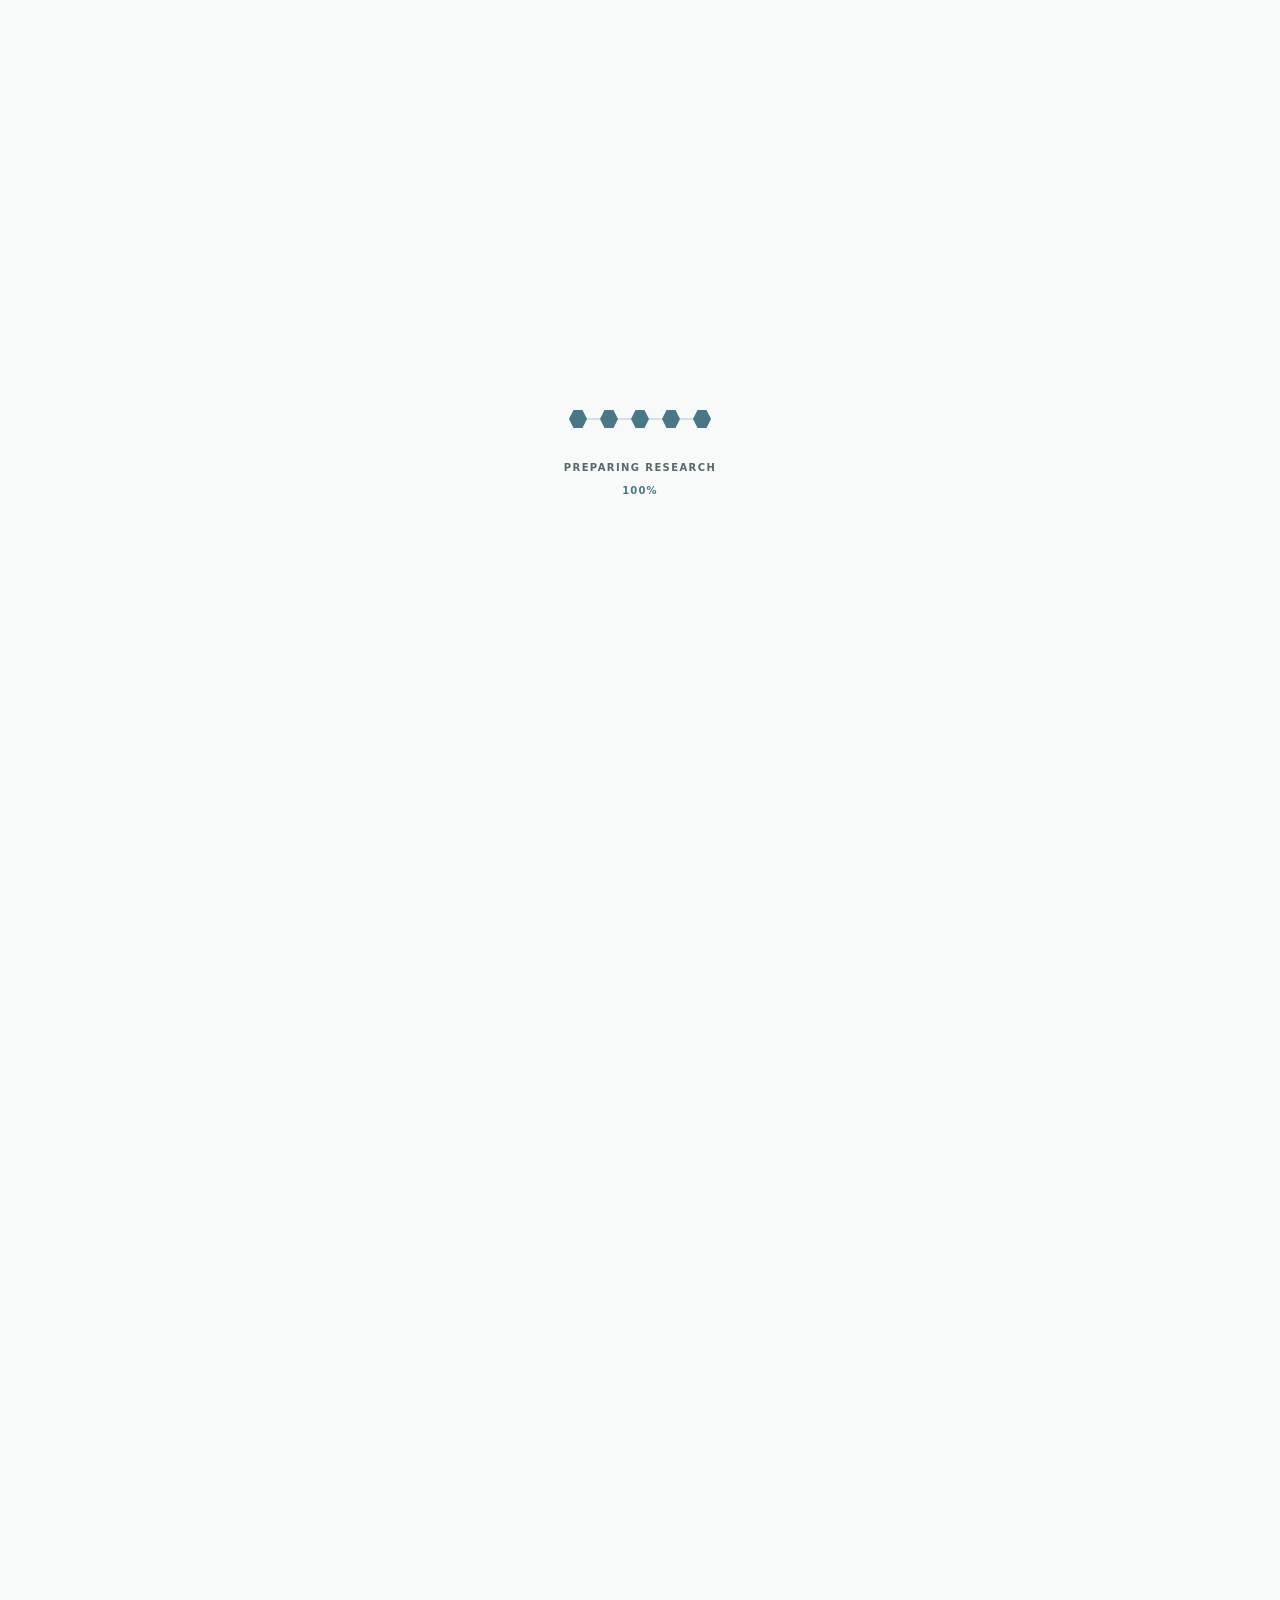
==== publications/index.html @ a42d6de7 "Publish site from private source 9083933164bb8e1d9f9648f6104319726b76f07a" ====
<!doctype html><html lang="en"><head><meta charset="utf-8"><meta name="viewport" content="width=device-width,initial-scale=1"><title>Publications · Lior Skoury</title><meta name="description" content="Research in Digital Twin systems, manufacturing coordination, and data-driven modelling of physical processes."><meta name="robots" content="index,follow"><meta name="color-scheme" content="light"><meta name="theme-color" content="#f8faf9"><meta http-equiv="Content-Security-Policy" content="default-src 'self'; script-src 'self'; style-src 'self'; img-src 'self' data:; frame-src https://www.youtube-nocookie.com https://player.vimeo.com; media-src 'self' https:; connect-src 'self'; object-src 'none'; base-uri 'self'; form-action 'none'"><link rel="canonical" href="https://liorskoury-git.github.io/publications/"><meta property="og:title" content="Publications · Lior Skoury"><meta property="og:description" content="Research in Digital Twin systems, manufacturing coordination, and data-driven modelling of physical processes."><meta property="og:type" content="website"><link rel="icon" type="image/svg+xml" href="/assets/favicon.svg?v=650854b74d60"><script src="/assets/loader.js?v=dba7fbd43086"></script><link rel="stylesheet" href="/assets/loader.css?v=68f86a6a60f5"><link rel="stylesheet" href="/assets/styles.css?v=44f8c890c635"><link rel="stylesheet" href="/assets/editorial.css?v=6020f417c552"><link rel="stylesheet" href="/assets/thread-svg.css?v=e17646e899cc"><link rel="stylesheet" href="/assets/system-svg.css?v=73e3468af432"><link rel="stylesheet" href="/assets/actor-svg.css?v=8cb5feb9dd63"><link rel="stylesheet" href="/assets/service-svg.css?v=e2cc6b1955b9"><script type="module" src="/assets/app.js?v=ffec3cc37ef0"></script></head><body><div class="page-loader" role="status" aria-live="polite"><div class="page-loader-inner"><span class="page-loader-track" aria-hidden="true"><i></i><i></i><i></i><i></i><i></i></span><span class="page-loader-label">Preparing research</span></div></div>
  <a class="skip-link" href="#main">Skip to content</a><header class="site-header has-submenu is-expanded"><div class="header-bar"><div class="header-inner"><a class="brand" href="/" aria-label="Lior Skoury home"><span class="brand-name">Lior Skoury</span><span class="brand-divider" aria-hidden="true">|</span><span class="brand-descriptor">RESEARCH PORTFOLIO.</span></a><button class="home-submenu-toggle" type="button" aria-expanded="true" aria-controls="home-submenu" aria-label="Toggle page sections"></button><button class="menu-toggle" type="button" aria-expanded="false" aria-controls="main-nav">Menu <span aria-hidden="true">☰</span></button><nav id="main-nav" aria-label="Main navigation"><a href="/">Research</a><a href="/publications/" aria-current="page">Publications</a><a href="/satellite-projects/">Satellite Projects</a><a href="/assets/Vitae/Lior_Skoury_CV.docx" download="Lior_Skoury_CV.docx">Vitae</a><a class="nav-contact" href="/#contact">Get in touch <span aria-hidden="true">↗</span></a></nav></div></div><div class="subnav-region"><div class="home-submenu-shell"><nav class="home-submenu" aria-label="Publication sections"><a href="#papers">01_RESEARCH PAPERS</a><a href="#software-dataset">02_SOFTWARE AND DATASET</a></nav></div></div></header>
  <main id="main"><section id="papers" class="container section collection-header publication-page"><div class="publication-heading"><h1 class="eyebrow">Research papers</h1><span>23 publications</span></div><div class="publication-list publication-list--with-images"><article class="publication publication--visual"><a class="pub-image" href="https://doi.org/10.1088/1748-3190/ae91bf" target="_blank" rel="noopener noreferrer" aria-label="Open Modelling cocoon spinning: an agent-based computational approach"><img src="/assets/images/Publications/cards/cocoon.jpg" alt="Image for Modelling cocoon spinning: an agent-based computational approach" width="640" height="400" loading="lazy" decoding="async"></a><div class="pub-copy"><div class="pub-year">2026</div><h3><a class="pub-link" href="https://doi.org/10.1088/1748-3190/ae91bf" target="_blank" rel="noopener noreferrer">Modelling cocoon spinning: an agent-based computational approach <span aria-hidden="true">↗</span></a></h3><p class="authors">Lior Skoury; Nikolai Rosenthal; Thomas Wortmann; Achim Menges; Peter Fratzl; Michaela Eder; Karola Dierichs</p><p class="venue">Bioinspiration &amp; Biomimetics · Volume 21, Number 4</p><div class="publication-tags"><span class="publication-tag publication-tag--reviewed">Peer reviewed</span><span class="publication-tag publication-tag--first">First author</span></div></div></article><article class="publication publication--visual"><a class="pub-image" href="https://doi.org/10.1007/s41693-026-00190-4" target="_blank" rel="noopener noreferrer" aria-label="Open Constraint to capability: a multi-robot screw-press gluing micro-factory for scalable and efficient multi-story timber slab assembly"><img src="/assets/images/Publications/cards/microfactory.jpg" alt="Image for Constraint to capability: a multi-robot screw-press gluing micro-factory for scalable and efficient multi-story timber slab assembly" width="640" height="400" loading="lazy" decoding="async"></a><div class="pub-copy"><div class="pub-year">2026</div><h3><a class="pub-link" href="https://doi.org/10.1007/s41693-026-00190-4" target="_blank" rel="noopener noreferrer">Constraint to capability: a multi-robot screw-press gluing micro-factory for scalable and efficient multi-story timber slab assembly <span aria-hidden="true">↗</span></a></h3><p class="authors">Zhenxiang Huang; Tim Stark; Lior Skoury; Aaron Wagner; Simon Treml; Felix Amtsberg; Hans Jakob Wagner; Thomas Wortmann; Achim Menges</p><p class="venue">Construction Robotics · Volume 10, article 18</p><div class="publication-tags"><span class="publication-tag publication-tag--reviewed">Peer reviewed</span><span class="publication-tag publication-tag--control">Control and management</span></div></div></article><article class="publication publication--visual"><a class="pub-image" href="https://doi.org/10.1016/j.aei.2026.104728" target="_blank" rel="noopener noreferrer" aria-label="Open Digital Twin architecture for heterogeneous fabrication and construction in AEC"><img src="/assets/images/Publications/cards/architecture.jpg" alt="Image for Digital Twin architecture for heterogeneous fabrication and construction in AEC" width="640" height="400" loading="lazy" decoding="async"></a><div class="pub-copy"><div class="pub-year">2026</div><h3><a class="pub-link" href="https://doi.org/10.1016/j.aei.2026.104728" target="_blank" rel="noopener noreferrer">Digital Twin architecture for heterogeneous fabrication and construction in AEC <span aria-hidden="true">↗</span></a></h3><p class="authors">Lior Skoury; Achim Menges; Thomas Wortmann</p><p class="venue">Advanced Engineering Informatics · Volume 74, Part C, article 104728</p><div class="publication-tags"><span class="publication-tag publication-tag--reviewed">Peer reviewed</span><span class="publication-tag publication-tag--first">First author</span><span class="publication-tag publication-tag--foundation">Foundation</span><span class="publication-tag publication-tag--control">Control and management</span></div></div></article><article class="publication publication--visual"><a class="pub-image" href="https://doi.org/10.1109/ICRA57385.2026.11696913" target="_blank" rel="noopener noreferrer" aria-label="Open LASER: Level-Based Asynchronous Scheduling and Execution Regime for Spatiotemporally Constrained Multi-Robot Timber Manufacturing"><img src="/assets/images/Publications/cards/laser.jpg" alt="Image for LASER: Level-Based Asynchronous Scheduling and Execution Regime for Spatiotemporally Constrained Multi-Robot Timber Manufacturing" width="640" height="400" loading="lazy" decoding="async"></a><div class="pub-copy"><div class="pub-year">2026</div><h3><a class="pub-link" href="https://doi.org/10.1109/ICRA57385.2026.11696913" target="_blank" rel="noopener noreferrer">LASER: Level-Based Asynchronous Scheduling and Execution Regime for Spatiotemporally Constrained Multi-Robot Timber Manufacturing <span aria-hidden="true">↗</span></a></h3><p class="authors">Zhenxiang Huang; Lior Skoury; Tim Stark; Aaron Wagner; Hans Jakob Wagner; Thomas Wortmann; Achim Menges</p><p class="venue">IEEE International Conference on Robotics and Automation (ICRA) · pp. 7649–7656</p><span class="badge award">Co-authored award-winning paper · ICRA 2026 Best Student Paper Award</span><div class="publication-tags"><span class="publication-tag publication-tag--reviewed">Peer reviewed</span><span class="publication-tag publication-tag--control">Control and management</span></div></div></article><article class="publication publication--visual"><a class="pub-image" href="https://indin2026.ieee-ies.org/program/index.html" target="_blank" rel="noopener noreferrer" aria-label="Open AR Worker Guidance and Vision-Based Quality Control for Human-Robot Cooperation in Robotic Prefabrication for Timber Construction"><img src="/assets/images/Publications/cards/ar-worker-guidance.jpg" alt="Image for AR Worker Guidance and Vision-Based Quality Control for Human-Robot Cooperation in Robotic Prefabrication for Timber Construction" width="640" height="400" loading="lazy" decoding="async"></a><div class="pub-copy"><div class="pub-year">2026</div><h3><a class="pub-link" href="https://indin2026.ieee-ies.org/program/index.html" target="_blank" rel="noopener noreferrer">AR Worker Guidance and Vision-Based Quality Control for Human-Robot Cooperation in Robotic Prefabrication for Timber Construction <span aria-hidden="true">↗</span></a></h3><p class="authors">Matthias Marquart; Siddieq Mansour; Samed Ajdinović; Alexander Verl; Edgar Schefer; Lasath Siriwardena; Nicolas Pousa; Lior Skoury; Thomas Wortmann; Achim Menges</p><p class="venue">IEEE International Conference on Industrial Informatics (INDIN 2026)</p><div class="publication-tags"><span class="publication-tag publication-tag--reviewed">Peer reviewed</span><span class="publication-tag publication-tag--foundation">Foundation</span><span class="publication-tag publication-tag--control">Control and management</span><span class="publication-tag publication-tag--data-ai">Data-informed AI</span></div></div></article><article class="publication publication--visual"><a class="pub-image" href="https://doi.org/10.1016/j.autcon.2025.106706" target="_blank" rel="noopener noreferrer" aria-label="Open Data-informed Digital Twin for large-scale 3D printing in construction"><img src="/assets/images/Publications/cards/printing.jpg" alt="Image for Data-informed Digital Twin for large-scale 3D printing in construction" width="640" height="400" loading="lazy" decoding="async"></a><div class="pub-copy"><div class="pub-year">2026</div><h3><a class="pub-link" href="https://doi.org/10.1016/j.autcon.2025.106706" target="_blank" rel="noopener noreferrer">Data-informed Digital Twin for large-scale 3D printing in construction <span aria-hidden="true">↗</span></a></h3><p class="authors">Lior Skoury; Ofer Asaf; Aaron Sprecher; Achim Menges; Thomas Wortmann</p><p class="venue">Automation in Construction · Volume 182, article 106706</p><div class="publication-tags"><span class="publication-tag publication-tag--reviewed">Peer reviewed</span><span class="publication-tag publication-tag--first">First author</span><span class="publication-tag publication-tag--foundation">Foundation</span><span class="publication-tag publication-tag--control">Control and management</span><span class="publication-tag publication-tag--data-ai">Data-informed AI</span></div></div></article><article class="publication publication--visual"><a class="pub-image" href="https://doi.org/10.1016/j.aei.2025.103475" target="_blank" rel="noopener noreferrer" aria-label="Open An implementation and evaluation of large-scale multi-user human–robot collaboration with head-mounted augmented reality"><img src="/assets/images/Publications/cards/hrc.jpg" alt="Image for An implementation and evaluation of large-scale multi-user human–robot collaboration with head-mounted augmented reality" width="640" height="400" loading="lazy" decoding="async"></a><div class="pub-copy"><div class="pub-year">2025</div><h3><a class="pub-link" href="https://doi.org/10.1016/j.aei.2025.103475" target="_blank" rel="noopener noreferrer">An implementation and evaluation of large-scale multi-user human–robot collaboration with head-mounted augmented reality <span aria-hidden="true">↗</span></a></h3><p class="authors">Xiliu Yang; Felix Amtsberg; Benjamin Kaiser; Lior Skoury; Tim Stark; Simon Treml; Nils Opgenorth; Aimée Sousa Calepso; Michael Sedlmair; Thomas Wortmann; Alexander Verl; Achim Menges</p><p class="venue">Advanced Engineering Informatics · Volume 67, article 103475</p><span class="badge award">Co-authored award-winning paper · IntCDC Best Publication Award 2025</span><div class="publication-tags"><span class="publication-tag publication-tag--reviewed">Peer reviewed</span><span class="publication-tag publication-tag--control">Control and management</span></div></div></article><article class="publication publication--visual"><a class="pub-image" href="https://doi.org/10.52842/conf.ecaade.2025.2.127" target="_blank" rel="noopener noreferrer" aria-label="Open From Passive to Active Matter: A novel robot-material system for parallel construction"><img src="/assets/images/Publications/cards/active-matter.jpg" alt="Image for From Passive to Active Matter: A novel robot-material system for parallel construction" width="640" height="400" loading="lazy" decoding="async"></a><div class="pub-copy"><div class="pub-year">2025</div><h3><a class="pub-link" href="https://doi.org/10.52842/conf.ecaade.2025.2.127" target="_blank" rel="noopener noreferrer">From Passive to Active Matter: A novel robot-material system for parallel construction <span aria-hidden="true">↗</span></a></h3><p class="authors">Xin Sun; Chia-Yen Wu; Philipp Kragl; Lior Skoury; Samuel Leder; Thomas Wortmann; Achim Menges</p><p class="venue">Education and research in Computer Aided Architectural Design in Europe (eCAADe 2025)</p><div class="publication-tags"><span class="publication-tag publication-tag--reviewed">Peer reviewed</span></div></div></article><article class="publication publication--visual"><a class="pub-image" href="https://doi.org/10.52842/conf.acadia.2024.2.253" target="_blank" rel="noopener noreferrer" aria-label="Open Controlled Anisotropy"><img src="/assets/images/Publications/cards/anisotropy.jpg" alt="Image for Controlled Anisotropy" width="640" height="400" loading="lazy" decoding="async"></a><div class="pub-copy"><div class="pub-year">2024</div><h3><a class="pub-link" href="https://doi.org/10.52842/conf.acadia.2024.2.253" target="_blank" rel="noopener noreferrer">Controlled Anisotropy <span aria-hidden="true">↗</span></a></h3><p class="authors">Tzu-Ying Chen; Simon Treml; Lior Skoury; Jorge A. Christie Remy-Maillet; Hans Jakob Wagner; Achim Menges; Jan Knippers</p><p class="venue">Association for Computer Aided Design in Architecture (ACADIA 2024)</p><div class="publication-tags"><span class="publication-tag publication-tag--reviewed">Peer reviewed</span></div></div></article><article class="publication publication--visual"><a class="pub-image" href="https://doi.org/10.1145/3652620.3688255" target="_blank" rel="noopener noreferrer" aria-label="Open Digital twin architecture for the AEC Industry: A case study in collective robotic construction"><img src="/assets/images/Publications/cards/collective.jpg" alt="Image for Digital twin architecture for the AEC Industry: A case study in collective robotic construction" width="640" height="400" loading="lazy" decoding="async"></a><div class="pub-copy"><div class="pub-year">2024</div><h3><a class="pub-link" href="https://doi.org/10.1145/3652620.3688255" target="_blank" rel="noopener noreferrer">Digital twin architecture for the AEC Industry: A case study in collective robotic construction <span aria-hidden="true">↗</span></a></h3><p class="authors">Lior Skoury; Samuel Leder; Achim Menges; Thomas Wortmann</p><p class="venue">ACM/IEEE MODELS Companion ’24 · pp. 413–418</p><div class="publication-tags"><span class="publication-tag publication-tag--reviewed">Peer reviewed</span><span class="publication-tag publication-tag--first">First author</span><span class="publication-tag publication-tag--foundation">Foundation</span><span class="publication-tag publication-tag--control">Control and management</span></div></div></article><article class="publication publication--visual"><a class="pub-image" href="https://doi.org/10.1007/978-3-031-68275-9_41" target="_blank" rel="noopener noreferrer" aria-label="Open Prediction Models for Co-Design in Industry 4.0"><img src="/assets/images/Publications/cards/prediction.jpg" alt="Image for Prediction Models for Co-Design in Industry 4.0" width="640" height="400" loading="lazy" decoding="async"></a><div class="pub-copy"><div class="pub-year">2024</div><h3><a class="pub-link" href="https://doi.org/10.1007/978-3-031-68275-9_41" target="_blank" rel="noopener noreferrer">Prediction Models for Co-Design in Industry 4.0 <span aria-hidden="true">↗</span></a></h3><p class="authors">Lior Skoury; Thomas Wortmann</p><p class="venue">Design Modelling Symposium · Scalable Disruptors (DMS 2024)</p><div class="publication-tags"><span class="publication-tag publication-tag--reviewed">Peer reviewed</span><span class="publication-tag publication-tag--first">First author</span><span class="publication-tag publication-tag--data-ai">Data-informed AI</span></div></div></article><article class="publication publication--visual"><a class="pub-image" href="https://doi.org/10.1007/978-3-031-68323-7_21" target="_blank" rel="noopener noreferrer" aria-label="Open Putting Co-Design-Supporting Data Lakes to the Test: An Evaluation on AEC Case Studies"><img src="/assets/images/Publications/cards/data-lakes.jpg" alt="Image for Putting Co-Design-Supporting Data Lakes to the Test: An Evaluation on AEC Case Studies" width="640" height="400" loading="lazy" decoding="async"></a><div class="pub-copy"><div class="pub-year">2024</div><h3><a class="pub-link" href="https://doi.org/10.1007/978-3-031-68323-7_21" target="_blank" rel="noopener noreferrer">Putting Co-Design-Supporting Data Lakes to the Test: An Evaluation on AEC Case Studies <span aria-hidden="true">↗</span></a></h3><p class="authors">Melanie Herschel; Andreas Gienger; Anja Patricia Regina Lauer; Charlotte Stein; Lior Skoury; Nico Lässig; Carsten Ellwein; Alexander Verl; Thomas Wortmann; Cristina Tarin Sauer</p><p class="venue">The 26th International Conference on Big Data Analytics and Knowledge Discovery (DAWAK 2024)</p><div class="publication-tags"><span class="publication-tag publication-tag--reviewed">Peer reviewed</span><span class="publication-tag publication-tag--foundation">Foundation</span><span class="publication-tag publication-tag--control">Control and management</span></div></div></article><article class="publication publication--visual"><a class="pub-image" href="https://doi.org/10.2307/jj.11374766.7" target="_blank" rel="noopener noreferrer" aria-label="Open Multi-Scalar Computational Fabrication and Construction of Bio-Based Building Envelopes: The Livmats Biomimetic Shell"><img src="/assets/images/Publications/cards/shell-envelope.jpg" alt="Image for Multi-Scalar Computational Fabrication and Construction of Bio-Based Building Envelopes: The Livmats Biomimetic Shell" width="640" height="400" loading="lazy" decoding="async"></a><div class="pub-copy"><div class="pub-year">2024</div><h3><a class="pub-link" href="https://doi.org/10.2307/jj.11374766.7" target="_blank" rel="noopener noreferrer">Multi-Scalar Computational Fabrication and Construction of Bio-Based Building Envelopes: The Livmats Biomimetic Shell <span aria-hidden="true">↗</span></a></h3><p class="authors">Nils Opgenorth; Tiffany Cheng; Anja Patricia Regina Lauer; Lior Skoury; Ekin Sila Sahin; Tim Stark; Yasaman Tahouni; Simon Treml; Monika Göbel; Laura Kiesewetter; Christoph Schlopschnat; Max Benjamin Zorn; Xiliu Yang; Felix Amtsberg; Hans Jakob Wagner; Dylan Wood; Oliver Sawodny; Thomas Wortmann; Achim Menges</p><p class="venue">Fabricate 2024: Creating Resourceful Futures</p><div class="publication-tags"><span class="publication-tag publication-tag--reviewed">Peer reviewed</span><span class="publication-tag publication-tag--control">Control and management</span></div></div></article><article class="publication publication--visual"><a class="pub-image" href="https://doi.org/10.1016/j.autcon.2023.105229" target="_blank" rel="noopener noreferrer" aria-label="Open Towards data-informed co-design in digital fabrication"><img src="/assets/images/Publications/cards/codesign.jpg" alt="Image for Towards data-informed co-design in digital fabrication" width="640" height="400" loading="lazy" decoding="async"></a><div class="pub-copy"><div class="pub-year">2024</div><h3><a class="pub-link" href="https://doi.org/10.1016/j.autcon.2023.105229" target="_blank" rel="noopener noreferrer">Towards data-informed co-design in digital fabrication <span aria-hidden="true">↗</span></a></h3><p class="authors">Lior Skoury; Simon Treml; Nils Opgenorth; Felix Amtsberg; Hans Jakob Wagner; Achim Menges; Thomas Wortmann</p><p class="venue">Automation in Construction · Volume 158, article 105229</p><div class="publication-tags"><span class="publication-tag publication-tag--reviewed">Peer reviewed</span><span class="publication-tag publication-tag--first">First author</span><span class="publication-tag publication-tag--foundation">Foundation</span><span class="publication-tag publication-tag--control">Control and management</span><span class="publication-tag publication-tag--data-ai">Data-informed AI</span></div></div></article><article class="publication publication--visual"><a class="pub-image" href="https://doi.org/10.1002/bate.202300070" target="_blank" rel="noopener noreferrer" aria-label="Open Multi‐Akteur‐Fabrikation im Bauwesen: Co‐Design‐Methoden für eine anpassungsfähigere Vorfabrikation"><img src="/assets/images/Publications/cards/multi-akteur.jpg" alt="Image for Multi‐Akteur‐Fabrikation im Bauwesen: Co‐Design‐Methoden für eine anpassungsfähigere Vorfabrikation" width="640" height="400" loading="lazy" decoding="async"></a><div class="pub-copy"><div class="pub-year">2023</div><h3><a class="pub-link" href="https://doi.org/10.1002/bate.202300070" target="_blank" rel="noopener noreferrer">Multi‐Akteur‐Fabrikation im Bauwesen: Co‐Design‐Methoden für eine anpassungsfähigere Vorfabrikation <span aria-hidden="true">↗</span></a></h3><p class="authors">Felix Amtsberg; Xiliu Yang; Lior Skoury; Gili Ron; Benjamin Kaiser; Aimée Sousa Calepso; Michael Sedlmair; Alexander Verl; Thomas Wortmann; Achim Menges</p><p class="venue">Bautechnik · Volume 100, Issue 10</p><div class="publication-tags"><span class="publication-tag publication-tag--reviewed">Peer reviewed</span><span class="publication-tag publication-tag--control">Control and management</span></div></div></article><article class="publication publication--visual"><a class="pub-image" href="https://doi.org/10.1515/9783111162683-019" target="_blank" rel="noopener noreferrer" aria-label="Open Artificial Intelligence Automated Task Planning for Fabrication"><img src="/assets/images/Publications/cards/ai-task-planning.jpg" alt="Image for Artificial Intelligence Automated Task Planning for Fabrication" width="640" height="400" loading="lazy" decoding="async"></a><div class="pub-copy"><div class="pub-year">2023</div><h3><a class="pub-link" href="https://doi.org/10.1515/9783111162683-019" target="_blank" rel="noopener noreferrer">Artificial Intelligence Automated Task Planning for Fabrication <span aria-hidden="true">↗</span></a></h3><p class="authors">Shermin Sherkat; Lior Skoury; Andreas Wortmann; Thomas Wortmann</p><p class="venue">Advances in Architectural Geometry (AAG 2023)</p><div class="publication-tags"><span class="publication-tag publication-tag--reviewed">Peer reviewed</span><span class="publication-tag publication-tag--data-ai">Data-informed AI</span></div></div></article><article class="publication publication--visual"><a class="pub-image" href="https://doi.org/10.52842/conf.ecaade.2023.1.417" target="_blank" rel="noopener noreferrer" aria-label="Open Multi-Actor Fabrication for Digital Timber Construction"><img src="/assets/images/Publications/cards/multi-actor.jpg" alt="Image for Multi-Actor Fabrication for Digital Timber Construction" width="640" height="400" loading="lazy" decoding="async"></a><div class="pub-copy"><div class="pub-year">2023</div><h3><a class="pub-link" href="https://doi.org/10.52842/conf.ecaade.2023.1.417" target="_blank" rel="noopener noreferrer">Multi-Actor Fabrication for Digital Timber Construction <span aria-hidden="true">↗</span></a></h3><p class="authors">Felix Amtsberg; Xiliu Yang; Lior Skoury; Aimée Sousa Calepso; Michael Sedlmair; Thomas Wortmann; Achim Menges</p><p class="venue">Education and research in Computer Aided Architectural Design in Europe (eCAADe 2023)</p><div class="publication-tags"><span class="publication-tag publication-tag--reviewed">Peer reviewed</span><span class="publication-tag publication-tag--control">Control and management</span></div></div></article><article class="publication publication--visual"><a class="pub-image" href="https://doi.org/10.1177/14780771221135003" target="_blank" rel="noopener noreferrer" aria-label="Open Arrangement of reinforcement in variable density timber slab systems for multi-story construction"><img src="/assets/images/Publications/cards/reinforcement.jpg" alt="Image for Arrangement of reinforcement in variable density timber slab systems for multi-story construction" width="640" height="400" loading="lazy" decoding="async"></a><div class="pub-copy"><div class="pub-year">2022</div><h3><a class="pub-link" href="https://doi.org/10.1177/14780771221135003" target="_blank" rel="noopener noreferrer">Arrangement of reinforcement in variable density timber slab systems for multi-story construction <span aria-hidden="true">↗</span></a></h3><p class="authors">Luis Orozco; Anna Krtschil; Lior Skoury; Jan Knippers; Achim Menges</p><p class="venue">International Journal of Architectural Computing · Volume 20, Issue 4</p><div class="publication-tags"><span class="publication-tag publication-tag--reviewed">Peer reviewed</span></div></div></article><article class="publication publication--visual"><a class="pub-image" href="https://doi.org/10.1007/978-3-031-13249-0_47" target="_blank" rel="noopener noreferrer" aria-label="Open A Framework for Managing Data in Multi-actor Fabrication Processes"><img src="/assets/images/Publications/cards/data-framework.jpg" alt="Image for A Framework for Managing Data in Multi-actor Fabrication Processes" width="640" height="400" loading="lazy" decoding="async"></a><div class="pub-copy"><div class="pub-year">2022</div><h3><a class="pub-link" href="https://doi.org/10.1007/978-3-031-13249-0_47" target="_blank" rel="noopener noreferrer">A Framework for Managing Data in Multi-actor Fabrication Processes <span aria-hidden="true">↗</span></a></h3><p class="authors">Lior Skoury; Felix Amtsberg; Xiliu Yang; Hans Jakob Wagner; Achim Menges; Thomas Wortmann</p><p class="venue">Design Modelling Symposium · Towards Radical Regeneration (DMS 2022)</p><div class="publication-tags"><span class="publication-tag publication-tag--reviewed">Peer reviewed</span><span class="publication-tag publication-tag--first">First author</span><span class="publication-tag publication-tag--foundation">Foundation</span><span class="publication-tag publication-tag--control">Control and management</span></div></div></article><article class="publication publication--visual"><a class="pub-image" href="https://doi.org/10.52842/conf.caadria.2022.2.141" target="_blank" rel="noopener noreferrer" aria-label="Open VIZOR: Facilitating Cyber-physical Workflows in Prefabrication through Augmented Reality"><img src="/assets/images/Publications/cards/vizor.jpg" alt="Image for VIZOR: Facilitating Cyber-physical Workflows in Prefabrication through Augmented Reality" width="640" height="400" loading="lazy" decoding="async"></a><div class="pub-copy"><div class="pub-year">2022</div><h3><a class="pub-link" href="https://doi.org/10.52842/conf.caadria.2022.2.141" target="_blank" rel="noopener noreferrer">VIZOR: Facilitating Cyber-physical Workflows in Prefabrication through Augmented Reality <span aria-hidden="true">↗</span></a></h3><p class="authors">Xiliu Yang; Felix Amtsberg; Lior Skoury; Hans Jakob Wagner; Achim Menges</p><p class="venue">Association for Computer-Aided Architectural Design Research in Asia - post carbon - (CAADRIA 2022)</p><div class="publication-tags"><span class="publication-tag publication-tag--reviewed">Peer reviewed</span><span class="publication-tag publication-tag--control">Control and management</span></div></div></article><article class="publication publication--visual"><a class="pub-image" href="https://doi.org/10.22260/isarc2021/0006" target="_blank" rel="noopener noreferrer" aria-label="Open iHRC: An AR-Based Interface for Intuitive, Interactive and Coordinated Task Sharing Between Humans and Robots in Building Construction"><img src="/assets/images/Publications/cards/ihrc.jpg" alt="Image for iHRC: An AR-Based Interface for Intuitive, Interactive and Coordinated Task Sharing Between Humans and Robots in Building Construction" width="640" height="400" loading="lazy" decoding="async"></a><div class="pub-copy"><div class="pub-year">2021</div><h3><a class="pub-link" href="https://doi.org/10.22260/isarc2021/0006" target="_blank" rel="noopener noreferrer">iHRC: An AR-Based Interface for Intuitive, Interactive and Coordinated Task Sharing Between Humans and Robots in Building Construction <span aria-hidden="true">↗</span></a></h3><p class="authors">Felix Amtsberg; Xiliu Yang; Lior Skoury; Hans Jakob Wagner; Achim Menges</p><p class="venue">International Symposium on Automation and Robotics in Construction (ISARC 2021)</p><div class="publication-tags"><span class="publication-tag publication-tag--reviewed">Peer reviewed</span><span class="publication-tag publication-tag--control">Control and management</span></div></div></article><article class="publication publication--visual"><a class="pub-image" href="https://doi.org/10.52842/conf.ecaade.2021.1.303" target="_blank" rel="noopener noreferrer" aria-label="Open Design Methods for Variable Density, Multi-Directional Composite Timber Slab Systems for Multi-Storey Construction"><img src="/assets/images/Publications/cards/slab-design.jpg" alt="Image for Design Methods for Variable Density, Multi-Directional Composite Timber Slab Systems for Multi-Storey Construction" width="640" height="400" loading="lazy" decoding="async"></a><div class="pub-copy"><div class="pub-year">2021</div><h3><a class="pub-link" href="https://doi.org/10.52842/conf.ecaade.2021.1.303" target="_blank" rel="noopener noreferrer">Design Methods for Variable Density, Multi-Directional Composite Timber Slab Systems for Multi-Storey Construction <span aria-hidden="true">↗</span></a></h3><p class="authors">Luis Orozco; Anna Krtschil; Hans Jakob Wagner; Simon Bechert; Felix Amtsberg; Lior Skoury; Jan Knippers; Achim Menges</p><p class="venue">Education and research in Computer Aided Architectural Design in Europe (eCAADe 2021)</p><div class="publication-tags"><span class="publication-tag publication-tag--reviewed">Peer reviewed</span></div></div></article><article class="publication publication--visual"><a class="pub-image" href="https://www.researchgate.net/publication/352248604_Bending_Active_Plates_with_Tensile_Elements_A_Biomimetic_Approach_Inspired_by_the_Australian_Curly_Leaf_Spider_Phonognatha_graeffae" target="_blank" rel="noopener noreferrer" aria-label="Open Bending Active Plates with Tensile Elements: A Biomimetic Approach Inspired by the Australian Curly Leaf Spider (Phonognatha graeffae)"><img src="/assets/images/Publications/cards/bending-plates.jpg" alt="Image for Bending Active Plates with Tensile Elements: A Biomimetic Approach Inspired by the Australian Curly Leaf Spider (Phonognatha graeffae)" width="640" height="400" loading="lazy" decoding="async"></a><div class="pub-copy"><div class="pub-year">2021</div><h3><a class="pub-link" href="https://www.researchgate.net/publication/352248604_Bending_Active_Plates_with_Tensile_Elements_A_Biomimetic_Approach_Inspired_by_the_Australian_Curly_Leaf_Spider_Phonognatha_graeffae" target="_blank" rel="noopener noreferrer">Bending Active Plates with Tensile Elements: A Biomimetic Approach Inspired by the Australian Curly Leaf Spider (Phonognatha graeffae) <span aria-hidden="true">↗</span></a></h3><p class="authors">Cody Tucker; Xiliu Yang; August Lehrecke; Lior Skoury; Manuela Aust; Friedrich Holtmann; Axel Körner; Oliver Betz</p><p class="venue">International Conference on Spatial Structures (IASS 2021)</p><div class="publication-tags"><span class="publication-tag publication-tag--reviewed">Peer reviewed</span></div></div></article></div></section><section id="software-dataset" class="container section publication-software"><div class="publication-heading"><h2 class="eyebrow">Software and dataset</h2><span>7 research outputs</span></div><div class="research-output-group"><h3>Datasets</h3><div class="publication-list publication-list--with-images"><article class="publication publication--visual research-output"><a class="pub-image" href="https://doi.org/10.17617/3.0auuuv" target="_blank" rel="noopener noreferrer" aria-label="Open Data sets of the article: Modelling cocoon spinning an agent-based computational approach on Edmond"><img src="/assets/previews/images/Software_DataSets/Data%20sets%20of%20the%20article%20Modelling%20cocoon%20spinning%20an%20agent-based%20computational%20approach.jpg.jpg" alt="Image for Data sets of the article: Modelling cocoon spinning an agent-based computational approach" width="640" height="400" loading="lazy" decoding="async"></a><div class="pub-copy"><div class="pub-year">2026</div><h4><a class="pub-link" href="https://doi.org/10.17617/3.0auuuv" target="_blank" rel="noopener noreferrer">Data sets of the article: Modelling cocoon spinning an agent-based computational approach <span aria-hidden="true">↗</span></a></h4><p class="authors">Nikolai Rosenthal; Lior Skoury</p><p class="venue">Edmond</p><p class="output-doi">DOI: <a href="https://doi.org/10.17617/3.0auuuv" target="_blank" rel="noopener noreferrer">10.17617/3.0auuuv</a></p></div></article><article class="publication publication--visual research-output"><a class="pub-image" href="https://doi.org/10.18419/DARUS-5612" target="_blank" rel="noopener noreferrer" aria-label="Open Digital Twin task logs for Collective Robotic Construction (CRC) — ROB|ARCH 2024 on DaRUS"><img src="/assets/previews/images/Software_DataSets/Digital%20Twin%20task%20logs%20for%20Collective%20Robotic%20Construction%20(CRC)%20%E2%80%94%20ROBARCH%202024.png.jpg" alt="Image for Digital Twin task logs for Collective Robotic Construction (CRC) — ROB|ARCH 2024" width="640" height="400" loading="lazy" decoding="async"></a><div class="pub-copy"><div class="pub-year">2026</div><h4><a class="pub-link" href="https://doi.org/10.18419/DARUS-5612" target="_blank" rel="noopener noreferrer">Digital Twin task logs for Collective Robotic Construction (CRC) — ROB|ARCH 2024 <span aria-hidden="true">↗</span></a></h4><p class="authors">Lior Skoury; Samuel Leder</p><p class="venue">DaRUS</p><p class="output-doi">DOI: <a href="https://doi.org/10.18419/DARUS-5612" target="_blank" rel="noopener noreferrer">10.18419/DARUS-5612</a></p></div></article><article class="publication publication--visual research-output"><a class="pub-image" href="https://doi.org/10.18419/DARUS-4817" target="_blank" rel="noopener noreferrer" aria-label="Open Digital-Twin Data for Large-Scale 3D Printing on DaRUS"><img src="/assets/previews/images/Software_DataSets/Digital-Twin%20Data%20for%20Large-Scale%203D%20Printing.jpg.jpg" alt="Image for Digital-Twin Data for Large-Scale 3D Printing" width="640" height="400" loading="lazy" decoding="async"></a><div class="pub-copy"><div class="pub-year">2025</div><h4><a class="pub-link" href="https://doi.org/10.18419/DARUS-4817" target="_blank" rel="noopener noreferrer">Digital-Twin Data for Large-Scale 3D Printing <span aria-hidden="true">↗</span></a></h4><p class="authors">Lior Skoury; Ofer Asaf; Aaron Sprecher; Achim Menges; Thomas Wortmann</p><p class="venue">DaRUS</p><p class="output-doi">DOI: <a href="https://doi.org/10.18419/DARUS-4817" target="_blank" rel="noopener noreferrer">10.18419/DARUS-4817</a></p></div></article><article class="publication publication--visual research-output"><a class="pub-image" href="https://doi.org/10.18419/DARUS-3648" target="_blank" rel="noopener noreferrer" aria-label="Open livMats Biomimetic Shell Fabrication Tasks on DaRUS"><img src="/assets/images/Software_DataSets/livMats%20Biomimetic%20Shell%20Fabrication%20Tasks.jpg" alt="Image for livMats Biomimetic Shell Fabrication Tasks" width="640" height="400" loading="lazy" decoding="async"></a><div class="pub-copy"><div class="pub-year">2024</div><h4><a class="pub-link" href="https://doi.org/10.18419/DARUS-3648" target="_blank" rel="noopener noreferrer">livMats Biomimetic Shell Fabrication Tasks <span aria-hidden="true">↗</span></a></h4><p class="authors">Lior Skoury; Thomas Wortmann</p><p class="venue">DaRUS</p><p class="output-doi">DOI: <a href="https://doi.org/10.18419/DARUS-3648" target="_blank" rel="noopener noreferrer">10.18419/DARUS-3648</a></p></div></article><article class="publication publication--visual research-output"><a class="pub-image" href="https://doi.org/10.18419/darus-4434" target="_blank" rel="noopener noreferrer" aria-label="Open Computational design and robotic fabrication for high environmental quality timber constructions: the livMatS Biomimetic Shell case study on DaRUS research dataset"><img src="/assets/images/Publications/cards/shell-case-study.jpg" alt="Image for Computational design and robotic fabrication for high environmental quality timber constructions: the livMatS Biomimetic Shell case study" width="640" height="400" loading="lazy" decoding="async"></a><div class="pub-copy"><div class="pub-year">2024</div><h4><a class="pub-link" href="https://doi.org/10.18419/darus-4434" target="_blank" rel="noopener noreferrer">Computational design and robotic fabrication for high environmental quality timber constructions: the livMatS Biomimetic Shell case study <span aria-hidden="true">↗</span></a></h4><p class="authors">Roberta Di Bari; Anja Patricia Regina Lauer; Christoph Schlopschnat; Simon Treml; Nils Opgenorth; Lior Skoury; Tim Stark; Simon Bechert; Monika Göbel; Hans Jakob Wagner; Dylan Wood; Philip Leistner; Jan Knippers; Achim Menges; Oliver Sawodny; Thomas Wortmann</p><p class="venue">DaRUS research dataset</p><p class="output-doi">DOI: <a href="https://doi.org/10.18419/darus-4434" target="_blank" rel="noopener noreferrer">10.18419/darus-4434</a></p></div></article></div></div><div class="research-output-group"><h3>Open software</h3><div class="publication-list publication-list--with-images"><article class="publication publication--visual research-output"><a class="pub-image" href="https://doi.org/10.18419/DARUS-5649" target="_blank" rel="noopener noreferrer" aria-label="Open Twico Control Engine on DaRUS"><img src="/assets/previews/images/Software_DataSets/Twico%20Control%20Engine.jpg.jpg" alt="Image for Twico Control Engine" width="640" height="400" loading="lazy" decoding="async"></a><div class="pub-copy"><div class="pub-year">2026</div><h4><a class="pub-link" href="https://doi.org/10.18419/DARUS-5649" target="_blank" rel="noopener noreferrer">Twico Control Engine <span aria-hidden="true">↗</span></a></h4><p class="authors">Lior Skoury; Thomas Wortmann</p><p class="venue">DaRUS</p><p class="output-doi">DOI: <a href="https://doi.org/10.18419/DARUS-5649" target="_blank" rel="noopener noreferrer">10.18419/DARUS-5649</a></p></div></article><article class="publication publication--visual research-output"><a class="pub-image" href="https://doi.org/10.18419/DARUS-4193" target="_blank" rel="noopener noreferrer" aria-label="Open Multi-protocol Messaging and Streaming Broker for Grasshopper (RabbitMQ_GH) on DaRUS"><img src="/assets/previews/images/Software_DataSets/Multi-protocol%20Messaging%20and%20Streaming%20Broker%20for%20Grasshopper%20(RabbitMQ_GH).jpg.jpg" alt="Image for Multi-protocol Messaging and Streaming Broker for Grasshopper (RabbitMQ_GH)" width="640" height="400" loading="lazy" decoding="async"></a><div class="pub-copy"><div class="pub-year">2024</div><h4><a class="pub-link" href="https://doi.org/10.18419/DARUS-4193" target="_blank" rel="noopener noreferrer">Multi-protocol Messaging and Streaming Broker for Grasshopper (RabbitMQ_GH) <span aria-hidden="true">↗</span></a></h4><p class="authors">Lior Skoury; Thomas Wortmann</p><p class="venue">DaRUS</p><p class="output-doi">DOI: <a href="https://doi.org/10.18419/DARUS-4193" target="_blank" rel="noopener noreferrer">10.18419/DARUS-4193</a></p></div></article></div></div></section></main>
  <footer id="contact" class="site-footer"><div class="container footer-top"><div><span class="eyebrow">Let’s connect</span><h2>Research in the physical world.</h2><a class="email-link" href="mailto:lior.skoury@gmail.com">lior.skoury@gmail.com <span aria-hidden="true">↗</span></a></div><div class="footer-profile"><strong>Lior Skoury</strong><div class="social-links"><a class="text-link" href="https://github.com/LiorSkoury-git" target="_blank" rel="noopener noreferrer">GitHub <span aria-hidden="true">↗</span></a><a class="text-link" href="https://scholar.google.com/citations?user=lT3iHM4AAAAJ&amp;hl=en" target="_blank" rel="noopener noreferrer">Google Scholar <span aria-hidden="true">↗</span></a><a class="text-link" href="https://www.linkedin.com/in/lior-skoury/" target="_blank" rel="noopener noreferrer">LinkedIn <span aria-hidden="true">↗</span></a></div></div></div><div class="container footer-bottom"><span>© 2026 Lior Skoury</span><span>Digital twins · Manufacturing · Physical AI</span></div></footer>
  <dialog id="image-dialog" class="image-dialog" aria-labelledby="image-dialog-title"><div class="dialog-head"><h2 id="image-dialog-title">Full-size image</h2><button type="button" class="dialog-close" aria-label="Close full-size image">Close ×</button></div><img id="image-dialog-image" alt=""></dialog>
  <dialog id="video-dialog" class="video-dialog" aria-labelledby="video-title"><div class="dialog-head"><h2 id="video-title">Research video</h2><button type="button" class="dialog-close" aria-label="Close video">Close ×</button></div><p class="video-notice">Loading an embedded player connects to its video provider. No video is loaded before you choose to open it.</p><div id="video-container"></div><a id="video-source" target="_blank" rel="noopener noreferrer">Watch on the original platform ↗</a></dialog>
  </body></html>
---- assets/loader.css ----
.page-loader { display: none }
html.is-loading body > :not(.page-loader) { visibility: hidden }
html.is-loading main *, html.is-loading main *::before, html.is-loading main *::after { animation-play-state: paused !important }
html.is-loading .page-loader, html.is-loaded .page-loader { position: fixed; inset: 0; z-index: 1000; display: grid; place-items: center; padding: 24px; background: #f8faf9; color: #474848 }
.page-loader-inner { display: flex; flex-direction: column; align-items: center; gap: 24px; text-align: center }
.page-loader-track { display: flex; align-items: center; gap: 13px; position: relative; padding: 8px 2px }
.page-loader-track::before { content: ''; position: absolute; top: 50%; right: 12px; left: 12px; height: 2px; background: #d5e2e3; transform: translateY(-50%) }
.page-loader-track i { position: relative; width: 18px; height: 18px; background: #497785; clip-path: polygon(25% 0,75% 0,100% 50%,75% 100%,25% 100%,0 50%); animation: loader-node 1.45s ease-in-out infinite }
.page-loader-track i:nth-child(2) { animation-delay: .16s }
.page-loader-track i:nth-child(3) { animation-delay: .32s }
.page-loader-track i:nth-child(4) { animation-delay: .48s }
.page-loader-track i:nth-child(5) { animation-delay: .64s }
.page-loader-label { color: #58686b; font: 650 10px/1.5 ui-sans-serif, system-ui, -apple-system, BlinkMacSystemFont, "Segoe UI", sans-serif; letter-spacing: .14em; text-transform: uppercase }
.page-loader-progress { margin-top: -16px; color: #497785; font: 650 10px/1.5 ui-sans-serif, system-ui, -apple-system, BlinkMacSystemFont, "Segoe UI", sans-serif; letter-spacing: .12em }
.page-loader-continue { margin-top: 4px; padding: 10px 15px; border: 1px solid #497785; border-radius: 7px; background: #497785; color: #fff; font: 650 12px/1.5 ui-sans-serif, system-ui, -apple-system, BlinkMacSystemFont, "Segoe UI", sans-serif; cursor: pointer }
.page-loader-continue:focus-visible { outline: 3px solid #c27e2a; outline-offset: 3px }
html.is-loaded .page-loader { opacity: 0; pointer-events: none; transition: opacity .35s ease }
@keyframes loader-node { 0%, 65%, 100% { background: #497785; transform: scale(.78) } 30% { background: #c27e2a; transform: scale(1.12) } }
@media (prefers-reduced-motion: reduce) { .page-loader-track i { animation: none; transform: none } .page-loader-track i:nth-child(3) { background: #c27e2a } html.is-loaded .page-loader { transition: none } }
@media print { .page-loader { display: none !important } html.is-loading body > :not(.page-loader) { visibility: visible } }
---- assets/styles.css ----
/* Base component styles. Current visual tokens and overrides live in editorial.css. */
:root{--paper:#f8faf9;--white:#fff;--ink:#474848;--muted:#58686b;--green:#497785;--green-deep:#474848;--lime:#dcebed;--line:#d5e2e3;--gold:#8b571c;--soft:#edf5f4;--font:Inter,ui-sans-serif,system-ui,-apple-system,BlinkMacSystemFont,"Segoe UI",sans-serif;--radius:4px;--container:1280px;--gutter:40px}
*{box-sizing:border-box}html{scroll-behavior:smooth;scroll-padding-top:108px}body{margin:0;background:var(--paper);color:var(--ink);font-family:var(--font);font-size:16px;line-height:1.65;-webkit-font-smoothing:antialiased}a{color:inherit;text-decoration:none}button,input{font:inherit}button,a,input,summary{touch-action:manipulation}button{cursor:pointer}a:focus-visible,button:focus-visible,input:focus-visible,summary:focus-visible{outline:3px solid #8b571c;outline-offset:5px}img,video{display:block;width:100%;max-width:100%}h1,h2,h3,p,figure{margin:0}h1,h2,h3{font-weight:500;line-height:1.12;letter-spacing:-.045em}h1{font-size:clamp(40px,5.2vw,70px)}h2{font-size:clamp(31px,3.5vw,48px)}h3{font-size:24px}p{color:var(--muted)}[hidden]{display:none!important}.container{width:min(var(--container),calc(100% - var(--gutter)*2));margin-inline:auto}.section{padding-block:104px;scroll-margin-top:80px}.eyebrow{font-size:11px;line-height:1.5;font-weight:650;text-transform:uppercase;letter-spacing:.13em;color:var(--green)}.status-dot{display:inline-block;background:#497785;width:7px;height:7px;border-radius:50%;margin-right:9px}.sr-only{position:absolute;width:1px;height:1px;padding:0;margin:-1px;overflow:hidden;clip:rect(0,0,0,0);white-space:nowrap;border:0}.skip-link{position:fixed;top:10px;left:10px;z-index:100;background:var(--white);padding:12px;transform:translateY(-150%)}.skip-link:focus{transform:translateY(0)}.site-header{position:sticky;top:0;z-index:20;border-bottom:1px solid var(--line);background:rgba(248,250,249,.97)}.header-inner{max-width:1440px;margin:auto;padding:18px var(--gutter);display:flex;align-items:center;justify-content:space-between;gap:24px}.brand{display:flex;align-items:center;gap:14px;flex-shrink:0;line-height:1.1}.brand-mark{font-size:37px;font-weight:650;letter-spacing:-.085em}.brand-mark span{color:#6d9c97}.brand strong{display:block;font-size:14px;font-weight:600;letter-spacing:-.02em}.brand small{display:block;font-size:10px;color:var(--muted);text-transform:uppercase;letter-spacing:.1em;margin-top:6px}#main-nav{display:flex;align-items:center;gap:25px;font-size:12px;font-weight:500}#main-nav a{padding:7px 0;white-space:nowrap}#main-nav a:hover,#main-nav a[aria-current]{color:var(--gold)}#main-nav .nav-contact{border:1px solid var(--line);padding:9px 15px}.menu-toggle{display:none;border:1px solid var(--line);background:none;padding:8px 12px;color:var(--ink)}.draft-strip{padding:8px var(--gutter);font-size:10px;font-weight:600;letter-spacing:.035em;display:flex;align-items:center;justify-content:center;gap:4px;border-bottom:1px solid var(--line);background:#edf5f4;color:var(--green)}.draft-strip span:not(.status-dot){font-weight:400}.draft-strip .status-dot{width:5px;height:5px;margin-right:4px}.hero{display:grid;grid-template-columns:1.15fr 1fr;gap:86px;align-items:center;padding-block:70px 62px}.hero .eyebrow{max-width:410px}.hero h1{margin-top:27px;max-width:700px;font-weight:500;line-height:1.04;letter-spacing:-.058em}.hero-intro{font-size:16px;line-height:1.8;max-width:515px;margin-top:26px}.hero-actions{display:flex;align-items:center;gap:27px;flex-wrap:wrap;margin-top:34px}.button{display:inline-flex;align-items:center;justify-content:space-between;gap:24px;background:var(--green);color:var(--white);font-size:12px;font-weight:550;padding:14px 19px;border:1px solid var(--green);border-radius:var(--radius);transition:background .2s}.button:hover{background:var(--green-deep)}.text-link{display:inline-flex;align-items:center;gap:12px;font-size:12px;font-weight:550;color:var(--green)}.text-link:hover{color:var(--gold)}.hero-profile{display:flex;flex-direction:column;font-size:11px;line-height:1.7;color:var(--muted);margin-top:38px}.hero-profile span:first-child{color:var(--ink);font-weight:500}.hero-media{position:relative}.hero-media .media-frame{aspect-ratio:1/1.05;max-height:520px;border-radius:var(--radius);overflow:hidden}.hero-media .media-frame img{height:100%;object-fit:cover;object-position:center 58%}.hero-media figcaption{font-size:10px;padding-top:11px}.hero-media .media-credit{font-size:9px}.image-index{position:absolute;top:15px;left:15px;background:rgba(248,250,249,.92);font-size:9px;color:var(--green);padding:7px 10px;border:1px solid rgba(255,255,255,.2);letter-spacing:.07em;text-transform:uppercase}.media-frame{background:var(--soft);position:relative;overflow:hidden;aspect-ratio:16/10}.media-frame img{height:100%;object-fit:cover}.media-figure figcaption{font-size:11px;padding-top:12px;color:var(--muted);line-height:1.5}.media-credit{margin-top:4px;color:var(--muted);font-size:10px}.media-credit summary{cursor:pointer}.media-credit p{margin-top:9px}.media-credit .text-link{margin-top:5px;font-size:10px}.media-placeholder{height:100%;min-height:220px;display:flex;align-items:center;justify-content:center;flex-direction:column;text-align:center;gap:11px;padding:32px;background:linear-gradient(120deg,#edf5f4,#edf5f4)}.media-placeholder strong{font-size:22px;font-weight:500;letter-spacing:-.04em}.media-placeholder>span:last-child{max-width:360px;font-size:12px;color:var(--muted);line-height:1.6}.placeholder-symbol{font-size:40px;line-height:1;color:#6d9c97}.narrative-index{border-top:1px solid var(--line);border-bottom:1px solid var(--line);display:grid;grid-template-columns:repeat(4,1fr)}.narrative-index a{padding:24px 16px;font-size:12px;line-height:1.5;border-right:1px solid var(--line)}.narrative-index a:first-child{padding-left:0}.narrative-index a:last-child{border-right:0}.narrative-index span{font-size:10px;color:#6d9c97;margin-right:14px}.narrative-index a:hover{color:var(--gold)}.section-heading{display:grid;grid-template-columns:1fr 1fr;gap:75px;align-items:end;margin-bottom:40px}.section-heading h2{margin-top:15px}.section-heading>p{max-width:505px;font-size:14px;line-height:1.9}.section-heading>.text-link{justify-self:end}.system-explorer{display:grid;grid-template-columns:1fr 1.08fr;min-height:540px;border:1px solid var(--line);border-radius:var(--radius);overflow:hidden}.system-tabs{padding:20px;background:var(--white)}.system-tabs button{border:0;border-bottom:1px solid var(--line);background:none;text-align:left;color:var(--ink);width:100%;display:flex;align-items:center;gap:18px;padding:19px 17px;line-height:1.4}.system-tabs button:last-child{border-bottom:0}.system-tabs button[aria-selected=true]{background:var(--soft);border-radius:var(--radius);border-bottom-color:transparent}.system-tabs button>span:nth-child(2){flex:1}.system-tabs strong{display:block;font-size:14px;font-weight:550}.system-tabs small{display:block;color:var(--muted);font-size:11px;margin-top:5px}.module-number{font-size:10px;color:#6d9c97}.system-panels{background:var(--green);color:var(--white);padding:42px;display:flex}.system-panels>section{width:100%}.system-panels .eyebrow{color:var(--lime)}.system-panels h3{font-size:33px;margin-top:27px}.system-panels p{color:#dcebed;font-size:14px;margin-top:17px;line-height:1.9}.system-glyph{display:grid;grid-template-columns:repeat(2,24px);grid-template-rows:repeat(2,24px);gap:6px;margin-top:32px}.system-glyph span{border:1px solid #6d9c97}.system-glyph span:first-child{background:#6d9c97}.system-glyph span:last-child{border-style:dashed}.draft-note{margin-top:23px;padding-top:20px;border-top:1px solid rgba(213,226,227,.3);font-size:13px;line-height:1.8;color:var(--muted)}.draft-note>span{font-size:10px;font-weight:550;letter-spacing:.06em;text-transform:uppercase;color:#dcebed}.draft-note p{font-size:12px;margin-top:7px}.light-link{display:inline-flex;gap:15px;font-size:11px;color:var(--white);margin-top:23px}.editing-note{font-size:11px;margin-top:16px;font-style:italic}.capability-band{background:var(--green-deep);padding-block:90px;color:var(--white)}.capability-layout{display:grid;grid-template-columns:1fr 1fr;gap:85px;align-items:center}.capability-band .eyebrow{color:#dcebed}.capability-band h2{margin-top:19px}.capability-band p{color:#dcebed;max-width:470px;font-size:14px;line-height:1.9;margin-top:24px}.capability-topics{display:flex;flex-wrap:wrap;gap:8px;margin-top:26px;max-width:450px}.capability-topics span{padding:7px 10px;border:1px solid #497785;border-radius:2px;font-size:10px;color:#dcebed}.button-light{margin-top:32px;background:var(--lime);color:var(--green-deep);border-color:var(--lime)}.button-light:hover{background:#dcebed}.capability-media .media-frame{aspect-ratio:1.5}.capability-media figcaption,.capability-media .media-credit{color:#dcebed}.capability-media .media-credit p{font-size:11px}.capability-media .text-link{color:var(--lime)}.capability-band .context-note{font-size:10px;line-height:1.7;margin-top:11px}.physical-grid{display:grid;grid-template-columns:1fr 1fr;gap:34px}.feature-project .media-frame{aspect-ratio:1.55}.feature-project:first-child .media-frame{background:var(--white)}.feature-project:first-child .media-frame img{object-fit:contain;padding:20px}.feature-project .eyebrow{display:block;margin-top:23px}.feature-project h3{font-size:26px;line-height:1.25;margin-top:11px}.feature-project p{font-size:13px;margin-top:10px;max-width:475px}.feature-project:hover h3{color:var(--gold)}.data-bridge{border-top:1px solid var(--line);border-bottom:1px solid var(--line);padding-block:24px;margin-top:45px;display:flex;align-items:center;gap:35px}.data-bridge p{color:var(--green);font-size:13px}.data-bridge p span{color:#6d9c97;margin-inline:12px}.research-controls{border-bottom:1px solid var(--line);padding-bottom:23px;margin-bottom:31px;display:grid;grid-template-columns:1fr 260px;gap:16px;align-items:center}.filter-buttons{display:flex;gap:7px;flex-wrap:wrap}.filter-buttons button{font-size:11px;border:1px solid var(--line);padding:8px 13px;border-radius:40px;background:none;color:var(--green)}.filter-buttons button[aria-pressed=true]{background:var(--green);color:white;border-color:var(--green)}.search-label input{width:100%;background:none;border:0;border-bottom:1px solid var(--line);padding:9px 4px;color:var(--ink);font-size:12px;border-radius:0}.research-count{grid-column:1/-1;font-size:10px}.research-grid{display:grid;grid-template-columns:repeat(3,1fr);gap:45px 28px}.research-card{min-width:0}.card-image{display:block;overflow:hidden;border-radius:var(--radius)}.card-image .media-frame{aspect-ratio:1.6}.card-image img{transition:transform .3s}.card-image:hover img{transform:scale(1.025)}.card-image .media-placeholder{min-height:0;padding:18px}.card-image .media-placeholder strong{font-size:17px}.card-image .media-placeholder>span:last-child{display:none}.card-image .placeholder-symbol{font-size:28px}.card-image .eyebrow{font-size:8px}.card-meta{display:flex;justify-content:space-between;align-items:center;gap:6px;font-size:10px;text-transform:uppercase;letter-spacing:.07em;color:var(--green);margin-top:19px}.badge{display:inline-block;border:1px solid var(--line);border-radius:3px;padding:4px 7px;font-size:9px;line-height:1.4;letter-spacing:.015em;color:var(--green);background:var(--soft)}.badge.ongoing{color:#497785;background:#faf2e7;border-color:#faf2e7;font-size:8px;white-space:nowrap}.badge.draft{background:#faf2e7;color:#497785;border-color:#faf2e7}.badge.award{background:#dcebed;color:#497785;margin-top:9px;border-color:#dcebed}.research-card h3{font-size:23px;line-height:1.25;margin-top:13px;letter-spacing:-.035em}.research-card h3 a:hover{color:var(--gold)}.research-card h3 span{font-size:17px}.research-card>p{font-size:12px;line-height:1.8;margin-top:12px}.card-bottom{display:flex;justify-content:space-between;margin-top:17px;padding-top:13px;border-top:1px solid var(--line);font-size:9px;color:var(--muted)}.empty-state{border:1px dashed var(--line);padding:35px;text-align:center;font-size:13px}.demo-grid{display:grid;grid-template-columns:1fr 1fr;gap:35px}.demo-card .media-frame{aspect-ratio:1.6}.demo-card>div{padding-top:24px}.demo-card h3{font-size:28px;line-height:1.2;margin-top:12px}.demo-card p{font-size:13px;margin-top:12px;max-width:470px}.demo-card .text-link{margin-top:20px}.artifacts-section{background:var(--soft)}.artifact-list article{display:grid;grid-template-columns:110px 1fr auto;gap:32px;align-items:start;padding:27px 0;border-top:1px solid #dcebed}.artifact-list article:last-child{border-bottom:1px solid #dcebed}.artifact-kind{font-size:10px;color:var(--green);padding-top:5px}.artifact-list h3{font-size:20px;letter-spacing:-.025em;line-height:1.4}.artifact-list p{font-size:12px;margin-top:7px}.artifact-list .text-link{padding-top:5px}.publication{display:grid;grid-template-columns:65px 1fr;gap:22px;padding:26px 0;border-top:1px solid var(--line)}.publication:last-child{border-bottom:1px solid var(--line)}.pub-year{font-size:11px;color:var(--gold);padding-top:4px}.publication h3{font-size:18px;letter-spacing:-.022em;line-height:1.5}.pub-link:hover{color:var(--gold)}.publication .authors{font-size:11px;margin-top:9px;line-height:1.9}.publication .venue{font-size:11px;color:var(--green);margin-top:5px}.site-footer{background:#edf5f4;padding:68px 0 24px;border-top:1px solid var(--line)}.footer-top{display:grid;grid-template-columns:1.2fr 1fr;gap:70px}.footer-top h2{font-size:34px;max-width:480px;margin-top:15px}.email-link{display:inline-flex;gap:22px;margin-top:20px;font-size:17px;letter-spacing:-.015em}.footer-profile{justify-self:end;max-width:410px}.footer-profile strong{font-size:16px;font-weight:550}.footer-profile p{font-size:12px;margin-top:13px}.social-links{display:flex;gap:25px;flex-wrap:wrap;margin-top:22px}.social-links .text-link{font-size:11px}.footer-bottom{display:flex;gap:25px;justify-content:space-between;padding-top:30px;margin-top:46px;border-top:1px solid #dcebed;font-size:10px;color:var(--muted)}.collection-header{padding-top:76px}.collection-header h1{margin-top:21px;max-width:1000px}.page-lead{font-size:17px;line-height:1.8;max-width:780px;margin-top:25px;margin-bottom:40px}.collection-header .research-controls{margin-top:50px}.project-header{padding-block:48px 38px}.back-link{font-size:11px;color:var(--green)}.project-header .eyebrow{margin-top:37px}.project-header h1{max-width:1000px;margin-top:18px;font-size:clamp(36px,4.5vw,61px)}.project-header .page-lead{margin-bottom:20px}.project-badges{display:flex;gap:9px;flex-wrap:wrap}.project-layout{display:grid;grid-template-columns:220px 1fr;gap:80px;padding-bottom:100px}.project-contents{align-self:start;position:sticky;top:120px;padding-top:25px}.project-contents nav{display:flex;flex-direction:column;gap:14px;margin-top:24px;font-size:12px;max-width:175px}.project-contents a:hover{color:var(--gold)}.project-body{max-width:890px}.project-body>.media-figure .media-frame{aspect-ratio:1.8}.project-body>.media-figure{margin-bottom:38px}.project-section{padding:37px 0;border-top:1px solid var(--line);scroll-margin-top:120px}.project-section h2{font-size:30px}.project-section>p{font-size:15px;line-height:1.95;margin-top:20px;max-width:780px}.project-section-heading{display:flex;justify-content:space-between;gap:20px;align-items:center}.inline-placeholder{padding:28px;border:1px dashed #dcebed;background:var(--soft);margin-top:23px}.inline-placeholder p{font-size:13px;margin-top:10px}.project-section .publication h3{font-size:16px}.project-section .publication{grid-template-columns:45px 1fr;gap:15px}.project-section .publication:first-of-type{margin-top:25px}.related-row{display:flex;justify-content:space-between;gap:20px;padding:20px 0;border-bottom:1px solid var(--line);font-size:15px;color:var(--green)}.demonstrator-body{max-width:1000px;padding-bottom:90px}.demonstrator-body>.media-figure{margin-bottom:45px}.demonstrator-body>.media-figure .media-frame{aspect-ratio:1.8}.research-grid.compact{grid-template-columns:1fr 1fr;margin-top:30px}.demonstrator-body>.button{margin-top:30px}.muted{color:var(--muted)}.video-launch{position:absolute;inset:0;display:flex;flex-direction:column;align-items:center;justify-content:center;gap:16px;border:0;background:rgba(71,72,72,.24);color:white;text-shadow:0 1px 8px #474848;font-size:13px}.play-icon{display:flex;align-items:center;justify-content:center;width:65px;height:65px;font-size:32px;border:1px solid #dcebed;border-radius:50%;background:rgba(71,72,72,.6);padding-left:4px}.video-dialog{background:var(--paper);color:var(--ink);border:0;width:min(940px,calc(100% - 32px));max-height:90vh;padding:24px;border-radius:4px}.video-dialog::backdrop{background:rgba(38,47,48,.8)}.dialog-head{display:flex;align-items:center;justify-content:space-between;gap:20px}.dialog-head h2{font-size:23px}.dialog-close{background:none;border:1px solid var(--line);font-size:12px;padding:8px 13px}.video-notice{font-size:11px;margin:12px 0 18px}.video-dialog iframe{width:100%;aspect-ratio:16/9;min-height:200px;border:0;display:block}.video-dialog #video-source{display:inline-block;font-size:11px;margin-top:14px;color:var(--green)}
@media(min-width:1550px){.hero{gap:100px}.hero h1{font-size:78px}}
@media(max-width:1100px){:root{--gutter:28px}.hero{gap:40px}#main-nav{gap:15px;font-size:11px}.header-inner{gap:15px}.section-heading,.capability-layout{gap:40px}.system-panels{padding:30px}.system-tabs{padding:13px}.system-tabs button{padding:18px 12px}.project-layout{gap:40px;grid-template-columns:170px 1fr}.research-grid{gap:35px 24px}}
@media(max-width:860px){:root{--gutter:22px}.header-inner{padding-block:15px}.menu-toggle{display:block}#main-nav{display:none;position:absolute;top:100%;left:0;right:0;background:var(--paper);border-bottom:1px solid var(--line);padding:20px var(--gutter);flex-direction:column;align-items:stretch;gap:5px}#main-nav[data-open]{display:flex}#main-nav a{padding:12px}.draft-strip{font-size:9px}.hero{padding-block:45px;gap:30px}.hero h1{font-size:49px}.hero-intro{font-size:14px}.hero-profile{margin-top:25px}.hero-actions{gap:18px}.hero-media figcaption{font-size:9px}.narrative-index{grid-template-columns:1fr 1fr}.narrative-index a{padding:18px 12px}.narrative-index a:nth-child(2){border-right:0}.narrative-index a:nth-child(n+3){border-top:1px solid var(--line)}.section{padding-block:72px}.section-heading{gap:30px}.section-heading h2{font-size:35px}.section-heading>p{font-size:13px}.system-explorer{grid-template-columns:1fr 1fr}.system-tabs button{gap:10px}.system-tabs strong{font-size:12px}.system-tabs small{font-size:10px}.system-panels{padding:26px}.system-panels h3{font-size:28px}.system-panels p{font-size:12px}.capability-layout{gap:30px}.capability-band{padding-block:70px}.research-grid{grid-template-columns:1fr 1fr}.research-controls{grid-template-columns:1fr}.search-label{max-width:350px}.data-bridge{align-items:start;flex-direction:column;gap:10px}.data-bridge p{line-height:2}.demo-card h3{font-size:24px}.artifact-list article{grid-template-columns:80px 1fr auto;gap:20px}.project-layout{display:block}.project-contents{position:static;padding:0 0 26px}.project-contents nav{flex-direction:row;flex-wrap:wrap;max-width:none;font-size:11px;gap:12px;margin-top:12px}.footer-top{gap:30px}.footer-top h2{font-size:29px}.footer-profile{justify-self:start}}
@media(max-width:600px){.draft-strip{justify-content:start;flex-wrap:wrap;gap:2px 5px}.draft-strip>span:last-child{flex-basis:100%;margin-left:13px}.hero{grid-template-columns:1fr;gap:35px;padding-top:40px}.hero h1{font-size:clamp(44px,12vw,64px);max-width:480px;line-height:1.06}.hero .eyebrow{font-size:9px;max-width:300px}.hero-intro{font-size:14px;margin-top:21px}.hero-profile{margin-top:27px}.hero-media .media-frame{aspect-ratio:1.4;max-height:none}.hero-actions .button{font-size:11px}.hero-actions .text-link{font-size:11px}.hero-media .media-credit{font-size:10px}.narrative-index a{font-size:10px;padding:17px 8px}.narrative-index span{margin-right:7px}.narrative-index a:nth-child(3){padding-left:0}.section{padding-block:61px}.section-heading{grid-template-columns:1fr;gap:20px;margin-bottom:29px}.section-heading h2{font-size:34px}.section-heading>.text-link{justify-self:start}.system-explorer{grid-template-columns:1fr}.system-tabs{display:grid;grid-template-columns:1fr 1fr;padding:12px}.system-tabs button{padding:14px 9px;gap:9px;align-items:start;border-bottom:1px solid var(--line)}.system-tabs button>span:last-child{display:none}.system-tabs strong{font-size:11px;line-height:1.5}.system-tabs small{font-size:9px;line-height:1.7}.system-panels{min-height:445px;padding:30px}.system-glyph{margin-top:24px}.system-panels h3{font-size:29px}.system-panels p{font-size:13px}.capability-layout{grid-template-columns:1fr;gap:38px}.capability-band{padding-block:58px}.capability-band h2{font-size:34px}.capability-band p{font-size:13px}.capability-band .context-note{font-size:10px}.physical-grid{grid-template-columns:1fr;gap:40px}.feature-project h3{font-size:25px}.feature-project .media-frame{aspect-ratio:1.5}.data-bridge p{font-size:12px}.data-bridge p span{margin-inline:5px}.research-grid{grid-template-columns:1fr;gap:40px}.research-card h3{font-size:25px}.research-card>p{font-size:13px}.card-image .media-frame{aspect-ratio:1.7}.filter-buttons button{font-size:10px;padding:8px 10px}.search-label{max-width:none}.demo-grid{grid-template-columns:1fr;gap:39px}.demo-card h3{font-size:26px}.artifact-list article{grid-template-columns:1fr auto;gap:8px 20px}.artifact-kind{grid-column:1/-1}.artifact-list h3{font-size:19px}.artifact-list .text-link{font-size:10px}.publication{grid-template-columns:36px 1fr;gap:12px}.publication h3{font-size:16px}.publication .authors{font-size:10px}.publication .venue{font-size:10px}.footer-top{grid-template-columns:1fr;gap:38px}.footer-bottom{flex-wrap:wrap;gap:12px;justify-content:start}.footer-bottom>span:nth-child(2){flex-basis:100%;order:3}.email-link{font-size:16px}.site-footer{padding-top:54px}.collection-header{padding-top:46px}.page-lead{font-size:15px;margin-top:20px}.collection-header h1{font-size:43px}.project-header{padding-top:30px}.project-header h1{font-size:39px}.project-section-heading{align-items:start;flex-direction:column;gap:12px}.project-section h2{font-size:28px}.project-section>p{font-size:14px}.project-body>.media-figure .media-frame{aspect-ratio:1.4}.research-grid.compact{grid-template-columns:1fr}.dialog-head h2{font-size:18px}.video-dialog{padding:18px}.video-dialog iframe{min-height:200px}.media-placeholder{padding:24px}.project-layout{padding-bottom:60px}.media-credit{font-size:10px}}
@media(prefers-reduced-motion:reduce){html{scroll-behavior:auto}*,*::before,*::after{transition:none!important;animation:none!important}}@media print{.site-header,.draft-strip,.hero-actions,.research-controls,.system-tabs,.video-launch,.video-dialog{display:none!important}.container{width:100%}.section{padding:30px 0}.hero{padding-top:0}body{background:white}a{color:black}.project-contents{position:static}.research-card,.publication,.artifact-list article{break-inside:avoid}}
---- assets/editorial.css ----
/* Portfolio theme based on the supplied ColorSchema.png. */
:root {
  --paper: #f8faf9;
  --white: #fff;
  --ink: #474848;
  --muted: #58686b;
  --green: #497785;
  --green-deep: #474848;
  --lime: #dcebed;
  --line: #d5e2e3;
  --gold: #8b571c;
  --soft: #edf5f4;
  --accent-orange: #c27e2a;
  --accent-teal: #6d9c97;
  --accent-sky: #81bac4;
  --radius: 12px;
  --container: 1180px;
  --font: ui-sans-serif, system-ui, -apple-system, BlinkMacSystemFont, "Segoe UI", sans-serif;
}
html { scroll-padding-top: 84px }
body { background: var(--paper); color: var(--ink); line-height: 1.7 }
h1, h2, h3 { letter-spacing: -.055em; font-weight: 650 }
h1 { font-size: clamp(50px, 6.4vw, 92px) }
h2 { font-size: clamp(35px, 4.1vw, 55px) }
h3 { font-size: 26px }
p { color: var(--muted) }
a:focus-visible, button:focus-visible, input:focus-visible, summary:focus-visible { outline-color: var(--accent-orange) }
.eyebrow { color: var(--green); font-size: 10px; font-weight: 750; letter-spacing: .16em }
.status-dot { background: var(--accent-orange) }
.section { padding-block: 102px }
.section-heading { align-items: start; gap: 50px; margin-bottom: 42px }
.section-heading h2 { margin-top: 12px }
.section-heading > p { font-size: 15px; line-height: 1.8; padding-top: 30px }
#system .section-heading > p a { color: var(--green); font-weight: 650; text-decoration: underline; text-decoration-color: var(--accent-orange); text-underline-offset: 3px }
#system .section-heading > p a:hover { color: var(--ink) }

/* Main navigation */
.site-header { position: sticky; background: var(--ink); border-bottom-color: var(--ink); color: var(--paper) }
.site-header.has-submenu { border-bottom: 0; background: var(--ink) }
.has-submenu .header-bar { background: var(--ink) }
.header-inner { max-width: 1300px; padding-block: 15px }
.brand { gap: 9px; white-space: nowrap; align-items: baseline }
.brand-name { font-size: 14px; font-weight: 800; letter-spacing: .045em; text-transform: uppercase }
.brand-divider { font-size: 15px; font-weight: 500; color: var(--accent-orange) }
.brand-descriptor { font-size: 10px; font-weight: 700; letter-spacing: .13em; color: var(--lime) }
#main-nav, .home-submenu { font-family: var(--font); font-size: 12px; font-weight: 600 }
#main-nav { gap: 28px }
#main-nav a, .home-submenu a { font-family: var(--font); font-size: 12px; font-style: normal; font-weight: 600; line-height: 1.65; letter-spacing: normal; text-transform: none }
#main-nav a { padding: 8px 0 }
#main-nav a:hover, #main-nav a[aria-current] { color: var(--lime) }
#main-nav a[aria-current] { box-shadow: inset 0 -2px var(--lime) }
#main-nav .nav-contact { border: 1px solid #829091; border-radius: 8px; padding: 9px 14px; color: var(--paper) }
#main-nav .nav-contact:hover { background: #58686b }
.menu-toggle { border-radius: 8px; border-color: #829091; color: var(--paper) }
.home-submenu-toggle { display: none }

/* The submenu morphs from an active-tab marker into a floating menu. */
.subnav-region { position: absolute; top: 100%; right: 0; left: 0; height: 0; pointer-events: none }
.home-submenu-shell { position: absolute; top: -4px; left: var(--indicator-center, 50%); width: 22px; height: 11px; max-width: calc(100% - var(--gutter)*2); overflow: hidden; transform: translateX(-50%); border-radius: 0 0 11px 11px; background-color: var(--accent-orange); pointer-events: auto }
.has-submenu.is-ready .home-submenu-shell { transition: top .3s ease, left .3s ease, width .3s ease, height .3s ease, border-radius .3s ease, background-color .3s ease }
.has-submenu.is-expanded .home-submenu-shell { top: 12px; left: var(--menu-center, 50%); width: var(--submenu-width, max-content); height: var(--submenu-height, auto); border-radius: 999px; background-color: var(--ink) }
.home-submenu { display: flex; align-items: center; justify-content: flex-start; justify-content: safe center; width: 100%; height: 36px; gap: 24px; overflow-x: auto; padding: 0 26px; opacity: 0; visibility: hidden; pointer-events: none; scrollbar-width: none; transition: opacity .12s ease, visibility 0s linear .12s }
.home-submenu::-webkit-scrollbar { display: none }
.has-submenu.is-expanded .home-submenu { opacity: 1; visibility: visible; pointer-events: auto; transition-delay: .13s, 0s }
.home-submenu a { flex: 0 0 auto; color: var(--paper); white-space: nowrap }
.home-submenu a:hover { text-decoration: underline; text-underline-offset: 3px }
.home-submenu a:focus-visible { outline-color: var(--paper); outline-offset: 2px }
html:has(.site-header.has-submenu) { scroll-padding-top: 128px }
.site-header.has-submenu + #main :is(#system, #manufacturing, #physical-ai, #demonstrators) { scroll-margin-top: 0 }

/* Opening statement and interactive architecture diagram */
.hero { grid-template-columns: minmax(0,.82fr) minmax(0,1.18fr); gap: 24px; padding-block: 88px 72px; align-items: center }
.hero-copy { max-width: 650px }
.hero .eyebrow { max-width: 530px; line-height: 1.7 }
.hero h1 { font-weight: 680; max-width: 700px; margin-top: 27px; line-height: 1.04; letter-spacing: -.067em }
.hero-intro { margin-top: 28px; max-width: 590px; font-size: 17px; line-height: 1.8 }
.hero-intro a { text-decoration: underline; text-decoration-color: var(--accent-orange); text-underline-offset: 3px }
.hero-intro a:hover { color: var(--green) }
.hero-actions { margin-top: 35px; gap: 26px }
.button { background: var(--green); border-color: var(--green); border-radius: 8px; padding: 13px 18px; font-weight: 650; font-size: 12px }
.button:hover { background: #355e69 }
.text-link { color: var(--green); font-weight: 700 }
.text-link:hover { color: #355e69 }
.hero-profile { margin-top: 55px; border-top: 1px solid var(--line); padding-top: 18px; font-size: 11px }
.hero-profile span:first-child { color: var(--ink); font-weight: 750 }
.hero-diagram { position: relative; isolation: isolate; display: block; width: calc(100% - 12px); min-width: 0; margin-inline: auto; align-self: center; aspect-ratio: 1.658 / 1; background: transparent }
.diagram-icon { position: absolute; z-index: 1; display: block; width: var(--icon-size); aspect-ratio: 1; transform: translate(var(--push-x,0px),var(--push-y,0px)) scale(var(--icon-scale,1)); transform-origin: center; transition: transform .24s ease, filter .24s ease; outline-offset: 2px }
.diagram-icon img { width: 100%; height: 100%; object-fit: contain }
.diagram-icon:hover, .diagram-icon:focus-visible, .diagram-icon.is-active { z-index: 3; --icon-scale: 1.14; filter: drop-shadow(0 12px 12px rgba(71,72,72,.22)) }
.diagram-icon-twico { left: 19.14%; top: 27.23%; --icon-size: 29.84%; z-index: 2 }
.diagram-icon-mongo { left: 36.14%; top: .82%; --icon-size: 22.05%; --from-x: -59.43%; --from-y: 89.90% }
.diagram-icon-api { left: 56.86%; top: 0; --icon-size: 22.05%; --from-x: -153.40%; --from-y: 92.15% }
.diagram-icon-engine { left: 46.79%; top: 29.30%; --icon-size: 22.05%; --from-x: -107.73%; --from-y: 12.00% }
.diagram-icon-ui { left: 67.50%; top: 28.65%; --icon-size: 22.05%; --from-x: -201.66%; --from-y: 13.78% }
.diagram-icon-rabbit { left: 57.81%; top: 58.42%; --icon-size: 22.05%; --from-x: -157.71%; --from-y: -67.65% }
.diagram-icon-analytics { left: 77.95%; top: 57.55%; --icon-size: 22.05%; --from-x: -249.05%; --from-y: -65.27% }
.diagram-icon-adapt { left: 0; top: 69.96%; --icon-size: 18.12%; --from-x: 137.97%; --from-y: -109.89% }
.diagram-icon-predict { left: 16.42%; top: 69.96%; --icon-size: 18.12%; --from-x: 47.35%; --from-y: -109.89% }
@media (prefers-reduced-motion: no-preference) {
  .diagram-icon:not(.diagram-icon-twico) { animation: icon-emerge 1s cubic-bezier(.2,.7,.2,1) both }
}
@keyframes icon-emerge {
  from { translate: var(--from-x) var(--from-y) }
  to { translate: 0 0 }
}

/* System explorer */
.system-explorer { grid-template-columns: minmax(230px,25%) minmax(0,1fr); border-color: var(--line); border-radius: 15px; min-height: 540px; box-shadow: 0 16px 40px rgba(71,72,72,.035) }
.system-navigation { display: flex; flex-direction: column; min-width: 0; background: #fff }
.system-tabs { background: #fff; padding: 15px }
.system-navigation .system-tabs { flex: 1 }
.system-tabs button { border-radius: 8px; padding: 17px 15px; gap: 16px }
.system-tabs button[aria-selected=true] { background: var(--soft); color: var(--green) }
.system-tabs button:hover { color: var(--green) }
.system-tabs strong { font-weight: 700 }
.module-number { color: #497785 }
.system-panels { background: #edf5f4; color: var(--ink); padding: 42px }
.system-panels .eyebrow { color: var(--green) }
.system-panel-top { display: flex; align-items: center; justify-content: space-between; gap: 16px }
.system-glyph { grid-template-columns: repeat(2,9px); grid-template-rows: repeat(2,9px); gap: 3px; flex: 0 0 auto; margin: 0 }
.system-panels h3 { font-size: 36px; max-width: 400px; line-height: 1.12 }
.system-panels p { color: #58686b; font-size: 14px }
.system-glyph span { border-color: #497785 }
.system-glyph span:first-child { background: #497785 }
.draft-note { border-top-color: #d5e2e3 }
.editing-note { color: #58686b }
.thread-diagram { max-width: none; margin: 30px -42px 0; padding: 22px 42px 18px; overflow-x: auto; scrollbar-width: thin }
.erd-diagram { width: 100%; max-width: 100%; margin: 30px 0 0; padding: 18px 0 8px }
.erd-canvas { width: 100%; aspect-ratio: 1053.29 / 462.23 }
.erd-canvas img { display: block; width: 100%; height: 100%; object-fit: contain }
.erd-canvas img[hidden] { display: none }
.erd-diagram figcaption { margin-top: 12px; font-size: 11px }
.erd-diagram figcaption a { color: var(--green); font-weight: 700 }
.architecture-diagram { width: 100%; max-width: 100%; margin: 30px 0 0; padding: 18px 0 8px }
.architecture-canvas { position: relative; width: 100%; aspect-ratio: 1053.29 / 730.44 }
.architecture-canvas > img { width: 100%; height: 100%; object-fit: contain }
.architecture-flow-host { position: absolute; inset: 0; pointer-events: none }
.architecture-flow-host svg { display: block; width: 100%; height: 100% }
.architecture-packet { stroke: #fff; stroke-width: 2.5; filter: drop-shadow(0 0 5px rgba(71,72,72,.6)) }
.architecture-packet--forward { fill: var(--accent-orange) }
.architecture-packet--response { fill: var(--green) }
.architecture-diagram figcaption { display: flex; align-items: center; justify-content: space-between; flex-wrap: wrap; gap: 8px 14px; margin-top: 12px; font-size: 11px }
.architecture-diagram figcaption a { color: var(--green); font-weight: 700 }
.architecture-legend { display: flex; flex-wrap: wrap; gap: 6px 14px; color: var(--muted) }
.architecture-legend > span { display: inline-flex; align-items: center; gap: 5px }
.architecture-key { display: inline-block; width: 8px; height: 8px; border-radius: 50% }
.architecture-key--forward { background: var(--accent-orange) }
.architecture-key--response { background: var(--green) }
.actor-full-diagram, .service-full-diagram { width: 100%; max-width: 100%; margin: 30px 0 0; padding: 12px 0 8px }
.actor-full-visual, .service-full-visual { width: 100%; max-width: 100% }
.actor-full-svg, .service-full-svg { display: block; width: 100%; height: auto; overflow: visible }
.actor-full-svg { aspect-ratio: 1795.3 / 998.81 }
.service-full-svg { aspect-ratio: 1684.24 / 825.07 }
.interface-video { position: relative; width: 100%; max-width: 100%; margin: 30px 0 0; overflow: hidden }
.interface-video video { display: block; width: 100%; height: auto; max-height: min(60vh, 620px); object-fit: contain; margin-inline: auto; border-radius: 10px }
.interface-video-play { position: absolute; right: 12px; bottom: 12px; padding: 9px 14px; border: 1px solid #829091; border-radius: 8px; background: var(--ink); color: var(--paper); font-size: 12px; font-weight: 650 }
.actor-node, .service-node { cursor: pointer; transform-box: fill-box; transform-origin: center; transform: translate(var(--push-x,0px),var(--push-y,0px)) scale(var(--node-scale,1)); transition: transform .24s ease, filter .24s ease }
.actor-node:hover, .actor-node:focus-visible, .actor-node.is-active, .service-node:hover, .service-node:focus-visible, .service-node.is-active { --node-scale: 1.07; filter: drop-shadow(0 12px 14px rgba(71,72,72,.25)) }
.actor-node[aria-pressed="true"], .service-node[aria-pressed="true"] { --node-scale: 1.05 }
.actor-full-diagram figcaption, .service-full-diagram figcaption { display: flex; align-items: center; justify-content: space-between; flex-wrap: wrap; gap: 8px 16px; margin-top: 12px; font-size: 11px }
.actor-full-diagram [data-actor-selection], .service-full-diagram [data-service-selection] { color: var(--green); font-weight: 650 }
.cluster-legend { display: flex; flex-wrap: wrap; gap: 5px 13px; color: var(--muted) }
.cluster-legend > span { display: inline-flex; align-items: center; gap: 5px }
.cluster-key { display: inline-block; width: 9px; height: 9px; clip-path: polygon(50% 0,100% 25%,100% 75%,50% 100%,0 75%,0 25%) }
.cluster-key--forward { background: var(--accent-orange) }
.cluster-key--sensing { background: var(--green) }
.cluster-key--software { background: var(--accent-teal) }
.thread-stages { position: relative; display: grid; grid-template-columns: 1fr 1fr 1.08fr 1fr 1fr; gap: 10px; min-width: 650px; margin: 0; padding: 0; list-style: none }
.thread-stage { position: relative; z-index: 1; min-width: 0; text-align: center }
.thread-stage-title { display: grid; place-items: center; height: 38px; margin: 0; color: var(--ink); font-size: 10px; font-weight: 750; line-height: 1.2; letter-spacing: .04em; text-transform: uppercase }
.thread-node { display: grid; place-items: center; height: 78px }
.thread-hex { position: relative; display: grid; place-items: center; width: 62px; height: 72px; background: #c07c2a; clip-path: polygon(50% 0,100% 25%,100% 75%,50% 100%,0 75%,0 25%) }
.thread-hex::before { content: ""; position: absolute; inset: 2px; background: #f6eadb; clip-path: inherit }
.thread-hex img { position: relative; width: 54px; height: 54px; object-fit: contain }
.thread-connector { position: absolute; top: 77px; left: calc(50% + 34px); width: calc(100% - 60px); height: 8px; translate: 0 -50%; background: #474748; clip-path: polygon(0 44%,calc(100% - 8px) 44%,calc(100% - 8px) 0,100% 50%,calc(100% - 8px) 100%,calc(100% - 8px) 56%,0 56%); transform-origin: left center }
.thread-record { min-height: 114px; margin-top: 12px; text-align: center }
.thread-record strong { display: block; color: var(--green); font-size: 11px; line-height: 1.4 }
.thread-record span { display: block; margin-top: 5px; color: var(--ink); font-size: 10px; line-height: 1.4 }
.thread-record p { margin-top: 7px; color: var(--muted); font-size: 10px; line-height: 1.5 }
.thread-stage--execution .thread-stage-title { font-size: 11px }
.thread-stage--execution .thread-hex { width: 72px; height: 82px; background: var(--green); filter: drop-shadow(0 4px 5px rgba(73,119,133,.18)) }
.thread-stage--execution .thread-hex::before { background: var(--lime) }
.thread-stage--execution .thread-hex img { width: 62px; height: 62px }
.thread-stage--execution .thread-connector { left: calc(50% + 39px); width: calc(100% - 64px) }
@media screen and (prefers-reduced-motion: no-preference) {
  .thread-diagram.is-pending .thread-stage:not(:first-child) .thread-stage-content { opacity: 0; clip-path: inset(0 100% 0 0) }
  .thread-diagram.is-pending .thread-connector { transform: scaleX(0) }
  .thread-diagram.is-building .thread-stage:not(:first-child) .thread-stage-content { animation: thread-stage-arrive .35s ease-out both }
  .thread-diagram.is-building .thread-stage:nth-child(2) .thread-stage-content { animation-delay: .5s }
  .thread-diagram.is-building .thread-stage:nth-child(3) .thread-stage-content { animation-delay: 1s }
  .thread-diagram.is-building .thread-stage:nth-child(4) .thread-stage-content { animation-delay: 1.5s }
  .thread-diagram.is-building .thread-stage:nth-child(5) .thread-stage-content { animation-delay: 2s }
  .thread-diagram.is-building .thread-connector { animation: thread-connector-grow .5s linear both }
  .thread-diagram.is-building .thread-stage:nth-child(2) .thread-connector { animation-delay: .5s }
  .thread-diagram.is-building .thread-stage:nth-child(3) .thread-connector { animation-delay: 1s }
  .thread-diagram.is-building .thread-stage:nth-child(4) .thread-connector { animation-delay: 1.5s }
}
@keyframes thread-stage-arrive { from { opacity: 0; clip-path: inset(0 100% 0 0) } to { opacity: 1; clip-path: inset(0) } }
@keyframes thread-connector-grow { from { transform: scaleX(0) } to { transform: scaleX(1) } }

/* Feature stories */
.scroll-transition { position: relative; height: clamp(540px,97.5vh,1125px); overflow: hidden; background: var(--paper); pointer-events: none; --arrow-length: 120px }
.scroll-transition-arrows { position: absolute; right: 0; bottom: 28px; left: 0; display: flex; align-items: flex-end; justify-content: center; gap: clamp(32px,5vw,76px); width: 100% }
.scroll-arrow { display: flex; align-items: center; flex-direction: column; color: var(--ink) }
.scroll-arrow::before { content: ''; display: block; width: 4px; height: var(--arrow-length); border-radius: 4px; background: currentColor }
.scroll-arrow::after { content: ''; display: block; width: 21px; height: 21px; margin-top: -13px; border-right: 4px solid currentColor; border-bottom: 4px solid currentColor; transform: rotate(45deg) }
.scroll-arrow:nth-child(2) { color: var(--accent-orange) }
.scroll-transition.is-scrolling-up .scroll-transition-arrows { top: 28px; bottom: auto; align-items: flex-start }
.scroll-transition.is-scrolling-up .scroll-arrow { flex-direction: column-reverse }
.scroll-transition.is-scrolling-up .scroll-arrow::after { margin-top: 0; margin-bottom: -13px; transform: rotate(225deg) }
.hero:has(+ .scroll-transition) { padding-bottom: clamp(24px,4vw,50px) }
#system:has(+ .scroll-transition) { padding-top: clamp(24px,4vw,50px) }
#system { padding-bottom: clamp(24px,4vw,50px) }
#demonstrators { padding-top: clamp(24px,4vw,50px) }
.capability-band { background: #474848; padding-block: 0 }
.capability-layout { grid-template-columns: repeat(2,minmax(0,1fr)); gap: 0; align-items: stretch; min-height: clamp(570px,72vh,720px) }
.capability-layout--reverse .capability-copy { grid-column: 2; grid-row: 1 }
.capability-layout--reverse .capability-media { grid-column: 1; grid-row: 1 }
.capability-copy { align-self: center; padding: 58px clamp(40px,6vw,110px) }
.capability-media { position: relative; top: auto; min-height: 100%; overflow: hidden; isolation: isolate; background: #d5e2e3 }
.capability-band .eyebrow { color: #bbd5d7 }
.capability-band h2 { max-width: 560px }
.capability-band p { color: #bbd5d7 }
.capability-topics span { border-color: #6d9c97; border-radius: 5px; color: #dcebed }
.capability-topics [data-capability-topic] { transition: background-color .45s ease, border-color .45s ease, color .45s ease }
.capability-topics [data-capability-topic].is-active { background: var(--lime); border-color: var(--lime); color: var(--ink) }
.button-light { background: #dcebed; border-color: #dcebed; color: #474848 }
.button-light:hover { background: #c6dfe1 }
.management-slide { position: absolute; inset: 0; opacity: 0; pointer-events: none; transition: opacity .6s ease }
.management-slide.is-active { opacity: 1 }
.management-slide img { width: 100%; height: 100%; object-fit: cover; object-position: center }
.management-slide::after { content: ''; position: absolute; inset: auto 0 0; height: 26%; background: linear-gradient(to bottom,rgba(248,250,249,0),rgba(248,250,249,.76)); pointer-events: none }
.capability-media .management-slide figcaption { position: absolute; z-index: 1; left: clamp(18px,2.5vw,34px); right: clamp(18px,2.5vw,34px); bottom: clamp(16px,2vw,26px); max-width: 520px; color: rgba(71,72,72,.82); font-size: clamp(10px,.85vw,12px); font-weight: 550; line-height: 1.45; text-wrap: balance }
.feature-project .media-frame { border: 1px solid var(--line); border-radius: 11px; background: #fff }
.feature-project h3 { font-size: 29px }
.feature-project:hover h3 { color: var(--green) }
.data-bridge { border-color: var(--line) }
.data-bridge p { color: var(--ink) }
.data-bridge p span { color: #497785 }

/* Indexes as readable collections */
.research-controls { border-color: var(--line); gap: 15px }
.filter-buttons button { border-radius: 7px; color: var(--green); font-weight: 600 }
.filter-buttons button[aria-pressed=true] { background: var(--green); border-color: var(--green) }
.search-label input { border-color: #d5e2e3; font-size: 12px }
.research-card h3 a:hover, .pub-link:hover, .demo-card h3 a:hover { color: var(--green) }
.card-image { border-radius: 9px; border: 1px solid var(--line) }
.card-meta { color: var(--green); font-weight: 650 }
.badge { background: var(--soft); border-color: #d5e2e3; color: var(--green) }
.badge.ongoing, .badge.draft { background: #faf2e7; border-color: #ead7b9; color: #8b571c }
.badge.award { background: #edf5f4; color: var(--green); border-color: #dcebed }
.research-card h3 { font-size: 24px }
.research-card > p { font-size: 13px }
.demo-card .media-frame { border-radius: 10px; border: 1px solid var(--line) }
.demo-reveal-link { --reveal-progress: -10%; display: block; position: relative; aspect-ratio: 1.6; overflow: hidden; border: 1px solid var(--line); border-radius: 10px }
.demo-reveal-link:is(:hover,:focus-visible) { --reveal-progress: 50% }
.demo-reveal-link img { position: absolute; inset: 0; width: 100%; height: 100%; object-fit: cover; filter: grayscale(1); transition: filter .5s cubic-bezier(.22,1,.36,1); pointer-events: none }
.demo-reveal-link:is(:hover,:focus-visible) img { filter: grayscale(0) }
.demo-reveal-link .demo-reveal-image { -webkit-mask-image: linear-gradient(to right, #000 calc(var(--reveal-progress) - 7%), transparent calc(var(--reveal-progress) + 7%)); mask-image: linear-gradient(to right, #000 calc(var(--reveal-progress) - 7%), transparent calc(var(--reveal-progress) + 7%)) }
.demo-card .demo-image-credit { max-width: none; margin-top: 9px; color: var(--muted); font-size: 10px; line-height: 1.5 }
.demo-image-credit span { display: block; margin-top: 2px }
.demo-facts { display: flex; flex-wrap: wrap; gap: 7px; margin: 16px 0 0; padding: 0; list-style: none }
.demo-facts li { border: 1px solid var(--line); border-radius: 5px; padding: 5px 9px; color: var(--ink); font-size: 11px; font-weight: 600; line-height: 1.4 }
.demo-card .text-link { margin-top: 22px }
.project-header .demo-facts { margin-top: -18px; margin-bottom: 28px }
.demo-card h3 { font-size: 29px }
.artifacts-section { background: #edf5f4 }
.artifact-list article, .artifact-list article:last-child { border-color: #d5e2e3 }
.artifact-kind { color: var(--green); text-transform: uppercase; letter-spacing: .09em; font-weight: 700 }
.artifact-list h3 { font-size: 21px }
.publication { border-color: var(--line) }
.pub-year { color: var(--green); font-weight: 700 }
.publication h3 { font-size: 19px }
.publication .venue { color: var(--green) }
.publication-heading { display: flex; align-items: baseline; justify-content: space-between; gap: 20px; margin-bottom: 22px }
.publication-page .publication-heading h1 { margin-top: 0; font-size: 10px; line-height: 1.5; letter-spacing: .16em }
.publication-heading span { color: var(--muted); font-size: 12px }
.publication-list--with-images .publication { grid-template-columns: minmax(150px, 190px) minmax(0, 1fr); gap: 30px; align-items: center; padding: 24px 0; transition: padding-block .35s ease, transform .35s ease }
.publication-list--with-images.is-scroll-ready .publication--visual.is-centered { padding-block: 61.632px }
.publication-list--with-images.is-scroll-ready .publication--visual.is-before-centered { transform: translateY(-23.52px) }
.publication-list--with-images.is-scroll-ready .publication--visual.is-after-centered { transform: translateY(23.52px) }
.publication--visual .pub-image { position: relative; display: block; overflow: hidden; border: 1px solid var(--line); border-radius: 8px; background: #fff; transition: transform .35s ease, box-shadow .35s ease }
.publication--visual .pub-image img { width: 100%; height: auto; aspect-ratio: 8 / 5; object-fit: contain; transition: filter .35s ease }
.publication-list--with-images.is-scroll-ready .pub-image img { filter: grayscale(1) }
.publication-list--with-images.is-scroll-ready .publication--visual.is-centered .pub-image { z-index: 1; transform: scale(1.12); box-shadow: 0 10px 24px rgba(71,72,72,.14) }
.publication-list--with-images.is-scroll-ready .publication--visual.is-centered .pub-image img { filter: grayscale(0) }
.publication--visual .pub-copy { min-width: 0 }
.publication--visual .pub-year { padding: 0; margin-bottom: 7px }
.publication-list--with-images .publication h3 { max-width: 850px; font-size: 18px }
.publication--visual .authors { max-width: 850px }
.publication-tags { display: flex; flex-wrap: wrap; gap: 7px; margin-top: 16px; transition: filter .35s ease }
.publication-list--with-images.is-scroll-ready .publication--visual:not(.is-centered) .publication-tags { filter: grayscale(1) }
.publication-tag { display: inline-flex; align-items: center; border-radius: 999px; padding: 4px 10px; font-size: 10px; line-height: 1.4; font-weight: 700; letter-spacing: .015em }
.publication-tag--reviewed { background: var(--ink); color: #fff }
.publication-tag--first { background: var(--accent-teal); color: #1a2528 }
.publication-tag--foundation { background: var(--green); color: #fff }
.publication-tag--control { background: var(--accent-orange); color: #1a2528 }
.publication-tag--data-ai { background: var(--accent-sky); color: #1a2528 }
.publication-software { border-top: 1px solid var(--line) }
.publication-software .publication-heading h2 { margin-top: 0; font-size: 10px; line-height: 1.5; letter-spacing: .16em }
.research-output-group { margin-top: 44px }
.research-output-group + .research-output-group { margin-top: 68px }
.research-output-group > h3 { margin-bottom: 16px; font-size: clamp(24px, 2.4vw, 32px) }
.research-output h4 { max-width: 850px; font-size: 18px; font-weight: 650; line-height: 1.5; letter-spacing: -.022em }
.research-output .output-doi { margin-top: 12px; color: var(--muted); font-size: 11px }
.research-output .output-doi a { color: var(--green); text-decoration: underline; text-underline-offset: 3px }
.research-output .output-doi a:hover { color: var(--ink) }
@media (prefers-reduced-motion: reduce) { .publication-list--with-images .publication, .publication--visual .pub-image, .publication--visual .pub-image img, .publication-tags { transition: none } }
@media print { .publication-list--with-images.is-scroll-ready .pub-image img, .publication-list--with-images.is-scroll-ready .publication-tags { filter: none } }
#research .research-grid { display: block }
#research .research-card { display: grid; grid-template-columns: 132px 1fr auto; column-gap: 25px; align-items: start; border-top: 1px solid var(--line); padding: 22px 0 }
#research .research-card:last-child { border-bottom: 1px solid var(--line) }
#research .card-image { grid-column: 1; grid-row: 1 / span 4; height: 106px }
#research .card-image .media-frame { height: 100%; aspect-ratio: auto }
#research .card-meta { grid-column: 2; margin: 0 }
#research .research-card h3 { grid-column: 2; font-size: 22px; margin-top: 7px }
#research .research-card > p { grid-column: 2; margin-top: 7px; max-width: 650px }
#research .card-bottom { grid-column: 3; grid-row: 1 / span 4; margin: 0; padding: 0; border: 0; flex-direction: column; text-align: right; white-space: nowrap; gap: 8px; font-size: 10px }

/* Detail pages, media, and contact */
.collection-header { padding-top: 84px }
.collection-header h1, .project-header h1 { letter-spacing: -.062em }
.page-lead { color: var(--muted); font-size: 18px }
.back-link, .related-row { color: var(--green) }
.project-contents a:hover { color: var(--green) }
.project-contents a[aria-current="location"] { color: var(--green); font-weight: 700; border-left: 3px solid var(--gold); padding-left: 10px; margin-left: -13px }
.project-contents .project-back-top { display: inline-flex; align-items: center; gap: 9px; width: max-content; margin-top: 27px; padding-top: 15px; border-top: 1px solid var(--line); color: var(--green); font-size: 11px; font-weight: 650; line-height: 1.4 }
.project-back-top span { font-size: 16px; line-height: 1 }
.research-page-header ~ .project-layout .project-section { scroll-margin-top: 0 }
@media (min-width: 701px) {
  .site-header:has(.research-submenu-shell) { border-bottom: 1px solid var(--ink) }
  .site-header:has(.research-submenu-shell) .subnav-region { display: none }
  html:has(.research-submenu-shell) { scroll-padding-top: 82px }
}
.project-body > .media-figure .media-frame, .demonstrator-body > .media-figure .media-frame { border-radius: 10px }
.project-section { border-color: var(--line) }
.inline-placeholder { background: var(--soft); border-color: #b4d0d0; border-radius: 9px }
.media-placeholder { background: linear-gradient(135deg,#edf5f4,#f8faf9) }
.placeholder-symbol { color: #497785 }
.video-dialog { border-radius: 14px }
.video-dialog::backdrop { background: rgba(38,47,48,.8) }
.site-footer { background: var(--ink); color: var(--paper); border-top: 2px solid var(--accent-orange); padding: 72px 0 24px }
.site-footer .eyebrow { color: #a8d0d4 }
.footer-top { grid-template-columns: minmax(0,1fr) minmax(240px,.55fr); align-items: end; gap: clamp(48px,8vw,120px) }
.footer-top h2 { max-width: none; margin-top: 12px; font-size: 26px; line-height: 1.25; letter-spacing: -.035em }
.email-link { align-items: center; gap: 14px; margin-top: 24px; color: var(--paper); font-size: clamp(16px,1.5vw,19px); font-weight: 650; text-decoration: underline; text-decoration-color: var(--accent-orange); text-underline-offset: 8px }
.email-link:hover { color: var(--lime) }
.email-link span, .social-links .text-link span { color: #e3a04a }
.footer-profile { justify-self: end; width: min(100%,360px); max-width: none; border-left: 1px solid #788183; padding-left: clamp(26px,4vw,52px) }
.footer-profile strong { color: var(--paper); font-size: 12px; font-weight: 750; letter-spacing: .12em; text-transform: uppercase }
.social-links { display: grid; gap: 8px; margin-top: 18px }
.social-links .text-link { width: fit-content; gap: 10px; color: var(--paper); font-size: 12px; font-weight: 550 }
.social-links .text-link:hover { color: var(--lime) }
.footer-bottom { gap: 20px; margin-top: 64px; padding-top: 20px; border-color: #788183; color: #b8c8ca; font-size: 10px }

/* Let sections follow their content. Only imagery moves gently with the viewport. */
@media screen and (prefers-reduced-motion: no-preference) {
  @supports (animation-timeline: view()) {
    .capability-media .media-frame img,
    .feature-project .media-frame img,
    .demo-card .media-frame img {
      animation: media-drift linear both;
      animation-timeline: view();
      animation-range: entry 0% exit 100%;
    }
  }
}
@keyframes media-drift { from { transform: scale(1.06) translateY(1.5%) } to { transform: scale(1.06) translateY(-1.5%) } }

@media (max-width: 1100px) {
  .hero { grid-template-columns: minmax(0,.9fr) minmax(0,1.1fr); gap: 22px }
  .hero h1 { font-size: clamp(50px,5.6vw,70px) }
  .hero-diagram { max-width: 680px }
}
@media (max-width: 1000px) {
  html { scroll-padding-top: 84px }
  #main-nav { gap: 16px }
}
@media (max-width: 860px) {
  .has-submenu:has(#main-nav[data-open]) .subnav-region { visibility: hidden }
  .system-explorer { grid-template-columns: minmax(200px,27%) minmax(0,1fr) }
  .capability-media { position: relative }
  #main-nav { background: var(--ink); border-bottom-color: var(--ink) }
  #main-nav a[aria-current] { box-shadow: none }
  .hero { grid-template-columns: 1fr; padding-top: 62px }
  .hero-copy { max-width: 760px }
  .hero h1 { font-size: clamp(52px,8vw,76px) }
  .hero-profile { margin-top: 35px }
  .hero-diagram { max-width: 680px; margin-inline: auto }
  .section-heading > p { padding-top: 0 }
  #research .research-card { grid-template-columns: 120px 1fr }
  #research .card-bottom { grid-column: 2; grid-row: auto; flex-direction: row; margin-top: 10px; text-align: left }
}
@media (max-width: 600px) {
  .publication-list--with-images .publication { grid-template-columns: 112px minmax(0, 1fr); gap: 16px; align-items: start; padding: 20px 0 }
  .publication-list--with-images.is-scroll-ready .publication--visual.is-centered { padding-block: 43.52px }
  .publication-list--with-images.is-scroll-ready .publication--visual.is-before-centered { transform: translateY(-16.464px) }
  .publication-list--with-images.is-scroll-ready .publication--visual.is-after-centered { transform: translateY(16.464px) }
  .publication-list--with-images .publication h3 { font-size: 14px }
  .research-output h4 { font-size: 14px }
  .publication--visual .pub-year { margin-bottom: 4px }
  .home-submenu { gap: 22px; padding-inline: 17px }
  .system-explorer { grid-template-columns: 1fr }
  .section { padding-block: 68px }
  .brand { gap: 6px }
  .brand-name { font-size: 12px }
  .brand-descriptor { font-size: 9px; letter-spacing: .1em }
  .hero { padding-block: 48px 55px; gap: 40px }
  .hero h1 { font-size: clamp(48px,11.5vw,68px) }
  .hero-intro { font-size: 15px }
  .hero-profile { margin-top: 35px }
  .hero-diagram { width: calc(100% - 16px) }
  .section-heading h2 { font-size: 38px }
  .system-tabs { grid-template-columns: 1fr 1fr }
  .system-panels { min-height: 420px; padding: 30px }
  .system-panels h3 { font-size: 31px }
  .thread-diagram { margin-inline: -30px; padding-inline: 30px }
  .capability-band { padding-block: 70px }
  .capability-band h2 { font-size: 38px }
  #research .research-card { grid-template-columns: 96px 1fr; gap: 0 15px; padding-block: 18px }
  #research .card-image { height: 88px }
  #research .research-card h3 { font-size: 18px }
  #research .research-card > p { font-size: 11px }
  #research .card-bottom { font-size: 9px }
}
@media (max-width: 390px) {
  .hero-diagram { width: calc(100% - 10px) }
  .brand { gap: 5px }
  .brand-name { font-size: 11px }
  .brand-divider { font-size: 12px }
  .brand-descriptor { font-size: 8px; letter-spacing: .08em }
}
@media (max-width: 760px) {
  .capability-band { padding-block: 0 }
  .capability-layout { grid-template-columns: 1fr; gap: 0; min-height: 0 }
  .capability-layout--reverse .capability-copy, .capability-layout--reverse .capability-media { grid-column: 1; grid-row: auto }
  .capability-copy { padding: 48px var(--gutter) }
  .capability-media { position: relative; min-height: clamp(290px,68vw,460px) }
}
@media (prefers-reduced-motion: reduce) {
  .diagram-icon { transition: none }
  .scroll-transition { height: 140px; --arrow-length: 52px }
}
@media print { .scroll-transition { display: none } }

/* Shared heading scale: main section titles use one size across the homepage. */
:root { --section-heading-size: clamp(26px,3vw,40px) }
h1 { font-size: clamp(37px,4.6vw,66px) }
.hero h1 { font-size: clamp(31px,3.8vw,49px) }
.collection-header h1 { font-size: clamp(37px,4.6vw,66px) }
.project-header h1 { font-size: clamp(26px,3.2vw,44px) }
.research-page-header { --research-title-size: clamp(16px,1.3vw,18px) }
.project-header.research-page-header h1 { max-width: 950px; font-size: var(--research-title-size); line-height: 1.2 }
.research-page-header .research-branch-title { margin-bottom: 18px; font-size: clamp(14px,1.6vw,22px); line-height: 1.3 }
.research-page-header .research-statement { max-width: 1040px; font-weight: 300; line-height: 1.65; letter-spacing: normal }
.research-page-header .research-statement + .project-badges { margin-top: 24px }
h2, .section-heading h2, .capability-band h2 { font-size: var(--section-heading-size) }
.section-heading h2, .capability-copy h2 { margin-top: 12px; font-size: var(--section-heading-size); font-weight: 650; line-height: 1.12; letter-spacing: -.055em }
.capability-copy > .eyebrow { margin-top: 0; font-size: 10px; line-height: 1.5 }
.capability-copy > p:not(.eyebrow) { font-size: 15px; line-height: 1.8 }
.project-section h2 { font-size: 22px }
.dialog-head h2 { font-size: 17px }
h3 { font-size: 19px }
.system-panels h3, .feature-project h3, .demo-card h3 { font-size: 21px }
.system-panels > section > p { font-size: 13px; line-height: 1.8 }
.feature-project > p, .research-card > p, .demo-card > div > p:not(.eyebrow), .artifact-list p { font-size: 13px; line-height: 1.8 }
.demo-card .eyebrow { font-size: 10px }
.research-card h3 { font-size: 17px }
#research .research-card h3 { font-size: 16px }
.artifact-list h3 { font-size: 16px }
.publication h3 { font-size: 14px }
.project-section .publication h3 { font-size: 12px }
.thread-stage-title { font-size: 8px }
.thread-stage--execution .thread-stage-title { font-size: 9px }
#system .section-heading { grid-template-columns: minmax(0,1.15fr) minmax(0,.85fr); gap: 40px }
.foundation-research-link { align-self: flex-start; margin: 0 15px 15px; padding-inline: 14px; gap: 12px }

@media (max-width: 720px) {
  .section-heading, #system .section-heading { grid-template-columns: 1fr; gap: 20px }
}

@media (max-width: 600px) {
  :root { --section-heading-size: clamp(22px,6.8vw,27px) }
  .hero h1 { font-size: clamp(30px,7vw,41px) }
  .collection-header h1 { font-size: 31px }
  .project-header h1 { font-size: 28px }
  .research-page-header { --research-title-size: 16px }
  .research-page-header .research-branch-title { font-size: 14px }
  #research .research-card h3 { font-size: 13px }
  #research .research-card > p { font-size: 13px }
  .project-section h2 { font-size: 20px }
  .dialog-head h2 { font-size: 13px }
}

@media (max-width: 700px) {
  .site-footer { padding-top: 54px }
  .footer-top { grid-template-columns: 1fr; gap: 42px }
  .footer-top h2 { font-size: 22px }
  .footer-profile { justify-self: stretch; width: 100%; border-left: 0; border-top: 1px solid #788183; padding: 28px 0 0 }
  .social-links { grid-template-columns: repeat(3,max-content); gap: 12px 22px }
  .footer-bottom { flex-direction: column; align-items: flex-start; gap: 8px; margin-top: 42px }
  .footer-bottom > span:nth-child(2) { flex-basis: auto; order: initial }
}
@media (max-width: 450px) {
  .social-links { grid-template-columns: repeat(2,max-content) }
}

/* Dark system panel and diagrams share one continuous surface. */
.system-panels { background: var(--ink); color: var(--paper) }
.system-panels h3 { color: var(--paper) }
.system-panels > section > p { color: #dcebed }
.system-panels .eyebrow { color: #a8d0d4 }
.system-glyph span { border-color: #a8d0d4 }
.system-glyph span:first-child { background: #a8d0d4 }
.system-panels .thread-diagram,
.system-panels .erd-diagram,
.system-panels .architecture-diagram,
.system-panels .actor-full-diagram,
.system-panels .service-full-diagram {
  width: 100%;
  max-width: 100%;
  margin: 30px 0 0;
  padding: 0;
  border-radius: 0;
  background: transparent;
  color: var(--paper);
}
.system-panels .thread-stage-title,
.system-panels .thread-record span { color: var(--paper) }
.system-panels .thread-record strong,
.system-panels .actor-full-diagram [data-actor-selection],
.system-panels .service-full-diagram [data-service-selection] { color: #a8d0d4 }
.system-panels .thread-record p,
.system-panels .cluster-legend,
.system-panels .architecture-legend { color: #dcebed }
.system-panels .thread-connector { background: #dcebed }
.system-panels .erd-diagram figcaption a,
.system-panels .architecture-diagram figcaption a { color: #a8d0d4 }
.system-panels .actor-full-svg .cls-9,
.system-panels .service-full-svg .cls-7 { fill: #697779 }
.system-panels .actor-node--origin .cls-9,
.system-panels .service-node--origin .cls-7 { fill: #a8c0bf }
.system-panels .actor-node[data-actor-group="Sensing actor"] .cls-10,
.system-panels .service-node[data-service-group="Base service"] .cls-8,
.system-panels .service-node[data-service-group="Base service"] .cls-9 { fill: #729da9 }

/* Satellite projects: a readable scroll gallery with a fanned preview on each side. */
.satellite-page { overflow: hidden; padding-top: 76px; padding-bottom: 105px }
.satellite-intro { margin-bottom: 42px }
.satellite-intro h1 { margin-top: 12px; font-size: var(--section-heading-size); font-weight: 650; line-height: 1.12; letter-spacing: -.055em }
.satellite-intro .page-lead { max-width: 720px; margin-top: 20px }
.satellite-gallery { width: min(1440px,100%); margin-inline: auto; position: relative }
.satellite-track { display: flex; gap: 32px; overflow-x: auto; padding: 5px max(24px,calc((100% - 800px)/2)) 25px; scroll-snap-type: x mandatory; scrollbar-color: var(--green) var(--soft) }
.satellite-card { flex: 0 0 min(800px,82vw); min-width: 0; scroll-snap-align: center }
.satellite-card-media { position: relative }
.satellite-card-media .media-frame { aspect-ratio: 16/9; border-radius: 12px; background: var(--soft) }
.satellite-card-media .media-frame img { width: 100%; height: 100%; object-fit: cover }
.satellite-card-media .media-figure figcaption { padding-top: 9px }
.satellite-image-number { position: absolute; z-index: 2; top: 18px; left: 18px; padding: 6px 10px; background: rgba(248,250,249,.93); color: var(--ink); border-radius: 4px; font-size: 10px; font-weight: 750; letter-spacing: .12em }
.satellite-card-copy { padding-top: 21px }
.satellite-card-meta { display: flex; gap: 18px; align-items: baseline; color: var(--green); font-size: 10px; font-weight: 750; letter-spacing: .1em; text-transform: uppercase }
.satellite-card-meta span:first-child { color: var(--gold) }
.satellite-card h2 { margin-top: 9px; font-size: clamp(24px,2.3vw,30px); line-height: 1.12 }
.satellite-summary { max-width: 720px; margin-top: 14px; font-size: 15px; line-height: 1.75 }
.satellite-contribution { display: grid; grid-template-columns: 125px 1fr; gap: 16px; align-items: baseline; margin-top: 25px; padding: 14px 0; border-top: 1px solid var(--line); border-bottom: 1px solid var(--line) }
.satellite-contribution span { color: var(--green); font-size: 10px; font-weight: 750; text-transform: uppercase; letter-spacing: .12em }
.satellite-contribution strong { font-size: 13px; font-weight: 650; line-height: 1.55 }
.satellite-card-actions { display: flex; flex-wrap: wrap; align-items: center; gap: 20px; margin-top: 22px }
.satellite-source { min-width: 180px }
.satellite-media-count { color: var(--muted); font-size: 11px }
.satellite-more { margin-top: 26px; border-top: 1px solid var(--line); padding-top: 15px }
.satellite-more summary { width: fit-content; color: var(--green); font-size: 12px; font-weight: 700; cursor: pointer }
.satellite-more-grid { display: grid; grid-template-columns: repeat(auto-fit,minmax(250px,1fr)); gap: 24px; margin-top: 18px }
.satellite-more-grid .media-frame { aspect-ratio: 16/10 }
.satellite-preview-stack { display: none }
.satellite-gallery.is-enhanced { display: grid; grid-template-columns: minmax(0,1fr) minmax(0,760px) minmax(0,1fr); align-items: start; gap: 8px; padding-inline: 20px }
.satellite-gallery.is-enhanced .satellite-track { display: block; position: relative; min-width: 0; overflow: visible; padding: 0; scrollbar-width: none }
.satellite-gallery.is-enhanced .satellite-card { width: 100% }
.satellite-gallery.is-enhanced .satellite-card.is-exiting { position: absolute; top: 0; left: 0; z-index: 2; pointer-events: none }
.satellite-gallery.is-enhanced .satellite-preview-stack { display: block; position: relative; min-width: 0; height: 440px }
.satellite-gallery.is-enhanced .satellite-preview { display: block; position: absolute; top: 0; width: clamp(110px,10vw,150px); aspect-ratio: 1; padding: 0; border: 6px solid var(--paper); border-radius: 3px; overflow: hidden; background: var(--soft); box-shadow: 0 16px 30px rgba(33,48,49,.18); backface-visibility: hidden; /* World Z is vertical; CSS uses Y for that screen axis. */ transform: perspective(900px) rotateY(var(--yaw)); transition: transform .25s ease, box-shadow .25s ease }
.satellite-gallery.is-enhanced .satellite-preview--depth-1 { z-index: 3; top: 95px; --yaw: 58deg }
.satellite-gallery.is-enhanced .satellite-preview--depth-2 { z-index: 2; top: 150px; --yaw: 68deg }
.satellite-gallery.is-enhanced .satellite-preview--depth-3 { z-index: 1; top: 205px; --yaw: 76deg }
.satellite-gallery.is-enhanced .satellite-preview-stack--previous .satellite-preview--depth-1 { right: -16px }
.satellite-gallery.is-enhanced .satellite-preview-stack--previous .satellite-preview--depth-2 { right: 48px }
.satellite-gallery.is-enhanced .satellite-preview-stack--previous .satellite-preview--depth-3 { right: 108px }
.satellite-gallery.is-enhanced .satellite-preview-stack--next .satellite-preview { backface-visibility: visible }
.satellite-gallery.is-enhanced .satellite-preview-stack--next .satellite-preview--depth-1 { left: -16px; --yaw: 253deg }
.satellite-gallery.is-enhanced .satellite-preview-stack--next .satellite-preview--depth-2 { left: 48px; --yaw: 260deg }
.satellite-gallery.is-enhanced .satellite-preview-stack--next .satellite-preview--depth-3 { left: 108px; --yaw: 265deg }
.satellite-gallery.is-enhanced .satellite-preview:hover,.satellite-gallery.is-enhanced .satellite-preview:focus-visible { z-index: 4; transform: perspective(900px) rotateY(var(--yaw)) scale(1.08); box-shadow: 0 21px 38px rgba(33,48,49,.27) }
.satellite-preview img { width: 100%; height: 100%; object-fit: cover; filter: grayscale(1) }
.satellite-controls { display: flex; align-items: center; justify-content: space-between; gap: 24px; margin-top: 27px }
.satellite-step-buttons { display: flex; align-items: center; gap: 16px; font-size: 11px; font-weight: 750; letter-spacing: .13em }
.satellite-step-buttons button { display: grid; place-items: center; width: 40px; height: 40px; border: 1px solid var(--line); border-radius: 50%; background: var(--white); color: var(--ink); font-size: 20px; line-height: 1 }
.satellite-step-buttons button:hover { background: var(--lime) }
.satellite-jump { display: flex; flex-wrap: wrap; gap: 5px }
.satellite-jump button { border: 0; border-bottom: 2px solid transparent; background: transparent; color: var(--muted); padding: 8px 6px; font-size: 10px; font-weight: 700 }
.satellite-jump button[aria-current=true] { border-bottom-color: var(--accent-orange); color: var(--ink) }
.satellite-jump button:hover { color: var(--green) }
@media (max-width: 1050px) {
  .satellite-gallery.is-enhanced { grid-template-columns: minmax(80px,1fr) minmax(0,720px) minmax(80px,1fr); gap: 4px }
  .satellite-gallery.is-enhanced .satellite-preview { width: clamp(82px,11vw,125px) }
  .satellite-gallery.is-enhanced .satellite-preview--depth-3 { display: none }
}
@media (max-width: 700px) {
  .satellite-page { padding-top: 48px; padding-bottom: 68px }
  .satellite-intro { margin-bottom: 29px }
  .satellite-intro .page-lead { font-size: 13px }
  .satellite-gallery.is-enhanced { display: block; padding-inline: var(--gutter) }
  .satellite-gallery.is-enhanced .satellite-preview-stack { position: absolute; top: clamp(85px,21vw,130px); z-index: 3; width: clamp(65px,18vw,92px); height: clamp(65px,18vw,92px) }
  .satellite-gallery.is-enhanced .satellite-preview-stack--previous { left: 5px }
  .satellite-gallery.is-enhanced .satellite-preview-stack--next { right: 5px }
  .satellite-gallery.is-enhanced .satellite-preview { top: 0; width: 100%; border-width: 4px }
  .satellite-gallery.is-enhanced .satellite-preview--depth-2 { display: none }
  .satellite-gallery.is-enhanced .satellite-preview-stack--previous .satellite-preview--depth-1 { right: 0 }
  .satellite-gallery.is-enhanced .satellite-preview-stack--next .satellite-preview--depth-1 { left: 0 }
  .satellite-card { flex-basis: min(82vw,520px) }
  .satellite-card-media .media-frame { aspect-ratio: 1.3 }
  .satellite-card h2 { font-size: clamp(20px,5.5vw,24px) }
  .satellite-card-meta { display: block; line-height: 1.7 }
  .satellite-card-meta span + span::before { content: ' · '; margin-inline: 5px }
  .satellite-summary { font-size: 13px }
  .satellite-contribution { grid-template-columns: 1fr; gap: 3px; margin-top: 20px }
  .satellite-controls { flex-direction: column; align-items: flex-start; margin-top: 22px }
  .satellite-jump { gap: 3px }
}
@media (prefers-reduced-motion: reduce) {
  .satellite-gallery.is-enhanced .satellite-preview { transition: none }
}
@media print {
  .satellite-gallery.is-enhanced { display: block }
  .satellite-gallery.is-enhanced .satellite-card[hidden] { display: block !important }
  .satellite-gallery.is-enhanced .satellite-preview-stack,.satellite-controls { display: none !important }
  .satellite-card { break-inside: avoid; margin-bottom: 30px }
}
.system-panels .actor-node[data-actor-group="Software actor"] .cls-13 { fill: #91b6b1 }

@media (min-width: 601px) {
  .system-tabs { position: relative; padding-right: 0 }
  .system-tabs button {
    position: relative;
    z-index: 1;
    width: 100%;
    border: 0;
    transition: color .36s ease;
  }
  .system-tabs button[aria-selected=true] {
    background: transparent;
    color: var(--paper);
  }
  .system-tabs:not(.is-ready) button[aria-selected=true] { background: var(--ink); border-radius: 14px 0 0 14px }
  .system-tabs button[aria-selected=true] .module-number,
  .system-tabs button[aria-selected=true] small { color: #dcebed }
  .system-tabs .module-number,
  .system-tabs small { transition: color .36s ease }
  .system-tabs.is-retracting button[aria-selected=true] { color: var(--ink) }
  .system-tabs.is-retracting button[aria-selected=true] .module-number,
  .system-tabs.is-retracting button[aria-selected=true] small { color: var(--muted) }
  .system-tab-highlight {
    position: absolute;
    left: 15px;
    width: calc(100% - 14px);
    z-index: 0;
    overflow: visible;
    pointer-events: none;
    transform-origin: right center;
  }
  .system-tab-highlight path { fill: var(--ink) }
}

@media (prefers-reduced-motion: no-preference) {
  .system-panels > section:not([hidden]) { animation: system-panel-enter .4s cubic-bezier(.22,1,.36,1) both }
  @keyframes system-panel-enter {
    from { opacity: .55; transform: translateY(4px) }
    to { opacity: 1; transform: translateY(0) }
  }
}

.system-tabs button:focus-visible { outline: none }
.system-tabs button:focus-visible strong { text-decoration: underline; text-underline-offset: 4px }

@media (max-width: 600px) {
  .system-tab-highlight { display: none }
  .system-tabs button[aria-selected=true] { background: var(--ink); color: var(--paper) }
  .system-tabs button[aria-selected=true] .module-number,
  .system-tabs button[aria-selected=true] small { color: #dcebed }
}

/* The Digital Twin page uses the shared research shell with paired content columns. */
.story-body { max-width: none; min-width: 0 }
.story-section-grid,.story-case { display: grid; grid-template-columns: minmax(0,.9fr) minmax(0,1.1fr); gap: clamp(24px,3vw,46px); align-items: start }
.story-section--handoff .story-section-grid { grid-template-columns: minmax(0,.72fr) minmax(0,1.28fr); gap: clamp(20px,2.5vw,34px) }
.story-section--thread .story-section-grid { grid-template-columns: minmax(0,.72fr) minmax(0,1.28fr); gap: clamp(20px,2.5vw,34px) }
.story-section--architecture .story-section-grid { grid-template-columns: minmax(0,.72fr) minmax(0,1.28fr); gap: clamp(20px,2.5vw,34px) }
.story-section--thread { padding-block: 24px }
.story-section--thread .story-visuals { padding-top: 0 }
.story-copy,.story-visuals { min-width: 0 }
.story-section-intro { max-width: 570px }
.story-step { display: block; margin-bottom: 22px; color: var(--gold); font-size: 11px; font-weight: 700; letter-spacing: .13em; text-transform: uppercase }
.story-section-intro h2 { font-size: clamp(27px,2.8vw,35px); line-height: 1.2 }
.story-section-intro h2.story-step--heading { font-size: 11px; line-height: 1.5 }
.story-section-intro p { margin-top: 18px; font-size: 15px; line-height: 1.85 }
.story-media { display: grid; gap: 25px }
.story-visuals { padding-top: 4px }
.story-figure { min-width: 0; margin: 0 }
.story-figure-image { position: relative; display: block; padding: 14px; background: #fff; border: 1px solid var(--line); border-radius: 12px; overflow: hidden }
.story-figure-image img { width: 100%; height: auto; object-fit: contain }
.story-figure-image:hover { border-color: var(--accent-teal) }
.story-figure-open { position: absolute; right: 12px; bottom: 12px; padding: 5px 9px; border: 1px solid var(--line); border-radius: 4px; background: rgba(255,255,255,.95); font-size: 10px; font-weight: 650; color: var(--green) }
.story-figure figcaption { padding: 11px 4px 0; font-size: 11px; line-height: 1.55; color: var(--muted) }
.story-diagram-caption-text { display: block; color: var(--ink) }
.story-diagram-caption-text + .story-diagram-caption-text { margin-top: 3px }
.story-diagram-caption-number { color: var(--green); font-weight: 650; letter-spacing: .06em }
.story-figure.is-diagram-enhanced .story-diagram-caption-text:not(.is-current) { display: none }
.diagram-scroller { display: flex; align-items: center; justify-content: center; gap: 8px; margin: 9px 4px 0; color: var(--green) }
.diagram-scroller[hidden] { display: none }
.diagram-scroller button { display: grid; place-items: center; width: 25px; height: 25px; padding: 0; border: 0; border-radius: 50%; background: transparent; color: inherit; cursor: pointer; font: 24px/1 Arial,sans-serif }
.diagram-scroller button:hover:not(:disabled) { background: rgba(22,123,134,.1) }
.diagram-scroller button:disabled { opacity: .3; cursor: default }
.diagram-scroller input[type=range] { width: clamp(94px,14vw,142px); height: 22px; margin: 0; appearance: none; background: transparent; cursor: pointer }
.diagram-scroller input[type=range]::-webkit-slider-runnable-track { height: 2px; border-radius: 2px; background: linear-gradient(to right,var(--green) var(--diagram-progress,0%),var(--line) var(--diagram-progress,0%)) }
.diagram-scroller input[type=range]::-moz-range-track { height: 2px; border-radius: 2px; background: var(--line) }
.diagram-scroller input[type=range]::-moz-range-progress { height: 2px; border-radius: 2px; background: var(--green) }
.diagram-scroller input[type=range]::-webkit-slider-thumb { width: 10px; height: 10px; margin-top: -4px; border: 2px solid #fff; border-radius: 50%; appearance: none; background: var(--green); box-shadow: 0 0 0 1px var(--green) }
.diagram-scroller input[type=range]::-moz-range-thumb { width: 8px; height: 8px; border: 2px solid #fff; border-radius: 50%; background: var(--green); box-shadow: 0 0 0 1px var(--green) }
.diagram-scroller button:focus-visible,.diagram-scroller input:focus-visible { outline: 2px solid var(--green); outline-offset: 3px }
.diagram-scroller output { min-width: 40px; margin-left: 2px; color: var(--muted); font-size: 10px; font-weight: 650; letter-spacing: .08em; white-space: nowrap }
.story-figure .media-credit { margin-top: 6px }
.story-figure .media-credit p { max-width: 650px }
.story-facts { display: grid; grid-template-columns: repeat(3,minmax(0,1fr)); gap: 1px; margin-top: 31px; background: var(--line); border: 1px solid var(--line); border-radius: 10px; overflow: hidden }
.story-facts>div { display: flex; flex-direction: column; gap: 5px; padding: 17px 13px; background: #fff }
.story-facts strong { font-size: clamp(25px,2.5vw,38px); line-height: 1.1; letter-spacing: -.06em; font-weight: 600; color: var(--green) }
.story-facts span { font-size: 11px; color: var(--muted) }
.story-note { max-width: 520px; margin-top: 24px; padding-left: 15px; border-left: 2px solid #b5cfcd; color: var(--muted); font-size: 13px; line-height: 1.7 }
.story-extra-figure { border-top: 1px solid var(--line); padding-top: 16px }
.story-extra-figure>summary { cursor: pointer; color: var(--green); font-size: 12px; font-weight: 650; line-height: 1.5 }
.story-extra-figure>summary:hover { color: var(--gold) }
.story-extra-figure[open]>.story-figure { margin-top: 17px }
.story-cases { margin-top: 30px; padding-left: clamp(15px,2vw,26px); border-left: 2px solid #b5cfcd }
.story-section--processes { margin-block: 28px; padding: clamp(22px,3vw,38px); border: 1px solid #c9dcdb; border-top: 3px solid var(--gold); border-radius: 12px; background: #f2f7f6 }
.story-section--processes .story-section-grid { display: block }
.story-section--processes .story-section-intro { max-width: 760px }
.story-section--outcome .story-section-grid { display: block }
.story-section--outcome .story-section-intro { max-width: none }
.story-case { padding-block: 30px 35px; border-top: 1px solid #c5d6d8 }
.story-case-heading { max-width: 570px }
.story-case h3.story-case-title { color: var(--gold); font-size: 11px; font-weight: 700; line-height: 1.5; letter-spacing: .13em; text-transform: uppercase }
.story-case-heading p { margin-top: 14px; font-size: 15px; line-height: 1.8 }
.story-case-stats { display: flex; flex-wrap: wrap; gap: 8px; margin-top: 23px }
.story-case-stats span { padding: 8px 11px; border: 1px solid var(--line); border-radius: 4px; background: #fff; color: var(--green); font-size: 12px; font-weight: 700; letter-spacing: .03em }
.story-case-visuals { min-width: 0 }
.story-case-gallery { min-width: 0 }
.story-case-slides { display: grid; gap: 25px }
.story-case-gallery.is-enhanced .story-case-slide:not(.is-current) { display: none }
.story-case-slide { min-width: 0; margin: 0 }
.story-case-slide .story-figure-image { display: flex; align-items: center; justify-content: center; aspect-ratio: 1.72; padding: 9px }
.story-case-slide img { display: block; width: 100%; max-height: 100%; object-fit: contain }
.story-case-slide figcaption { padding: 10px 4px 0; color: var(--ink); font-size: 11px; line-height: 1.5 }
.story-case-gallery-controls { margin-top: 13px }
.story-case-credit { margin: 6px 4px 0; font-size: 10px }
.story-case-credit a { color: var(--green); text-decoration: underline; text-underline-offset: .16em }
.story-contribution { padding: 25px 27px; border: 1px solid var(--line); border-radius: 10px; background: var(--soft) }
.story-contribution .eyebrow { display: block; margin-bottom: 13px }
.story-contribution p { font-size: 14px; line-height: 1.8 }
.story-sequence { padding: clamp(21px,2.5vw,31px); border: 1px solid #c9dcdb; border-top: 3px solid var(--gold); border-radius: 11px; background: #f2f7f6 }
.story-sequence>.eyebrow { display: block; margin-bottom: 17px }
.story-sequence ol { display: grid; gap: 0; margin: 0; padding: 0; list-style: none }
.story-sequence li { display: grid; grid-template-columns: 34px minmax(0,1fr); gap: 14px; padding: 17px 0; border-top: 1px solid #c9dcdb }
.story-sequence-number { color: var(--gold); font-size: 11px; font-weight: 700; letter-spacing: .1em }
.story-sequence strong { display: block; color: var(--green); font-size: 15px }
.story-sequence p { margin-top: 5px; color: var(--muted); font-size: 12px; line-height: 1.6 }
.story-media--figures { gap: 22px }
.story-media--figures .story-figure-image { display: flex; align-items: center; justify-content: center; min-height: 220px }
.story-media--figures .story-figure-image img { max-height: 360px }
.story-media--figures .story-figure figcaption { color: var(--ink) }
.story-section--service-interface .story-section-grid { grid-template-columns: minmax(0,.72fr) minmax(0,1.28fr) }
.services-focus-canvas { position: relative; display: block; width: 100%; aspect-ratio: 1250 / 750 }
.services-focus-canvas img { display: block; width: 100%; height: 100%; max-height: none !important }
.services-focus-flow-host { position: absolute; inset: 0; pointer-events: none }
.services-focus-flow-host svg { display: block; width: 100%; height: 100% }
.services-focus-figure .architecture-legend { margin-top: 7px }
.agent-flow-slide .agent-flow-host { position: absolute; inset: 9px; pointer-events: none }
.agent-flow-host svg { display: block; width: 100%; height: 100% }
.agent-flow-packet { fill: var(--accent-orange); stroke: #fff; stroke-width: 2; filter: drop-shadow(0 0 4px rgba(71,72,72,.65)) }
.optimization-graph-slide .optimization-graph-host { position: absolute; inset: 9px; pointer-events: none }
.optimization-graph-host svg { display: block; width: 100%; height: 100% }
.story-visuals>.story-sequence + .story-media { margin-top: 22px }
.story-visuals>.story-media + .story-contribution { margin-top: 22px }
.story-section--text-only .story-section-grid { display: block }
.story-section--text-only .story-section-intro { max-width: none }
@media (max-width: 800px) {
  .story-section-grid,.story-case { grid-template-columns: 1fr; gap: 30px }
  .story-section--service-interface .story-section-grid { grid-template-columns: 1fr }
  .story-section-intro,.story-case-heading { max-width: 650px }
  .story-step { margin-bottom: 17px }
  .story-section-intro p { font-size: 14px; line-height: 1.8 }
  .story-cases { margin-top: 28px }
}
@media (max-width: 1000px) {
  .story-section--handoff .story-section-grid,.story-section--thread .story-section-grid,.story-section--architecture .story-section-grid,.story-section--service-interface .story-section-grid { grid-template-columns: 1fr }
}
@media (max-width: 860px) {
  .project-contents .project-back-top { position: fixed; right: var(--gutter); bottom: calc(16px + env(safe-area-inset-bottom)); z-index: 10; min-height: 44px; margin: 0; padding: 10px 14px; border: 1px solid var(--line); border-radius: 8px; background: var(--paper); box-shadow: 0 4px 18px rgba(38,47,48,.13); transition: opacity .2s ease, transform .2s ease, visibility .2s ease }
  .project-contents .project-back-top.is-managed:not(.is-visible) { opacity: 0; visibility: hidden; pointer-events: none; transform: translateY(8px) }
}
@media (max-width: 600px) {
  .story-figure-image { padding: 7px; border-radius: 7px }
  .story-figure-open { bottom: 8px; right: 8px; font-size: 9px }
  .story-facts { grid-template-columns: 1fr 1fr }
  .story-facts>div { padding: 19px }
  .story-case { padding-block: 36px }
  .story-section--processes { padding: 20px 17px }
}

/* Source styles for DigitalPhysical_handoff-01.svg, scoped to its inline SVG. */
.handoff-svg--first .cls-1, .handoff-svg--first .cls-2 {
        fill: #4b7683;
      }

      .handoff-svg--first .cls-3 {
        letter-spacing: 0em;
      }

      .handoff-svg--first .cls-4 {
        letter-spacing: 0em;
      }

      .handoff-svg--first .cls-5 {
        letter-spacing: -.02em;
      }

      .handoff-svg--first .cls-6 {
        letter-spacing: 0em;
      }

      .handoff-svg--first .cls-7, .handoff-svg--first .cls-8 {
        fill: #161616;
        font-family: Calibri-Light, Calibri;
        font-size: 8.64px;
        font-weight: 300;
      }

      .handoff-svg--first .cls-9 {
        letter-spacing: 0em;
      }

      .handoff-svg--first .cls-10 {
        letter-spacing: 0em;
      }

      .handoff-svg--first .cls-11, .handoff-svg--first .cls-12 {
        fill: #545554;
      }

      .handoff-svg--first .cls-13, .handoff-svg--first .cls-12, .handoff-svg--first .cls-8, .handoff-svg--first .cls-14, .handoff-svg--first .cls-15, .handoff-svg--first .cls-16 {
        isolation: isolate;
      }

      .handoff-svg--first .cls-13, .handoff-svg--first .cls-12, .handoff-svg--first .cls-8, .handoff-svg--first .cls-14, .handoff-svg--first .cls-16 {
        opacity: .8;
      }

      .handoff-svg--first .cls-17 {
        letter-spacing: -.09em;
      }

      .handoff-svg--first .cls-18 {
        letter-spacing: -.02em;
      }

      .handoff-svg--first .cls-19 {
        letter-spacing: -.01em;
      }

      .handoff-svg--first .cls-20 {
        letter-spacing: -.01em;
      }

      .handoff-svg--first .cls-21 {
        letter-spacing: 0em;
      }

      .handoff-svg--first .cls-14, .handoff-svg--first .cls-16 {
        stroke: #545554;
        stroke-width: .65px;
      }

      .handoff-svg--first .cls-14, .handoff-svg--first .cls-22 {
        fill: none;
      }

      .handoff-svg--first .cls-15 {
        opacity: .5;
      }

      .handoff-svg--first .cls-15, .handoff-svg--first .cls-16 {
        fill: #fff;
      }

      .handoff-svg--first .cls-23 {
        letter-spacing: -.03em;
      }

      .handoff-svg--first .cls-24, .handoff-svg--first .cls-25 {
        fill: #bf7c2a;
      }

      .handoff-svg--first .cls-26 {
        letter-spacing: 0em;
      }

      .handoff-svg--first .cls-2, .handoff-svg--first .cls-25 {
        font-family: Calibri, Calibri;
        font-size: 10.36px;
      }

      .handoff-svg--first .cls-27 {
        letter-spacing: -.01em;
      }

      .handoff-svg--first .cls-28 {
        letter-spacing: 0em;
      }

      .handoff-svg--first .cls-29 {
        letter-spacing: -.02em;
      }

      .handoff-svg--first .cls-30 {
        letter-spacing: -.03em;
      }

      .handoff-svg--first .cls-31 {
        letter-spacing: 0em;
      }

      .handoff-svg--first .cls-32 {
        fill: url(#linear-gradient);
        opacity: .31;
      }

      .handoff-svg--first .cls-22 {
        stroke: url(#linear-gradient-2);
        stroke-miterlimit: 10;
        stroke-width: 3.59px;
      }


/* Source styles for DigitalPhysical_handoff-05.svg, scoped to its inline SVG. */
.handoff-svg--second .cls-1 {
        fill: #80bac3;
      }

      .handoff-svg--second .cls-2 {
        stroke-width: .25px;
      }

      .handoff-svg--second .cls-2, .handoff-svg--second .cls-3, .handoff-svg--second .cls-4, .handoff-svg--second .cls-5, .handoff-svg--second .cls-6, .handoff-svg--second .cls-7, .handoff-svg--second .cls-8, .handoff-svg--second .cls-9, .handoff-svg--second .cls-10 {
        fill: none;
      }

      .handoff-svg--second .cls-2, .handoff-svg--second .cls-4, .handoff-svg--second .cls-11, .handoff-svg--second .cls-6, .handoff-svg--second .cls-7, .handoff-svg--second .cls-10 {
        isolation: isolate;
      }

      .handoff-svg--second .cls-2, .handoff-svg--second .cls-11, .handoff-svg--second .cls-6, .handoff-svg--second .cls-7, .handoff-svg--second .cls-10 {
        opacity: .8;
      }

      .handoff-svg--second .cls-2, .handoff-svg--second .cls-7, .handoff-svg--second .cls-8, .handoff-svg--second .cls-10 {
        stroke: #545554;
      }

      .handoff-svg--second .cls-12 {
        font-size: 7.2px;
      }

      .handoff-svg--second .cls-12, .handoff-svg--second .cls-13, .handoff-svg--second .cls-14, .handoff-svg--second .cls-15, .handoff-svg--second .cls-16, .handoff-svg--second .cls-17, .handoff-svg--second .cls-18, .handoff-svg--second .cls-19 {
        font-family: Calibri-Light, Calibri;
        font-weight: 300;
      }

      .handoff-svg--second .cls-12, .handoff-svg--second .cls-14, .handoff-svg--second .cls-20, .handoff-svg--second .cls-21 {
        fill: #bf7c2a;
      }

      .handoff-svg--second .cls-22 {
        fill: #e1c3a8;
      }

      .handoff-svg--second .cls-3, .handoff-svg--second .cls-23, .handoff-svg--second .cls-4, .handoff-svg--second .cls-5, .handoff-svg--second .cls-24, .handoff-svg--second .cls-25, .handoff-svg--second .cls-6, .handoff-svg--second .cls-9 {
        stroke-miterlimit: 10;
      }

      .handoff-svg--second .cls-3, .handoff-svg--second .cls-24, .handoff-svg--second .cls-25, .handoff-svg--second .cls-9 {
        stroke: #80bac3;
      }

      .handoff-svg--second .cls-3, .handoff-svg--second .cls-25 {
        stroke-width: .98px;
      }

      .handoff-svg--second .cls-23 {
        fill: #4a7683;
        stroke: #3b5c63;
        stroke-width: .15px;
      }

      .handoff-svg--second .cls-4, .handoff-svg--second .cls-5, .handoff-svg--second .cls-6 {
        stroke: #fff;
      }

      .handoff-svg--second .cls-13 {
        font-size: 8.36px;
      }

      .handoff-svg--second .cls-13, .handoff-svg--second .cls-26, .handoff-svg--second .cls-18, .handoff-svg--second .cls-19 {
        fill: #161616;
      }

      .handoff-svg--second .cls-27 {
        fill: #99adb5;
      }

      .handoff-svg--second .cls-28 {
        fill: #545554;
      }

      .handoff-svg--second .cls-29, .handoff-svg--second .cls-24, .handoff-svg--second .cls-25 {
        fill: #fff;
      }

      .handoff-svg--second .cls-30 {
        letter-spacing: 0em;
      }

      .handoff-svg--second .cls-31 {
        letter-spacing: -.08em;
      }

      .handoff-svg--second .cls-14 {
        font-size: 5.76px;
      }

      .handoff-svg--second .cls-32 {
        letter-spacing: -.09em;
      }

      .handoff-svg--second .cls-33 {
        letter-spacing: 0em;
      }

      .handoff-svg--second .cls-34, .handoff-svg--second .cls-35, .handoff-svg--second .cls-36, .handoff-svg--second .cls-17 {
        fill: #474748;
      }

      .handoff-svg--second .cls-24, .handoff-svg--second .cls-9 {
        stroke-dasharray: 2.87;
        stroke-width: .49px;
      }

      .handoff-svg--second .cls-26 {
        font-family: Calibri, Calibri;
        font-size: 8px;
      }

      .handoff-svg--second .cls-37, .handoff-svg--second .cls-19 {
        font-size: 7px;
      }

      .handoff-svg--second .cls-35 {
        font-size: 4.22px;
      }

      .handoff-svg--second .cls-36, .handoff-svg--second .cls-21, .handoff-svg--second .cls-38, .handoff-svg--second .cls-16 {
        font-size: 6px;
      }

      .handoff-svg--second .cls-39 {
        letter-spacing: -.01em;
      }

      .handoff-svg--second .cls-40 {
        font-family: Calibri-Bold, Calibri;
        font-size: 3.2px;
        font-weight: 700;
      }

      .handoff-svg--second .cls-40, .handoff-svg--second .cls-41 {
        fill: #3b5c63;
      }

      .handoff-svg--second .cls-42 {
        fill: #dbb188;
      }

      .handoff-svg--second .cls-43 {
        letter-spacing: 0em;
      }

      .handoff-svg--second .cls-44 {
        fill: #e5d5c8;
      }

      .handoff-svg--second .cls-45 {
        letter-spacing: 0em;
      }

      .handoff-svg--second .cls-46 {
        letter-spacing: 0em;
      }

      .handoff-svg--second .cls-47 {
        letter-spacing: -.03em;
      }

      .handoff-svg--second .cls-48 {
        fill: #22959e;
      }

      .handoff-svg--second .cls-49 {
        fill: #658894;
      }

      .handoff-svg--second .cls-17 {
        font-size: 7.73px;
      }

      .handoff-svg--second .cls-50 {
        letter-spacing: -.01em;
      }

      .handoff-svg--second .cls-51 {
        letter-spacing: -.05em;
      }

      .handoff-svg--second .cls-52 {
        fill: #ca8d4b;
      }

      .handoff-svg--second .cls-53 {
        letter-spacing: 0em;
      }

      .handoff-svg--second .cls-54 {
        fill: #81b9c3;
        opacity: .5;
      }

      .handoff-svg--second .cls-7, .handoff-svg--second .cls-8 {
        stroke-width: .75px;
      }

      .handoff-svg--second .cls-55 {
        letter-spacing: -.02em;
      }

      .handoff-svg--second .cls-56 {
        fill: #e8e8e8;
      }

      .handoff-svg--second .cls-10 {
        stroke-width: .5px;
      }

/* Handoff: transparent SVGs share one larger figure space. */
.handoff-animation { position: relative; aspect-ratio: 538.58 / 241; overflow: hidden; background: transparent }
.handoff-scene { position: absolute; inset: 0; display: grid; place-items: center }
.handoff-scene svg { display: block; width: 100%; height: 100% }
.handoff-scene--second { opacity: 0 }
.handoff-svg--first > line:nth-of-type(n+2) { stroke-dasharray: 40 }
.handoff-animation.is-manual .handoff-scene { opacity: 0 !important }
.handoff-animation.is-manual .handoff-scene.is-selected { opacity: 1 !important }
.thread-animation { display: grid; gap: 26px; background: transparent }
.thread-scene { min-width: 0; display: grid; place-items: center }
.thread-scene svg { display: block; width: 100%; height: auto; overflow: visible }
.thread-scene--chart { max-width: 420px }
.thread-scene--totals { max-width: 286px }
.thread-animation.is-animated,.thread-animation.is-manual { position: relative; display: block; aspect-ratio: 538.58 / 411; overflow: hidden }
.thread-animation.is-animated .thread-scene,.thread-animation.is-manual .thread-scene { position: absolute; inset: 0; max-width: none; align-items: start }
.thread-animation.is-animated .thread-scene svg,.thread-animation.is-manual .thread-scene svg { max-width: 100%; max-height: 100% }
.thread-animation.is-animated .thread-scene--flow svg,.thread-animation.is-manual .thread-scene--flow svg { width: 100%; height: auto }
/* Widths preserve each SVG's aspect ratio and leave room for its edge labels. */
.thread-animation.is-animated .thread-scene--chart svg,.thread-animation.is-manual .thread-scene--chart svg { width: 68%; height: auto }
.thread-animation.is-animated .thread-scene--totals svg,.thread-animation.is-manual .thread-scene--totals svg { width: 52.1%; height: auto }
.thread-animation.is-animated .thread-scene--chart,.thread-animation.is-animated .thread-scene--totals { opacity: 0 }
.thread-animation.is-manual .thread-scene { opacity: 0 !important }
.thread-animation.is-manual .thread-scene.is-selected { opacity: 1 !important }
.thread-figure figcaption { padding-inline: 0 }
.story-section--thread .story-section-intro a { color: var(--green); text-underline-offset: .19em }
.system-animation { display: grid; gap: 24px; background: transparent }
.system-scene { min-width: 0; display: grid; place-items: center }
.system-scene svg { display: block; width: 100%; height: auto; overflow: visible }
.system-scene svg text,.system-scene svg tspan { font-family: Calibri, Arial, sans-serif }
.system-animation.is-animated,.system-animation.is-manual { position: relative; display: block; aspect-ratio: 1053.29 / 750.07; overflow: hidden }
.system-animation.is-animated:not(.is-manual) { cursor: pointer }
.system-animation.is-animated:focus-visible { outline: 3px solid #167b86; outline-offset: 4px }
.system-animation.is-animated.is-paused::after { content: 'Paused · click to continue'; position: absolute; right: 12px; bottom: 12px; padding: 7px 10px; border-radius: 4px; color: #fff; background: rgba(28, 55, 59, .82); font: 600 13px Arial, sans-serif; pointer-events: none }
.system-animation.is-animated .system-scene,.system-animation.is-manual .system-scene { position: absolute; inset: 0; opacity: 0; pointer-events: none; transition: opacity .3s ease }
.system-animation.is-animated .system-scene.is-active { opacity: 1 }
.system-animation.is-manual .system-scene { opacity: 0 !important; transition: none }
.system-animation.is-manual .system-scene.is-selected { opacity: 1 !important }
.system-animation.is-animated .system-scene svg,.system-animation.is-manual .system-scene svg { max-width: 100%; max-height: 100% }
.system-svg--sequence circle,.system-svg--sequence line,.system-svg--sequence text { transition: fill .22s ease, stroke .22s ease, opacity .22s ease }
.system-svg--sequence circle.is-reached.system-sequence-cls-2 { fill: #79aeba; stroke: #315e69; stroke-width: 1.5px }
.system-svg--sequence circle.is-reached.system-sequence-cls-3 { fill: #dba16e; stroke: #9a5d24; stroke-width: 1.5px }
.system-svg--sequence circle.is-current { filter: drop-shadow(0 0 5px rgba(40,91,97,.75)) }
.system-svg--sequence line.is-reached { stroke: #377c85; stroke-width: 2.2px }
.system-svg--sequence text.is-reached { fill: #203e43; font-weight: 700 }
.system-svg--patterns text.is-current { fill: #12616a; font-weight: 700 }
.system-pattern-trace { fill: none; stroke: #167b86; stroke-width: 4px; stroke-linecap: round; stroke-dasharray: 1; stroke-dashoffset: 1; pointer-events: none }
.system-pattern-trace--response { stroke: #b87f2b }
.system-pattern-arrow { fill: #167b86; pointer-events: none }
.system-pattern-arrow--response { fill: #b87f2b }
.system-animation.is-animated .system-engine-base { filter: grayscale(1); opacity: .42 }
.system-animation.is-engine-rest .system-engine-base,.system-animation.is-manual .system-engine-base { filter: none; opacity: 1 }
.system-animation.is-engine-rest .system-engine-node,.system-animation.is-engine-rest .system-engine-junction,.system-animation.is-engine-rest .system-engine-edge,.system-animation.is-engine-rest .system-engine-edge-arrow,.system-animation.is-engine-rest .system-engine-edge-label,.system-animation.is-manual .system-engine-node,.system-animation.is-manual .system-engine-junction,.system-animation.is-manual .system-engine-edge,.system-animation.is-manual .system-engine-edge-arrow,.system-animation.is-manual .system-engine-edge-label { opacity: 0 !important }
.system-engine-node,.system-engine-junction { opacity: 0; pointer-events: none; transform: scale(1); transition: opacity .25s ease, transform .3s ease }
.system-engine-node.is-current { opacity: 1; transform: scale(1.42) }
.system-engine-junction.is-current { opacity: 1; transform: scale(1.2) }
.system-engine-edge { fill: none; stroke: #167b86; stroke-width: 4.5px; stroke-linecap: round; stroke-linejoin: round; stroke-dasharray: 1; stroke-dashoffset: 1; opacity: 0; pointer-events: none }
.system-engine-edge.is-current { opacity: 1 }
.system-engine-edge.is-recent { opacity: .42 }
.system-engine-edge-arrow { fill: #167b86; opacity: 0; pointer-events: none }
.system-engine-edge-arrow.is-current { opacity: 1 }
.system-engine-edge-arrow.is-recent { opacity: .42 }
.system-engine-edge-label { fill: #12616a; font-weight: 700; opacity: 0; pointer-events: none }
.system-engine-edge-label.is-current { opacity: 1 }
.system-animation:not(.is-animated) .system-engine-node,.system-animation:not(.is-animated) .system-engine-junction,.system-animation:not(.is-animated) .system-engine-edge,.system-animation:not(.is-animated) .system-engine-edge-arrow,.system-animation:not(.is-animated) .system-engine-edge-label { display: none }
.system-overview-packet { stroke: #fff; stroke-width: 2.5px; filter: drop-shadow(0 0 5px rgba(71,72,72,.6)); pointer-events: none }
.system-overview-packet--forward { fill: #b87f2b }
.system-overview-packet--response { fill: #28766c }
.image-dialog { width: min(1200px, calc(100% - 32px)); max-width: none; max-height: calc(100dvh - 32px); padding: clamp(12px, 2vw, 24px); border: 0; border-radius: 14px; background: #fff; color: var(--ink); box-shadow: 0 24px 80px rgba(0,0,0,.25) }
.image-dialog::backdrop { background: rgba(38,47,48,.8) }
.image-dialog .dialog-head { margin-bottom: 16px }
.image-dialog .dialog-head h2 { font-size: 18px }
.image-dialog img { display: block; width: 100%; height: auto; max-height: calc(100dvh - 120px); object-fit: contain }
@media print { .image-dialog { display: none !important } }

/* Keep the home page readable and operable on touch screens. */
.capability-slide-controls, .hero-diagram-hint, .demo-touch-hint { display: none }
@media (hover: none) and (pointer: coarse) {
  .demo-reveal-link { --reveal-progress: 50%; touch-action: pan-y }
  .demo-reveal-link img { filter: grayscale(0) }
  .demo-touch-hint { display: block; margin-top: 8px; color: var(--muted); font-size: 11px; line-height: 1.5 }
  .hero-diagram-hint { display: block; position: absolute; top: calc(100% + 12px); right: 0; left: 0; color: var(--muted); font-size: 11px; line-height: 1.5; text-align: center }
}
@media (max-width: 700px) {
  html:has(.site-header.has-submenu) { scroll-padding-top: 108px }
  .research-page-contents { height: 0; padding: 0; overflow: visible }
  .research-page-contents > .eyebrow, .research-page-contents > nav { display: none }
  .site-header.has-submenu .research-submenu { max-height: min(42vh,320px); overflow-y: auto }
  .research-submenu a[aria-current="location"] { color: var(--lime); box-shadow: inset 3px 0 var(--accent-orange) }
  .site-header.has-submenu .subnav-region { position: static; height: auto; pointer-events: auto; visibility: visible; border-top: 1px solid #788183 }
  .site-header.has-submenu .home-submenu-shell,
  .site-header.has-submenu.is-expanded .home-submenu-shell { position: static; width: 100%; max-width: none; height: auto; transform: none; border-radius: 0; background: var(--ink) }
  .site-header.has-submenu .home-submenu { display: grid; grid-template-columns: repeat(2,minmax(0,1fr)); width: 100%; height: auto; min-height: 0; gap: 0; overflow: visible; padding: 0 var(--gutter); opacity: 1; visibility: visible; pointer-events: auto; transition: none }
  .site-header.has-submenu .home-submenu a { display: flex; align-items: center; min-width: 0; min-height: 46px; padding: 7px 6px; white-space: normal; overflow-wrap: anywhere; font-size: 10px; line-height: 1.25 }
  .site-header.has-submenu .home-submenu a:nth-child(-n+2) { border-bottom: 1px solid #788183 }
  .site-header.has-submenu .header-inner { gap: 10px }
  .site-header.has-submenu .brand { min-width: 0 }
  .site-header.has-submenu .brand-descriptor { display: none }
  .site-header.has-submenu .menu-toggle { display: inline-flex; align-items: center; justify-content: center; gap: 6px; flex: none; min-height: 54px; white-space: nowrap }
  .site-header.has-submenu.is-ready .home-submenu-toggle { display: grid; place-items: center; flex: 0 0 54px; width: 54px; height: 54px; margin-left: auto; padding: 0; border: 1px solid #829091; border-radius: 8px; background: transparent; color: var(--paper) }
  .site-header.has-submenu.is-ready .home-submenu-toggle[aria-expanded="true"] { border-color: var(--accent-orange) }
  .site-header.has-submenu.is-ready .home-submenu-toggle::before { content: ''; width: 0; height: 0; border-inline: 5px solid transparent; border-top: 7px solid currentColor; transition: transform .2s ease }
  .site-header.has-submenu.is-ready .home-submenu-toggle[aria-expanded="true"]::before { transform: rotate(180deg) }
  .site-header.has-submenu.is-ready .subnav-region { display: none; position: static; height: auto; overflow: visible; pointer-events: none; border-top: 0; transition: none }
  .site-header.has-submenu.is-ready.is-expanded .subnav-region { display: block; pointer-events: auto; border-top: 1px solid #788183 }
  .site-header.has-submenu.is-ready .home-submenu-shell,
  .site-header.has-submenu.is-ready.is-expanded .home-submenu-shell { position: static; width: 100%; max-width: none; height: auto; transform: none; border-radius: 0; background: var(--ink); box-shadow: none; opacity: 1; visibility: visible; pointer-events: auto; transition: none }
  .site-header.has-submenu.is-ready .home-submenu { padding: 8px 12px; opacity: 1; visibility: visible; pointer-events: auto; transition: none }
  #main-nav { max-height: calc(100dvh - 150px); overflow-y: auto }
  #main-nav a { display: flex; align-items: center; min-height: 44px }
  .hero:has(+ .scroll-transition) { padding-bottom: 60px }
  .scroll-transition { height: clamp(136px,22vh,190px); --arrow-length: 54px }
  .scroll-transition-arrows { gap: 34px; bottom: 24px }
  .scroll-arrow::before { width: 3px }
  .scroll-arrow::after { width: 17px; height: 17px; border-width: 3px }
  .system-panels .thread-diagram { overflow: visible }
  .thread-stages { min-width: 0; grid-template-columns: minmax(0,1fr); gap: 30px }
  .thread-stage { min-width: 0; text-align: left }
  .thread-stage-content { display: grid; grid-template-columns: 76px minmax(0,1fr); gap: 8px 14px; align-items: center }
  .thread-stage-title { display: block; grid-column: 1 / -1; height: auto; text-align: left; font-size: 10px }
  .thread-node { grid-column: 1; grid-row: 2; height: 78px }
  .thread-record { grid-column: 2; grid-row: 2; min-height: 0; margin-top: 0; text-align: left }
  .thread-stage .thread-connector { top: auto; bottom: -26px; left: 37px; width: 2px; height: 18px; background: #dcebed; color: #dcebed; clip-path: none; transform: none; translate: none }
  .thread-stage .thread-connector::after { content: ''; position: absolute; bottom: 0; left: -4px; width: 10px; height: 10px; border-right: 2px solid currentColor; border-bottom: 2px solid currentColor; transform: rotate(45deg) }
  .capability-slide-controls { position: absolute; z-index: 2; top: 14px; right: 14px; display: flex; align-items: center; gap: 5px; padding: 5px; border-radius: 8px; background: rgba(71,72,72,.88); color: var(--paper); font-size: 11px; font-weight: 700 }
  .capability-slide-controls button { display: grid; place-items: center; width: 38px; height: 38px; border: 0; border-radius: 5px; background: transparent; color: inherit; font-size: 20px }
  .capability-slide-controls button:hover, .capability-slide-controls button:focus-visible { background: #58686b }
  .capability-slide-controls [data-capability-count] { min-width: 36px; text-align: center }
}
@media (max-width: 600px) {
  .system-tabs button { min-width: 0; gap: 8px; padding: 14px 10px; align-items: flex-start }
  .system-tabs button > span:nth-child(2) { min-width: 0 }
  .system-panels { min-width: 0; min-height: 0; padding: 24px 18px }
  .system-panels h3 { font-size: 25px }
  .capability-copy { padding: 42px var(--gutter) }
  .capability-media { min-height: clamp(300px,80vw,420px) }
}
@media (max-width: 390px) {
  .brand-descriptor { display: none }
}
---- assets/thread-svg.css ----
/* Source styles for the three user-provided thread diagrams, scoped to their inline SVGs. */
/* Results-02.svg */

      .thread-svg--flow .cls-1 {
        fill: #d8aa79;
      }

      .thread-svg--flow .cls-2 {
        opacity: .4;
        stroke-dasharray: 6;
      }

      .thread-svg--flow .cls-2, .thread-svg--flow .cls-3, .thread-svg--flow .cls-4, .thread-svg--flow .cls-5, .thread-svg--flow .cls-6, .thread-svg--flow .cls-7, .thread-svg--flow .cls-8, .thread-svg--flow .cls-9, .thread-svg--flow .cls-10, .thread-svg--flow .cls-11, .thread-svg--flow .cls-12, .thread-svg--flow .cls-13, .thread-svg--flow .cls-14, .thread-svg--flow .cls-15, .thread-svg--flow .cls-16, .thread-svg--flow .cls-17 {
        fill: none;
        stroke-miterlimit: 10;
      }

      .thread-svg--flow .cls-2, .thread-svg--flow .cls-5, .thread-svg--flow .cls-6, .thread-svg--flow .cls-11 {
        stroke-width: .5px;
      }

      .thread-svg--flow .cls-2, .thread-svg--flow .cls-11 {
        stroke: #474748;
      }

      .thread-svg--flow .cls-18 {
        fill: url(#thread-flow-linear-gradient-15);
      }

      .thread-svg--flow .cls-19 {
        fill: url(#thread-flow-linear-gradient-13);
      }

      .thread-svg--flow .cls-20 {
        fill: #80bac3;
      }

      .thread-svg--flow .cls-3 {
        stroke-width: .76px;
      }

      .thread-svg--flow .cls-3, .thread-svg--flow .cls-7, .thread-svg--flow .cls-13 {
        stroke: #3b5c63;
      }

      .thread-svg--flow .cls-21 {
        letter-spacing: -.09em;
      }

      .thread-svg--flow .cls-22 {
        fill: url(#thread-flow-linear-gradient-2);
      }

      .thread-svg--flow .cls-23 {
        fill: url(#thread-flow-linear-gradient-10);
      }

      .thread-svg--flow .cls-24 {
        fill: url(#thread-flow-linear-gradient-12);
      }

      .thread-svg--flow .cls-25 {
        fill: #3a6670;
      }

      .thread-svg--flow .cls-26 {
        letter-spacing: 0em;
      }

      .thread-svg--flow .cls-4, .thread-svg--flow .cls-15, .thread-svg--flow .cls-16 {
        stroke: #80bac3;
      }

      .thread-svg--flow .cls-27 {
        letter-spacing: -.02em;
      }

      .thread-svg--flow .cls-28 {
        fill: #545554;
      }

      .thread-svg--flow .cls-29 {
        fill: #fff;
      }

      .thread-svg--flow .cls-30 {
        letter-spacing: -.07em;
      }

      .thread-svg--flow .cls-31 {
        letter-spacing: 0em;
      }

      .thread-svg--flow .cls-32 {
        fill: url(#thread-flow-linear-gradient-4);
      }

      .thread-svg--flow .cls-33 {
        letter-spacing: -.09em;
      }

      .thread-svg--flow .cls-34 {
        fill: #af712c;
      }

      .thread-svg--flow .cls-35 {
        letter-spacing: 0em;
      }

      .thread-svg--flow .cls-36 {
        letter-spacing: 0em;
      }

      .thread-svg--flow .cls-37 {
        letter-spacing: -.02em;
      }

      .thread-svg--flow .cls-38 {
        letter-spacing: -.03em;
      }

      .thread-svg--flow .cls-39, .thread-svg--flow .cls-40 {
        font-family: Calibri, Calibri;
      }

      .thread-svg--flow .cls-39, .thread-svg--flow .cls-40, .thread-svg--flow .cls-41 {
        font-size: 7px;
      }

      .thread-svg--flow .cls-39, .thread-svg--flow .cls-42, .thread-svg--flow .cls-41 {
        opacity: .7;
      }

      .thread-svg--flow .cls-5, .thread-svg--flow .cls-6, .thread-svg--flow .cls-8, .thread-svg--flow .cls-9, .thread-svg--flow .cls-12, .thread-svg--flow .cls-17 {
        stroke: #686868;
      }

      .thread-svg--flow .cls-43 {
        fill: url(#thread-flow-linear-gradient-3);
      }

      .thread-svg--flow .cls-44 {
        fill: url(#thread-flow-linear-gradient-5);
      }

      .thread-svg--flow .cls-6, .thread-svg--flow .cls-45 {
        opacity: .15;
      }

      .thread-svg--flow .cls-46 {
        letter-spacing: 0em;
      }

      .thread-svg--flow .cls-47 {
        letter-spacing: 0em;
      }

      .thread-svg--flow .cls-48 {
        letter-spacing: -.02em;
      }

      .thread-svg--flow .cls-7, .thread-svg--flow .cls-10, .thread-svg--flow .cls-16 {
        stroke-width: .75px;
      }

      .thread-svg--flow .cls-49 {
        fill: url(#thread-flow-linear-gradient-8);
      }

      .thread-svg--flow .cls-50 {
        letter-spacing: -.02em;
      }

      .thread-svg--flow .cls-51 {
        letter-spacing: -.08em;
      }

      .thread-svg--flow .cls-8 {
        opacity: .5;
        stroke-width: .15px;
      }

      .thread-svg--flow .cls-52 {
        letter-spacing: 0em;
      }

      .thread-svg--flow .cls-9 {
        stroke-width: .1px;
      }

      .thread-svg--flow .cls-53 {
        letter-spacing: 0em;
      }

      .thread-svg--flow .cls-54 {
        fill: url(#thread-flow-linear-gradient-14);
      }

      .thread-svg--flow .cls-10, .thread-svg--flow .cls-14 {
        stroke: #bf7c2a;
      }

      .thread-svg--flow .cls-55 {
        letter-spacing: 0em;
      }

      .thread-svg--flow .cls-56 {
        letter-spacing: -.02em;
      }

      .thread-svg--flow .cls-57 {
        fill: url(#thread-flow-linear-gradient-17);
      }

      .thread-svg--flow .cls-58 {
        fill: url(#thread-flow-linear-gradient-7);
      }

      .thread-svg--flow .cls-59 {
        fill: url(#thread-flow-linear-gradient-9);
      }

      .thread-svg--flow .cls-42, .thread-svg--flow .cls-60 {
        font-size: 6px;
      }

      .thread-svg--flow .cls-42, .thread-svg--flow .cls-60, .thread-svg--flow .cls-41 {
        font-family: Calibri-Light, Calibri;
        font-weight: 300;
      }

      .thread-svg--flow .cls-12 {
        stroke-width: .3px;
      }

      .thread-svg--flow .cls-61 {
        fill: url(#thread-flow-linear-gradient-11);
      }

      .thread-svg--flow .cls-62 {
        fill: #bf7c2a;
      }

      .thread-svg--flow .cls-63 {
        fill: url(#thread-flow-linear-gradient-6);
      }

      .thread-svg--flow .cls-64 {
        letter-spacing: 0em;
      }

      .thread-svg--flow .cls-65 {
        fill: #3b5c63;
      }

      .thread-svg--flow .cls-66 {
        letter-spacing: -.09em;
      }

      .thread-svg--flow .cls-67 {
        letter-spacing: -.01em;
      }

      .thread-svg--flow .cls-68 {
        fill: #7caab5;
      }

      .thread-svg--flow .cls-69 {
        letter-spacing: 0em;
      }

      .thread-svg--flow .cls-70 {
        letter-spacing: -.03em;
      }

      .thread-svg--flow .cls-15 {
        stroke-width: .25px;
      }

      .thread-svg--flow .cls-71 {
        fill: url(#thread-flow-linear-gradient-16);
      }

      .thread-svg--flow .cls-72 {
        letter-spacing: -.02em;
      }

      .thread-svg--flow .cls-17 {
        stroke-width: .5px;
      }

      .thread-svg--flow .cls-73 {
        fill: url(#thread-flow-linear-gradient);
      }

      .thread-svg--flow .cls-74 {
        letter-spacing: -.06em;
      }
    
/* Results-12.svg */

      .thread-svg--chart .cls-1 {
        letter-spacing: 0em;
      }

      .thread-svg--chart .cls-2 {
        font-size: 7px;
      }

      .thread-svg--chart .cls-2, .thread-svg--chart .cls-3, .thread-svg--chart .cls-4 {
        font-family: Calibri, 'Segoe UI', sans-serif;
      }

      .thread-svg--chart .cls-5 {
        stroke-width: .15px;
      }

      .thread-svg--chart .cls-5, .thread-svg--chart .cls-6 {
        fill: none;
        stroke: #000;
        stroke-linecap: round;
        stroke-linejoin: round;
      }

      .thread-svg--chart .cls-7 {
        letter-spacing: 0em;
      }

      .thread-svg--chart .cls-8 {
        fill: #e1c3a8;
      }

      .thread-svg--chart .cls-3 {
        font-size: 3.49px;
      }

      .thread-svg--chart .cls-9 {
        letter-spacing: 0em;
      }

      .thread-svg--chart .cls-10 {
        fill: #99adb5;
      }

      .thread-svg--chart .cls-11 {
        fill: #d39f6a;
      }

      .thread-svg--chart .cls-12 {
        letter-spacing: .01em;
      }

      .thread-svg--chart .cls-13 {
        fill: #cdd4d7;
      }

      .thread-svg--chart .cls-14 {
        letter-spacing: -.09em;
      }

      .thread-svg--chart .cls-15 {
        letter-spacing: 0em;
      }

      .thread-svg--chart .cls-16 {
        letter-spacing: 0em;
      }

      .thread-svg--chart .cls-17 {
        letter-spacing: -.06em;
      }

      .thread-svg--chart .cls-18 {
        fill: #dbb188;
      }

      .thread-svg--chart .cls-19 {
        letter-spacing: 0em;
      }

      .thread-svg--chart .cls-20 {
        letter-spacing: -.02em;
      }

      .thread-svg--chart .cls-21 {
        fill: #e5d5c8;
      }

      .thread-svg--chart .cls-22 {
        letter-spacing: 0em;
      }

      .thread-svg--chart .cls-23 {
        fill: #7f9ba4;
      }

      .thread-svg--chart .cls-24 {
        fill: #658894;
      }

      .thread-svg--chart .cls-25 {
        letter-spacing: 0em;
      }

      .thread-svg--chart .cls-26 {
        fill: #ca8d4b;
      }

      .thread-svg--chart .cls-27 {
        letter-spacing: 0em;
      }

      .thread-svg--chart .cls-28 {
        letter-spacing: 0em;
      }

      .thread-svg--chart .cls-29 {
        fill: #b3c1c6;
      }

      .thread-svg--chart .cls-30 {
        letter-spacing: 0em;
      }

      .thread-svg--chart .cls-4 {
        font-size: 4px;
      }

      .thread-svg--chart .cls-31 {
        letter-spacing: -.01em;
      }

      .thread-svg--chart .cls-32 {
        fill: #4a7684;
      }

      .thread-svg--chart .cls-33 {
        fill: #e8e8e8;
      }

      .thread-svg--chart .cls-34 {
        letter-spacing: -.04em;
      }

      .thread-svg--chart .cls-6 {
        stroke-width: .23px;
      }
    
/* Results-01.svg */

      .thread-svg--totals .cls-1 {
        letter-spacing: 0em;
      }

      .thread-svg--totals .cls-2 {
        font-family: Calibri, 'Segoe UI', sans-serif;
        font-size: 7px;
      }

      .thread-svg--totals .cls-3 {
        letter-spacing: 0em;
      }

      .thread-svg--totals .cls-4 {
        letter-spacing: 0em;
      }

      .thread-svg--totals .cls-5 {
        fill: #545554;
      }

      .thread-svg--totals .cls-6 {
        fill: none;
        stroke: #545554;
        stroke-miterlimit: 10;
        stroke-width: .25px;
      }

      .thread-svg--totals .cls-7 {
        letter-spacing: .02em;
      }

      .thread-svg--totals .cls-8 {
        letter-spacing: 0em;
      }

      .thread-svg--totals .cls-9 {
        letter-spacing: -.01em;
      }

      .thread-svg--totals .cls-10 {
        letter-spacing: 0em;
      }

      .thread-svg--totals .cls-11 {
        letter-spacing: -.05em;
      }

      .thread-svg--totals .cls-12 {
        letter-spacing: 0em;
      }

      .thread-svg--totals .cls-13 {
        letter-spacing: 0em;
      }

      .thread-svg--totals .cls-14 {
        letter-spacing: 0em;
      }

      .thread-svg--totals .cls-15 {
        letter-spacing: -.07em;
      }

      .thread-svg--totals .cls-16 {
        letter-spacing: 0em;
      }

      .thread-svg--totals .cls-17 {
        letter-spacing: 0em;
      }

      .thread-svg--totals .cls-18 {
        letter-spacing: 0em;
      }

      .thread-svg--totals .cls-19 {
        letter-spacing: -.01em;
      }
---- assets/system-svg.css ----
/* System-04.svg */

      .system-svg--sequence .system-sequence-cls-1 {
        fill: none;
        stroke: #4f4b49;
      }

      .system-svg--sequence .system-sequence-cls-1, .system-svg--sequence .system-sequence-cls-2, .system-svg--sequence .system-sequence-cls-3 {
        stroke-miterlimit: 10;
      }

      .system-svg--sequence .system-sequence-cls-4 {
        fill: #4f4b49;
      }

      .system-svg--sequence .system-sequence-cls-5 {
        fill: #fff;
      }

      .system-svg--sequence .system-sequence-cls-6 {
        letter-spacing: 0em;
      }

      .system-svg--sequence .system-sequence-cls-2 {
        fill: #cdd4d7;
      }

      .system-svg--sequence .system-sequence-cls-2, .system-svg--sequence .system-sequence-cls-3 {
        stroke: #000;
        stroke-width: .25px;
      }

      .system-svg--sequence .system-sequence-cls-7 {
        font-family: Calibri-Light, Calibri;
        font-size: 16px;
        font-weight: 300;
      }

      .system-svg--sequence .system-sequence-cls-3 {
        fill: #e1c3a8;
      }
    

/* System-05.svg */

      .system-svg--patterns .system-patterns-cls-1 {
        letter-spacing: .05em;
      }

      .system-svg--patterns .system-patterns-cls-2 {
        letter-spacing: .06em;
      }

      .system-svg--patterns .system-patterns-cls-3 {
        letter-spacing: .05em;
      }

      .system-svg--patterns .system-patterns-cls-4 {
        letter-spacing: .03em;
      }

      .system-svg--patterns .system-patterns-cls-5, .system-svg--patterns .system-patterns-cls-6, .system-svg--patterns .system-patterns-cls-7 {
        fill: #4f4b49;
      }

      .system-svg--patterns .system-patterns-cls-5, .system-svg--patterns .system-patterns-cls-8, .system-svg--patterns .system-patterns-cls-9, .system-svg--patterns .system-patterns-cls-10, .system-svg--patterns .system-patterns-cls-7 {
        font-family: Calibri-Light, Calibri;
        font-weight: 300;
      }

      .system-svg--patterns .system-patterns-cls-5, .system-svg--patterns .system-patterns-cls-8, .system-svg--patterns .system-patterns-cls-10, .system-svg--patterns .system-patterns-cls-7 {
        font-size: 15px;
      }

      .system-svg--patterns .system-patterns-cls-5, .system-svg--patterns .system-patterns-cls-8, .system-svg--patterns .system-patterns-cls-11 {
        letter-spacing: .06em;
      }

      .system-svg--patterns .system-patterns-cls-12 {
        letter-spacing: .18em;
      }

      .system-svg--patterns .system-patterns-cls-13, .system-svg--patterns .system-patterns-cls-14 {
        font-family: MyriadPro-Regular, 'Myriad Pro';
        font-size: 18px;
      }

      .system-svg--patterns .system-patterns-cls-13, .system-svg--patterns .system-patterns-cls-9 {
        fill: #fff;
      }

      .system-svg--patterns .system-patterns-cls-15 {
        stroke-width: 2.33px;
      }

      .system-svg--patterns .system-patterns-cls-15, .system-svg--patterns .system-patterns-cls-16, .system-svg--patterns .system-patterns-cls-17, .system-svg--patterns .system-patterns-cls-18, .system-svg--patterns .system-patterns-cls-19, .system-svg--patterns .system-patterns-cls-20, .system-svg--patterns .system-patterns-cls-21 {
        stroke-miterlimit: 10;
      }

      .system-svg--patterns .system-patterns-cls-15, .system-svg--patterns .system-patterns-cls-18, .system-svg--patterns .system-patterns-cls-19, .system-svg--patterns .system-patterns-cls-21 {
        fill: none;
      }

      .system-svg--patterns .system-patterns-cls-15, .system-svg--patterns .system-patterns-cls-19 {
        stroke: #4f4b49;
      }

      .system-svg--patterns .system-patterns-cls-16 {
        fill: #b87f2b;
        stroke-width: .36px;
      }

      .system-svg--patterns .system-patterns-cls-16, .system-svg--patterns .system-patterns-cls-17 {
        stroke: #fff;
      }

      .system-svg--patterns .system-patterns-cls-22 {
        letter-spacing: .08em;
      }

      .system-svg--patterns .system-patterns-cls-23 {
        fill: #4b7785;
      }

      .system-svg--patterns .system-patterns-cls-24 {
        letter-spacing: .06em;
      }

      .system-svg--patterns .system-patterns-cls-17 {
        fill: #e1c3a8;
        stroke-width: 2px;
      }

      .system-svg--patterns .system-patterns-cls-25 {
        letter-spacing: .05em;
      }

      .system-svg--patterns .system-patterns-cls-18 {
        stroke: #c27c16;
      }

      .system-svg--patterns .system-patterns-cls-26 {
        letter-spacing: .06em;
      }

      .system-svg--patterns .system-patterns-cls-27 {
        letter-spacing: .05em;
      }

      .system-svg--patterns .system-patterns-cls-28 {
        letter-spacing: .07em;
      }

      .system-svg--patterns .system-patterns-cls-29 {
        letter-spacing: .04em;
      }

      .system-svg--patterns .system-patterns-cls-30 {
        letter-spacing: .04em;
      }

      .system-svg--patterns .system-patterns-cls-31 {
        fill: #555;
      }

      .system-svg--patterns .system-patterns-cls-19 {
        stroke-width: .5px;
      }

      .system-svg--patterns .system-patterns-cls-32 {
        fill: #c27c16;
      }

      .system-svg--patterns .system-patterns-cls-20 {
        fill: #cdd4d7;
        stroke: #000;
        stroke-width: .25px;
      }

      .system-svg--patterns .system-patterns-cls-33 {
        letter-spacing: .18em;
      }

      .system-svg--patterns .system-patterns-cls-34 {
        letter-spacing: .05em;
      }

      .system-svg--patterns .system-patterns-cls-9 {
        font-size: 12px;
      }

      .system-svg--patterns .system-patterns-cls-35 {
        letter-spacing: .06em;
      }

      .system-svg--patterns .system-patterns-cls-36 {
        letter-spacing: .04em;
      }

      .system-svg--patterns .system-patterns-cls-37 {
        letter-spacing: .17em;
      }

      .system-svg--patterns .system-patterns-cls-38 {
        letter-spacing: .05em;
      }

      .system-svg--patterns .system-patterns-cls-39 {
        fill: #1d1d1b;
      }

      .system-svg--patterns .system-patterns-cls-40 {
        letter-spacing: .01em;
      }

      .system-svg--patterns .system-patterns-cls-41 {
        letter-spacing: .05em;
      }

      .system-svg--patterns .system-patterns-cls-21 {
        stroke: #4b7785;
      }
    

/* System-01.svg */

      .system-svg--engine .system-engine-cls-1 {
        fill: #b87f2b;
      }

      .system-svg--engine .system-engine-cls-2, .system-svg--engine .system-engine-cls-3, .system-svg--engine .system-engine-cls-4, .system-svg--engine .system-engine-cls-5, .system-svg--engine .system-engine-cls-6, .system-svg--engine .system-engine-cls-7, .system-svg--engine .system-engine-cls-8, .system-svg--engine .system-engine-cls-9, .system-svg--engine .system-engine-cls-10, .system-svg--engine .system-engine-cls-11, .system-svg--engine .system-engine-cls-12 {
        stroke-miterlimit: 10;
      }

      .system-svg--engine .system-engine-cls-2, .system-svg--engine .system-engine-cls-3, .system-svg--engine .system-engine-cls-4, .system-svg--engine .system-engine-cls-11 {
        fill: none;
      }

      .system-svg--engine .system-engine-cls-2, .system-svg--engine .system-engine-cls-3, .system-svg--engine .system-engine-cls-10 {
        stroke: #000;
      }

      .system-svg--engine .system-engine-cls-3 {
        stroke-width: 1.05px;
      }

      .system-svg--engine .system-engine-cls-13 {
        font-family: Calibri, Calibri;
        font-size: 18px;
      }

      .system-svg--engine .system-engine-cls-4 {
        stroke: #555;
        stroke-width: 5.38px;
      }

      .system-svg--engine .system-engine-cls-14 {
        fill: #99adb5;
      }

      .system-svg--engine .system-engine-cls-5 {
        stroke-width: 1.28px;
      }

      .system-svg--engine .system-engine-cls-5, .system-svg--engine .system-engine-cls-6, .system-svg--engine .system-engine-cls-9, .system-svg--engine .system-engine-cls-12 {
        fill: #e1c3a8;
        stroke: #fff;
      }

      .system-svg--engine .system-engine-cls-6 {
        stroke-width: 2px;
      }

      .system-svg--engine .system-engine-cls-15 {
        letter-spacing: -.07em;
      }

      .system-svg--engine .system-engine-cls-16 {
        letter-spacing: 0em;
      }

      .system-svg--engine .system-engine-cls-7 {
        fill: #cdd4d7;
        stroke: #2b2b2b;
        stroke-width: .75px;
      }

      .system-svg--engine .system-engine-cls-8 {
        fill: #fff;
        stroke: #80b9c2;
      }

      .system-svg--engine .system-engine-cls-17 {
        letter-spacing: -.08em;
      }

      .system-svg--engine .system-engine-cls-18 {
        fill: #555;
      }

      .system-svg--engine .system-engine-cls-19 {
        letter-spacing: -.01em;
      }

      .system-svg--engine .system-engine-cls-9 {
        stroke-width: 2.48px;
      }

      .system-svg--engine .system-engine-cls-10 {
        fill: #e8e8e8;
        stroke-width: .43px;
      }

      .system-svg--engine .system-engine-cls-11 {
        stroke: #b87f2b;
      }

      .system-svg--engine .system-engine-cls-20 {
        letter-spacing: -.09em;
      }

      .system-svg--engine .system-engine-cls-21 {
        font-size: 15px;
      }

      .system-svg--engine .system-engine-cls-21, .system-svg--engine .system-engine-cls-22, .system-svg--engine .system-engine-cls-23 {
        font-family: Calibri-Light, Calibri;
        font-weight: 300;
      }

      .system-svg--engine .system-engine-cls-24 {
        letter-spacing: 0em;
      }

      .system-svg--engine .system-engine-cls-22 {
        font-size: 16px;
      }

      .system-svg--engine .system-engine-cls-25 {
        fill: #3b5c63;
      }

      .system-svg--engine .system-engine-cls-26 {
        letter-spacing: -.03em;
      }

      .system-svg--engine .system-engine-cls-27 {
        letter-spacing: -.03em;
      }

      .system-svg--engine .system-engine-cls-28 {
        letter-spacing: -.02em;
      }

      .system-svg--engine .system-engine-cls-29 {
        letter-spacing: -.01em;
      }

      .system-svg--engine .system-engine-cls-30 {
        letter-spacing: -.01em;
      }

      .system-svg--engine .system-engine-cls-31 {
        letter-spacing: -.02em;
      }

      .system-svg--engine .system-engine-cls-12 {
        stroke-width: 2.2px;
      }

      .system-svg--engine .system-engine-cls-23 {
        font-size: 13px;
      }
    

/* System-00.svg */

      .system-svg--overview .system-overview-cls-1 {
        letter-spacing: 0em;
      }

      .system-svg--overview .system-overview-cls-2 {
        letter-spacing: -.01em;
      }

      .system-svg--overview .system-overview-cls-3 {
        fill: #80bac3;
      }

      .system-svg--overview .system-overview-cls-4 {
        fill: #dbb188;
      }

      .system-svg--overview .system-overview-cls-4, .system-svg--overview .system-overview-cls-5, .system-svg--overview .system-overview-cls-6, .system-svg--overview .system-overview-cls-7, .system-svg--overview .system-overview-cls-8, .system-svg--overview .system-overview-cls-9, .system-svg--overview .system-overview-cls-10, .system-svg--overview .system-overview-cls-11, .system-svg--overview .system-overview-cls-12, .system-svg--overview .system-overview-cls-13, .system-svg--overview .system-overview-cls-14, .system-svg--overview .system-overview-cls-15, .system-svg--overview .system-overview-cls-16, .system-svg--overview .system-overview-cls-17, .system-svg--overview .system-overview-cls-18, .system-svg--overview .system-overview-cls-19, .system-svg--overview .system-overview-cls-20 {
        stroke-miterlimit: 10;
      }

      .system-svg--overview .system-overview-cls-4, .system-svg--overview .system-overview-cls-10, .system-svg--overview .system-overview-cls-11, .system-svg--overview .system-overview-cls-13, .system-svg--overview .system-overview-cls-14, .system-svg--overview .system-overview-cls-15, .system-svg--overview .system-overview-cls-18, .system-svg--overview .system-overview-cls-19, .system-svg--overview .system-overview-cls-20 {
        stroke-width: 2px;
      }

      .system-svg--overview .system-overview-cls-4, .system-svg--overview .system-overview-cls-11, .system-svg--overview .system-overview-cls-13, .system-svg--overview .system-overview-cls-14, .system-svg--overview .system-overview-cls-15, .system-svg--overview .system-overview-cls-18 {
        stroke: #fff;
      }

      .system-svg--overview .system-overview-cls-5, .system-svg--overview .system-overview-cls-6, .system-svg--overview .system-overview-cls-7, .system-svg--overview .system-overview-cls-9, .system-svg--overview .system-overview-cls-12, .system-svg--overview .system-overview-cls-21, .system-svg--overview .system-overview-cls-16, .system-svg--overview .system-overview-cls-17 {
        stroke: #000;
      }

      .system-svg--overview .system-overview-cls-5, .system-svg--overview .system-overview-cls-21 {
        fill: none;
      }

      .system-svg--overview .system-overview-cls-22 {
        letter-spacing: .18em;
      }

      .system-svg--overview .system-overview-cls-6 {
        stroke-width: .5px;
      }

      .system-svg--overview .system-overview-cls-6, .system-svg--overview .system-overview-cls-9, .system-svg--overview .system-overview-cls-11 {
        fill: #e8e8e8;
      }

      .system-svg--overview .system-overview-cls-7, .system-svg--overview .system-overview-cls-9, .system-svg--overview .system-overview-cls-12, .system-svg--overview .system-overview-cls-16 {
        stroke-width: .25px;
      }

      .system-svg--overview .system-overview-cls-7, .system-svg--overview .system-overview-cls-14 {
        fill: #99adb5;
      }

      .system-svg--overview .system-overview-cls-23 {
        letter-spacing: -.01em;
      }

      .system-svg--overview .system-overview-cls-8 {
        fill: #4a7683;
        stroke: #3b5c63;
        stroke-width: .15px;
      }

      .system-svg--overview .system-overview-cls-24 {
        font-family: Calibri, Calibri;
      }

      .system-svg--overview .system-overview-cls-24, .system-svg--overview .system-overview-cls-25, .system-svg--overview .system-overview-cls-26, .system-svg--overview .system-overview-cls-27 {
        font-size: 16px;
      }

      .system-svg--overview .system-overview-cls-24, .system-svg--overview .system-overview-cls-26, .system-svg--overview .system-overview-cls-15 {
        fill: #b87f2b;
      }

      .system-svg--overview .system-overview-cls-10 {
        stroke: #b87f2b;
      }

      .system-svg--overview .system-overview-cls-10, .system-svg--overview .system-overview-cls-19, .system-svg--overview .system-overview-cls-20 {
        fill: #fff;
      }

      .system-svg--overview .system-overview-cls-25 {
        fill: #474748;
      }

      .system-svg--overview .system-overview-cls-25, .system-svg--overview .system-overview-cls-28, .system-svg--overview .system-overview-cls-29, .system-svg--overview .system-overview-cls-30, .system-svg--overview .system-overview-cls-27, .system-svg--overview .system-overview-cls-31, .system-svg--overview .system-overview-cls-32 {
        font-family: Calibri-Light, Calibri;
        font-weight: 300;
      }

      .system-svg--overview .system-overview-cls-33 {
        letter-spacing: -.02em;
      }

      .system-svg--overview .system-overview-cls-12 {
        fill: #b3c1c6;
      }

      .system-svg--overview .system-overview-cls-13, .system-svg--overview .system-overview-cls-17 {
        fill: #e1c3a8;
      }

      .system-svg--overview .system-overview-cls-34 {
        letter-spacing: -.03em;
      }

      .system-svg--overview .system-overview-cls-35 {
        letter-spacing: 0em;
      }

      .system-svg--overview .system-overview-cls-28 {
        font-size: 14.63px;
      }

      .system-svg--overview .system-overview-cls-36 {
        letter-spacing: -.04em;
      }

      .system-svg--overview .system-overview-cls-37 {
        fill: #80b9c2;
      }

      .system-svg--overview .system-overview-cls-26 {
        font-family: MyriadPro-Regular, 'Myriad Pro';
      }

      .system-svg--overview .system-overview-cls-38, .system-svg--overview .system-overview-cls-29, .system-svg--overview .system-overview-cls-32 {
        isolation: isolate;
      }

      .system-svg--overview .system-overview-cls-21 {
        stroke-linecap: round;
        stroke-linejoin: round;
      }

      .system-svg--overview .system-overview-cls-39 {
        letter-spacing: .04em;
      }

      .system-svg--overview .system-overview-cls-40 {
        fill: #555;
      }

      .system-svg--overview .system-overview-cls-16, .system-svg--overview .system-overview-cls-18 {
        fill: #cdd4d7;
      }

      .system-svg--overview .system-overview-cls-41 {
        letter-spacing: .18em;
      }

      .system-svg--overview .system-overview-cls-42 {
        letter-spacing: 0em;
      }

      .system-svg--overview .system-overview-cls-17 {
        stroke-width: .3px;
      }

      .system-svg--overview .system-overview-cls-43 {
        letter-spacing: -.01em;
      }

      .system-svg--overview .system-overview-cls-44 {
        letter-spacing: -.08em;
      }

      .system-svg--overview .system-overview-cls-45 {
        letter-spacing: 0em;
      }

      .system-svg--overview .system-overview-cls-29 {
        font-size: 15.76px;
      }

      .system-svg--overview .system-overview-cls-30 {
        font-size: 15px;
      }

      .system-svg--overview .system-overview-cls-46 {
        letter-spacing: .17em;
      }

      .system-svg--overview .system-overview-cls-47 {
        fill: #bf7c2a;
      }

      .system-svg--overview .system-overview-cls-48 {
        letter-spacing: 0em;
      }

      .system-svg--overview .system-overview-cls-49 {
        letter-spacing: 0em;
      }

      .system-svg--overview .system-overview-cls-31 {
        font-size: 24px;
        letter-spacing: .18em;
      }

      .system-svg--overview .system-overview-cls-50 {
        fill: #3b5c63;
      }

      .system-svg--overview .system-overview-cls-51 {
        letter-spacing: -.01em;
      }

      .system-svg--overview .system-overview-cls-52 {
        letter-spacing: -.01em;
      }

      .system-svg--overview .system-overview-cls-53 {
        letter-spacing: -.02em;
      }

      .system-svg--overview .system-overview-cls-32 {
        font-size: 18.01px;
      }

      .system-svg--overview .system-overview-cls-19 {
        stroke: #dbb188;
      }

      .system-svg--overview .system-overview-cls-20 {
        stroke: #e1c3a8;
      }

      .system-svg--overview .system-overview-cls-54 {
        letter-spacing: 0em;
      }

      .system-svg--overview .system-overview-cls-55 {
        letter-spacing: .03em;
      }
---- assets/actor-svg.css ----
﻿/* Derived from images/Actors/FullDiagram.svg for the inline, interactive diagram. */

      .actor-full-svg .cls-1 {
        font-family: Calibri-Bold, Calibri;
        font-size: 30px;
        font-weight: 700;
      }

      .actor-full-svg .cls-1, .actor-full-svg .cls-2, .actor-full-svg .cls-3, .actor-full-svg .cls-4, .actor-full-svg .cls-5, .actor-full-svg .cls-6, .actor-full-svg .cls-7 {
        fill: #fff;
      }

      .actor-full-svg .cls-8 {
        letter-spacing: -.04em;
      }

      .actor-full-svg .cls-9 {
        fill: #474748;
      }

      .actor-full-svg .cls-2 {
        stroke: #6b7e7b;
        stroke-width: 6px;
      }

      .actor-full-svg .cls-2, .actor-full-svg .cls-3, .actor-full-svg .cls-10, .actor-full-svg .cls-11, .actor-full-svg .cls-6, .actor-full-svg .cls-7, .actor-full-svg .cls-12 {
        stroke-miterlimit: 10;
      }

      .actor-full-svg .cls-13 {
        fill: #6d9b96;
      }

      .actor-full-svg .cls-3, .actor-full-svg .cls-11, .actor-full-svg .cls-6, .actor-full-svg .cls-7, .actor-full-svg .cls-12 {
        stroke: #fff;
      }

      .actor-full-svg .cls-10 {
        fill: #4a7684;
        stroke: #3b5b63;
      }

      .actor-full-svg .cls-10, .actor-full-svg .cls-6 {
        stroke-width: .23px;
      }

      .actor-full-svg .cls-14 {
        fill: #6b7e7b;
      }

      .actor-full-svg .cls-11, .actor-full-svg .cls-12 {
        fill: none;
      }

      .actor-full-svg .cls-5, .actor-full-svg .cls-7 {
        fill-rule: evenodd;
      }

      .actor-full-svg .cls-15 {
        letter-spacing: 0em;
      }

      .actor-full-svg .cls-16 {
        letter-spacing: 0em;
      }

      .actor-full-svg .cls-17 {
        letter-spacing: -.01em;
      }

      .actor-full-svg .cls-18 {
        fill: #5a6c74;
      }

      .actor-full-svg .cls-19 {
        letter-spacing: -.05em;
      }

      .actor-full-svg .cls-20 {
        letter-spacing: 0em;
      }

      .actor-full-svg .cls-21 {
        letter-spacing: -.01em;
      }

      .actor-full-svg .cls-22 {
        letter-spacing: -.01em;
      }

      .actor-full-svg .cls-23 {
        letter-spacing: -.02em;
      }

      .actor-full-svg .cls-24 {
        letter-spacing: -.01em;
      }

      .actor-full-svg .cls-25 {
        letter-spacing: 0em;
      }

      .actor-full-svg .cls-26 {
        letter-spacing: -.03em;
      }

      .actor-full-svg .cls-27 {
        letter-spacing: -.03em;
      }

      .actor-full-svg .cls-28 {
        letter-spacing: -.02em;
      }

      .actor-full-svg .cls-29 {
        letter-spacing: -.01em;
      }

      .actor-full-svg .cls-30 {
        fill: #c07c2a;
      }

      .actor-full-svg .cls-31 {
        letter-spacing: -.01em;
      }

      .actor-full-svg .cls-12 {
        stroke-width: 9px;
      }

      .actor-full-svg .cls-32 {
        fill: #b87f2b;
      }
---- assets/service-svg.css ----
﻿/* Derived from images/Services/ServiceFullDiagram.svg for the inline, interactive diagram. */

      .service-full-svg .cls-1 {
        font-family: Calibri-Bold, Calibri;
        font-size: 30px;
        font-weight: 700;
      }

      .service-full-svg .cls-1, .service-full-svg .cls-2, .service-full-svg .cls-3, .service-full-svg .cls-4, .service-full-svg .cls-5, .service-full-svg .cls-6 {
        fill: #fff;
      }

      .service-full-svg .cls-7 {
        fill: #474848;
      }

      .service-full-svg .cls-8, .service-full-svg .cls-2, .service-full-svg .cls-3, .service-full-svg .cls-9, .service-full-svg .cls-6 {
        stroke-miterlimit: 10;
      }

      .service-full-svg .cls-8, .service-full-svg .cls-9 {
        fill: #497785;
        stroke: #3b5b63;
        stroke-width: .23px;
      }

      .service-full-svg .cls-8, .service-full-svg .cls-5 {
        fill-rule: evenodd;
      }

      .service-full-svg .cls-2 {
        stroke: #6b7e7b;
        stroke-width: 6px;
      }

      .service-full-svg .cls-3 {
        stroke: #fff;
      }

      .service-full-svg .cls-10 {
        fill: #6b7e7b;
      }

      .service-full-svg .cls-11 {
        letter-spacing: 0em;
      }

      .service-full-svg .cls-12 {
        fill: #5a6c74;
      }

      .service-full-svg .cls-13 {
        letter-spacing: 0em;
      }

      .service-full-svg .cls-14 {
        letter-spacing: -.01em;
      }

      .service-full-svg .cls-15 {
        letter-spacing: -.02em;
      }

      .service-full-svg .cls-6 {
        stroke: #c27e2a;
        stroke-width: 3px;
      }

      .service-full-svg .cls-16 {
        letter-spacing: 0em;
      }

      .service-full-svg .cls-17 {
        fill: #c27e2a;
      }

      .service-full-svg .cls-18 {
        letter-spacing: -.01em;
      }

      .service-full-svg .cls-19 {
        fill: #c27e2a;
      }
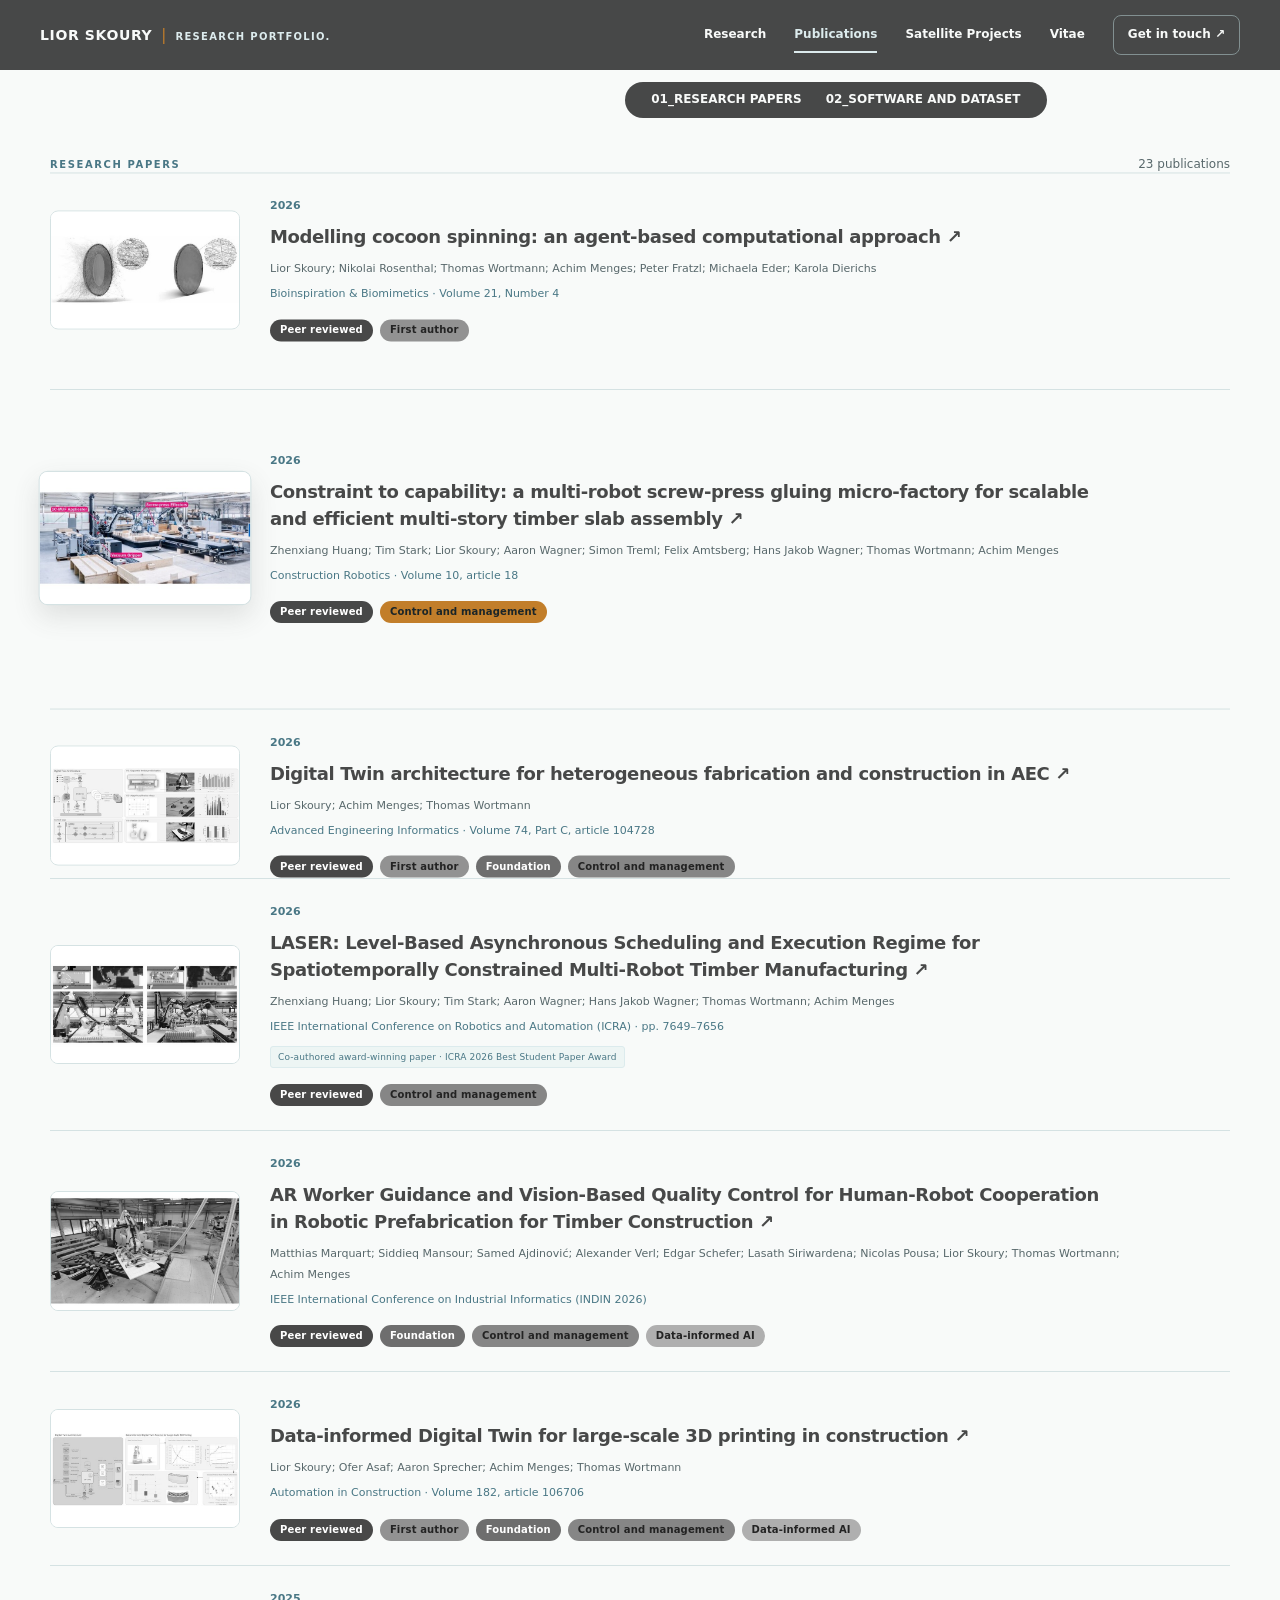
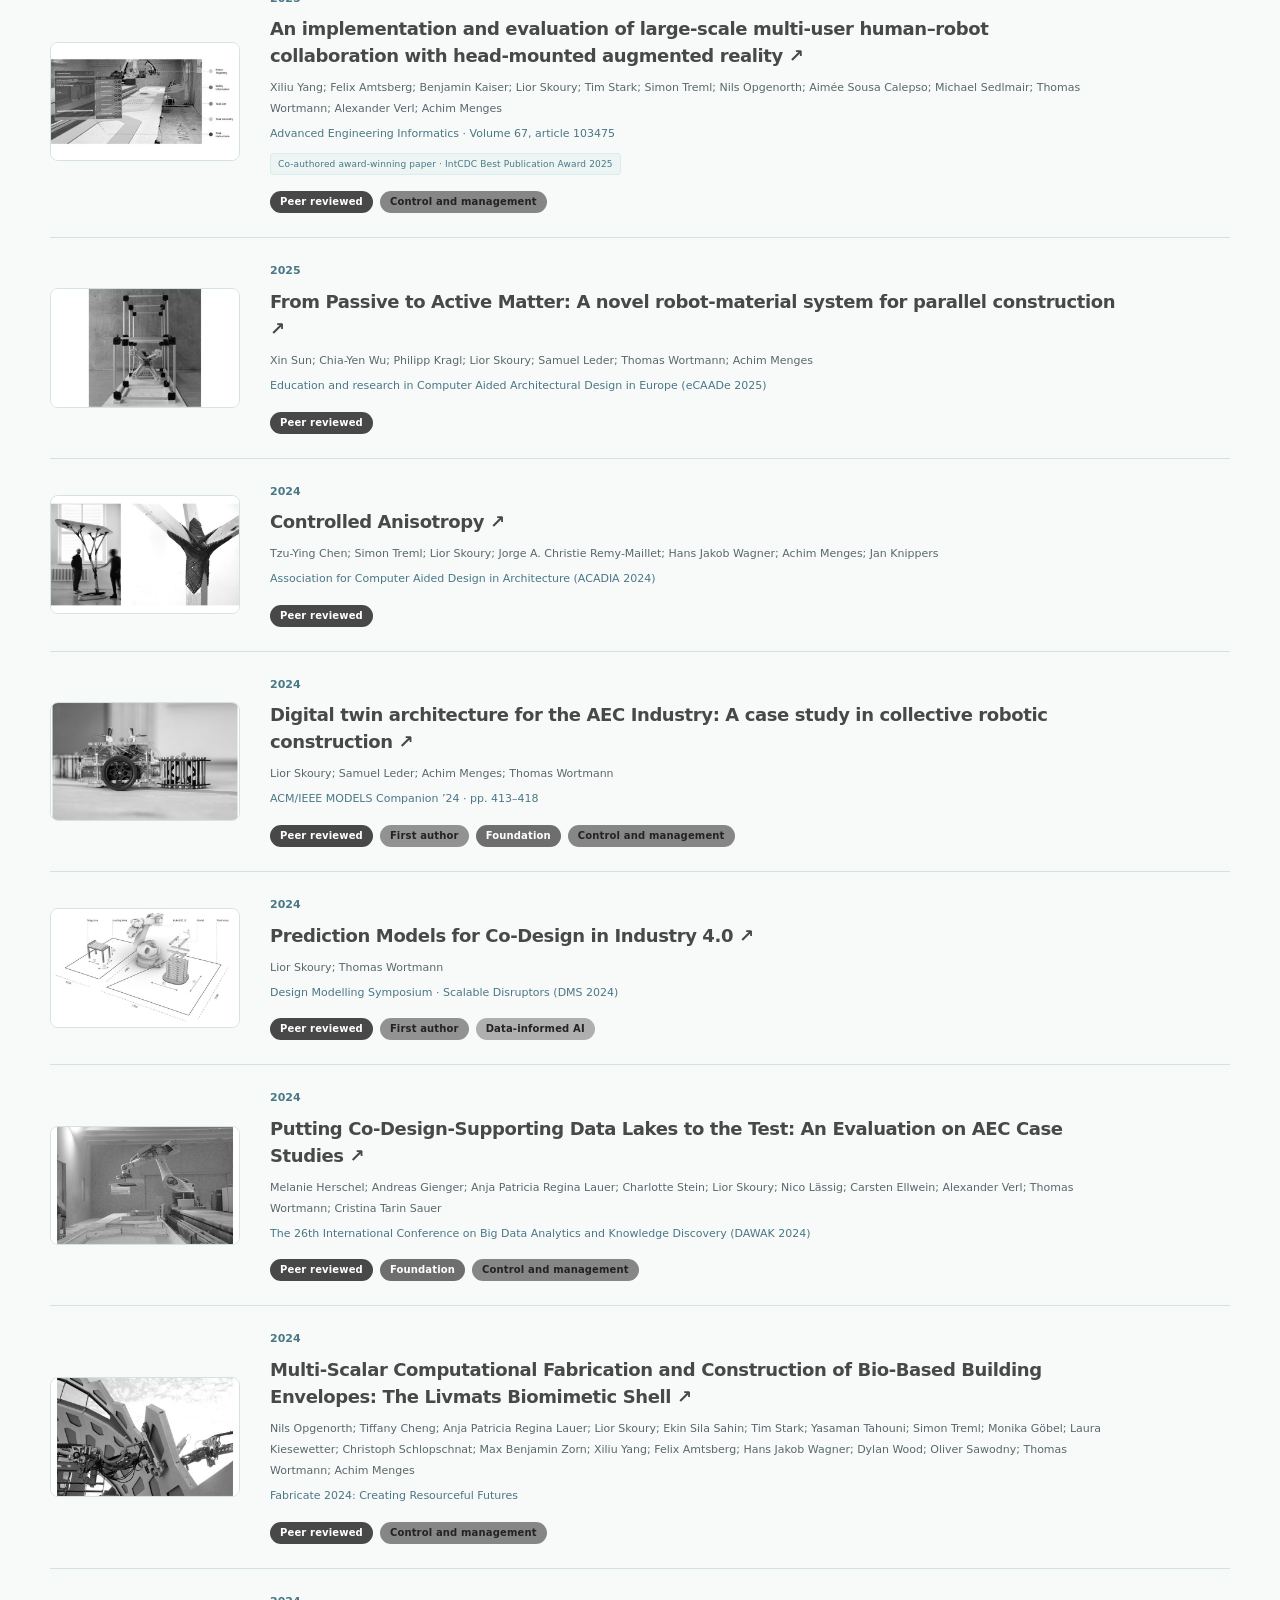
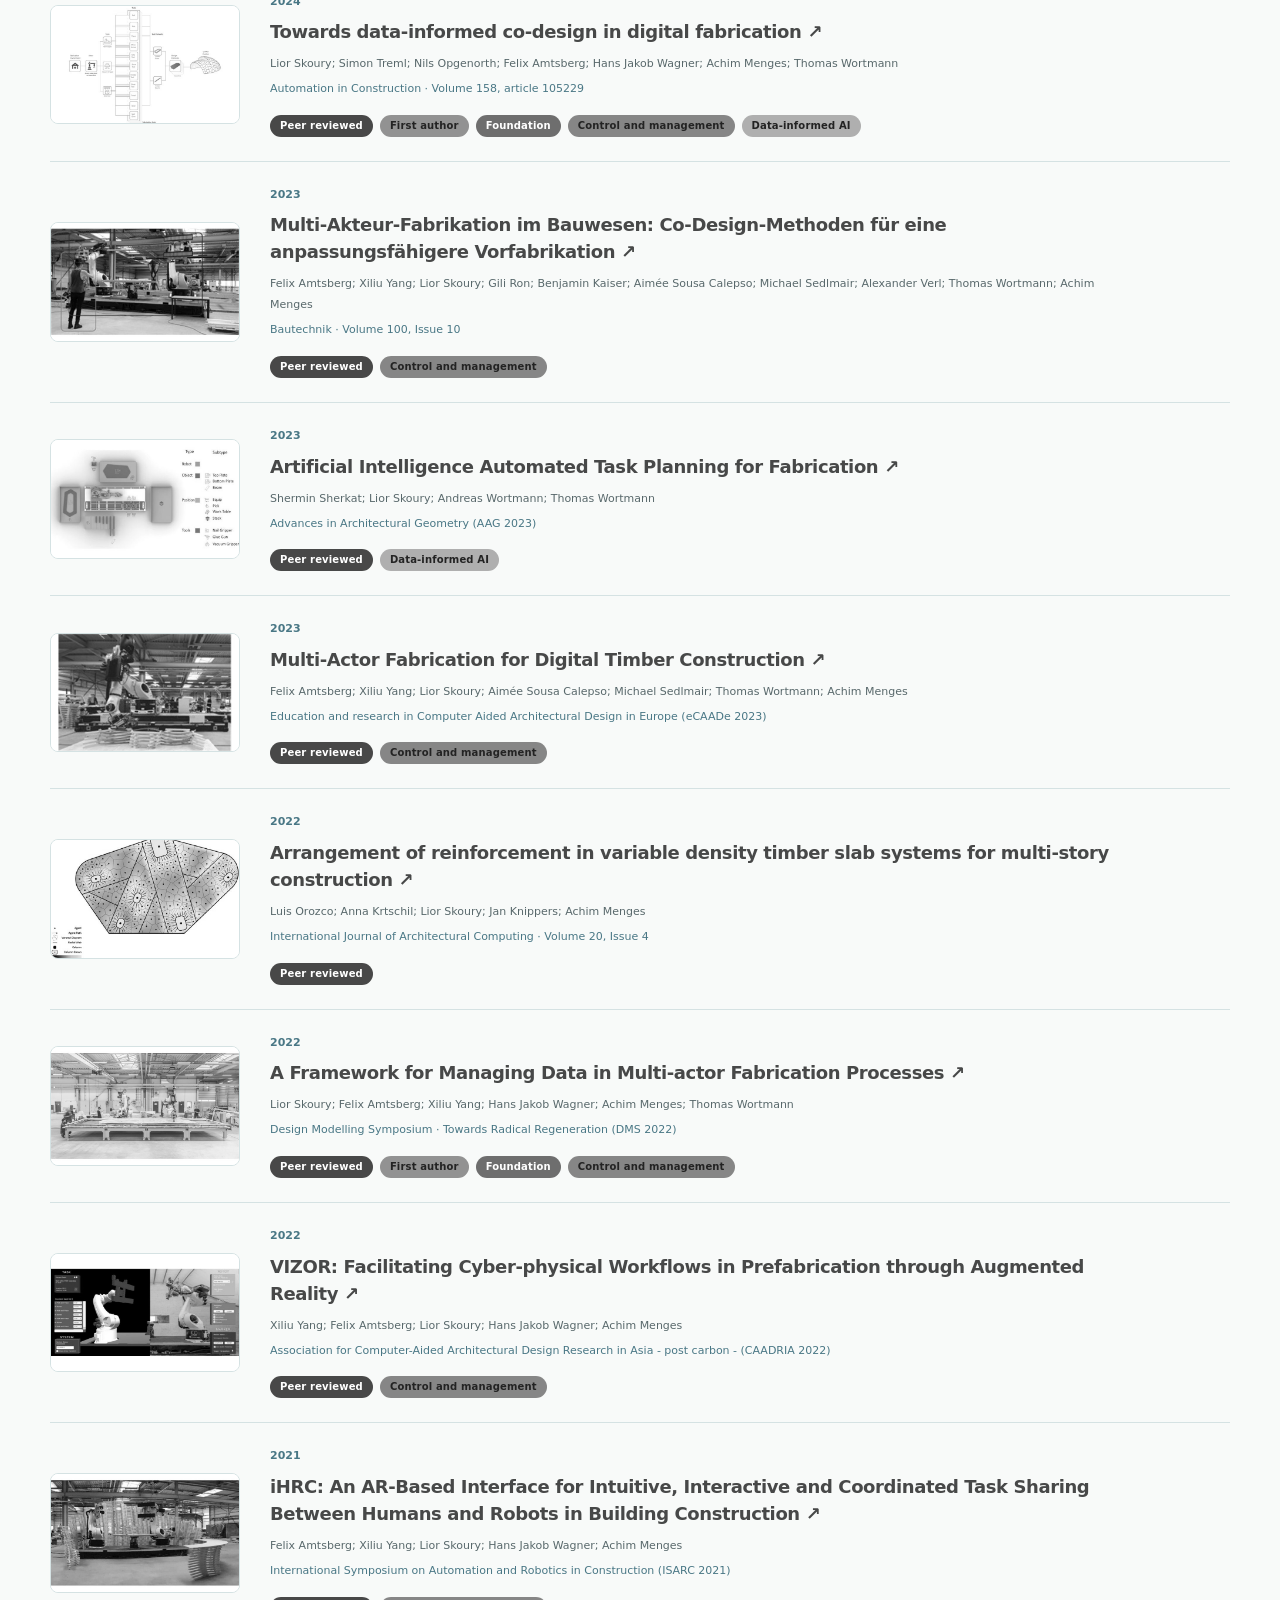
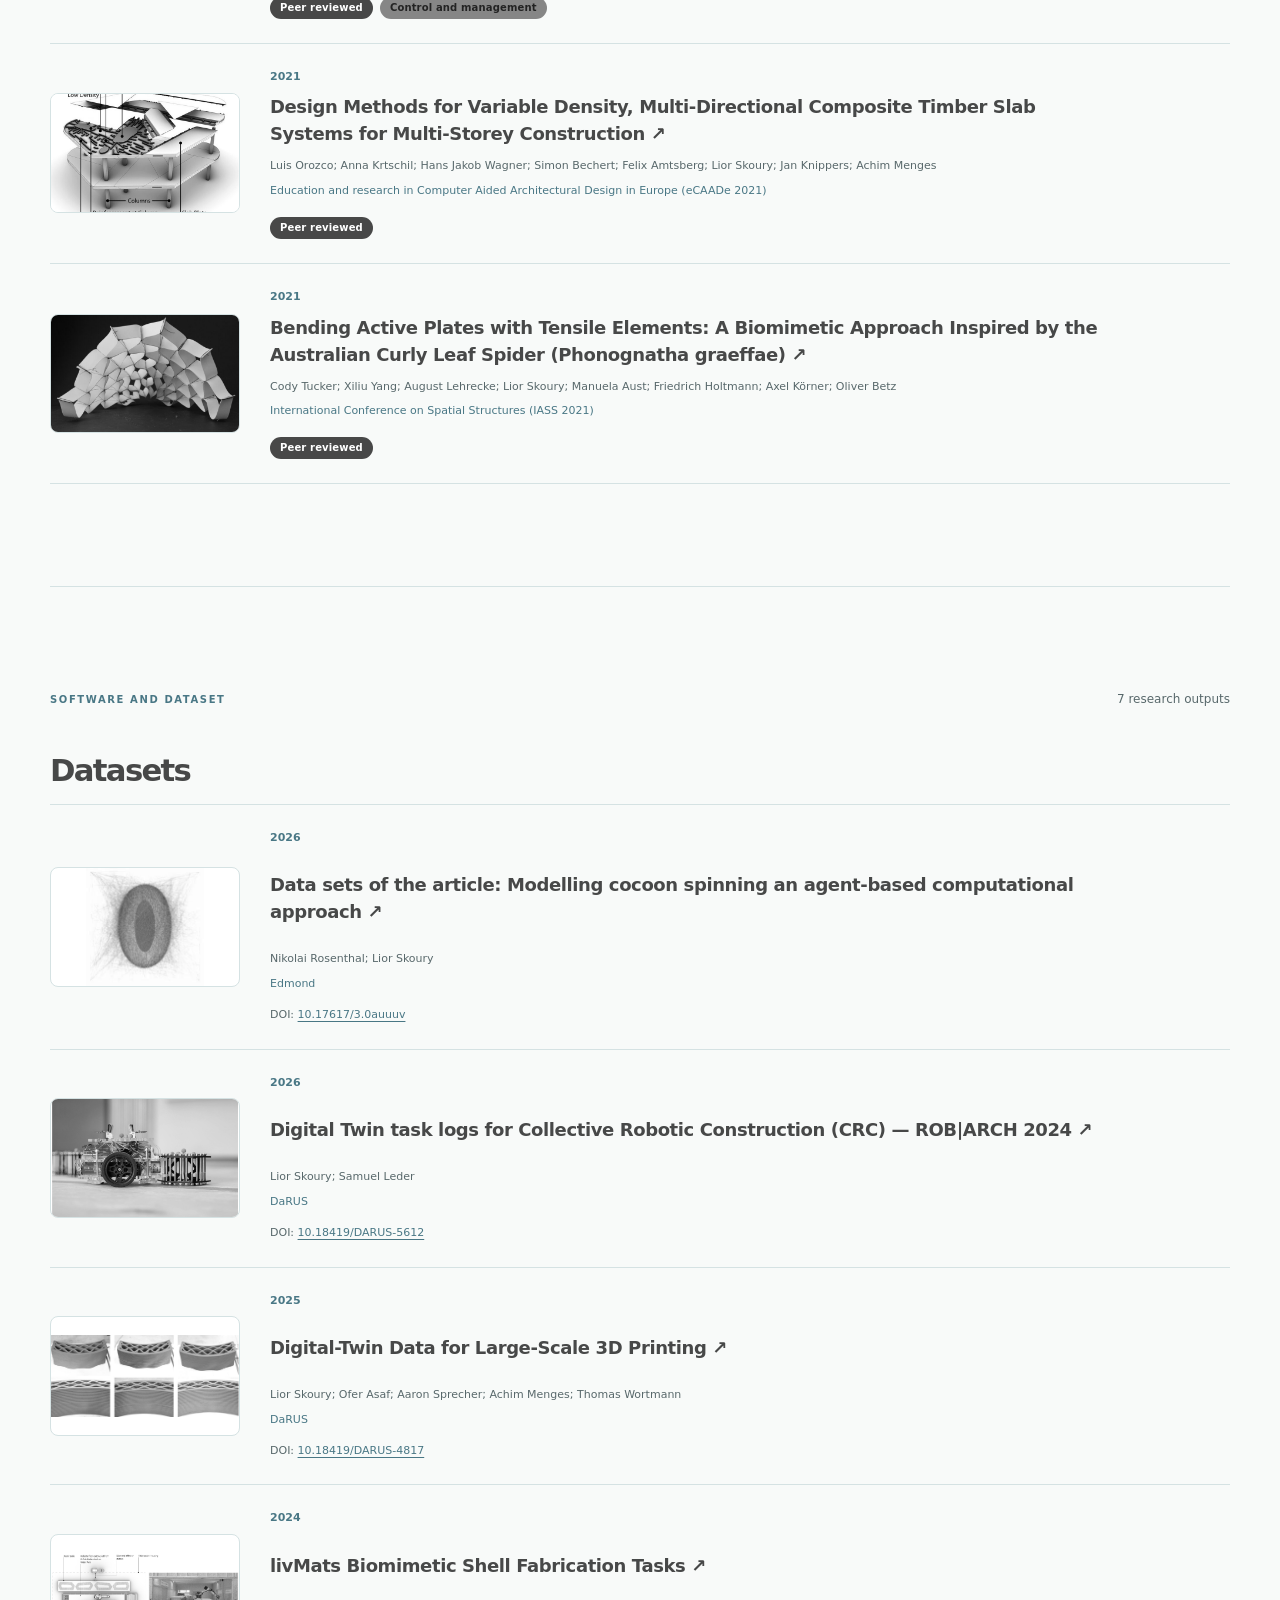
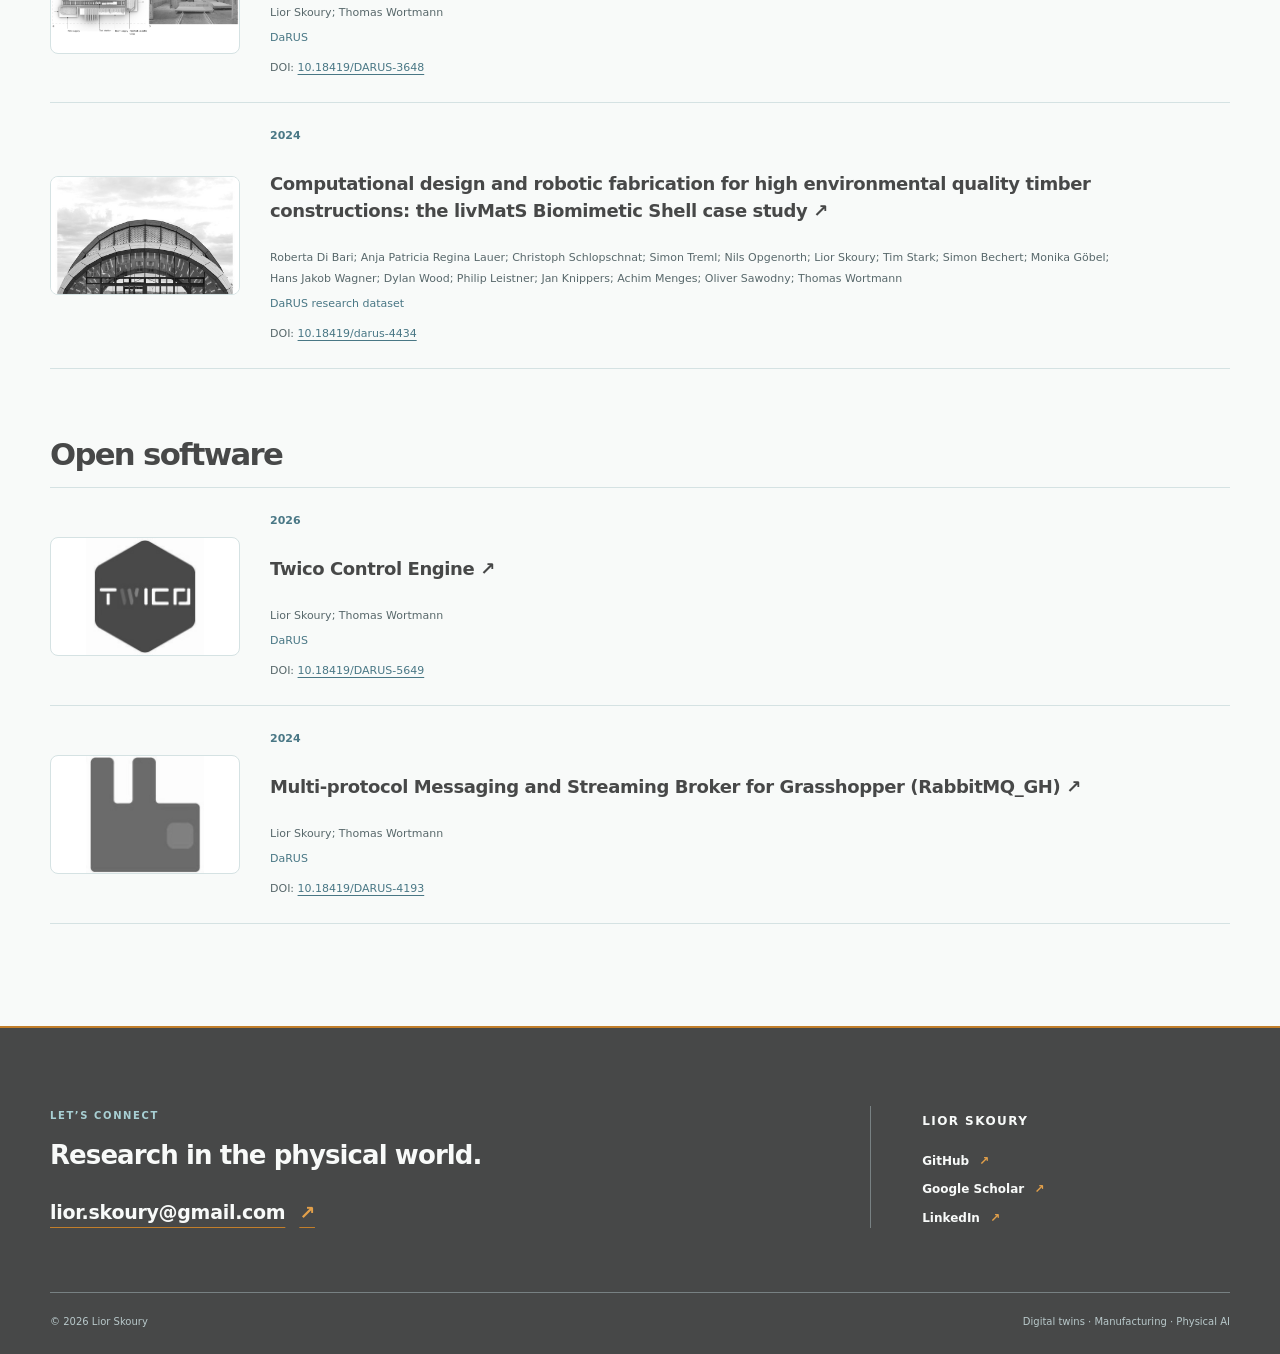
==== commit 379c94cb: "Publish site from private source d47380cc81154b37a6cd36aabf4eb450caba3237" ====
--- a/publications/index.html
+++ b/publications/index.html
@@ -1,4 +1,4 @@
-<!doctype html><html lang="en"><head><meta charset="utf-8"><meta name="viewport" content="width=device-width,initial-scale=1"><title>Publications · Lior Skoury</title><meta name="description" content="Research in Digital Twin systems, manufacturing coordination, and data-driven modelling of physical processes."><meta name="robots" content="index,follow"><meta name="color-scheme" content="light"><meta name="theme-color" content="#f8faf9"><meta http-equiv="Content-Security-Policy" content="default-src 'self'; script-src 'self'; style-src 'self'; img-src 'self' data:; frame-src https://www.youtube-nocookie.com https://player.vimeo.com; media-src 'self' https:; connect-src 'self'; object-src 'none'; base-uri 'self'; form-action 'none'"><link rel="canonical" href="https://liorskoury-git.github.io/publications/"><meta property="og:title" content="Publications · Lior Skoury"><meta property="og:description" content="Research in Digital Twin systems, manufacturing coordination, and data-driven modelling of physical processes."><meta property="og:type" content="website"><link rel="icon" type="image/svg+xml" href="/assets/favicon.svg?v=650854b74d60"><script src="/assets/loader.js?v=dba7fbd43086"></script><link rel="stylesheet" href="/assets/loader.css?v=68f86a6a60f5"><link rel="stylesheet" href="/assets/styles.css?v=44f8c890c635"><link rel="stylesheet" href="/assets/editorial.css?v=6020f417c552"><link rel="stylesheet" href="/assets/thread-svg.css?v=e17646e899cc"><link rel="stylesheet" href="/assets/system-svg.css?v=73e3468af432"><link rel="stylesheet" href="/assets/actor-svg.css?v=8cb5feb9dd63"><link rel="stylesheet" href="/assets/service-svg.css?v=e2cc6b1955b9"><script type="module" src="/assets/app.js?v=ffec3cc37ef0"></script></head><body><div class="page-loader" role="status" aria-live="polite"><div class="page-loader-inner"><span class="page-loader-track" aria-hidden="true"><i></i><i></i><i></i><i></i><i></i></span><span class="page-loader-label">Preparing research</span></div></div>
+<!doctype html><html lang="en"><head><meta charset="utf-8"><meta name="viewport" content="width=device-width,initial-scale=1"><title>Publications · Lior Skoury</title><meta name="description" content="Research in Digital Twin systems, manufacturing coordination, and data-driven modelling of physical processes."><meta name="robots" content="index,follow"><meta name="color-scheme" content="light"><meta name="theme-color" content="#f8faf9"><meta http-equiv="Content-Security-Policy" content="default-src 'self'; script-src 'self'; style-src 'self'; img-src 'self' data:; frame-src https://www.youtube-nocookie.com https://player.vimeo.com; media-src 'self' https:; connect-src 'self'; object-src 'none'; base-uri 'self'; form-action 'none'"><link rel="canonical" href="https://liorskoury-git.github.io/publications/"><meta property="og:title" content="Publications · Lior Skoury"><meta property="og:description" content="Research in Digital Twin systems, manufacturing coordination, and data-driven modelling of physical processes."><meta property="og:type" content="website"><link rel="icon" type="image/svg+xml" href="/assets/favicon.svg?v=650854b74d60"><script src="/assets/loader.js?v=dba7fbd43086"></script><link rel="stylesheet" href="/assets/loader.css?v=68f86a6a60f5"><link rel="stylesheet" href="/assets/styles.css?v=44f8c890c635"><link rel="stylesheet" href="/assets/editorial.css?v=6020f417c552"><link rel="stylesheet" href="/assets/thread-svg.css?v=e17646e899cc"><link rel="stylesheet" href="/assets/system-svg.css?v=73e3468af432"><link rel="stylesheet" href="/assets/actor-svg.css?v=8cb5feb9dd63"><link rel="stylesheet" href="/assets/service-svg.css?v=e2cc6b1955b9"><script type="module" src="/assets/app.js?v=94cdbc0931f2"></script></head><body><div class="page-loader" role="status" aria-live="polite"><div class="page-loader-inner"><span class="page-loader-track" aria-hidden="true"><i></i><i></i><i></i><i></i><i></i></span><span class="page-loader-label">Preparing research</span></div></div>
   <a class="skip-link" href="#main">Skip to content</a><header class="site-header has-submenu is-expanded"><div class="header-bar"><div class="header-inner"><a class="brand" href="/" aria-label="Lior Skoury home"><span class="brand-name">Lior Skoury</span><span class="brand-divider" aria-hidden="true">|</span><span class="brand-descriptor">RESEARCH PORTFOLIO.</span></a><button class="home-submenu-toggle" type="button" aria-expanded="true" aria-controls="home-submenu" aria-label="Toggle page sections"></button><button class="menu-toggle" type="button" aria-expanded="false" aria-controls="main-nav">Menu <span aria-hidden="true">☰</span></button><nav id="main-nav" aria-label="Main navigation"><a href="/">Research</a><a href="/publications/" aria-current="page">Publications</a><a href="/satellite-projects/">Satellite Projects</a><a href="/assets/Vitae/Lior_Skoury_CV.docx" download="Lior_Skoury_CV.docx">Vitae</a><a class="nav-contact" href="/#contact">Get in touch <span aria-hidden="true">↗</span></a></nav></div></div><div class="subnav-region"><div class="home-submenu-shell"><nav class="home-submenu" aria-label="Publication sections"><a href="#papers">01_RESEARCH PAPERS</a><a href="#software-dataset">02_SOFTWARE AND DATASET</a></nav></div></div></header>
   <main id="main"><section id="papers" class="container section collection-header publication-page"><div class="publication-heading"><h1 class="eyebrow">Research papers</h1><span>23 publications</span></div><div class="publication-list publication-list--with-images"><article class="publication publication--visual"><a class="pub-image" href="https://doi.org/10.1088/1748-3190/ae91bf" target="_blank" rel="noopener noreferrer" aria-label="Open Modelling cocoon spinning: an agent-based computational approach"><img src="/assets/images/Publications/cards/cocoon.jpg" alt="Image for Modelling cocoon spinning: an agent-based computational approach" width="640" height="400" loading="lazy" decoding="async"></a><div class="pub-copy"><div class="pub-year">2026</div><h3><a class="pub-link" href="https://doi.org/10.1088/1748-3190/ae91bf" target="_blank" rel="noopener noreferrer">Modelling cocoon spinning: an agent-based computational approach <span aria-hidden="true">↗</span></a></h3><p class="authors">Lior Skoury; Nikolai Rosenthal; Thomas Wortmann; Achim Menges; Peter Fratzl; Michaela Eder; Karola Dierichs</p><p class="venue">Bioinspiration &amp; Biomimetics · Volume 21, Number 4</p><div class="publication-tags"><span class="publication-tag publication-tag--reviewed">Peer reviewed</span><span class="publication-tag publication-tag--first">First author</span></div></div></article><article class="publication publication--visual"><a class="pub-image" href="https://doi.org/10.1007/s41693-026-00190-4" target="_blank" rel="noopener noreferrer" aria-label="Open Constraint to capability: a multi-robot screw-press gluing micro-factory for scalable and efficient multi-story timber slab assembly"><img src="/assets/images/Publications/cards/microfactory.jpg" alt="Image for Constraint to capability: a multi-robot screw-press gluing micro-factory for scalable and efficient multi-story timber slab assembly" width="640" height="400" loading="lazy" decoding="async"></a><div class="pub-copy"><div class="pub-year">2026</div><h3><a class="pub-link" href="https://doi.org/10.1007/s41693-026-00190-4" target="_blank" rel="noopener noreferrer">Constraint to capability: a multi-robot screw-press gluing micro-factory for scalable and efficient multi-story timber slab assembly <span aria-hidden="true">↗</span></a></h3><p class="authors">Zhenxiang Huang; Tim Stark; Lior Skoury; Aaron Wagner; Simon Treml; Felix Amtsberg; Hans Jakob Wagner; Thomas Wortmann; Achim Menges</p><p class="venue">Construction Robotics · Volume 10, article 18</p><div class="publication-tags"><span class="publication-tag publication-tag--reviewed">Peer reviewed</span><span class="publication-tag publication-tag--control">Control and management</span></div></div></article><article class="publication publication--visual"><a class="pub-image" href="https://doi.org/10.1016/j.aei.2026.104728" target="_blank" rel="noopener noreferrer" aria-label="Open Digital Twin architecture for heterogeneous fabrication and construction in AEC"><img src="/assets/images/Publications/cards/architecture.jpg" alt="Image for Digital Twin architecture for heterogeneous fabrication and construction in AEC" width="640" height="400" loading="lazy" decoding="async"></a><div class="pub-copy"><div class="pub-year">2026</div><h3><a class="pub-link" href="https://doi.org/10.1016/j.aei.2026.104728" target="_blank" rel="noopener noreferrer">Digital Twin architecture for heterogeneous fabrication and construction in AEC <span aria-hidden="true">↗</span></a></h3><p class="authors">Lior Skoury; Achim Menges; Thomas Wortmann</p><p class="venue">Advanced Engineering Informatics · Volume 74, Part C, article 104728</p><div class="publication-tags"><span class="publication-tag publication-tag--reviewed">Peer reviewed</span><span class="publication-tag publication-tag--first">First author</span><span class="publication-tag publication-tag--foundation">Foundation</span><span class="publication-tag publication-tag--control">Control and management</span></div></div></article><article class="publication publication--visual"><a class="pub-image" href="https://doi.org/10.1109/ICRA57385.2026.11696913" target="_blank" rel="noopener noreferrer" aria-label="Open LASER: Level-Based Asynchronous Scheduling and Execution Regime for Spatiotemporally Constrained Multi-Robot Timber Manufacturing"><img src="/assets/images/Publications/cards/laser.jpg" alt="Image for LASER: Level-Based Asynchronous Scheduling and Execution Regime for Spatiotemporally Constrained Multi-Robot Timber Manufacturing" width="640" height="400" loading="lazy" decoding="async"></a><div class="pub-copy"><div class="pub-year">2026</div><h3><a class="pub-link" href="https://doi.org/10.1109/ICRA57385.2026.11696913" target="_blank" rel="noopener noreferrer">LASER: Level-Based Asynchronous Scheduling and Execution Regime for Spatiotemporally Constrained Multi-Robot Timber Manufacturing <span aria-hidden="true">↗</span></a></h3><p class="authors">Zhenxiang Huang; Lior Skoury; Tim Stark; Aaron Wagner; Hans Jakob Wagner; Thomas Wortmann; Achim Menges</p><p class="venue">IEEE International Conference on Robotics and Automation (ICRA) · pp. 7649–7656</p><span class="badge award">Co-authored award-winning paper · ICRA 2026 Best Student Paper Award</span><div class="publication-tags"><span class="publication-tag publication-tag--reviewed">Peer reviewed</span><span class="publication-tag publication-tag--control">Control and management</span></div></div></article><article class="publication publication--visual"><a class="pub-image" href="https://indin2026.ieee-ies.org/program/index.html" target="_blank" rel="noopener noreferrer" aria-label="Open AR Worker Guidance and Vision-Based Quality Control for Human-Robot Cooperation in Robotic Prefabrication for Timber Construction"><img src="/assets/images/Publications/cards/ar-worker-guidance.jpg" alt="Image for AR Worker Guidance and Vision-Based Quality Control for Human-Robot Cooperation in Robotic Prefabrication for Timber Construction" width="640" height="400" loading="lazy" decoding="async"></a><div class="pub-copy"><div class="pub-year">2026</div><h3><a class="pub-link" href="https://indin2026.ieee-ies.org/program/index.html" target="_blank" rel="noopener noreferrer">AR Worker Guidance and Vision-Based Quality Control for Human-Robot Cooperation in Robotic Prefabrication for Timber Construction <span aria-hidden="true">↗</span></a></h3><p class="authors">Matthias Marquart; Siddieq Mansour; Samed Ajdinović; Alexander Verl; Edgar Schefer; Lasath Siriwardena; Nicolas Pousa; Lior Skoury; Thomas Wortmann; Achim Menges</p><p class="venue">IEEE International Conference on Industrial Informatics (INDIN 2026)</p><div class="publication-tags"><span class="publication-tag publication-tag--reviewed">Peer reviewed</span><span class="publication-tag publication-tag--foundation">Foundation</span><span class="publication-tag publication-tag--control">Control and management</span><span class="publication-tag publication-tag--data-ai">Data-informed AI</span></div></div></article><article class="publication publication--visual"><a class="pub-image" href="https://doi.org/10.1016/j.autcon.2025.106706" target="_blank" rel="noopener noreferrer" aria-label="Open Data-informed Digital Twin for large-scale 3D printing in construction"><img src="/assets/images/Publications/cards/printing.jpg" alt="Image for Data-informed Digital Twin for large-scale 3D printing in construction" width="640" height="400" loading="lazy" decoding="async"></a><div class="pub-copy"><div class="pub-year">2026</div><h3><a class="pub-link" href="https://doi.org/10.1016/j.autcon.2025.106706" target="_blank" rel="noopener noreferrer">Data-informed Digital Twin for large-scale 3D printing in construction <span aria-hidden="true">↗</span></a></h3><p class="authors">Lior Skoury; Ofer Asaf; Aaron Sprecher; Achim Menges; Thomas Wortmann</p><p class="venue">Automation in Construction · Volume 182, article 106706</p><div class="publication-tags"><span class="publication-tag publication-tag--reviewed">Peer reviewed</span><span class="publication-tag publication-tag--first">First author</span><span class="publication-tag publication-tag--foundation">Foundation</span><span class="publication-tag publication-tag--control">Control and management</span><span class="publication-tag publication-tag--data-ai">Data-informed AI</span></div></div></article><article class="publication publication--visual"><a class="pub-image" href="https://doi.org/10.1016/j.aei.2025.103475" target="_blank" rel="noopener noreferrer" aria-label="Open An implementation and evaluation of large-scale multi-user human–robot collaboration with head-mounted augmented reality"><img src="/assets/images/Publications/cards/hrc.jpg" alt="Image for An implementation and evaluation of large-scale multi-user human–robot collaboration with head-mounted augmented reality" width="640" height="400" loading="lazy" decoding="async"></a><div class="pub-copy"><div class="pub-year">2025</div><h3><a class="pub-link" href="https://doi.org/10.1016/j.aei.2025.103475" target="_blank" rel="noopener noreferrer">An implementation and evaluation of large-scale multi-user human–robot collaboration with head-mounted augmented reality <span aria-hidden="true">↗</span></a></h3><p class="authors">Xiliu Yang; Felix Amtsberg; Benjamin Kaiser; Lior Skoury; Tim Stark; Simon Treml; Nils Opgenorth; Aimée Sousa Calepso; Michael Sedlmair; Thomas Wortmann; Alexander Verl; Achim Menges</p><p class="venue">Advanced Engineering Informatics · Volume 67, article 103475</p><span class="badge award">Co-authored award-winning paper · IntCDC Best Publication Award 2025</span><div class="publication-tags"><span class="publication-tag publication-tag--reviewed">Peer reviewed</span><span class="publication-tag publication-tag--control">Control and management</span></div></div></article><article class="publication publication--visual"><a class="pub-image" href="https://doi.org/10.52842/conf.ecaade.2025.2.127" target="_blank" rel="noopener noreferrer" aria-label="Open From Passive to Active Matter: A novel robot-material system for parallel construction"><img src="/assets/images/Publications/cards/active-matter.jpg" alt="Image for From Passive to Active Matter: A novel robot-material system for parallel construction" width="640" height="400" loading="lazy" decoding="async"></a><div class="pub-copy"><div class="pub-year">2025</div><h3><a class="pub-link" href="https://doi.org/10.52842/conf.ecaade.2025.2.127" target="_blank" rel="noopener noreferrer">From Passive to Active Matter: A novel robot-material system for parallel construction <span aria-hidden="true">↗</span></a></h3><p class="authors">Xin Sun; Chia-Yen Wu; Philipp Kragl; Lior Skoury; Samuel Leder; Thomas Wortmann; Achim Menges</p><p class="venue">Education and research in Computer Aided Architectural Design in Europe (eCAADe 2025)</p><div class="publication-tags"><span class="publication-tag publication-tag--reviewed">Peer reviewed</span></div></div></article><article class="publication publication--visual"><a class="pub-image" href="https://doi.org/10.52842/conf.acadia.2024.2.253" target="_blank" rel="noopener noreferrer" aria-label="Open Controlled Anisotropy"><img src="/assets/images/Publications/cards/anisotropy.jpg" alt="Image for Controlled Anisotropy" width="640" height="400" loading="lazy" decoding="async"></a><div class="pub-copy"><div class="pub-year">2024</div><h3><a class="pub-link" href="https://doi.org/10.52842/conf.acadia.2024.2.253" target="_blank" rel="noopener noreferrer">Controlled Anisotropy <span aria-hidden="true">↗</span></a></h3><p class="authors">Tzu-Ying Chen; Simon Treml; Lior Skoury; Jorge A. Christie Remy-Maillet; Hans Jakob Wagner; Achim Menges; Jan Knippers</p><p class="venue">Association for Computer Aided Design in Architecture (ACADIA 2024)</p><div class="publication-tags"><span class="publication-tag publication-tag--reviewed">Peer reviewed</span></div></div></article><article class="publication publication--visual"><a class="pub-image" href="https://doi.org/10.1145/3652620.3688255" target="_blank" rel="noopener noreferrer" aria-label="Open Digital twin architecture for the AEC Industry: A case study in collective robotic construction"><img src="/assets/images/Publications/cards/collective.jpg" alt="Image for Digital twin architecture for the AEC Industry: A case study in collective robotic construction" width="640" height="400" loading="lazy" decoding="async"></a><div class="pub-copy"><div class="pub-year">2024</div><h3><a class="pub-link" href="https://doi.org/10.1145/3652620.3688255" target="_blank" rel="noopener noreferrer">Digital twin architecture for the AEC Industry: A case study in collective robotic construction <span aria-hidden="true">↗</span></a></h3><p class="authors">Lior Skoury; Samuel Leder; Achim Menges; Thomas Wortmann</p><p class="venue">ACM/IEEE MODELS Companion ’24 · pp. 413–418</p><div class="publication-tags"><span class="publication-tag publication-tag--reviewed">Peer reviewed</span><span class="publication-tag publication-tag--first">First author</span><span class="publication-tag publication-tag--foundation">Foundation</span><span class="publication-tag publication-tag--control">Control and management</span></div></div></article><article class="publication publication--visual"><a class="pub-image" href="https://doi.org/10.1007/978-3-031-68275-9_41" target="_blank" rel="noopener noreferrer" aria-label="Open Prediction Models for Co-Design in Industry 4.0"><img src="/assets/images/Publications/cards/prediction.jpg" alt="Image for Prediction Models for Co-Design in Industry 4.0" width="640" height="400" loading="lazy" decoding="async"></a><div class="pub-copy"><div class="pub-year">2024</div><h3><a class="pub-link" href="https://doi.org/10.1007/978-3-031-68275-9_41" target="_blank" rel="noopener noreferrer">Prediction Models for Co-Design in Industry 4.0 <span aria-hidden="true">↗</span></a></h3><p class="authors">Lior Skoury; Thomas Wortmann</p><p class="venue">Design Modelling Symposium · Scalable Disruptors (DMS 2024)</p><div class="publication-tags"><span class="publication-tag publication-tag--reviewed">Peer reviewed</span><span class="publication-tag publication-tag--first">First author</span><span class="publication-tag publication-tag--data-ai">Data-informed AI</span></div></div></article><article class="publication publication--visual"><a class="pub-image" href="https://doi.org/10.1007/978-3-031-68323-7_21" target="_blank" rel="noopener noreferrer" aria-label="Open Putting Co-Design-Supporting Data Lakes to the Test: An Evaluation on AEC Case Studies"><img src="/assets/images/Publications/cards/data-lakes.jpg" alt="Image for Putting Co-Design-Supporting Data Lakes to the Test: An Evaluation on AEC Case Studies" width="640" height="400" loading="lazy" decoding="async"></a><div class="pub-copy"><div class="pub-year">2024</div><h3><a class="pub-link" href="https://doi.org/10.1007/978-3-031-68323-7_21" target="_blank" rel="noopener noreferrer">Putting Co-Design-Supporting Data Lakes to the Test: An Evaluation on AEC Case Studies <span aria-hidden="true">↗</span></a></h3><p class="authors">Melanie Herschel; Andreas Gienger; Anja Patricia Regina Lauer; Charlotte Stein; Lior Skoury; Nico Lässig; Carsten Ellwein; Alexander Verl; Thomas Wortmann; Cristina Tarin Sauer</p><p class="venue">The 26th International Conference on Big Data Analytics and Knowledge Discovery (DAWAK 2024)</p><div class="publication-tags"><span class="publication-tag publication-tag--reviewed">Peer reviewed</span><span class="publication-tag publication-tag--foundation">Foundation</span><span class="publication-tag publication-tag--control">Control and management</span></div></div></article><article class="publication publication--visual"><a class="pub-image" href="https://doi.org/10.2307/jj.11374766.7" target="_blank" rel="noopener noreferrer" aria-label="Open Multi-Scalar Computational Fabrication and Construction of Bio-Based Building Envelopes: The Livmats Biomimetic Shell"><img src="/assets/images/Publications/cards/shell-envelope.jpg" alt="Image for Multi-Scalar Computational Fabrication and Construction of Bio-Based Building Envelopes: The Livmats Biomimetic Shell" width="640" height="400" loading="lazy" decoding="async"></a><div class="pub-copy"><div class="pub-year">2024</div><h3><a class="pub-link" href="https://doi.org/10.2307/jj.11374766.7" target="_blank" rel="noopener noreferrer">Multi-Scalar Computational Fabrication and Construction of Bio-Based Building Envelopes: The Livmats Biomimetic Shell <span aria-hidden="true">↗</span></a></h3><p class="authors">Nils Opgenorth; Tiffany Cheng; Anja Patricia Regina Lauer; Lior Skoury; Ekin Sila Sahin; Tim Stark; Yasaman Tahouni; Simon Treml; Monika Göbel; Laura Kiesewetter; Christoph Schlopschnat; Max Benjamin Zorn; Xiliu Yang; Felix Amtsberg; Hans Jakob Wagner; Dylan Wood; Oliver Sawodny; Thomas Wortmann; Achim Menges</p><p class="venue">Fabricate 2024: Creating Resourceful Futures</p><div class="publication-tags"><span class="publication-tag publication-tag--reviewed">Peer reviewed</span><span class="publication-tag publication-tag--control">Control and management</span></div></div></article><article class="publication publication--visual"><a class="pub-image" href="https://doi.org/10.1016/j.autcon.2023.105229" target="_blank" rel="noopener noreferrer" aria-label="Open Towards data-informed co-design in digital fabrication"><img src="/assets/images/Publications/cards/codesign.jpg" alt="Image for Towards data-informed co-design in digital fabrication" width="640" height="400" loading="lazy" decoding="async"></a><div class="pub-copy"><div class="pub-year">2024</div><h3><a class="pub-link" href="https://doi.org/10.1016/j.autcon.2023.105229" target="_blank" rel="noopener noreferrer">Towards data-informed co-design in digital fabrication <span aria-hidden="true">↗</span></a></h3><p class="authors">Lior Skoury; Simon Treml; Nils Opgenorth; Felix Amtsberg; Hans Jakob Wagner; Achim Menges; Thomas Wortmann</p><p class="venue">Automation in Construction · Volume 158, article 105229</p><div class="publication-tags"><span class="publication-tag publication-tag--reviewed">Peer reviewed</span><span class="publication-tag publication-tag--first">First author</span><span class="publication-tag publication-tag--foundation">Foundation</span><span class="publication-tag publication-tag--control">Control and management</span><span class="publication-tag publication-tag--data-ai">Data-informed AI</span></div></div></article><article class="publication publication--visual"><a class="pub-image" href="https://doi.org/10.1002/bate.202300070" target="_blank" rel="noopener noreferrer" aria-label="Open Multi‐Akteur‐Fabrikation im Bauwesen: Co‐Design‐Methoden für eine anpassungsfähigere Vorfabrikation"><img src="/assets/images/Publications/cards/multi-akteur.jpg" alt="Image for Multi‐Akteur‐Fabrikation im Bauwesen: Co‐Design‐Methoden für eine anpassungsfähigere Vorfabrikation" width="640" height="400" loading="lazy" decoding="async"></a><div class="pub-copy"><div class="pub-year">2023</div><h3><a class="pub-link" href="https://doi.org/10.1002/bate.202300070" target="_blank" rel="noopener noreferrer">Multi‐Akteur‐Fabrikation im Bauwesen: Co‐Design‐Methoden für eine anpassungsfähigere Vorfabrikation <span aria-hidden="true">↗</span></a></h3><p class="authors">Felix Amtsberg; Xiliu Yang; Lior Skoury; Gili Ron; Benjamin Kaiser; Aimée Sousa Calepso; Michael Sedlmair; Alexander Verl; Thomas Wortmann; Achim Menges</p><p class="venue">Bautechnik · Volume 100, Issue 10</p><div class="publication-tags"><span class="publication-tag publication-tag--reviewed">Peer reviewed</span><span class="publication-tag publication-tag--control">Control and management</span></div></div></article><article class="publication publication--visual"><a class="pub-image" href="https://doi.org/10.1515/9783111162683-019" target="_blank" rel="noopener noreferrer" aria-label="Open Artificial Intelligence Automated Task Planning for Fabrication"><img src="/assets/images/Publications/cards/ai-task-planning.jpg" alt="Image for Artificial Intelligence Automated Task Planning for Fabrication" width="640" height="400" loading="lazy" decoding="async"></a><div class="pub-copy"><div class="pub-year">2023</div><h3><a class="pub-link" href="https://doi.org/10.1515/9783111162683-019" target="_blank" rel="noopener noreferrer">Artificial Intelligence Automated Task Planning for Fabrication <span aria-hidden="true">↗</span></a></h3><p class="authors">Shermin Sherkat; Lior Skoury; Andreas Wortmann; Thomas Wortmann</p><p class="venue">Advances in Architectural Geometry (AAG 2023)</p><div class="publication-tags"><span class="publication-tag publication-tag--reviewed">Peer reviewed</span><span class="publication-tag publication-tag--data-ai">Data-informed AI</span></div></div></article><article class="publication publication--visual"><a class="pub-image" href="https://doi.org/10.52842/conf.ecaade.2023.1.417" target="_blank" rel="noopener noreferrer" aria-label="Open Multi-Actor Fabrication for Digital Timber Construction"><img src="/assets/images/Publications/cards/multi-actor.jpg" alt="Image for Multi-Actor Fabrication for Digital Timber Construction" width="640" height="400" loading="lazy" decoding="async"></a><div class="pub-copy"><div class="pub-year">2023</div><h3><a class="pub-link" href="https://doi.org/10.52842/conf.ecaade.2023.1.417" target="_blank" rel="noopener noreferrer">Multi-Actor Fabrication for Digital Timber Construction <span aria-hidden="true">↗</span></a></h3><p class="authors">Felix Amtsberg; Xiliu Yang; Lior Skoury; Aimée Sousa Calepso; Michael Sedlmair; Thomas Wortmann; Achim Menges</p><p class="venue">Education and research in Computer Aided Architectural Design in Europe (eCAADe 2023)</p><div class="publication-tags"><span class="publication-tag publication-tag--reviewed">Peer reviewed</span><span class="publication-tag publication-tag--control">Control and management</span></div></div></article><article class="publication publication--visual"><a class="pub-image" href="https://doi.org/10.1177/14780771221135003" target="_blank" rel="noopener noreferrer" aria-label="Open Arrangement of reinforcement in variable density timber slab systems for multi-story construction"><img src="/assets/images/Publications/cards/reinforcement.jpg" alt="Image for Arrangement of reinforcement in variable density timber slab systems for multi-story construction" width="640" height="400" loading="lazy" decoding="async"></a><div class="pub-copy"><div class="pub-year">2022</div><h3><a class="pub-link" href="https://doi.org/10.1177/14780771221135003" target="_blank" rel="noopener noreferrer">Arrangement of reinforcement in variable density timber slab systems for multi-story construction <span aria-hidden="true">↗</span></a></h3><p class="authors">Luis Orozco; Anna Krtschil; Lior Skoury; Jan Knippers; Achim Menges</p><p class="venue">International Journal of Architectural Computing · Volume 20, Issue 4</p><div class="publication-tags"><span class="publication-tag publication-tag--reviewed">Peer reviewed</span></div></div></article><article class="publication publication--visual"><a class="pub-image" href="https://doi.org/10.1007/978-3-031-13249-0_47" target="_blank" rel="noopener noreferrer" aria-label="Open A Framework for Managing Data in Multi-actor Fabrication Processes"><img src="/assets/images/Publications/cards/data-framework.jpg" alt="Image for A Framework for Managing Data in Multi-actor Fabrication Processes" width="640" height="400" loading="lazy" decoding="async"></a><div class="pub-copy"><div class="pub-year">2022</div><h3><a class="pub-link" href="https://doi.org/10.1007/978-3-031-13249-0_47" target="_blank" rel="noopener noreferrer">A Framework for Managing Data in Multi-actor Fabrication Processes <span aria-hidden="true">↗</span></a></h3><p class="authors">Lior Skoury; Felix Amtsberg; Xiliu Yang; Hans Jakob Wagner; Achim Menges; Thomas Wortmann</p><p class="venue">Design Modelling Symposium · Towards Radical Regeneration (DMS 2022)</p><div class="publication-tags"><span class="publication-tag publication-tag--reviewed">Peer reviewed</span><span class="publication-tag publication-tag--first">First author</span><span class="publication-tag publication-tag--foundation">Foundation</span><span class="publication-tag publication-tag--control">Control and management</span></div></div></article><article class="publication publication--visual"><a class="pub-image" href="https://doi.org/10.52842/conf.caadria.2022.2.141" target="_blank" rel="noopener noreferrer" aria-label="Open VIZOR: Facilitating Cyber-physical Workflows in Prefabrication through Augmented Reality"><img src="/assets/images/Publications/cards/vizor.jpg" alt="Image for VIZOR: Facilitating Cyber-physical Workflows in Prefabrication through Augmented Reality" width="640" height="400" loading="lazy" decoding="async"></a><div class="pub-copy"><div class="pub-year">2022</div><h3><a class="pub-link" href="https://doi.org/10.52842/conf.caadria.2022.2.141" target="_blank" rel="noopener noreferrer">VIZOR: Facilitating Cyber-physical Workflows in Prefabrication through Augmented Reality <span aria-hidden="true">↗</span></a></h3><p class="authors">Xiliu Yang; Felix Amtsberg; Lior Skoury; Hans Jakob Wagner; Achim Menges</p><p class="venue">Association for Computer-Aided Architectural Design Research in Asia - post carbon - (CAADRIA 2022)</p><div class="publication-tags"><span class="publication-tag publication-tag--reviewed">Peer reviewed</span><span class="publication-tag publication-tag--control">Control and management</span></div></div></article><article class="publication publication--visual"><a class="pub-image" href="https://doi.org/10.22260/isarc2021/0006" target="_blank" rel="noopener noreferrer" aria-label="Open iHRC: An AR-Based Interface for Intuitive, Interactive and Coordinated Task Sharing Between Humans and Robots in Building Construction"><img src="/assets/images/Publications/cards/ihrc.jpg" alt="Image for iHRC: An AR-Based Interface for Intuitive, Interactive and Coordinated Task Sharing Between Humans and Robots in Building Construction" width="640" height="400" loading="lazy" decoding="async"></a><div class="pub-copy"><div class="pub-year">2021</div><h3><a class="pub-link" href="https://doi.org/10.22260/isarc2021/0006" target="_blank" rel="noopener noreferrer">iHRC: An AR-Based Interface for Intuitive, Interactive and Coordinated Task Sharing Between Humans and Robots in Building Construction <span aria-hidden="true">↗</span></a></h3><p class="authors">Felix Amtsberg; Xiliu Yang; Lior Skoury; Hans Jakob Wagner; Achim Menges</p><p class="venue">International Symposium on Automation and Robotics in Construction (ISARC 2021)</p><div class="publication-tags"><span class="publication-tag publication-tag--reviewed">Peer reviewed</span><span class="publication-tag publication-tag--control">Control and management</span></div></div></article><article class="publication publication--visual"><a class="pub-image" href="https://doi.org/10.52842/conf.ecaade.2021.1.303" target="_blank" rel="noopener noreferrer" aria-label="Open Design Methods for Variable Density, Multi-Directional Composite Timber Slab Systems for Multi-Storey Construction"><img src="/assets/images/Publications/cards/slab-design.jpg" alt="Image for Design Methods for Variable Density, Multi-Directional Composite Timber Slab Systems for Multi-Storey Construction" width="640" height="400" loading="lazy" decoding="async"></a><div class="pub-copy"><div class="pub-year">2021</div><h3><a class="pub-link" href="https://doi.org/10.52842/conf.ecaade.2021.1.303" target="_blank" rel="noopener noreferrer">Design Methods for Variable Density, Multi-Directional Composite Timber Slab Systems for Multi-Storey Construction <span aria-hidden="true">↗</span></a></h3><p class="authors">Luis Orozco; Anna Krtschil; Hans Jakob Wagner; Simon Bechert; Felix Amtsberg; Lior Skoury; Jan Knippers; Achim Menges</p><p class="venue">Education and research in Computer Aided Architectural Design in Europe (eCAADe 2021)</p><div class="publication-tags"><span class="publication-tag publication-tag--reviewed">Peer reviewed</span></div></div></article><article class="publication publication--visual"><a class="pub-image" href="https://www.researchgate.net/publication/352248604_Bending_Active_Plates_with_Tensile_Elements_A_Biomimetic_Approach_Inspired_by_the_Australian_Curly_Leaf_Spider_Phonognatha_graeffae" target="_blank" rel="noopener noreferrer" aria-label="Open Bending Active Plates with Tensile Elements: A Biomimetic Approach Inspired by the Australian Curly Leaf Spider (Phonognatha graeffae)"><img src="/assets/images/Publications/cards/bending-plates.jpg" alt="Image for Bending Active Plates with Tensile Elements: A Biomimetic Approach Inspired by the Australian Curly Leaf Spider (Phonognatha graeffae)" width="640" height="400" loading="lazy" decoding="async"></a><div class="pub-copy"><div class="pub-year">2021</div><h3><a class="pub-link" href="https://www.researchgate.net/publication/352248604_Bending_Active_Plates_with_Tensile_Elements_A_Biomimetic_Approach_Inspired_by_the_Australian_Curly_Leaf_Spider_Phonognatha_graeffae" target="_blank" rel="noopener noreferrer">Bending Active Plates with Tensile Elements: A Biomimetic Approach Inspired by the Australian Curly Leaf Spider (Phonognatha graeffae) <span aria-hidden="true">↗</span></a></h3><p class="authors">Cody Tucker; Xiliu Yang; August Lehrecke; Lior Skoury; Manuela Aust; Friedrich Holtmann; Axel Körner; Oliver Betz</p><p class="venue">International Conference on Spatial Structures (IASS 2021)</p><div class="publication-tags"><span class="publication-tag publication-tag--reviewed">Peer reviewed</span></div></div></article></div></section><section id="software-dataset" class="container section publication-software"><div class="publication-heading"><h2 class="eyebrow">Software and dataset</h2><span>7 research outputs</span></div><div class="research-output-group"><h3>Datasets</h3><div class="publication-list publication-list--with-images"><article class="publication publication--visual research-output"><a class="pub-image" href="https://doi.org/10.17617/3.0auuuv" target="_blank" rel="noopener noreferrer" aria-label="Open Data sets of the article: Modelling cocoon spinning an agent-based computational approach on Edmond"><img src="/assets/previews/images/Software_DataSets/Data%20sets%20of%20the%20article%20Modelling%20cocoon%20spinning%20an%20agent-based%20computational%20approach.jpg.jpg" alt="Image for Data sets of the article: Modelling cocoon spinning an agent-based computational approach" width="640" height="400" loading="lazy" decoding="async"></a><div class="pub-copy"><div class="pub-year">2026</div><h4><a class="pub-link" href="https://doi.org/10.17617/3.0auuuv" target="_blank" rel="noopener noreferrer">Data sets of the article: Modelling cocoon spinning an agent-based computational approach <span aria-hidden="true">↗</span></a></h4><p class="authors">Nikolai Rosenthal; Lior Skoury</p><p class="venue">Edmond</p><p class="output-doi">DOI: <a href="https://doi.org/10.17617/3.0auuuv" target="_blank" rel="noopener noreferrer">10.17617/3.0auuuv</a></p></div></article><article class="publication publication--visual research-output"><a class="pub-image" href="https://doi.org/10.18419/DARUS-5612" target="_blank" rel="noopener noreferrer" aria-label="Open Digital Twin task logs for Collective Robotic Construction (CRC) — ROB|ARCH 2024 on DaRUS"><img src="/assets/previews/images/Software_DataSets/Digital%20Twin%20task%20logs%20for%20Collective%20Robotic%20Construction%20(CRC)%20%E2%80%94%20ROBARCH%202024.png.jpg" alt="Image for Digital Twin task logs for Collective Robotic Construction (CRC) — ROB|ARCH 2024" width="640" height="400" loading="lazy" decoding="async"></a><div class="pub-copy"><div class="pub-year">2026</div><h4><a class="pub-link" href="https://doi.org/10.18419/DARUS-5612" target="_blank" rel="noopener noreferrer">Digital Twin task logs for Collective Robotic Construction (CRC) — ROB|ARCH 2024 <span aria-hidden="true">↗</span></a></h4><p class="authors">Lior Skoury; Samuel Leder</p><p class="venue">DaRUS</p><p class="output-doi">DOI: <a href="https://doi.org/10.18419/DARUS-5612" target="_blank" rel="noopener noreferrer">10.18419/DARUS-5612</a></p></div></article><article class="publication publication--visual research-output"><a class="pub-image" href="https://doi.org/10.18419/DARUS-4817" target="_blank" rel="noopener noreferrer" aria-label="Open Digital-Twin Data for Large-Scale 3D Printing on DaRUS"><img src="/assets/previews/images/Software_DataSets/Digital-Twin%20Data%20for%20Large-Scale%203D%20Printing.jpg.jpg" alt="Image for Digital-Twin Data for Large-Scale 3D Printing" width="640" height="400" loading="lazy" decoding="async"></a><div class="pub-copy"><div class="pub-year">2025</div><h4><a class="pub-link" href="https://doi.org/10.18419/DARUS-4817" target="_blank" rel="noopener noreferrer">Digital-Twin Data for Large-Scale 3D Printing <span aria-hidden="true">↗</span></a></h4><p class="authors">Lior Skoury; Ofer Asaf; Aaron Sprecher; Achim Menges; Thomas Wortmann</p><p class="venue">DaRUS</p><p class="output-doi">DOI: <a href="https://doi.org/10.18419/DARUS-4817" target="_blank" rel="noopener noreferrer">10.18419/DARUS-4817</a></p></div></article><article class="publication publication--visual research-output"><a class="pub-image" href="https://doi.org/10.18419/DARUS-3648" target="_blank" rel="noopener noreferrer" aria-label="Open livMats Biomimetic Shell Fabrication Tasks on DaRUS"><img src="/assets/images/Software_DataSets/livMats%20Biomimetic%20Shell%20Fabrication%20Tasks.jpg" alt="Image for livMats Biomimetic Shell Fabrication Tasks" width="640" height="400" loading="lazy" decoding="async"></a><div class="pub-copy"><div class="pub-year">2024</div><h4><a class="pub-link" href="https://doi.org/10.18419/DARUS-3648" target="_blank" rel="noopener noreferrer">livMats Biomimetic Shell Fabrication Tasks <span aria-hidden="true">↗</span></a></h4><p class="authors">Lior Skoury; Thomas Wortmann</p><p class="venue">DaRUS</p><p class="output-doi">DOI: <a href="https://doi.org/10.18419/DARUS-3648" target="_blank" rel="noopener noreferrer">10.18419/DARUS-3648</a></p></div></article><article class="publication publication--visual research-output"><a class="pub-image" href="https://doi.org/10.18419/darus-4434" target="_blank" rel="noopener noreferrer" aria-label="Open Computational design and robotic fabrication for high environmental quality timber constructions: the livMatS Biomimetic Shell case study on DaRUS research dataset"><img src="/assets/images/Publications/cards/shell-case-study.jpg" alt="Image for Computational design and robotic fabrication for high environmental quality timber constructions: the livMatS Biomimetic Shell case study" width="640" height="400" loading="lazy" decoding="async"></a><div class="pub-copy"><div class="pub-year">2024</div><h4><a class="pub-link" href="https://doi.org/10.18419/darus-4434" target="_blank" rel="noopener noreferrer">Computational design and robotic fabrication for high environmental quality timber constructions: the livMatS Biomimetic Shell case study <span aria-hidden="true">↗</span></a></h4><p class="authors">Roberta Di Bari; Anja Patricia Regina Lauer; Christoph Schlopschnat; Simon Treml; Nils Opgenorth; Lior Skoury; Tim Stark; Simon Bechert; Monika Göbel; Hans Jakob Wagner; Dylan Wood; Philip Leistner; Jan Knippers; Achim Menges; Oliver Sawodny; Thomas Wortmann</p><p class="venue">DaRUS research dataset</p><p class="output-doi">DOI: <a href="https://doi.org/10.18419/darus-4434" target="_blank" rel="noopener noreferrer">10.18419/darus-4434</a></p></div></article></div></div><div class="research-output-group"><h3>Open software</h3><div class="publication-list publication-list--with-images"><article class="publication publication--visual research-output"><a class="pub-image" href="https://doi.org/10.18419/DARUS-5649" target="_blank" rel="noopener noreferrer" aria-label="Open Twico Control Engine on DaRUS"><img src="/assets/previews/images/Software_DataSets/Twico%20Control%20Engine.jpg.jpg" alt="Image for Twico Control Engine" width="640" height="400" loading="lazy" decoding="async"></a><div class="pub-copy"><div class="pub-year">2026</div><h4><a class="pub-link" href="https://doi.org/10.18419/DARUS-5649" target="_blank" rel="noopener noreferrer">Twico Control Engine <span aria-hidden="true">↗</span></a></h4><p class="authors">Lior Skoury; Thomas Wortmann</p><p class="venue">DaRUS</p><p class="output-doi">DOI: <a href="https://doi.org/10.18419/DARUS-5649" target="_blank" rel="noopener noreferrer">10.18419/DARUS-5649</a></p></div></article><article class="publication publication--visual research-output"><a class="pub-image" href="https://doi.org/10.18419/DARUS-4193" target="_blank" rel="noopener noreferrer" aria-label="Open Multi-protocol Messaging and Streaming Broker for Grasshopper (RabbitMQ_GH) on DaRUS"><img src="/assets/previews/images/Software_DataSets/Multi-protocol%20Messaging%20and%20Streaming%20Broker%20for%20Grasshopper%20(RabbitMQ_GH).jpg.jpg" alt="Image for Multi-protocol Messaging and Streaming Broker for Grasshopper (RabbitMQ_GH)" width="640" height="400" loading="lazy" decoding="async"></a><div class="pub-copy"><div class="pub-year">2024</div><h4><a class="pub-link" href="https://doi.org/10.18419/DARUS-4193" target="_blank" rel="noopener noreferrer">Multi-protocol Messaging and Streaming Broker for Grasshopper (RabbitMQ_GH) <span aria-hidden="true">↗</span></a></h4><p class="authors">Lior Skoury; Thomas Wortmann</p><p class="venue">DaRUS</p><p class="output-doi">DOI: <a href="https://doi.org/10.18419/DARUS-4193" target="_blank" rel="noopener noreferrer">10.18419/DARUS-4193</a></p></div></article></div></div></section></main>
   <footer id="contact" class="site-footer"><div class="container footer-top"><div><span class="eyebrow">Let’s connect</span><h2>Research in the physical world.</h2><a class="email-link" href="mailto:lior.skoury@gmail.com">lior.skoury@gmail.com <span aria-hidden="true">↗</span></a></div><div class="footer-profile"><strong>Lior Skoury</strong><div class="social-links"><a class="text-link" href="https://github.com/LiorSkoury-git" target="_blank" rel="noopener noreferrer">GitHub <span aria-hidden="true">↗</span></a><a class="text-link" href="https://scholar.google.com/citations?user=lT3iHM4AAAAJ&amp;hl=en" target="_blank" rel="noopener noreferrer">Google Scholar <span aria-hidden="true">↗</span></a><a class="text-link" href="https://www.linkedin.com/in/lior-skoury/" target="_blank" rel="noopener noreferrer">LinkedIn <span aria-hidden="true">↗</span></a></div></div></div><div class="container footer-bottom"><span>© 2026 Lior Skoury</span><span>Digital twins · Manufacturing · Physical AI</span></div></footer>
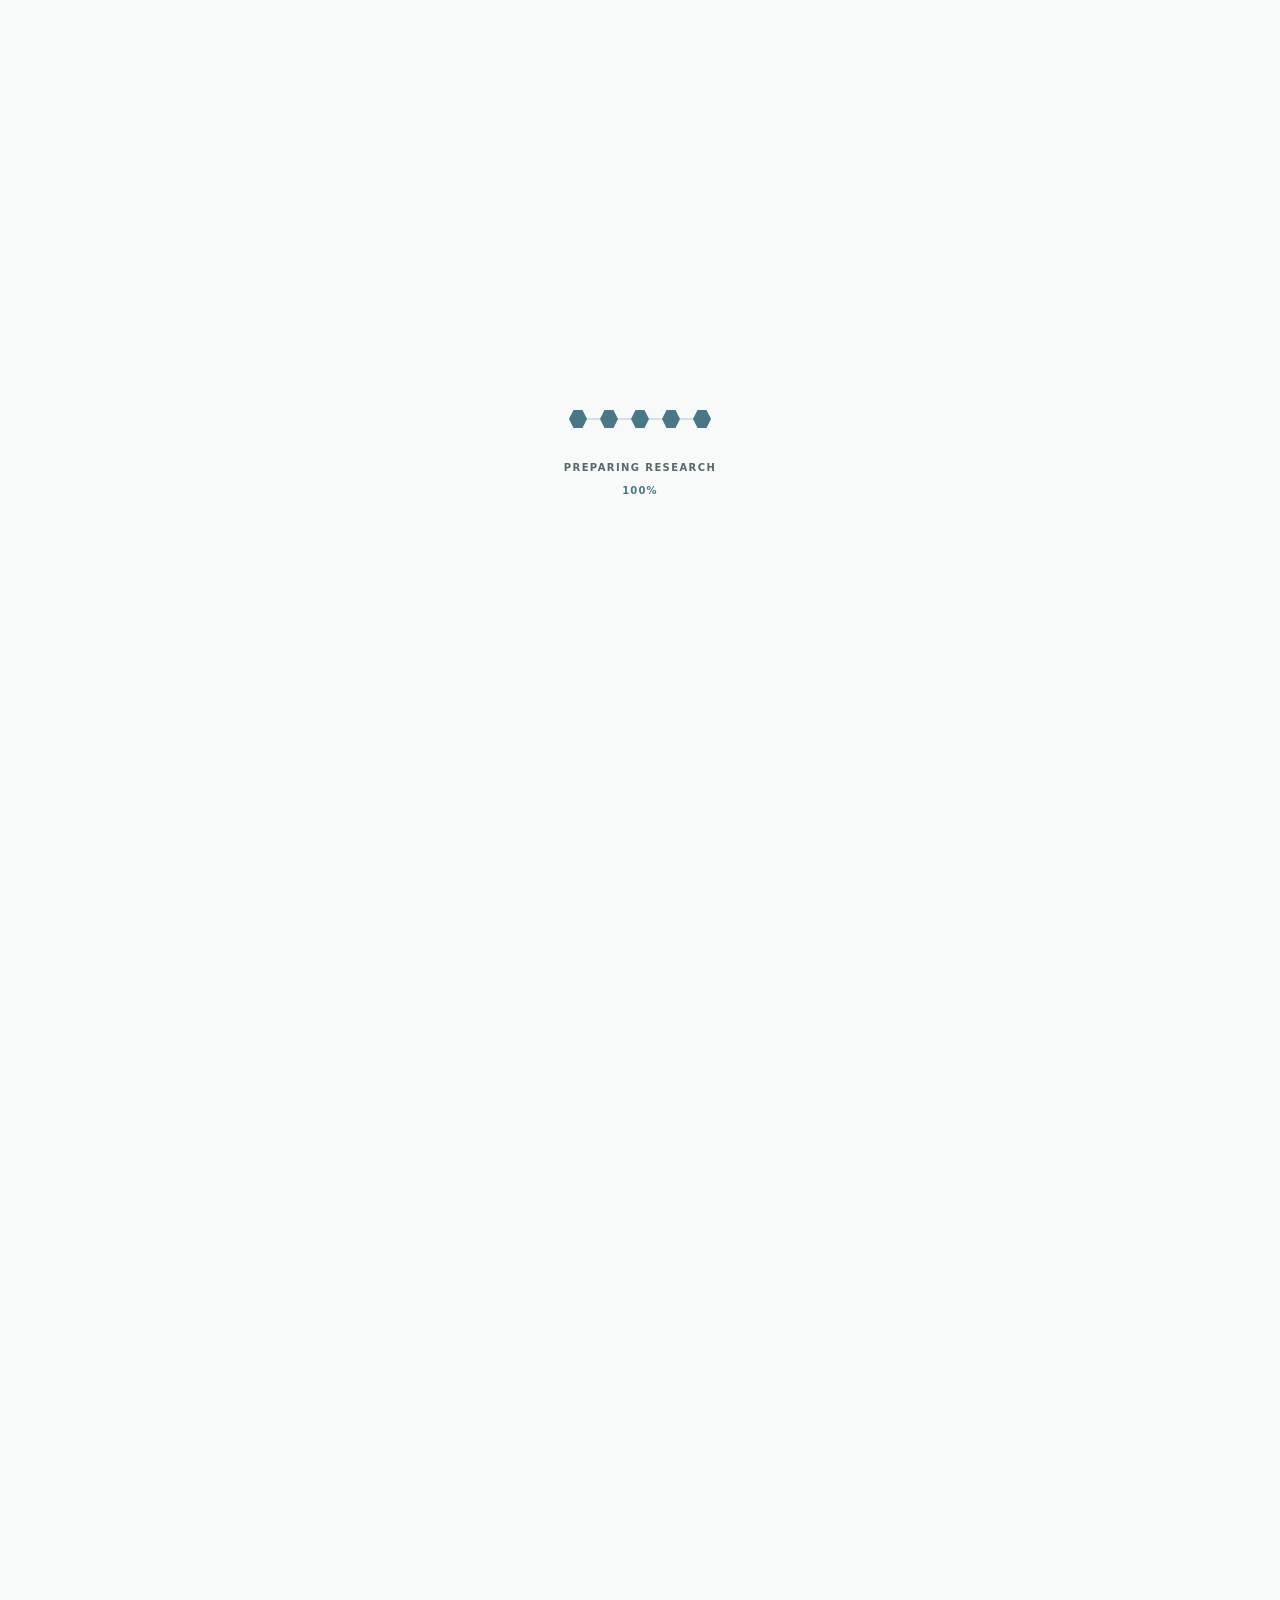
==== commit 03756900: "Publish site from private source 42a79e17577fd7a5c9439e6c9beda0267f761a03" ====
--- a/publications/index.html
+++ b/publications/index.html
@@ -1,4 +1,4 @@
-<!doctype html><html lang="en"><head><meta charset="utf-8"><meta name="viewport" content="width=device-width,initial-scale=1"><title>Publications · Lior Skoury</title><meta name="description" content="Research in Digital Twin systems, manufacturing coordination, and data-driven modelling of physical processes."><meta name="robots" content="index,follow"><meta name="color-scheme" content="light"><meta name="theme-color" content="#f8faf9"><meta http-equiv="Content-Security-Policy" content="default-src 'self'; script-src 'self'; style-src 'self'; img-src 'self' data:; frame-src https://www.youtube-nocookie.com https://player.vimeo.com; media-src 'self' https:; connect-src 'self'; object-src 'none'; base-uri 'self'; form-action 'none'"><link rel="canonical" href="https://liorskoury-git.github.io/publications/"><meta property="og:title" content="Publications · Lior Skoury"><meta property="og:description" content="Research in Digital Twin systems, manufacturing coordination, and data-driven modelling of physical processes."><meta property="og:type" content="website"><link rel="icon" type="image/svg+xml" href="/assets/favicon.svg?v=650854b74d60"><script src="/assets/loader.js?v=dba7fbd43086"></script><link rel="stylesheet" href="/assets/loader.css?v=68f86a6a60f5"><link rel="stylesheet" href="/assets/styles.css?v=44f8c890c635"><link rel="stylesheet" href="/assets/editorial.css?v=6020f417c552"><link rel="stylesheet" href="/assets/thread-svg.css?v=e17646e899cc"><link rel="stylesheet" href="/assets/system-svg.css?v=73e3468af432"><link rel="stylesheet" href="/assets/actor-svg.css?v=8cb5feb9dd63"><link rel="stylesheet" href="/assets/service-svg.css?v=e2cc6b1955b9"><script type="module" src="/assets/app.js?v=94cdbc0931f2"></script></head><body><div class="page-loader" role="status" aria-live="polite"><div class="page-loader-inner"><span class="page-loader-track" aria-hidden="true"><i></i><i></i><i></i><i></i><i></i></span><span class="page-loader-label">Preparing research</span></div></div>
+<!doctype html><html lang="en"><head><meta charset="utf-8"><meta name="viewport" content="width=device-width,initial-scale=1"><title>Publications · Lior Skoury</title><meta name="description" content="Research in Digital Twin systems, manufacturing coordination, and data-driven modelling of physical processes."><meta name="robots" content="index,follow"><meta name="color-scheme" content="light"><meta name="theme-color" content="#f8faf9"><meta http-equiv="Content-Security-Policy" content="default-src 'self'; script-src 'self' https://cloud.umami.is; style-src 'self'; img-src 'self' data:; frame-src https://www.youtube-nocookie.com https://player.vimeo.com; media-src 'self' https:; connect-src 'self' https://gateway.umami.is; object-src 'none'; base-uri 'self'; form-action 'none'"><link rel="canonical" href="https://liorskoury-git.github.io/publications/"><meta property="og:title" content="Publications · Lior Skoury"><meta property="og:description" content="Research in Digital Twin systems, manufacturing coordination, and data-driven modelling of physical processes."><meta property="og:type" content="website"><link rel="icon" type="image/svg+xml" href="/assets/favicon.svg?v=650854b74d60"><script src="/assets/loader.js?v=dba7fbd43086"></script><script defer src="https://cloud.umami.is/script.js" data-website-id="52de3d24-4a3d-4118-b2b0-4085006f8740" data-domains="liorskoury-git.github.io" data-do-not-track="true"></script><script defer src="/assets/analytics-events.js?v=ce30b088c900"></script><link rel="stylesheet" href="/assets/loader.css?v=68f86a6a60f5"><link rel="stylesheet" href="/assets/styles.css?v=44f8c890c635"><link rel="stylesheet" href="/assets/editorial.css?v=6020f417c552"><link rel="stylesheet" href="/assets/thread-svg.css?v=e17646e899cc"><link rel="stylesheet" href="/assets/system-svg.css?v=73e3468af432"><link rel="stylesheet" href="/assets/actor-svg.css?v=8cb5feb9dd63"><link rel="stylesheet" href="/assets/service-svg.css?v=e2cc6b1955b9"><script type="module" src="/assets/app.js?v=94cdbc0931f2"></script></head><body><div class="page-loader" role="status" aria-live="polite"><div class="page-loader-inner"><span class="page-loader-track" aria-hidden="true"><i></i><i></i><i></i><i></i><i></i></span><span class="page-loader-label">Preparing research</span></div></div>
   <a class="skip-link" href="#main">Skip to content</a><header class="site-header has-submenu is-expanded"><div class="header-bar"><div class="header-inner"><a class="brand" href="/" aria-label="Lior Skoury home"><span class="brand-name">Lior Skoury</span><span class="brand-divider" aria-hidden="true">|</span><span class="brand-descriptor">RESEARCH PORTFOLIO.</span></a><button class="home-submenu-toggle" type="button" aria-expanded="true" aria-controls="home-submenu" aria-label="Toggle page sections"></button><button class="menu-toggle" type="button" aria-expanded="false" aria-controls="main-nav">Menu <span aria-hidden="true">☰</span></button><nav id="main-nav" aria-label="Main navigation"><a href="/">Research</a><a href="/publications/" aria-current="page">Publications</a><a href="/satellite-projects/">Satellite Projects</a><a href="/assets/Vitae/Lior_Skoury_CV.docx" download="Lior_Skoury_CV.docx">Vitae</a><a class="nav-contact" href="/#contact">Get in touch <span aria-hidden="true">↗</span></a></nav></div></div><div class="subnav-region"><div class="home-submenu-shell"><nav class="home-submenu" aria-label="Publication sections"><a href="#papers">01_RESEARCH PAPERS</a><a href="#software-dataset">02_SOFTWARE AND DATASET</a></nav></div></div></header>
   <main id="main"><section id="papers" class="container section collection-header publication-page"><div class="publication-heading"><h1 class="eyebrow">Research papers</h1><span>23 publications</span></div><div class="publication-list publication-list--with-images"><article class="publication publication--visual"><a class="pub-image" href="https://doi.org/10.1088/1748-3190/ae91bf" target="_blank" rel="noopener noreferrer" aria-label="Open Modelling cocoon spinning: an agent-based computational approach"><img src="/assets/images/Publications/cards/cocoon.jpg" alt="Image for Modelling cocoon spinning: an agent-based computational approach" width="640" height="400" loading="lazy" decoding="async"></a><div class="pub-copy"><div class="pub-year">2026</div><h3><a class="pub-link" href="https://doi.org/10.1088/1748-3190/ae91bf" target="_blank" rel="noopener noreferrer">Modelling cocoon spinning: an agent-based computational approach <span aria-hidden="true">↗</span></a></h3><p class="authors">Lior Skoury; Nikolai Rosenthal; Thomas Wortmann; Achim Menges; Peter Fratzl; Michaela Eder; Karola Dierichs</p><p class="venue">Bioinspiration &amp; Biomimetics · Volume 21, Number 4</p><div class="publication-tags"><span class="publication-tag publication-tag--reviewed">Peer reviewed</span><span class="publication-tag publication-tag--first">First author</span></div></div></article><article class="publication publication--visual"><a class="pub-image" href="https://doi.org/10.1007/s41693-026-00190-4" target="_blank" rel="noopener noreferrer" aria-label="Open Constraint to capability: a multi-robot screw-press gluing micro-factory for scalable and efficient multi-story timber slab assembly"><img src="/assets/images/Publications/cards/microfactory.jpg" alt="Image for Constraint to capability: a multi-robot screw-press gluing micro-factory for scalable and efficient multi-story timber slab assembly" width="640" height="400" loading="lazy" decoding="async"></a><div class="pub-copy"><div class="pub-year">2026</div><h3><a class="pub-link" href="https://doi.org/10.1007/s41693-026-00190-4" target="_blank" rel="noopener noreferrer">Constraint to capability: a multi-robot screw-press gluing micro-factory for scalable and efficient multi-story timber slab assembly <span aria-hidden="true">↗</span></a></h3><p class="authors">Zhenxiang Huang; Tim Stark; Lior Skoury; Aaron Wagner; Simon Treml; Felix Amtsberg; Hans Jakob Wagner; Thomas Wortmann; Achim Menges</p><p class="venue">Construction Robotics · Volume 10, article 18</p><div class="publication-tags"><span class="publication-tag publication-tag--reviewed">Peer reviewed</span><span class="publication-tag publication-tag--control">Control and management</span></div></div></article><article class="publication publication--visual"><a class="pub-image" href="https://doi.org/10.1016/j.aei.2026.104728" target="_blank" rel="noopener noreferrer" aria-label="Open Digital Twin architecture for heterogeneous fabrication and construction in AEC"><img src="/assets/images/Publications/cards/architecture.jpg" alt="Image for Digital Twin architecture for heterogeneous fabrication and construction in AEC" width="640" height="400" loading="lazy" decoding="async"></a><div class="pub-copy"><div class="pub-year">2026</div><h3><a class="pub-link" href="https://doi.org/10.1016/j.aei.2026.104728" target="_blank" rel="noopener noreferrer">Digital Twin architecture for heterogeneous fabrication and construction in AEC <span aria-hidden="true">↗</span></a></h3><p class="authors">Lior Skoury; Achim Menges; Thomas Wortmann</p><p class="venue">Advanced Engineering Informatics · Volume 74, Part C, article 104728</p><div class="publication-tags"><span class="publication-tag publication-tag--reviewed">Peer reviewed</span><span class="publication-tag publication-tag--first">First author</span><span class="publication-tag publication-tag--foundation">Foundation</span><span class="publication-tag publication-tag--control">Control and management</span></div></div></article><article class="publication publication--visual"><a class="pub-image" href="https://doi.org/10.1109/ICRA57385.2026.11696913" target="_blank" rel="noopener noreferrer" aria-label="Open LASER: Level-Based Asynchronous Scheduling and Execution Regime for Spatiotemporally Constrained Multi-Robot Timber Manufacturing"><img src="/assets/images/Publications/cards/laser.jpg" alt="Image for LASER: Level-Based Asynchronous Scheduling and Execution Regime for Spatiotemporally Constrained Multi-Robot Timber Manufacturing" width="640" height="400" loading="lazy" decoding="async"></a><div class="pub-copy"><div class="pub-year">2026</div><h3><a class="pub-link" href="https://doi.org/10.1109/ICRA57385.2026.11696913" target="_blank" rel="noopener noreferrer">LASER: Level-Based Asynchronous Scheduling and Execution Regime for Spatiotemporally Constrained Multi-Robot Timber Manufacturing <span aria-hidden="true">↗</span></a></h3><p class="authors">Zhenxiang Huang; Lior Skoury; Tim Stark; Aaron Wagner; Hans Jakob Wagner; Thomas Wortmann; Achim Menges</p><p class="venue">IEEE International Conference on Robotics and Automation (ICRA) · pp. 7649–7656</p><span class="badge award">Co-authored award-winning paper · ICRA 2026 Best Student Paper Award</span><div class="publication-tags"><span class="publication-tag publication-tag--reviewed">Peer reviewed</span><span class="publication-tag publication-tag--control">Control and management</span></div></div></article><article class="publication publication--visual"><a class="pub-image" href="https://indin2026.ieee-ies.org/program/index.html" target="_blank" rel="noopener noreferrer" aria-label="Open AR Worker Guidance and Vision-Based Quality Control for Human-Robot Cooperation in Robotic Prefabrication for Timber Construction"><img src="/assets/images/Publications/cards/ar-worker-guidance.jpg" alt="Image for AR Worker Guidance and Vision-Based Quality Control for Human-Robot Cooperation in Robotic Prefabrication for Timber Construction" width="640" height="400" loading="lazy" decoding="async"></a><div class="pub-copy"><div class="pub-year">2026</div><h3><a class="pub-link" href="https://indin2026.ieee-ies.org/program/index.html" target="_blank" rel="noopener noreferrer">AR Worker Guidance and Vision-Based Quality Control for Human-Robot Cooperation in Robotic Prefabrication for Timber Construction <span aria-hidden="true">↗</span></a></h3><p class="authors">Matthias Marquart; Siddieq Mansour; Samed Ajdinović; Alexander Verl; Edgar Schefer; Lasath Siriwardena; Nicolas Pousa; Lior Skoury; Thomas Wortmann; Achim Menges</p><p class="venue">IEEE International Conference on Industrial Informatics (INDIN 2026)</p><div class="publication-tags"><span class="publication-tag publication-tag--reviewed">Peer reviewed</span><span class="publication-tag publication-tag--foundation">Foundation</span><span class="publication-tag publication-tag--control">Control and management</span><span class="publication-tag publication-tag--data-ai">Data-informed AI</span></div></div></article><article class="publication publication--visual"><a class="pub-image" href="https://doi.org/10.1016/j.autcon.2025.106706" target="_blank" rel="noopener noreferrer" aria-label="Open Data-informed Digital Twin for large-scale 3D printing in construction"><img src="/assets/images/Publications/cards/printing.jpg" alt="Image for Data-informed Digital Twin for large-scale 3D printing in construction" width="640" height="400" loading="lazy" decoding="async"></a><div class="pub-copy"><div class="pub-year">2026</div><h3><a class="pub-link" href="https://doi.org/10.1016/j.autcon.2025.106706" target="_blank" rel="noopener noreferrer">Data-informed Digital Twin for large-scale 3D printing in construction <span aria-hidden="true">↗</span></a></h3><p class="authors">Lior Skoury; Ofer Asaf; Aaron Sprecher; Achim Menges; Thomas Wortmann</p><p class="venue">Automation in Construction · Volume 182, article 106706</p><div class="publication-tags"><span class="publication-tag publication-tag--reviewed">Peer reviewed</span><span class="publication-tag publication-tag--first">First author</span><span class="publication-tag publication-tag--foundation">Foundation</span><span class="publication-tag publication-tag--control">Control and management</span><span class="publication-tag publication-tag--data-ai">Data-informed AI</span></div></div></article><article class="publication publication--visual"><a class="pub-image" href="https://doi.org/10.1016/j.aei.2025.103475" target="_blank" rel="noopener noreferrer" aria-label="Open An implementation and evaluation of large-scale multi-user human–robot collaboration with head-mounted augmented reality"><img src="/assets/images/Publications/cards/hrc.jpg" alt="Image for An implementation and evaluation of large-scale multi-user human–robot collaboration with head-mounted augmented reality" width="640" height="400" loading="lazy" decoding="async"></a><div class="pub-copy"><div class="pub-year">2025</div><h3><a class="pub-link" href="https://doi.org/10.1016/j.aei.2025.103475" target="_blank" rel="noopener noreferrer">An implementation and evaluation of large-scale multi-user human–robot collaboration with head-mounted augmented reality <span aria-hidden="true">↗</span></a></h3><p class="authors">Xiliu Yang; Felix Amtsberg; Benjamin Kaiser; Lior Skoury; Tim Stark; Simon Treml; Nils Opgenorth; Aimée Sousa Calepso; Michael Sedlmair; Thomas Wortmann; Alexander Verl; Achim Menges</p><p class="venue">Advanced Engineering Informatics · Volume 67, article 103475</p><span class="badge award">Co-authored award-winning paper · IntCDC Best Publication Award 2025</span><div class="publication-tags"><span class="publication-tag publication-tag--reviewed">Peer reviewed</span><span class="publication-tag publication-tag--control">Control and management</span></div></div></article><article class="publication publication--visual"><a class="pub-image" href="https://doi.org/10.52842/conf.ecaade.2025.2.127" target="_blank" rel="noopener noreferrer" aria-label="Open From Passive to Active Matter: A novel robot-material system for parallel construction"><img src="/assets/images/Publications/cards/active-matter.jpg" alt="Image for From Passive to Active Matter: A novel robot-material system for parallel construction" width="640" height="400" loading="lazy" decoding="async"></a><div class="pub-copy"><div class="pub-year">2025</div><h3><a class="pub-link" href="https://doi.org/10.52842/conf.ecaade.2025.2.127" target="_blank" rel="noopener noreferrer">From Passive to Active Matter: A novel robot-material system for parallel construction <span aria-hidden="true">↗</span></a></h3><p class="authors">Xin Sun; Chia-Yen Wu; Philipp Kragl; Lior Skoury; Samuel Leder; Thomas Wortmann; Achim Menges</p><p class="venue">Education and research in Computer Aided Architectural Design in Europe (eCAADe 2025)</p><div class="publication-tags"><span class="publication-tag publication-tag--reviewed">Peer reviewed</span></div></div></article><article class="publication publication--visual"><a class="pub-image" href="https://doi.org/10.52842/conf.acadia.2024.2.253" target="_blank" rel="noopener noreferrer" aria-label="Open Controlled Anisotropy"><img src="/assets/images/Publications/cards/anisotropy.jpg" alt="Image for Controlled Anisotropy" width="640" height="400" loading="lazy" decoding="async"></a><div class="pub-copy"><div class="pub-year">2024</div><h3><a class="pub-link" href="https://doi.org/10.52842/conf.acadia.2024.2.253" target="_blank" rel="noopener noreferrer">Controlled Anisotropy <span aria-hidden="true">↗</span></a></h3><p class="authors">Tzu-Ying Chen; Simon Treml; Lior Skoury; Jorge A. Christie Remy-Maillet; Hans Jakob Wagner; Achim Menges; Jan Knippers</p><p class="venue">Association for Computer Aided Design in Architecture (ACADIA 2024)</p><div class="publication-tags"><span class="publication-tag publication-tag--reviewed">Peer reviewed</span></div></div></article><article class="publication publication--visual"><a class="pub-image" href="https://doi.org/10.1145/3652620.3688255" target="_blank" rel="noopener noreferrer" aria-label="Open Digital twin architecture for the AEC Industry: A case study in collective robotic construction"><img src="/assets/images/Publications/cards/collective.jpg" alt="Image for Digital twin architecture for the AEC Industry: A case study in collective robotic construction" width="640" height="400" loading="lazy" decoding="async"></a><div class="pub-copy"><div class="pub-year">2024</div><h3><a class="pub-link" href="https://doi.org/10.1145/3652620.3688255" target="_blank" rel="noopener noreferrer">Digital twin architecture for the AEC Industry: A case study in collective robotic construction <span aria-hidden="true">↗</span></a></h3><p class="authors">Lior Skoury; Samuel Leder; Achim Menges; Thomas Wortmann</p><p class="venue">ACM/IEEE MODELS Companion ’24 · pp. 413–418</p><div class="publication-tags"><span class="publication-tag publication-tag--reviewed">Peer reviewed</span><span class="publication-tag publication-tag--first">First author</span><span class="publication-tag publication-tag--foundation">Foundation</span><span class="publication-tag publication-tag--control">Control and management</span></div></div></article><article class="publication publication--visual"><a class="pub-image" href="https://doi.org/10.1007/978-3-031-68275-9_41" target="_blank" rel="noopener noreferrer" aria-label="Open Prediction Models for Co-Design in Industry 4.0"><img src="/assets/images/Publications/cards/prediction.jpg" alt="Image for Prediction Models for Co-Design in Industry 4.0" width="640" height="400" loading="lazy" decoding="async"></a><div class="pub-copy"><div class="pub-year">2024</div><h3><a class="pub-link" href="https://doi.org/10.1007/978-3-031-68275-9_41" target="_blank" rel="noopener noreferrer">Prediction Models for Co-Design in Industry 4.0 <span aria-hidden="true">↗</span></a></h3><p class="authors">Lior Skoury; Thomas Wortmann</p><p class="venue">Design Modelling Symposium · Scalable Disruptors (DMS 2024)</p><div class="publication-tags"><span class="publication-tag publication-tag--reviewed">Peer reviewed</span><span class="publication-tag publication-tag--first">First author</span><span class="publication-tag publication-tag--data-ai">Data-informed AI</span></div></div></article><article class="publication publication--visual"><a class="pub-image" href="https://doi.org/10.1007/978-3-031-68323-7_21" target="_blank" rel="noopener noreferrer" aria-label="Open Putting Co-Design-Supporting Data Lakes to the Test: An Evaluation on AEC Case Studies"><img src="/assets/images/Publications/cards/data-lakes.jpg" alt="Image for Putting Co-Design-Supporting Data Lakes to the Test: An Evaluation on AEC Case Studies" width="640" height="400" loading="lazy" decoding="async"></a><div class="pub-copy"><div class="pub-year">2024</div><h3><a class="pub-link" href="https://doi.org/10.1007/978-3-031-68323-7_21" target="_blank" rel="noopener noreferrer">Putting Co-Design-Supporting Data Lakes to the Test: An Evaluation on AEC Case Studies <span aria-hidden="true">↗</span></a></h3><p class="authors">Melanie Herschel; Andreas Gienger; Anja Patricia Regina Lauer; Charlotte Stein; Lior Skoury; Nico Lässig; Carsten Ellwein; Alexander Verl; Thomas Wortmann; Cristina Tarin Sauer</p><p class="venue">The 26th International Conference on Big Data Analytics and Knowledge Discovery (DAWAK 2024)</p><div class="publication-tags"><span class="publication-tag publication-tag--reviewed">Peer reviewed</span><span class="publication-tag publication-tag--foundation">Foundation</span><span class="publication-tag publication-tag--control">Control and management</span></div></div></article><article class="publication publication--visual"><a class="pub-image" href="https://doi.org/10.2307/jj.11374766.7" target="_blank" rel="noopener noreferrer" aria-label="Open Multi-Scalar Computational Fabrication and Construction of Bio-Based Building Envelopes: The Livmats Biomimetic Shell"><img src="/assets/images/Publications/cards/shell-envelope.jpg" alt="Image for Multi-Scalar Computational Fabrication and Construction of Bio-Based Building Envelopes: The Livmats Biomimetic Shell" width="640" height="400" loading="lazy" decoding="async"></a><div class="pub-copy"><div class="pub-year">2024</div><h3><a class="pub-link" href="https://doi.org/10.2307/jj.11374766.7" target="_blank" rel="noopener noreferrer">Multi-Scalar Computational Fabrication and Construction of Bio-Based Building Envelopes: The Livmats Biomimetic Shell <span aria-hidden="true">↗</span></a></h3><p class="authors">Nils Opgenorth; Tiffany Cheng; Anja Patricia Regina Lauer; Lior Skoury; Ekin Sila Sahin; Tim Stark; Yasaman Tahouni; Simon Treml; Monika Göbel; Laura Kiesewetter; Christoph Schlopschnat; Max Benjamin Zorn; Xiliu Yang; Felix Amtsberg; Hans Jakob Wagner; Dylan Wood; Oliver Sawodny; Thomas Wortmann; Achim Menges</p><p class="venue">Fabricate 2024: Creating Resourceful Futures</p><div class="publication-tags"><span class="publication-tag publication-tag--reviewed">Peer reviewed</span><span class="publication-tag publication-tag--control">Control and management</span></div></div></article><article class="publication publication--visual"><a class="pub-image" href="https://doi.org/10.1016/j.autcon.2023.105229" target="_blank" rel="noopener noreferrer" aria-label="Open Towards data-informed co-design in digital fabrication"><img src="/assets/images/Publications/cards/codesign.jpg" alt="Image for Towards data-informed co-design in digital fabrication" width="640" height="400" loading="lazy" decoding="async"></a><div class="pub-copy"><div class="pub-year">2024</div><h3><a class="pub-link" href="https://doi.org/10.1016/j.autcon.2023.105229" target="_blank" rel="noopener noreferrer">Towards data-informed co-design in digital fabrication <span aria-hidden="true">↗</span></a></h3><p class="authors">Lior Skoury; Simon Treml; Nils Opgenorth; Felix Amtsberg; Hans Jakob Wagner; Achim Menges; Thomas Wortmann</p><p class="venue">Automation in Construction · Volume 158, article 105229</p><div class="publication-tags"><span class="publication-tag publication-tag--reviewed">Peer reviewed</span><span class="publication-tag publication-tag--first">First author</span><span class="publication-tag publication-tag--foundation">Foundation</span><span class="publication-tag publication-tag--control">Control and management</span><span class="publication-tag publication-tag--data-ai">Data-informed AI</span></div></div></article><article class="publication publication--visual"><a class="pub-image" href="https://doi.org/10.1002/bate.202300070" target="_blank" rel="noopener noreferrer" aria-label="Open Multi‐Akteur‐Fabrikation im Bauwesen: Co‐Design‐Methoden für eine anpassungsfähigere Vorfabrikation"><img src="/assets/images/Publications/cards/multi-akteur.jpg" alt="Image for Multi‐Akteur‐Fabrikation im Bauwesen: Co‐Design‐Methoden für eine anpassungsfähigere Vorfabrikation" width="640" height="400" loading="lazy" decoding="async"></a><div class="pub-copy"><div class="pub-year">2023</div><h3><a class="pub-link" href="https://doi.org/10.1002/bate.202300070" target="_blank" rel="noopener noreferrer">Multi‐Akteur‐Fabrikation im Bauwesen: Co‐Design‐Methoden für eine anpassungsfähigere Vorfabrikation <span aria-hidden="true">↗</span></a></h3><p class="authors">Felix Amtsberg; Xiliu Yang; Lior Skoury; Gili Ron; Benjamin Kaiser; Aimée Sousa Calepso; Michael Sedlmair; Alexander Verl; Thomas Wortmann; Achim Menges</p><p class="venue">Bautechnik · Volume 100, Issue 10</p><div class="publication-tags"><span class="publication-tag publication-tag--reviewed">Peer reviewed</span><span class="publication-tag publication-tag--control">Control and management</span></div></div></article><article class="publication publication--visual"><a class="pub-image" href="https://doi.org/10.1515/9783111162683-019" target="_blank" rel="noopener noreferrer" aria-label="Open Artificial Intelligence Automated Task Planning for Fabrication"><img src="/assets/images/Publications/cards/ai-task-planning.jpg" alt="Image for Artificial Intelligence Automated Task Planning for Fabrication" width="640" height="400" loading="lazy" decoding="async"></a><div class="pub-copy"><div class="pub-year">2023</div><h3><a class="pub-link" href="https://doi.org/10.1515/9783111162683-019" target="_blank" rel="noopener noreferrer">Artificial Intelligence Automated Task Planning for Fabrication <span aria-hidden="true">↗</span></a></h3><p class="authors">Shermin Sherkat; Lior Skoury; Andreas Wortmann; Thomas Wortmann</p><p class="venue">Advances in Architectural Geometry (AAG 2023)</p><div class="publication-tags"><span class="publication-tag publication-tag--reviewed">Peer reviewed</span><span class="publication-tag publication-tag--data-ai">Data-informed AI</span></div></div></article><article class="publication publication--visual"><a class="pub-image" href="https://doi.org/10.52842/conf.ecaade.2023.1.417" target="_blank" rel="noopener noreferrer" aria-label="Open Multi-Actor Fabrication for Digital Timber Construction"><img src="/assets/images/Publications/cards/multi-actor.jpg" alt="Image for Multi-Actor Fabrication for Digital Timber Construction" width="640" height="400" loading="lazy" decoding="async"></a><div class="pub-copy"><div class="pub-year">2023</div><h3><a class="pub-link" href="https://doi.org/10.52842/conf.ecaade.2023.1.417" target="_blank" rel="noopener noreferrer">Multi-Actor Fabrication for Digital Timber Construction <span aria-hidden="true">↗</span></a></h3><p class="authors">Felix Amtsberg; Xiliu Yang; Lior Skoury; Aimée Sousa Calepso; Michael Sedlmair; Thomas Wortmann; Achim Menges</p><p class="venue">Education and research in Computer Aided Architectural Design in Europe (eCAADe 2023)</p><div class="publication-tags"><span class="publication-tag publication-tag--reviewed">Peer reviewed</span><span class="publication-tag publication-tag--control">Control and management</span></div></div></article><article class="publication publication--visual"><a class="pub-image" href="https://doi.org/10.1177/14780771221135003" target="_blank" rel="noopener noreferrer" aria-label="Open Arrangement of reinforcement in variable density timber slab systems for multi-story construction"><img src="/assets/images/Publications/cards/reinforcement.jpg" alt="Image for Arrangement of reinforcement in variable density timber slab systems for multi-story construction" width="640" height="400" loading="lazy" decoding="async"></a><div class="pub-copy"><div class="pub-year">2022</div><h3><a class="pub-link" href="https://doi.org/10.1177/14780771221135003" target="_blank" rel="noopener noreferrer">Arrangement of reinforcement in variable density timber slab systems for multi-story construction <span aria-hidden="true">↗</span></a></h3><p class="authors">Luis Orozco; Anna Krtschil; Lior Skoury; Jan Knippers; Achim Menges</p><p class="venue">International Journal of Architectural Computing · Volume 20, Issue 4</p><div class="publication-tags"><span class="publication-tag publication-tag--reviewed">Peer reviewed</span></div></div></article><article class="publication publication--visual"><a class="pub-image" href="https://doi.org/10.1007/978-3-031-13249-0_47" target="_blank" rel="noopener noreferrer" aria-label="Open A Framework for Managing Data in Multi-actor Fabrication Processes"><img src="/assets/images/Publications/cards/data-framework.jpg" alt="Image for A Framework for Managing Data in Multi-actor Fabrication Processes" width="640" height="400" loading="lazy" decoding="async"></a><div class="pub-copy"><div class="pub-year">2022</div><h3><a class="pub-link" href="https://doi.org/10.1007/978-3-031-13249-0_47" target="_blank" rel="noopener noreferrer">A Framework for Managing Data in Multi-actor Fabrication Processes <span aria-hidden="true">↗</span></a></h3><p class="authors">Lior Skoury; Felix Amtsberg; Xiliu Yang; Hans Jakob Wagner; Achim Menges; Thomas Wortmann</p><p class="venue">Design Modelling Symposium · Towards Radical Regeneration (DMS 2022)</p><div class="publication-tags"><span class="publication-tag publication-tag--reviewed">Peer reviewed</span><span class="publication-tag publication-tag--first">First author</span><span class="publication-tag publication-tag--foundation">Foundation</span><span class="publication-tag publication-tag--control">Control and management</span></div></div></article><article class="publication publication--visual"><a class="pub-image" href="https://doi.org/10.52842/conf.caadria.2022.2.141" target="_blank" rel="noopener noreferrer" aria-label="Open VIZOR: Facilitating Cyber-physical Workflows in Prefabrication through Augmented Reality"><img src="/assets/images/Publications/cards/vizor.jpg" alt="Image for VIZOR: Facilitating Cyber-physical Workflows in Prefabrication through Augmented Reality" width="640" height="400" loading="lazy" decoding="async"></a><div class="pub-copy"><div class="pub-year">2022</div><h3><a class="pub-link" href="https://doi.org/10.52842/conf.caadria.2022.2.141" target="_blank" rel="noopener noreferrer">VIZOR: Facilitating Cyber-physical Workflows in Prefabrication through Augmented Reality <span aria-hidden="true">↗</span></a></h3><p class="authors">Xiliu Yang; Felix Amtsberg; Lior Skoury; Hans Jakob Wagner; Achim Menges</p><p class="venue">Association for Computer-Aided Architectural Design Research in Asia - post carbon - (CAADRIA 2022)</p><div class="publication-tags"><span class="publication-tag publication-tag--reviewed">Peer reviewed</span><span class="publication-tag publication-tag--control">Control and management</span></div></div></article><article class="publication publication--visual"><a class="pub-image" href="https://doi.org/10.22260/isarc2021/0006" target="_blank" rel="noopener noreferrer" aria-label="Open iHRC: An AR-Based Interface for Intuitive, Interactive and Coordinated Task Sharing Between Humans and Robots in Building Construction"><img src="/assets/images/Publications/cards/ihrc.jpg" alt="Image for iHRC: An AR-Based Interface for Intuitive, Interactive and Coordinated Task Sharing Between Humans and Robots in Building Construction" width="640" height="400" loading="lazy" decoding="async"></a><div class="pub-copy"><div class="pub-year">2021</div><h3><a class="pub-link" href="https://doi.org/10.22260/isarc2021/0006" target="_blank" rel="noopener noreferrer">iHRC: An AR-Based Interface for Intuitive, Interactive and Coordinated Task Sharing Between Humans and Robots in Building Construction <span aria-hidden="true">↗</span></a></h3><p class="authors">Felix Amtsberg; Xiliu Yang; Lior Skoury; Hans Jakob Wagner; Achim Menges</p><p class="venue">International Symposium on Automation and Robotics in Construction (ISARC 2021)</p><div class="publication-tags"><span class="publication-tag publication-tag--reviewed">Peer reviewed</span><span class="publication-tag publication-tag--control">Control and management</span></div></div></article><article class="publication publication--visual"><a class="pub-image" href="https://doi.org/10.52842/conf.ecaade.2021.1.303" target="_blank" rel="noopener noreferrer" aria-label="Open Design Methods for Variable Density, Multi-Directional Composite Timber Slab Systems for Multi-Storey Construction"><img src="/assets/images/Publications/cards/slab-design.jpg" alt="Image for Design Methods for Variable Density, Multi-Directional Composite Timber Slab Systems for Multi-Storey Construction" width="640" height="400" loading="lazy" decoding="async"></a><div class="pub-copy"><div class="pub-year">2021</div><h3><a class="pub-link" href="https://doi.org/10.52842/conf.ecaade.2021.1.303" target="_blank" rel="noopener noreferrer">Design Methods for Variable Density, Multi-Directional Composite Timber Slab Systems for Multi-Storey Construction <span aria-hidden="true">↗</span></a></h3><p class="authors">Luis Orozco; Anna Krtschil; Hans Jakob Wagner; Simon Bechert; Felix Amtsberg; Lior Skoury; Jan Knippers; Achim Menges</p><p class="venue">Education and research in Computer Aided Architectural Design in Europe (eCAADe 2021)</p><div class="publication-tags"><span class="publication-tag publication-tag--reviewed">Peer reviewed</span></div></div></article><article class="publication publication--visual"><a class="pub-image" href="https://www.researchgate.net/publication/352248604_Bending_Active_Plates_with_Tensile_Elements_A_Biomimetic_Approach_Inspired_by_the_Australian_Curly_Leaf_Spider_Phonognatha_graeffae" target="_blank" rel="noopener noreferrer" aria-label="Open Bending Active Plates with Tensile Elements: A Biomimetic Approach Inspired by the Australian Curly Leaf Spider (Phonognatha graeffae)"><img src="/assets/images/Publications/cards/bending-plates.jpg" alt="Image for Bending Active Plates with Tensile Elements: A Biomimetic Approach Inspired by the Australian Curly Leaf Spider (Phonognatha graeffae)" width="640" height="400" loading="lazy" decoding="async"></a><div class="pub-copy"><div class="pub-year">2021</div><h3><a class="pub-link" href="https://www.researchgate.net/publication/352248604_Bending_Active_Plates_with_Tensile_Elements_A_Biomimetic_Approach_Inspired_by_the_Australian_Curly_Leaf_Spider_Phonognatha_graeffae" target="_blank" rel="noopener noreferrer">Bending Active Plates with Tensile Elements: A Biomimetic Approach Inspired by the Australian Curly Leaf Spider (Phonognatha graeffae) <span aria-hidden="true">↗</span></a></h3><p class="authors">Cody Tucker; Xiliu Yang; August Lehrecke; Lior Skoury; Manuela Aust; Friedrich Holtmann; Axel Körner; Oliver Betz</p><p class="venue">International Conference on Spatial Structures (IASS 2021)</p><div class="publication-tags"><span class="publication-tag publication-tag--reviewed">Peer reviewed</span></div></div></article></div></section><section id="software-dataset" class="container section publication-software"><div class="publication-heading"><h2 class="eyebrow">Software and dataset</h2><span>7 research outputs</span></div><div class="research-output-group"><h3>Datasets</h3><div class="publication-list publication-list--with-images"><article class="publication publication--visual research-output"><a class="pub-image" href="https://doi.org/10.17617/3.0auuuv" target="_blank" rel="noopener noreferrer" aria-label="Open Data sets of the article: Modelling cocoon spinning an agent-based computational approach on Edmond"><img src="/assets/previews/images/Software_DataSets/Data%20sets%20of%20the%20article%20Modelling%20cocoon%20spinning%20an%20agent-based%20computational%20approach.jpg.jpg" alt="Image for Data sets of the article: Modelling cocoon spinning an agent-based computational approach" width="640" height="400" loading="lazy" decoding="async"></a><div class="pub-copy"><div class="pub-year">2026</div><h4><a class="pub-link" href="https://doi.org/10.17617/3.0auuuv" target="_blank" rel="noopener noreferrer">Data sets of the article: Modelling cocoon spinning an agent-based computational approach <span aria-hidden="true">↗</span></a></h4><p class="authors">Nikolai Rosenthal; Lior Skoury</p><p class="venue">Edmond</p><p class="output-doi">DOI: <a href="https://doi.org/10.17617/3.0auuuv" target="_blank" rel="noopener noreferrer">10.17617/3.0auuuv</a></p></div></article><article class="publication publication--visual research-output"><a class="pub-image" href="https://doi.org/10.18419/DARUS-5612" target="_blank" rel="noopener noreferrer" aria-label="Open Digital Twin task logs for Collective Robotic Construction (CRC) — ROB|ARCH 2024 on DaRUS"><img src="/assets/previews/images/Software_DataSets/Digital%20Twin%20task%20logs%20for%20Collective%20Robotic%20Construction%20(CRC)%20%E2%80%94%20ROBARCH%202024.png.jpg" alt="Image for Digital Twin task logs for Collective Robotic Construction (CRC) — ROB|ARCH 2024" width="640" height="400" loading="lazy" decoding="async"></a><div class="pub-copy"><div class="pub-year">2026</div><h4><a class="pub-link" href="https://doi.org/10.18419/DARUS-5612" target="_blank" rel="noopener noreferrer">Digital Twin task logs for Collective Robotic Construction (CRC) — ROB|ARCH 2024 <span aria-hidden="true">↗</span></a></h4><p class="authors">Lior Skoury; Samuel Leder</p><p class="venue">DaRUS</p><p class="output-doi">DOI: <a href="https://doi.org/10.18419/DARUS-5612" target="_blank" rel="noopener noreferrer">10.18419/DARUS-5612</a></p></div></article><article class="publication publication--visual research-output"><a class="pub-image" href="https://doi.org/10.18419/DARUS-4817" target="_blank" rel="noopener noreferrer" aria-label="Open Digital-Twin Data for Large-Scale 3D Printing on DaRUS"><img src="/assets/previews/images/Software_DataSets/Digital-Twin%20Data%20for%20Large-Scale%203D%20Printing.jpg.jpg" alt="Image for Digital-Twin Data for Large-Scale 3D Printing" width="640" height="400" loading="lazy" decoding="async"></a><div class="pub-copy"><div class="pub-year">2025</div><h4><a class="pub-link" href="https://doi.org/10.18419/DARUS-4817" target="_blank" rel="noopener noreferrer">Digital-Twin Data for Large-Scale 3D Printing <span aria-hidden="true">↗</span></a></h4><p class="authors">Lior Skoury; Ofer Asaf; Aaron Sprecher; Achim Menges; Thomas Wortmann</p><p class="venue">DaRUS</p><p class="output-doi">DOI: <a href="https://doi.org/10.18419/DARUS-4817" target="_blank" rel="noopener noreferrer">10.18419/DARUS-4817</a></p></div></article><article class="publication publication--visual research-output"><a class="pub-image" href="https://doi.org/10.18419/DARUS-3648" target="_blank" rel="noopener noreferrer" aria-label="Open livMats Biomimetic Shell Fabrication Tasks on DaRUS"><img src="/assets/images/Software_DataSets/livMats%20Biomimetic%20Shell%20Fabrication%20Tasks.jpg" alt="Image for livMats Biomimetic Shell Fabrication Tasks" width="640" height="400" loading="lazy" decoding="async"></a><div class="pub-copy"><div class="pub-year">2024</div><h4><a class="pub-link" href="https://doi.org/10.18419/DARUS-3648" target="_blank" rel="noopener noreferrer">livMats Biomimetic Shell Fabrication Tasks <span aria-hidden="true">↗</span></a></h4><p class="authors">Lior Skoury; Thomas Wortmann</p><p class="venue">DaRUS</p><p class="output-doi">DOI: <a href="https://doi.org/10.18419/DARUS-3648" target="_blank" rel="noopener noreferrer">10.18419/DARUS-3648</a></p></div></article><article class="publication publication--visual research-output"><a class="pub-image" href="https://doi.org/10.18419/darus-4434" target="_blank" rel="noopener noreferrer" aria-label="Open Computational design and robotic fabrication for high environmental quality timber constructions: the livMatS Biomimetic Shell case study on DaRUS research dataset"><img src="/assets/images/Publications/cards/shell-case-study.jpg" alt="Image for Computational design and robotic fabrication for high environmental quality timber constructions: the livMatS Biomimetic Shell case study" width="640" height="400" loading="lazy" decoding="async"></a><div class="pub-copy"><div class="pub-year">2024</div><h4><a class="pub-link" href="https://doi.org/10.18419/darus-4434" target="_blank" rel="noopener noreferrer">Computational design and robotic fabrication for high environmental quality timber constructions: the livMatS Biomimetic Shell case study <span aria-hidden="true">↗</span></a></h4><p class="authors">Roberta Di Bari; Anja Patricia Regina Lauer; Christoph Schlopschnat; Simon Treml; Nils Opgenorth; Lior Skoury; Tim Stark; Simon Bechert; Monika Göbel; Hans Jakob Wagner; Dylan Wood; Philip Leistner; Jan Knippers; Achim Menges; Oliver Sawodny; Thomas Wortmann</p><p class="venue">DaRUS research dataset</p><p class="output-doi">DOI: <a href="https://doi.org/10.18419/darus-4434" target="_blank" rel="noopener noreferrer">10.18419/darus-4434</a></p></div></article></div></div><div class="research-output-group"><h3>Open software</h3><div class="publication-list publication-list--with-images"><article class="publication publication--visual research-output"><a class="pub-image" href="https://doi.org/10.18419/DARUS-5649" target="_blank" rel="noopener noreferrer" aria-label="Open Twico Control Engine on DaRUS"><img src="/assets/previews/images/Software_DataSets/Twico%20Control%20Engine.jpg.jpg" alt="Image for Twico Control Engine" width="640" height="400" loading="lazy" decoding="async"></a><div class="pub-copy"><div class="pub-year">2026</div><h4><a class="pub-link" href="https://doi.org/10.18419/DARUS-5649" target="_blank" rel="noopener noreferrer">Twico Control Engine <span aria-hidden="true">↗</span></a></h4><p class="authors">Lior Skoury; Thomas Wortmann</p><p class="venue">DaRUS</p><p class="output-doi">DOI: <a href="https://doi.org/10.18419/DARUS-5649" target="_blank" rel="noopener noreferrer">10.18419/DARUS-5649</a></p></div></article><article class="publication publication--visual research-output"><a class="pub-image" href="https://doi.org/10.18419/DARUS-4193" target="_blank" rel="noopener noreferrer" aria-label="Open Multi-protocol Messaging and Streaming Broker for Grasshopper (RabbitMQ_GH) on DaRUS"><img src="/assets/previews/images/Software_DataSets/Multi-protocol%20Messaging%20and%20Streaming%20Broker%20for%20Grasshopper%20(RabbitMQ_GH).jpg.jpg" alt="Image for Multi-protocol Messaging and Streaming Broker for Grasshopper (RabbitMQ_GH)" width="640" height="400" loading="lazy" decoding="async"></a><div class="pub-copy"><div class="pub-year">2024</div><h4><a class="pub-link" href="https://doi.org/10.18419/DARUS-4193" target="_blank" rel="noopener noreferrer">Multi-protocol Messaging and Streaming Broker for Grasshopper (RabbitMQ_GH) <span aria-hidden="true">↗</span></a></h4><p class="authors">Lior Skoury; Thomas Wortmann</p><p class="venue">DaRUS</p><p class="output-doi">DOI: <a href="https://doi.org/10.18419/DARUS-4193" target="_blank" rel="noopener noreferrer">10.18419/DARUS-4193</a></p></div></article></div></div></section></main>
   <footer id="contact" class="site-footer"><div class="container footer-top"><div><span class="eyebrow">Let’s connect</span><h2>Research in the physical world.</h2><a class="email-link" href="mailto:lior.skoury@gmail.com">lior.skoury@gmail.com <span aria-hidden="true">↗</span></a></div><div class="footer-profile"><strong>Lior Skoury</strong><div class="social-links"><a class="text-link" href="https://github.com/LiorSkoury-git" target="_blank" rel="noopener noreferrer">GitHub <span aria-hidden="true">↗</span></a><a class="text-link" href="https://scholar.google.com/citations?user=lT3iHM4AAAAJ&amp;hl=en" target="_blank" rel="noopener noreferrer">Google Scholar <span aria-hidden="true">↗</span></a><a class="text-link" href="https://www.linkedin.com/in/lior-skoury/" target="_blank" rel="noopener noreferrer">LinkedIn <span aria-hidden="true">↗</span></a></div></div></div><div class="container footer-bottom"><span>© 2026 Lior Skoury</span><span>Digital twins · Manufacturing · Physical AI</span></div></footer>
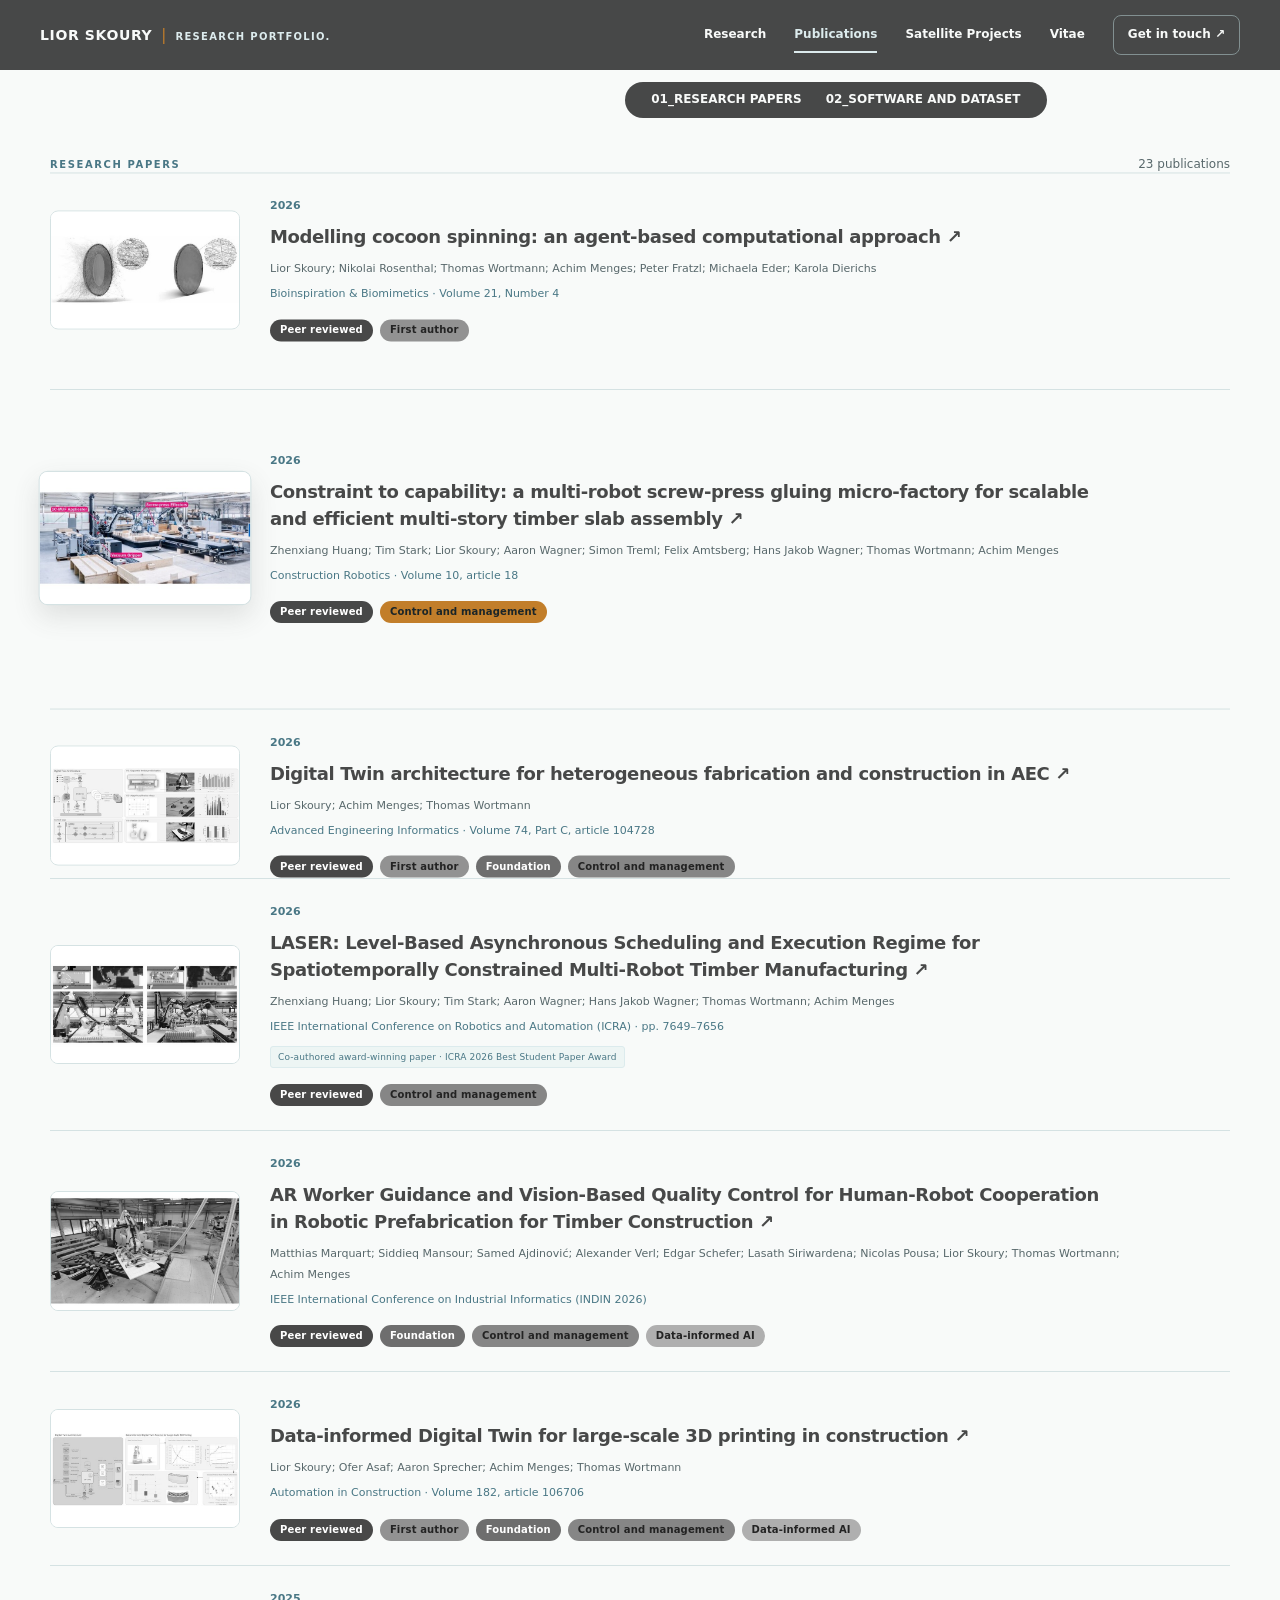
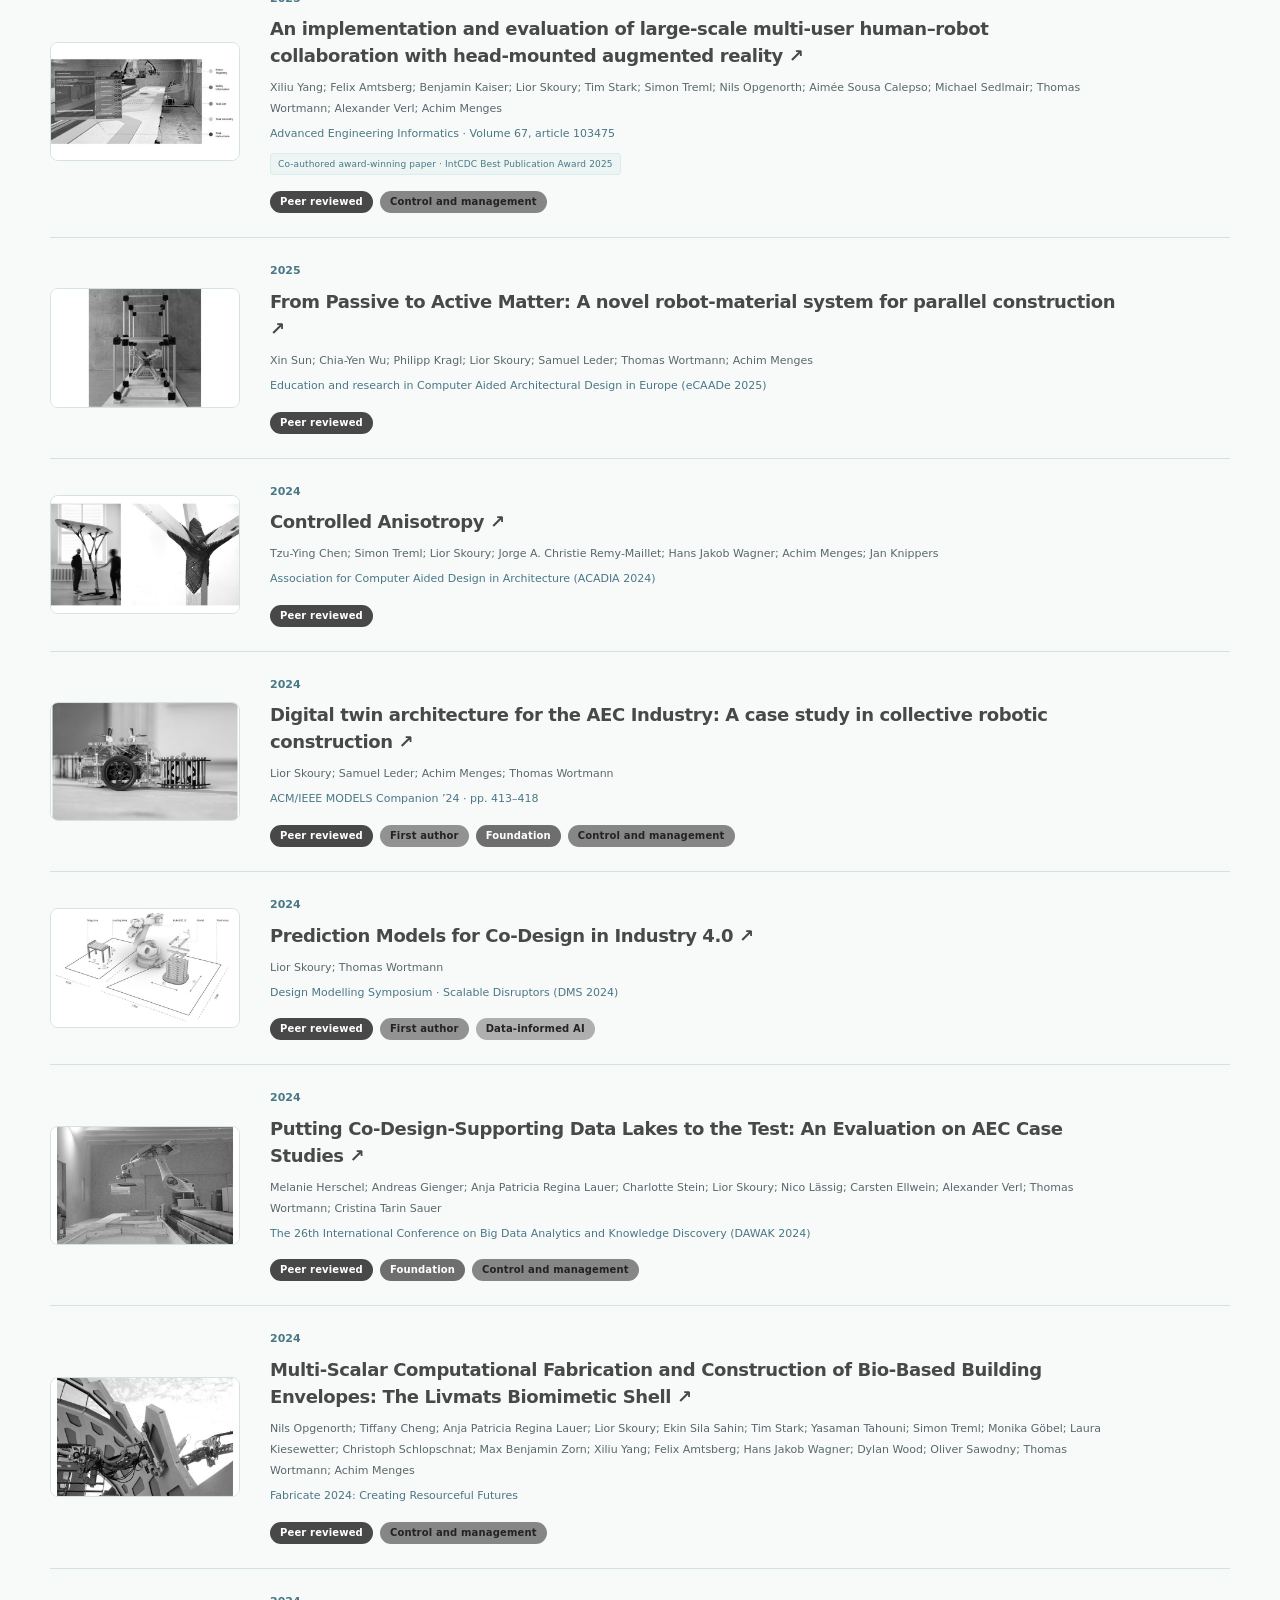
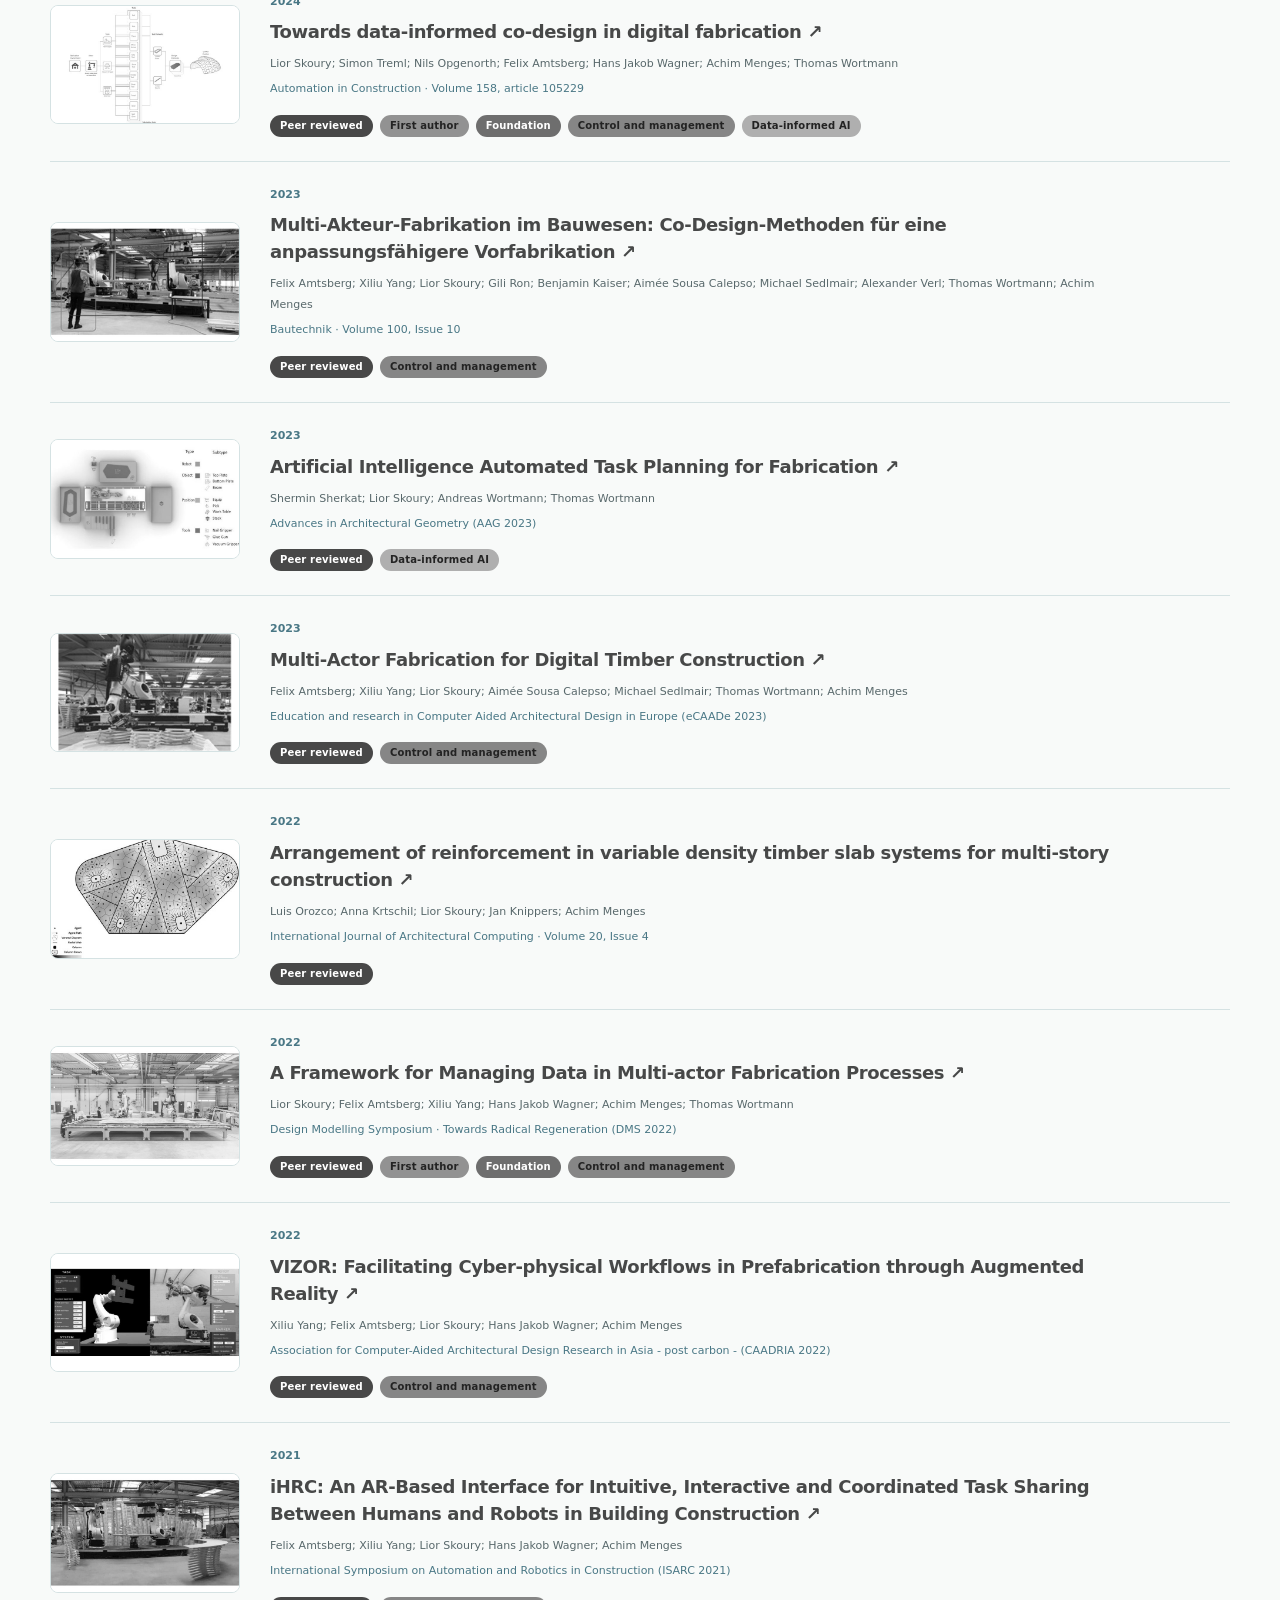
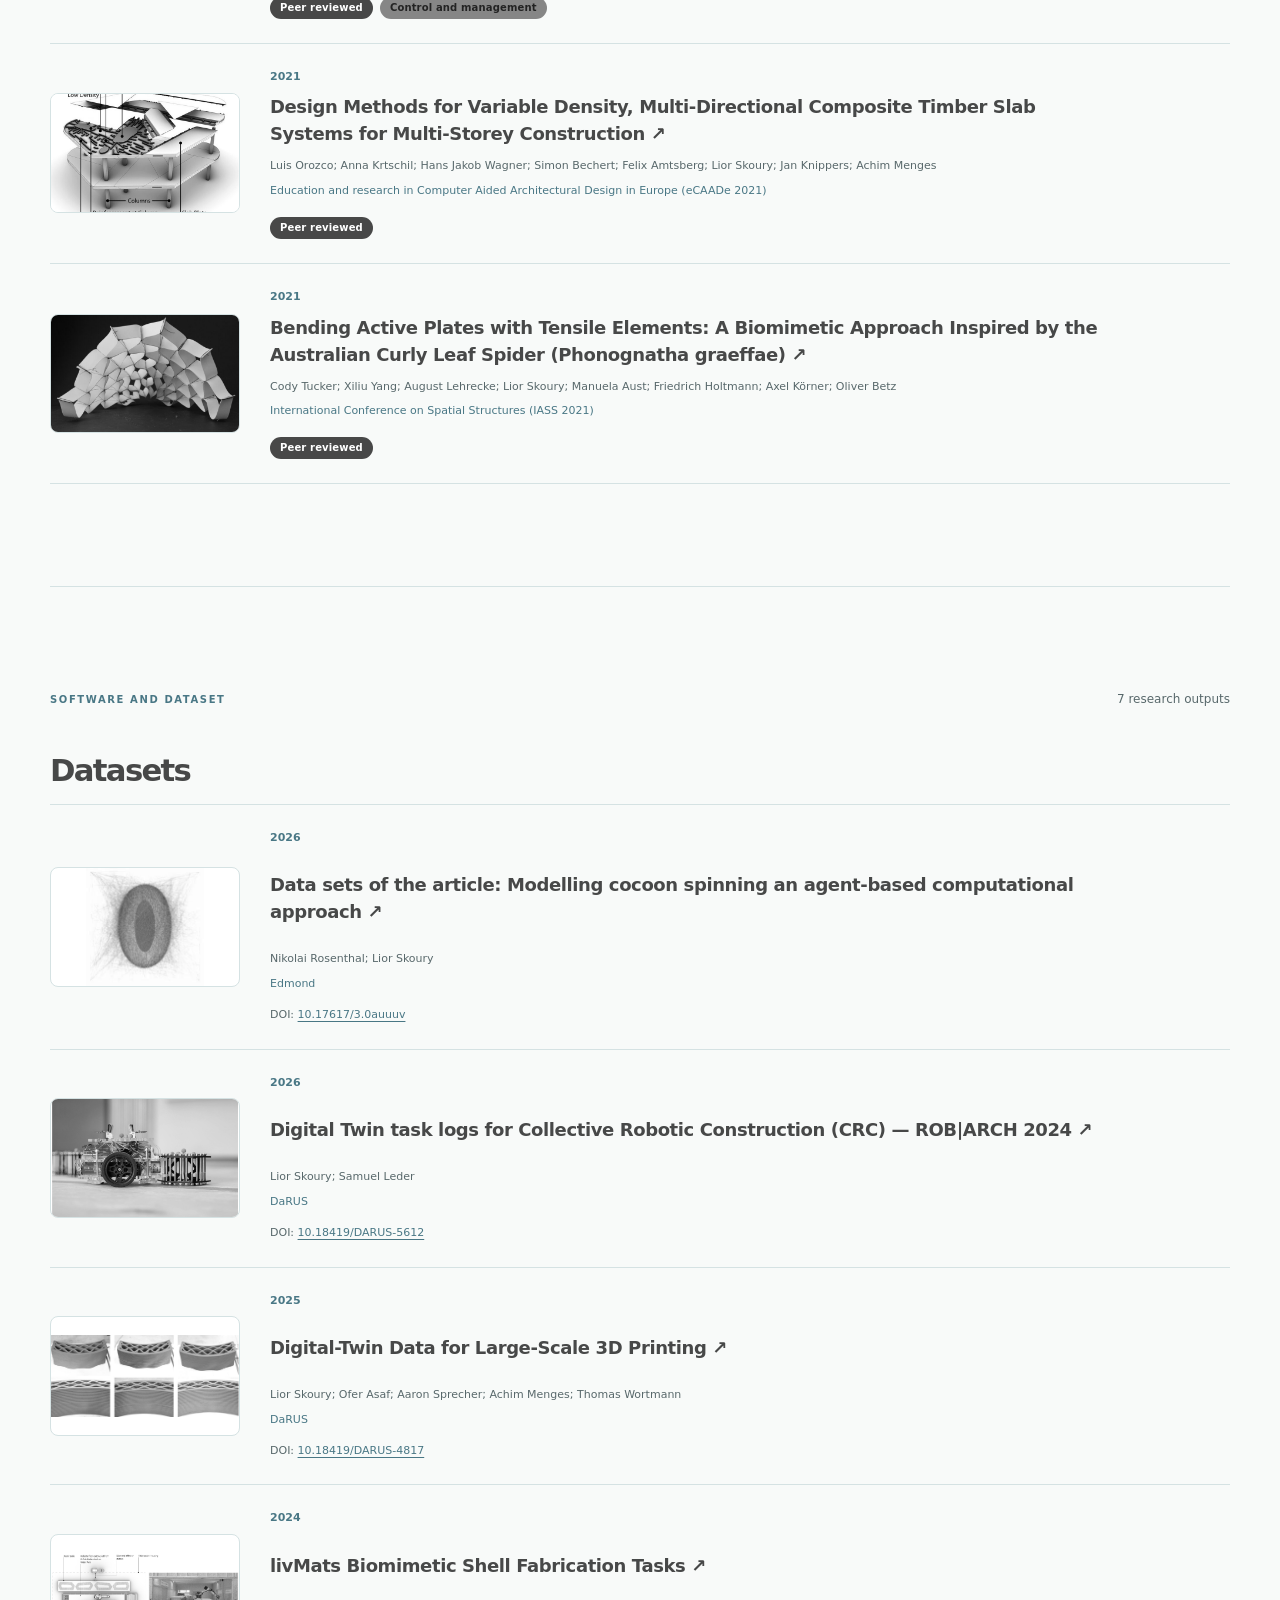
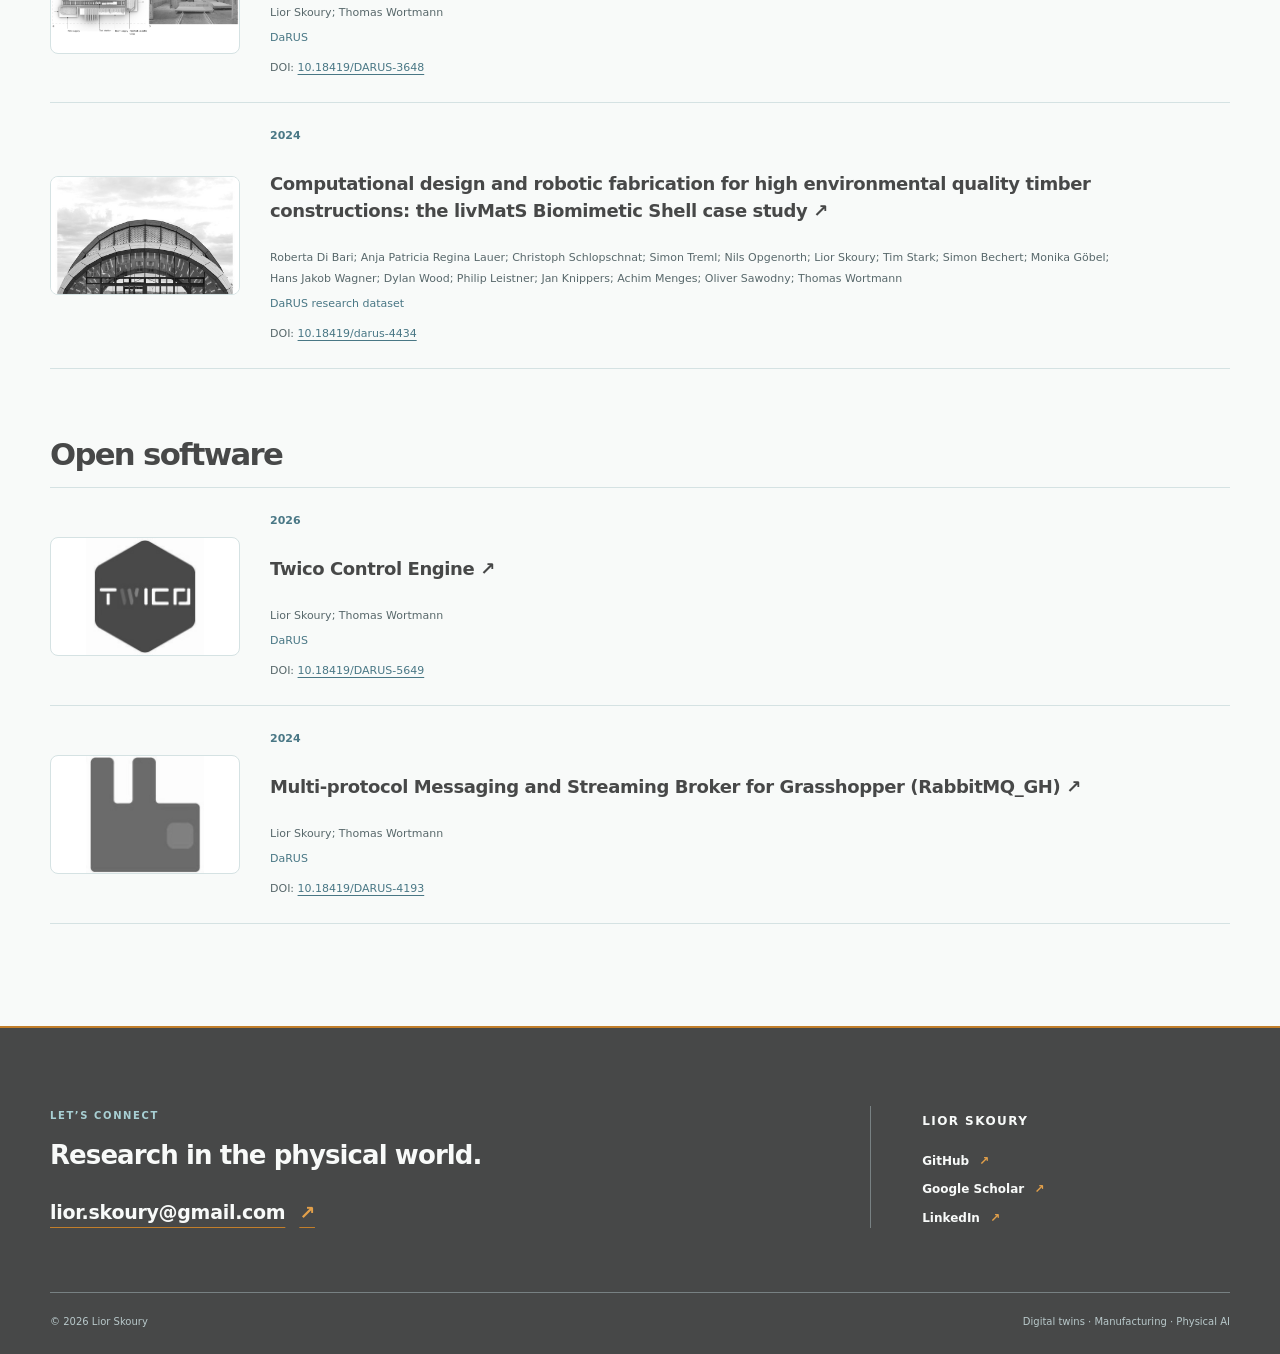
==== commit 8f63d767: "Publish site from private source da5ee582d5658b8adc805b39eb42cd15a84f8a45" ====
--- a/publications/index.html
+++ b/publications/index.html
@@ -1,7 +1,8 @@
-<!doctype html><html lang="en"><head><meta charset="utf-8"><meta name="viewport" content="width=device-width,initial-scale=1"><title>Publications · Lior Skoury</title><meta name="description" content="Research in Digital Twin systems, manufacturing coordination, and data-driven modelling of physical processes."><meta name="robots" content="index,follow"><meta name="color-scheme" content="light"><meta name="theme-color" content="#f8faf9"><meta http-equiv="Content-Security-Policy" content="default-src 'self'; script-src 'self' https://cloud.umami.is; style-src 'self'; img-src 'self' data:; frame-src https://www.youtube-nocookie.com https://player.vimeo.com; media-src 'self' https:; connect-src 'self' https://gateway.umami.is; object-src 'none'; base-uri 'self'; form-action 'none'"><link rel="canonical" href="https://liorskoury-git.github.io/publications/"><meta property="og:title" content="Publications · Lior Skoury"><meta property="og:description" content="Research in Digital Twin systems, manufacturing coordination, and data-driven modelling of physical processes."><meta property="og:type" content="website"><link rel="icon" type="image/svg+xml" href="/assets/favicon.svg?v=650854b74d60"><script src="/assets/loader.js?v=dba7fbd43086"></script><script defer src="https://cloud.umami.is/script.js" data-website-id="52de3d24-4a3d-4118-b2b0-4085006f8740" data-domains="liorskoury-git.github.io" data-do-not-track="true"></script><script defer src="/assets/analytics-events.js?v=ce30b088c900"></script><link rel="stylesheet" href="/assets/loader.css?v=68f86a6a60f5"><link rel="stylesheet" href="/assets/styles.css?v=44f8c890c635"><link rel="stylesheet" href="/assets/editorial.css?v=6020f417c552"><link rel="stylesheet" href="/assets/thread-svg.css?v=e17646e899cc"><link rel="stylesheet" href="/assets/system-svg.css?v=73e3468af432"><link rel="stylesheet" href="/assets/actor-svg.css?v=8cb5feb9dd63"><link rel="stylesheet" href="/assets/service-svg.css?v=e2cc6b1955b9"><script type="module" src="/assets/app.js?v=94cdbc0931f2"></script></head><body><div class="page-loader" role="status" aria-live="polite"><div class="page-loader-inner"><span class="page-loader-track" aria-hidden="true"><i></i><i></i><i></i><i></i><i></i></span><span class="page-loader-label">Preparing research</span></div></div>
+<!doctype html><html lang="en"><head><meta charset="utf-8"><meta name="viewport" content="width=device-width,initial-scale=1"><title>Publications · Lior Skoury</title><meta name="description" content="Research in Digital Twin systems, manufacturing coordination, and data-driven modelling of physical processes."><meta name="robots" content="index,follow"><meta name="color-scheme" content="light"><meta name="theme-color" content="#f8faf9"><meta http-equiv="Content-Security-Policy" content="default-src 'self'; script-src 'self' https://cloud.umami.is; style-src 'self'; img-src 'self' data:; frame-src https://www.youtube-nocookie.com https://player.vimeo.com; media-src 'self' https:; connect-src 'self' https://gateway.umami.is; object-src 'none'; base-uri 'self'; form-action 'none'"><link rel="canonical" href="https://liorskoury-git.github.io/publications/"><meta property="og:title" content="Publications · Lior Skoury"><meta property="og:description" content="Research in Digital Twin systems, manufacturing coordination, and data-driven modelling of physical processes."><meta property="og:type" content="website"><link rel="icon" type="image/svg+xml" href="/assets/favicon.svg?v=650854b74d60"><script src="/assets/loader.js?v=dba7fbd43086"></script><script defer src="https://cloud.umami.is/script.js" data-website-id="52de3d24-4a3d-4118-b2b0-4085006f8740" data-domains="liorskoury-git.github.io" data-do-not-track="true"></script><script defer src="/assets/analytics-events.js?v=ce30b088c900"></script><link rel="stylesheet" href="/assets/loader.css?v=68f86a6a60f5"><link rel="stylesheet" href="/assets/styles.css?v=44f8c890c635"><link rel="stylesheet" href="/assets/editorial.css?v=ef9237737b53"><link rel="stylesheet" href="/assets/thread-svg.css?v=e17646e899cc"><link rel="stylesheet" href="/assets/system-svg.css?v=73e3468af432"><link rel="stylesheet" href="/assets/actor-svg.css?v=8cb5feb9dd63"><link rel="stylesheet" href="/assets/service-svg.css?v=e2cc6b1955b9"><script type="module" src="/assets/app.js?v=4d8e80891e3e"></script></head><body><div class="page-loader" role="status" aria-live="polite"><div class="page-loader-inner"><span class="page-loader-track" aria-hidden="true"><i></i><i></i><i></i><i></i><i></i></span><span class="page-loader-label">Preparing research</span></div></div>
   <a class="skip-link" href="#main">Skip to content</a><header class="site-header has-submenu is-expanded"><div class="header-bar"><div class="header-inner"><a class="brand" href="/" aria-label="Lior Skoury home"><span class="brand-name">Lior Skoury</span><span class="brand-divider" aria-hidden="true">|</span><span class="brand-descriptor">RESEARCH PORTFOLIO.</span></a><button class="home-submenu-toggle" type="button" aria-expanded="true" aria-controls="home-submenu" aria-label="Toggle page sections"></button><button class="menu-toggle" type="button" aria-expanded="false" aria-controls="main-nav">Menu <span aria-hidden="true">☰</span></button><nav id="main-nav" aria-label="Main navigation"><a href="/">Research</a><a href="/publications/" aria-current="page">Publications</a><a href="/satellite-projects/">Satellite Projects</a><a href="/assets/Vitae/Lior_Skoury_CV.docx" download="Lior_Skoury_CV.docx">Vitae</a><a class="nav-contact" href="/#contact">Get in touch <span aria-hidden="true">↗</span></a></nav></div></div><div class="subnav-region"><div class="home-submenu-shell"><nav class="home-submenu" aria-label="Publication sections"><a href="#papers">01_RESEARCH PAPERS</a><a href="#software-dataset">02_SOFTWARE AND DATASET</a></nav></div></div></header>
   <main id="main"><section id="papers" class="container section collection-header publication-page"><div class="publication-heading"><h1 class="eyebrow">Research papers</h1><span>23 publications</span></div><div class="publication-list publication-list--with-images"><article class="publication publication--visual"><a class="pub-image" href="https://doi.org/10.1088/1748-3190/ae91bf" target="_blank" rel="noopener noreferrer" aria-label="Open Modelling cocoon spinning: an agent-based computational approach"><img src="/assets/images/Publications/cards/cocoon.jpg" alt="Image for Modelling cocoon spinning: an agent-based computational approach" width="640" height="400" loading="lazy" decoding="async"></a><div class="pub-copy"><div class="pub-year">2026</div><h3><a class="pub-link" href="https://doi.org/10.1088/1748-3190/ae91bf" target="_blank" rel="noopener noreferrer">Modelling cocoon spinning: an agent-based computational approach <span aria-hidden="true">↗</span></a></h3><p class="authors">Lior Skoury; Nikolai Rosenthal; Thomas Wortmann; Achim Menges; Peter Fratzl; Michaela Eder; Karola Dierichs</p><p class="venue">Bioinspiration &amp; Biomimetics · Volume 21, Number 4</p><div class="publication-tags"><span class="publication-tag publication-tag--reviewed">Peer reviewed</span><span class="publication-tag publication-tag--first">First author</span></div></div></article><article class="publication publication--visual"><a class="pub-image" href="https://doi.org/10.1007/s41693-026-00190-4" target="_blank" rel="noopener noreferrer" aria-label="Open Constraint to capability: a multi-robot screw-press gluing micro-factory for scalable and efficient multi-story timber slab assembly"><img src="/assets/images/Publications/cards/microfactory.jpg" alt="Image for Constraint to capability: a multi-robot screw-press gluing micro-factory for scalable and efficient multi-story timber slab assembly" width="640" height="400" loading="lazy" decoding="async"></a><div class="pub-copy"><div class="pub-year">2026</div><h3><a class="pub-link" href="https://doi.org/10.1007/s41693-026-00190-4" target="_blank" rel="noopener noreferrer">Constraint to capability: a multi-robot screw-press gluing micro-factory for scalable and efficient multi-story timber slab assembly <span aria-hidden="true">↗</span></a></h3><p class="authors">Zhenxiang Huang; Tim Stark; Lior Skoury; Aaron Wagner; Simon Treml; Felix Amtsberg; Hans Jakob Wagner; Thomas Wortmann; Achim Menges</p><p class="venue">Construction Robotics · Volume 10, article 18</p><div class="publication-tags"><span class="publication-tag publication-tag--reviewed">Peer reviewed</span><span class="publication-tag publication-tag--control">Control and management</span></div></div></article><article class="publication publication--visual"><a class="pub-image" href="https://doi.org/10.1016/j.aei.2026.104728" target="_blank" rel="noopener noreferrer" aria-label="Open Digital Twin architecture for heterogeneous fabrication and construction in AEC"><img src="/assets/images/Publications/cards/architecture.jpg" alt="Image for Digital Twin architecture for heterogeneous fabrication and construction in AEC" width="640" height="400" loading="lazy" decoding="async"></a><div class="pub-copy"><div class="pub-year">2026</div><h3><a class="pub-link" href="https://doi.org/10.1016/j.aei.2026.104728" target="_blank" rel="noopener noreferrer">Digital Twin architecture for heterogeneous fabrication and construction in AEC <span aria-hidden="true">↗</span></a></h3><p class="authors">Lior Skoury; Achim Menges; Thomas Wortmann</p><p class="venue">Advanced Engineering Informatics · Volume 74, Part C, article 104728</p><div class="publication-tags"><span class="publication-tag publication-tag--reviewed">Peer reviewed</span><span class="publication-tag publication-tag--first">First author</span><span class="publication-tag publication-tag--foundation">Foundation</span><span class="publication-tag publication-tag--control">Control and management</span></div></div></article><article class="publication publication--visual"><a class="pub-image" href="https://doi.org/10.1109/ICRA57385.2026.11696913" target="_blank" rel="noopener noreferrer" aria-label="Open LASER: Level-Based Asynchronous Scheduling and Execution Regime for Spatiotemporally Constrained Multi-Robot Timber Manufacturing"><img src="/assets/images/Publications/cards/laser.jpg" alt="Image for LASER: Level-Based Asynchronous Scheduling and Execution Regime for Spatiotemporally Constrained Multi-Robot Timber Manufacturing" width="640" height="400" loading="lazy" decoding="async"></a><div class="pub-copy"><div class="pub-year">2026</div><h3><a class="pub-link" href="https://doi.org/10.1109/ICRA57385.2026.11696913" target="_blank" rel="noopener noreferrer">LASER: Level-Based Asynchronous Scheduling and Execution Regime for Spatiotemporally Constrained Multi-Robot Timber Manufacturing <span aria-hidden="true">↗</span></a></h3><p class="authors">Zhenxiang Huang; Lior Skoury; Tim Stark; Aaron Wagner; Hans Jakob Wagner; Thomas Wortmann; Achim Menges</p><p class="venue">IEEE International Conference on Robotics and Automation (ICRA) · pp. 7649–7656</p><span class="badge award">Co-authored award-winning paper · ICRA 2026 Best Student Paper Award</span><div class="publication-tags"><span class="publication-tag publication-tag--reviewed">Peer reviewed</span><span class="publication-tag publication-tag--control">Control and management</span></div></div></article><article class="publication publication--visual"><a class="pub-image" href="https://indin2026.ieee-ies.org/program/index.html" target="_blank" rel="noopener noreferrer" aria-label="Open AR Worker Guidance and Vision-Based Quality Control for Human-Robot Cooperation in Robotic Prefabrication for Timber Construction"><img src="/assets/images/Publications/cards/ar-worker-guidance.jpg" alt="Image for AR Worker Guidance and Vision-Based Quality Control for Human-Robot Cooperation in Robotic Prefabrication for Timber Construction" width="640" height="400" loading="lazy" decoding="async"></a><div class="pub-copy"><div class="pub-year">2026</div><h3><a class="pub-link" href="https://indin2026.ieee-ies.org/program/index.html" target="_blank" rel="noopener noreferrer">AR Worker Guidance and Vision-Based Quality Control for Human-Robot Cooperation in Robotic Prefabrication for Timber Construction <span aria-hidden="true">↗</span></a></h3><p class="authors">Matthias Marquart; Siddieq Mansour; Samed Ajdinović; Alexander Verl; Edgar Schefer; Lasath Siriwardena; Nicolas Pousa; Lior Skoury; Thomas Wortmann; Achim Menges</p><p class="venue">IEEE International Conference on Industrial Informatics (INDIN 2026)</p><div class="publication-tags"><span class="publication-tag publication-tag--reviewed">Peer reviewed</span><span class="publication-tag publication-tag--foundation">Foundation</span><span class="publication-tag publication-tag--control">Control and management</span><span class="publication-tag publication-tag--data-ai">Data-informed AI</span></div></div></article><article class="publication publication--visual"><a class="pub-image" href="https://doi.org/10.1016/j.autcon.2025.106706" target="_blank" rel="noopener noreferrer" aria-label="Open Data-informed Digital Twin for large-scale 3D printing in construction"><img src="/assets/images/Publications/cards/printing.jpg" alt="Image for Data-informed Digital Twin for large-scale 3D printing in construction" width="640" height="400" loading="lazy" decoding="async"></a><div class="pub-copy"><div class="pub-year">2026</div><h3><a class="pub-link" href="https://doi.org/10.1016/j.autcon.2025.106706" target="_blank" rel="noopener noreferrer">Data-informed Digital Twin for large-scale 3D printing in construction <span aria-hidden="true">↗</span></a></h3><p class="authors">Lior Skoury; Ofer Asaf; Aaron Sprecher; Achim Menges; Thomas Wortmann</p><p class="venue">Automation in Construction · Volume 182, article 106706</p><div class="publication-tags"><span class="publication-tag publication-tag--reviewed">Peer reviewed</span><span class="publication-tag publication-tag--first">First author</span><span class="publication-tag publication-tag--foundation">Foundation</span><span class="publication-tag publication-tag--control">Control and management</span><span class="publication-tag publication-tag--data-ai">Data-informed AI</span></div></div></article><article class="publication publication--visual"><a class="pub-image" href="https://doi.org/10.1016/j.aei.2025.103475" target="_blank" rel="noopener noreferrer" aria-label="Open An implementation and evaluation of large-scale multi-user human–robot collaboration with head-mounted augmented reality"><img src="/assets/images/Publications/cards/hrc.jpg" alt="Image for An implementation and evaluation of large-scale multi-user human–robot collaboration with head-mounted augmented reality" width="640" height="400" loading="lazy" decoding="async"></a><div class="pub-copy"><div class="pub-year">2025</div><h3><a class="pub-link" href="https://doi.org/10.1016/j.aei.2025.103475" target="_blank" rel="noopener noreferrer">An implementation and evaluation of large-scale multi-user human–robot collaboration with head-mounted augmented reality <span aria-hidden="true">↗</span></a></h3><p class="authors">Xiliu Yang; Felix Amtsberg; Benjamin Kaiser; Lior Skoury; Tim Stark; Simon Treml; Nils Opgenorth; Aimée Sousa Calepso; Michael Sedlmair; Thomas Wortmann; Alexander Verl; Achim Menges</p><p class="venue">Advanced Engineering Informatics · Volume 67, article 103475</p><span class="badge award">Co-authored award-winning paper · IntCDC Best Publication Award 2025</span><div class="publication-tags"><span class="publication-tag publication-tag--reviewed">Peer reviewed</span><span class="publication-tag publication-tag--control">Control and management</span></div></div></article><article class="publication publication--visual"><a class="pub-image" href="https://doi.org/10.52842/conf.ecaade.2025.2.127" target="_blank" rel="noopener noreferrer" aria-label="Open From Passive to Active Matter: A novel robot-material system for parallel construction"><img src="/assets/images/Publications/cards/active-matter.jpg" alt="Image for From Passive to Active Matter: A novel robot-material system for parallel construction" width="640" height="400" loading="lazy" decoding="async"></a><div class="pub-copy"><div class="pub-year">2025</div><h3><a class="pub-link" href="https://doi.org/10.52842/conf.ecaade.2025.2.127" target="_blank" rel="noopener noreferrer">From Passive to Active Matter: A novel robot-material system for parallel construction <span aria-hidden="true">↗</span></a></h3><p class="authors">Xin Sun; Chia-Yen Wu; Philipp Kragl; Lior Skoury; Samuel Leder; Thomas Wortmann; Achim Menges</p><p class="venue">Education and research in Computer Aided Architectural Design in Europe (eCAADe 2025)</p><div class="publication-tags"><span class="publication-tag publication-tag--reviewed">Peer reviewed</span></div></div></article><article class="publication publication--visual"><a class="pub-image" href="https://doi.org/10.52842/conf.acadia.2024.2.253" target="_blank" rel="noopener noreferrer" aria-label="Open Controlled Anisotropy"><img src="/assets/images/Publications/cards/anisotropy.jpg" alt="Image for Controlled Anisotropy" width="640" height="400" loading="lazy" decoding="async"></a><div class="pub-copy"><div class="pub-year">2024</div><h3><a class="pub-link" href="https://doi.org/10.52842/conf.acadia.2024.2.253" target="_blank" rel="noopener noreferrer">Controlled Anisotropy <span aria-hidden="true">↗</span></a></h3><p class="authors">Tzu-Ying Chen; Simon Treml; Lior Skoury; Jorge A. Christie Remy-Maillet; Hans Jakob Wagner; Achim Menges; Jan Knippers</p><p class="venue">Association for Computer Aided Design in Architecture (ACADIA 2024)</p><div class="publication-tags"><span class="publication-tag publication-tag--reviewed">Peer reviewed</span></div></div></article><article class="publication publication--visual"><a class="pub-image" href="https://doi.org/10.1145/3652620.3688255" target="_blank" rel="noopener noreferrer" aria-label="Open Digital twin architecture for the AEC Industry: A case study in collective robotic construction"><img src="/assets/images/Publications/cards/collective.jpg" alt="Image for Digital twin architecture for the AEC Industry: A case study in collective robotic construction" width="640" height="400" loading="lazy" decoding="async"></a><div class="pub-copy"><div class="pub-year">2024</div><h3><a class="pub-link" href="https://doi.org/10.1145/3652620.3688255" target="_blank" rel="noopener noreferrer">Digital twin architecture for the AEC Industry: A case study in collective robotic construction <span aria-hidden="true">↗</span></a></h3><p class="authors">Lior Skoury; Samuel Leder; Achim Menges; Thomas Wortmann</p><p class="venue">ACM/IEEE MODELS Companion ’24 · pp. 413–418</p><div class="publication-tags"><span class="publication-tag publication-tag--reviewed">Peer reviewed</span><span class="publication-tag publication-tag--first">First author</span><span class="publication-tag publication-tag--foundation">Foundation</span><span class="publication-tag publication-tag--control">Control and management</span></div></div></article><article class="publication publication--visual"><a class="pub-image" href="https://doi.org/10.1007/978-3-031-68275-9_41" target="_blank" rel="noopener noreferrer" aria-label="Open Prediction Models for Co-Design in Industry 4.0"><img src="/assets/images/Publications/cards/prediction.jpg" alt="Image for Prediction Models for Co-Design in Industry 4.0" width="640" height="400" loading="lazy" decoding="async"></a><div class="pub-copy"><div class="pub-year">2024</div><h3><a class="pub-link" href="https://doi.org/10.1007/978-3-031-68275-9_41" target="_blank" rel="noopener noreferrer">Prediction Models for Co-Design in Industry 4.0 <span aria-hidden="true">↗</span></a></h3><p class="authors">Lior Skoury; Thomas Wortmann</p><p class="venue">Design Modelling Symposium · Scalable Disruptors (DMS 2024)</p><div class="publication-tags"><span class="publication-tag publication-tag--reviewed">Peer reviewed</span><span class="publication-tag publication-tag--first">First author</span><span class="publication-tag publication-tag--data-ai">Data-informed AI</span></div></div></article><article class="publication publication--visual"><a class="pub-image" href="https://doi.org/10.1007/978-3-031-68323-7_21" target="_blank" rel="noopener noreferrer" aria-label="Open Putting Co-Design-Supporting Data Lakes to the Test: An Evaluation on AEC Case Studies"><img src="/assets/images/Publications/cards/data-lakes.jpg" alt="Image for Putting Co-Design-Supporting Data Lakes to the Test: An Evaluation on AEC Case Studies" width="640" height="400" loading="lazy" decoding="async"></a><div class="pub-copy"><div class="pub-year">2024</div><h3><a class="pub-link" href="https://doi.org/10.1007/978-3-031-68323-7_21" target="_blank" rel="noopener noreferrer">Putting Co-Design-Supporting Data Lakes to the Test: An Evaluation on AEC Case Studies <span aria-hidden="true">↗</span></a></h3><p class="authors">Melanie Herschel; Andreas Gienger; Anja Patricia Regina Lauer; Charlotte Stein; Lior Skoury; Nico Lässig; Carsten Ellwein; Alexander Verl; Thomas Wortmann; Cristina Tarin Sauer</p><p class="venue">The 26th International Conference on Big Data Analytics and Knowledge Discovery (DAWAK 2024)</p><div class="publication-tags"><span class="publication-tag publication-tag--reviewed">Peer reviewed</span><span class="publication-tag publication-tag--foundation">Foundation</span><span class="publication-tag publication-tag--control">Control and management</span></div></div></article><article class="publication publication--visual"><a class="pub-image" href="https://doi.org/10.2307/jj.11374766.7" target="_blank" rel="noopener noreferrer" aria-label="Open Multi-Scalar Computational Fabrication and Construction of Bio-Based Building Envelopes: The Livmats Biomimetic Shell"><img src="/assets/images/Publications/cards/shell-envelope.jpg" alt="Image for Multi-Scalar Computational Fabrication and Construction of Bio-Based Building Envelopes: The Livmats Biomimetic Shell" width="640" height="400" loading="lazy" decoding="async"></a><div class="pub-copy"><div class="pub-year">2024</div><h3><a class="pub-link" href="https://doi.org/10.2307/jj.11374766.7" target="_blank" rel="noopener noreferrer">Multi-Scalar Computational Fabrication and Construction of Bio-Based Building Envelopes: The Livmats Biomimetic Shell <span aria-hidden="true">↗</span></a></h3><p class="authors">Nils Opgenorth; Tiffany Cheng; Anja Patricia Regina Lauer; Lior Skoury; Ekin Sila Sahin; Tim Stark; Yasaman Tahouni; Simon Treml; Monika Göbel; Laura Kiesewetter; Christoph Schlopschnat; Max Benjamin Zorn; Xiliu Yang; Felix Amtsberg; Hans Jakob Wagner; Dylan Wood; Oliver Sawodny; Thomas Wortmann; Achim Menges</p><p class="venue">Fabricate 2024: Creating Resourceful Futures</p><div class="publication-tags"><span class="publication-tag publication-tag--reviewed">Peer reviewed</span><span class="publication-tag publication-tag--control">Control and management</span></div></div></article><article class="publication publication--visual"><a class="pub-image" href="https://doi.org/10.1016/j.autcon.2023.105229" target="_blank" rel="noopener noreferrer" aria-label="Open Towards data-informed co-design in digital fabrication"><img src="/assets/images/Publications/cards/codesign.jpg" alt="Image for Towards data-informed co-design in digital fabrication" width="640" height="400" loading="lazy" decoding="async"></a><div class="pub-copy"><div class="pub-year">2024</div><h3><a class="pub-link" href="https://doi.org/10.1016/j.autcon.2023.105229" target="_blank" rel="noopener noreferrer">Towards data-informed co-design in digital fabrication <span aria-hidden="true">↗</span></a></h3><p class="authors">Lior Skoury; Simon Treml; Nils Opgenorth; Felix Amtsberg; Hans Jakob Wagner; Achim Menges; Thomas Wortmann</p><p class="venue">Automation in Construction · Volume 158, article 105229</p><div class="publication-tags"><span class="publication-tag publication-tag--reviewed">Peer reviewed</span><span class="publication-tag publication-tag--first">First author</span><span class="publication-tag publication-tag--foundation">Foundation</span><span class="publication-tag publication-tag--control">Control and management</span><span class="publication-tag publication-tag--data-ai">Data-informed AI</span></div></div></article><article class="publication publication--visual"><a class="pub-image" href="https://doi.org/10.1002/bate.202300070" target="_blank" rel="noopener noreferrer" aria-label="Open Multi‐Akteur‐Fabrikation im Bauwesen: Co‐Design‐Methoden für eine anpassungsfähigere Vorfabrikation"><img src="/assets/images/Publications/cards/multi-akteur.jpg" alt="Image for Multi‐Akteur‐Fabrikation im Bauwesen: Co‐Design‐Methoden für eine anpassungsfähigere Vorfabrikation" width="640" height="400" loading="lazy" decoding="async"></a><div class="pub-copy"><div class="pub-year">2023</div><h3><a class="pub-link" href="https://doi.org/10.1002/bate.202300070" target="_blank" rel="noopener noreferrer">Multi‐Akteur‐Fabrikation im Bauwesen: Co‐Design‐Methoden für eine anpassungsfähigere Vorfabrikation <span aria-hidden="true">↗</span></a></h3><p class="authors">Felix Amtsberg; Xiliu Yang; Lior Skoury; Gili Ron; Benjamin Kaiser; Aimée Sousa Calepso; Michael Sedlmair; Alexander Verl; Thomas Wortmann; Achim Menges</p><p class="venue">Bautechnik · Volume 100, Issue 10</p><div class="publication-tags"><span class="publication-tag publication-tag--reviewed">Peer reviewed</span><span class="publication-tag publication-tag--control">Control and management</span></div></div></article><article class="publication publication--visual"><a class="pub-image" href="https://doi.org/10.1515/9783111162683-019" target="_blank" rel="noopener noreferrer" aria-label="Open Artificial Intelligence Automated Task Planning for Fabrication"><img src="/assets/images/Publications/cards/ai-task-planning.jpg" alt="Image for Artificial Intelligence Automated Task Planning for Fabrication" width="640" height="400" loading="lazy" decoding="async"></a><div class="pub-copy"><div class="pub-year">2023</div><h3><a class="pub-link" href="https://doi.org/10.1515/9783111162683-019" target="_blank" rel="noopener noreferrer">Artificial Intelligence Automated Task Planning for Fabrication <span aria-hidden="true">↗</span></a></h3><p class="authors">Shermin Sherkat; Lior Skoury; Andreas Wortmann; Thomas Wortmann</p><p class="venue">Advances in Architectural Geometry (AAG 2023)</p><div class="publication-tags"><span class="publication-tag publication-tag--reviewed">Peer reviewed</span><span class="publication-tag publication-tag--data-ai">Data-informed AI</span></div></div></article><article class="publication publication--visual"><a class="pub-image" href="https://doi.org/10.52842/conf.ecaade.2023.1.417" target="_blank" rel="noopener noreferrer" aria-label="Open Multi-Actor Fabrication for Digital Timber Construction"><img src="/assets/images/Publications/cards/multi-actor.jpg" alt="Image for Multi-Actor Fabrication for Digital Timber Construction" width="640" height="400" loading="lazy" decoding="async"></a><div class="pub-copy"><div class="pub-year">2023</div><h3><a class="pub-link" href="https://doi.org/10.52842/conf.ecaade.2023.1.417" target="_blank" rel="noopener noreferrer">Multi-Actor Fabrication for Digital Timber Construction <span aria-hidden="true">↗</span></a></h3><p class="authors">Felix Amtsberg; Xiliu Yang; Lior Skoury; Aimée Sousa Calepso; Michael Sedlmair; Thomas Wortmann; Achim Menges</p><p class="venue">Education and research in Computer Aided Architectural Design in Europe (eCAADe 2023)</p><div class="publication-tags"><span class="publication-tag publication-tag--reviewed">Peer reviewed</span><span class="publication-tag publication-tag--control">Control and management</span></div></div></article><article class="publication publication--visual"><a class="pub-image" href="https://doi.org/10.1177/14780771221135003" target="_blank" rel="noopener noreferrer" aria-label="Open Arrangement of reinforcement in variable density timber slab systems for multi-story construction"><img src="/assets/images/Publications/cards/reinforcement.jpg" alt="Image for Arrangement of reinforcement in variable density timber slab systems for multi-story construction" width="640" height="400" loading="lazy" decoding="async"></a><div class="pub-copy"><div class="pub-year">2022</div><h3><a class="pub-link" href="https://doi.org/10.1177/14780771221135003" target="_blank" rel="noopener noreferrer">Arrangement of reinforcement in variable density timber slab systems for multi-story construction <span aria-hidden="true">↗</span></a></h3><p class="authors">Luis Orozco; Anna Krtschil; Lior Skoury; Jan Knippers; Achim Menges</p><p class="venue">International Journal of Architectural Computing · Volume 20, Issue 4</p><div class="publication-tags"><span class="publication-tag publication-tag--reviewed">Peer reviewed</span></div></div></article><article class="publication publication--visual"><a class="pub-image" href="https://doi.org/10.1007/978-3-031-13249-0_47" target="_blank" rel="noopener noreferrer" aria-label="Open A Framework for Managing Data in Multi-actor Fabrication Processes"><img src="/assets/images/Publications/cards/data-framework.jpg" alt="Image for A Framework for Managing Data in Multi-actor Fabrication Processes" width="640" height="400" loading="lazy" decoding="async"></a><div class="pub-copy"><div class="pub-year">2022</div><h3><a class="pub-link" href="https://doi.org/10.1007/978-3-031-13249-0_47" target="_blank" rel="noopener noreferrer">A Framework for Managing Data in Multi-actor Fabrication Processes <span aria-hidden="true">↗</span></a></h3><p class="authors">Lior Skoury; Felix Amtsberg; Xiliu Yang; Hans Jakob Wagner; Achim Menges; Thomas Wortmann</p><p class="venue">Design Modelling Symposium · Towards Radical Regeneration (DMS 2022)</p><div class="publication-tags"><span class="publication-tag publication-tag--reviewed">Peer reviewed</span><span class="publication-tag publication-tag--first">First author</span><span class="publication-tag publication-tag--foundation">Foundation</span><span class="publication-tag publication-tag--control">Control and management</span></div></div></article><article class="publication publication--visual"><a class="pub-image" href="https://doi.org/10.52842/conf.caadria.2022.2.141" target="_blank" rel="noopener noreferrer" aria-label="Open VIZOR: Facilitating Cyber-physical Workflows in Prefabrication through Augmented Reality"><img src="/assets/images/Publications/cards/vizor.jpg" alt="Image for VIZOR: Facilitating Cyber-physical Workflows in Prefabrication through Augmented Reality" width="640" height="400" loading="lazy" decoding="async"></a><div class="pub-copy"><div class="pub-year">2022</div><h3><a class="pub-link" href="https://doi.org/10.52842/conf.caadria.2022.2.141" target="_blank" rel="noopener noreferrer">VIZOR: Facilitating Cyber-physical Workflows in Prefabrication through Augmented Reality <span aria-hidden="true">↗</span></a></h3><p class="authors">Xiliu Yang; Felix Amtsberg; Lior Skoury; Hans Jakob Wagner; Achim Menges</p><p class="venue">Association for Computer-Aided Architectural Design Research in Asia - post carbon - (CAADRIA 2022)</p><div class="publication-tags"><span class="publication-tag publication-tag--reviewed">Peer reviewed</span><span class="publication-tag publication-tag--control">Control and management</span></div></div></article><article class="publication publication--visual"><a class="pub-image" href="https://doi.org/10.22260/isarc2021/0006" target="_blank" rel="noopener noreferrer" aria-label="Open iHRC: An AR-Based Interface for Intuitive, Interactive and Coordinated Task Sharing Between Humans and Robots in Building Construction"><img src="/assets/images/Publications/cards/ihrc.jpg" alt="Image for iHRC: An AR-Based Interface for Intuitive, Interactive and Coordinated Task Sharing Between Humans and Robots in Building Construction" width="640" height="400" loading="lazy" decoding="async"></a><div class="pub-copy"><div class="pub-year">2021</div><h3><a class="pub-link" href="https://doi.org/10.22260/isarc2021/0006" target="_blank" rel="noopener noreferrer">iHRC: An AR-Based Interface for Intuitive, Interactive and Coordinated Task Sharing Between Humans and Robots in Building Construction <span aria-hidden="true">↗</span></a></h3><p class="authors">Felix Amtsberg; Xiliu Yang; Lior Skoury; Hans Jakob Wagner; Achim Menges</p><p class="venue">International Symposium on Automation and Robotics in Construction (ISARC 2021)</p><div class="publication-tags"><span class="publication-tag publication-tag--reviewed">Peer reviewed</span><span class="publication-tag publication-tag--control">Control and management</span></div></div></article><article class="publication publication--visual"><a class="pub-image" href="https://doi.org/10.52842/conf.ecaade.2021.1.303" target="_blank" rel="noopener noreferrer" aria-label="Open Design Methods for Variable Density, Multi-Directional Composite Timber Slab Systems for Multi-Storey Construction"><img src="/assets/images/Publications/cards/slab-design.jpg" alt="Image for Design Methods for Variable Density, Multi-Directional Composite Timber Slab Systems for Multi-Storey Construction" width="640" height="400" loading="lazy" decoding="async"></a><div class="pub-copy"><div class="pub-year">2021</div><h3><a class="pub-link" href="https://doi.org/10.52842/conf.ecaade.2021.1.303" target="_blank" rel="noopener noreferrer">Design Methods for Variable Density, Multi-Directional Composite Timber Slab Systems for Multi-Storey Construction <span aria-hidden="true">↗</span></a></h3><p class="authors">Luis Orozco; Anna Krtschil; Hans Jakob Wagner; Simon Bechert; Felix Amtsberg; Lior Skoury; Jan Knippers; Achim Menges</p><p class="venue">Education and research in Computer Aided Architectural Design in Europe (eCAADe 2021)</p><div class="publication-tags"><span class="publication-tag publication-tag--reviewed">Peer reviewed</span></div></div></article><article class="publication publication--visual"><a class="pub-image" href="https://www.researchgate.net/publication/352248604_Bending_Active_Plates_with_Tensile_Elements_A_Biomimetic_Approach_Inspired_by_the_Australian_Curly_Leaf_Spider_Phonognatha_graeffae" target="_blank" rel="noopener noreferrer" aria-label="Open Bending Active Plates with Tensile Elements: A Biomimetic Approach Inspired by the Australian Curly Leaf Spider (Phonognatha graeffae)"><img src="/assets/images/Publications/cards/bending-plates.jpg" alt="Image for Bending Active Plates with Tensile Elements: A Biomimetic Approach Inspired by the Australian Curly Leaf Spider (Phonognatha graeffae)" width="640" height="400" loading="lazy" decoding="async"></a><div class="pub-copy"><div class="pub-year">2021</div><h3><a class="pub-link" href="https://www.researchgate.net/publication/352248604_Bending_Active_Plates_with_Tensile_Elements_A_Biomimetic_Approach_Inspired_by_the_Australian_Curly_Leaf_Spider_Phonognatha_graeffae" target="_blank" rel="noopener noreferrer">Bending Active Plates with Tensile Elements: A Biomimetic Approach Inspired by the Australian Curly Leaf Spider (Phonognatha graeffae) <span aria-hidden="true">↗</span></a></h3><p class="authors">Cody Tucker; Xiliu Yang; August Lehrecke; Lior Skoury; Manuela Aust; Friedrich Holtmann; Axel Körner; Oliver Betz</p><p class="venue">International Conference on Spatial Structures (IASS 2021)</p><div class="publication-tags"><span class="publication-tag publication-tag--reviewed">Peer reviewed</span></div></div></article></div></section><section id="software-dataset" class="container section publication-software"><div class="publication-heading"><h2 class="eyebrow">Software and dataset</h2><span>7 research outputs</span></div><div class="research-output-group"><h3>Datasets</h3><div class="publication-list publication-list--with-images"><article class="publication publication--visual research-output"><a class="pub-image" href="https://doi.org/10.17617/3.0auuuv" target="_blank" rel="noopener noreferrer" aria-label="Open Data sets of the article: Modelling cocoon spinning an agent-based computational approach on Edmond"><img src="/assets/previews/images/Software_DataSets/Data%20sets%20of%20the%20article%20Modelling%20cocoon%20spinning%20an%20agent-based%20computational%20approach.jpg.jpg" alt="Image for Data sets of the article: Modelling cocoon spinning an agent-based computational approach" width="640" height="400" loading="lazy" decoding="async"></a><div class="pub-copy"><div class="pub-year">2026</div><h4><a class="pub-link" href="https://doi.org/10.17617/3.0auuuv" target="_blank" rel="noopener noreferrer">Data sets of the article: Modelling cocoon spinning an agent-based computational approach <span aria-hidden="true">↗</span></a></h4><p class="authors">Nikolai Rosenthal; Lior Skoury</p><p class="venue">Edmond</p><p class="output-doi">DOI: <a href="https://doi.org/10.17617/3.0auuuv" target="_blank" rel="noopener noreferrer">10.17617/3.0auuuv</a></p></div></article><article class="publication publication--visual research-output"><a class="pub-image" href="https://doi.org/10.18419/DARUS-5612" target="_blank" rel="noopener noreferrer" aria-label="Open Digital Twin task logs for Collective Robotic Construction (CRC) — ROB|ARCH 2024 on DaRUS"><img src="/assets/previews/images/Software_DataSets/Digital%20Twin%20task%20logs%20for%20Collective%20Robotic%20Construction%20(CRC)%20%E2%80%94%20ROBARCH%202024.png.jpg" alt="Image for Digital Twin task logs for Collective Robotic Construction (CRC) — ROB|ARCH 2024" width="640" height="400" loading="lazy" decoding="async"></a><div class="pub-copy"><div class="pub-year">2026</div><h4><a class="pub-link" href="https://doi.org/10.18419/DARUS-5612" target="_blank" rel="noopener noreferrer">Digital Twin task logs for Collective Robotic Construction (CRC) — ROB|ARCH 2024 <span aria-hidden="true">↗</span></a></h4><p class="authors">Lior Skoury; Samuel Leder</p><p class="venue">DaRUS</p><p class="output-doi">DOI: <a href="https://doi.org/10.18419/DARUS-5612" target="_blank" rel="noopener noreferrer">10.18419/DARUS-5612</a></p></div></article><article class="publication publication--visual research-output"><a class="pub-image" href="https://doi.org/10.18419/DARUS-4817" target="_blank" rel="noopener noreferrer" aria-label="Open Digital-Twin Data for Large-Scale 3D Printing on DaRUS"><img src="/assets/previews/images/Software_DataSets/Digital-Twin%20Data%20for%20Large-Scale%203D%20Printing.jpg.jpg" alt="Image for Digital-Twin Data for Large-Scale 3D Printing" width="640" height="400" loading="lazy" decoding="async"></a><div class="pub-copy"><div class="pub-year">2025</div><h4><a class="pub-link" href="https://doi.org/10.18419/DARUS-4817" target="_blank" rel="noopener noreferrer">Digital-Twin Data for Large-Scale 3D Printing <span aria-hidden="true">↗</span></a></h4><p class="authors">Lior Skoury; Ofer Asaf; Aaron Sprecher; Achim Menges; Thomas Wortmann</p><p class="venue">DaRUS</p><p class="output-doi">DOI: <a href="https://doi.org/10.18419/DARUS-4817" target="_blank" rel="noopener noreferrer">10.18419/DARUS-4817</a></p></div></article><article class="publication publication--visual research-output"><a class="pub-image" href="https://doi.org/10.18419/DARUS-3648" target="_blank" rel="noopener noreferrer" aria-label="Open livMats Biomimetic Shell Fabrication Tasks on DaRUS"><img src="/assets/images/Software_DataSets/livMats%20Biomimetic%20Shell%20Fabrication%20Tasks.jpg" alt="Image for livMats Biomimetic Shell Fabrication Tasks" width="640" height="400" loading="lazy" decoding="async"></a><div class="pub-copy"><div class="pub-year">2024</div><h4><a class="pub-link" href="https://doi.org/10.18419/DARUS-3648" target="_blank" rel="noopener noreferrer">livMats Biomimetic Shell Fabrication Tasks <span aria-hidden="true">↗</span></a></h4><p class="authors">Lior Skoury; Thomas Wortmann</p><p class="venue">DaRUS</p><p class="output-doi">DOI: <a href="https://doi.org/10.18419/DARUS-3648" target="_blank" rel="noopener noreferrer">10.18419/DARUS-3648</a></p></div></article><article class="publication publication--visual research-output"><a class="pub-image" href="https://doi.org/10.18419/darus-4434" target="_blank" rel="noopener noreferrer" aria-label="Open Computational design and robotic fabrication for high environmental quality timber constructions: the livMatS Biomimetic Shell case study on DaRUS research dataset"><img src="/assets/images/Publications/cards/shell-case-study.jpg" alt="Image for Computational design and robotic fabrication for high environmental quality timber constructions: the livMatS Biomimetic Shell case study" width="640" height="400" loading="lazy" decoding="async"></a><div class="pub-copy"><div class="pub-year">2024</div><h4><a class="pub-link" href="https://doi.org/10.18419/darus-4434" target="_blank" rel="noopener noreferrer">Computational design and robotic fabrication for high environmental quality timber constructions: the livMatS Biomimetic Shell case study <span aria-hidden="true">↗</span></a></h4><p class="authors">Roberta Di Bari; Anja Patricia Regina Lauer; Christoph Schlopschnat; Simon Treml; Nils Opgenorth; Lior Skoury; Tim Stark; Simon Bechert; Monika Göbel; Hans Jakob Wagner; Dylan Wood; Philip Leistner; Jan Knippers; Achim Menges; Oliver Sawodny; Thomas Wortmann</p><p class="venue">DaRUS research dataset</p><p class="output-doi">DOI: <a href="https://doi.org/10.18419/darus-4434" target="_blank" rel="noopener noreferrer">10.18419/darus-4434</a></p></div></article></div></div><div class="research-output-group"><h3>Open software</h3><div class="publication-list publication-list--with-images"><article class="publication publication--visual research-output"><a class="pub-image" href="https://doi.org/10.18419/DARUS-5649" target="_blank" rel="noopener noreferrer" aria-label="Open Twico Control Engine on DaRUS"><img src="/assets/previews/images/Software_DataSets/Twico%20Control%20Engine.jpg.jpg" alt="Image for Twico Control Engine" width="640" height="400" loading="lazy" decoding="async"></a><div class="pub-copy"><div class="pub-year">2026</div><h4><a class="pub-link" href="https://doi.org/10.18419/DARUS-5649" target="_blank" rel="noopener noreferrer">Twico Control Engine <span aria-hidden="true">↗</span></a></h4><p class="authors">Lior Skoury; Thomas Wortmann</p><p class="venue">DaRUS</p><p class="output-doi">DOI: <a href="https://doi.org/10.18419/DARUS-5649" target="_blank" rel="noopener noreferrer">10.18419/DARUS-5649</a></p></div></article><article class="publication publication--visual research-output"><a class="pub-image" href="https://doi.org/10.18419/DARUS-4193" target="_blank" rel="noopener noreferrer" aria-label="Open Multi-protocol Messaging and Streaming Broker for Grasshopper (RabbitMQ_GH) on DaRUS"><img src="/assets/previews/images/Software_DataSets/Multi-protocol%20Messaging%20and%20Streaming%20Broker%20for%20Grasshopper%20(RabbitMQ_GH).jpg.jpg" alt="Image for Multi-protocol Messaging and Streaming Broker for Grasshopper (RabbitMQ_GH)" width="640" height="400" loading="lazy" decoding="async"></a><div class="pub-copy"><div class="pub-year">2024</div><h4><a class="pub-link" href="https://doi.org/10.18419/DARUS-4193" target="_blank" rel="noopener noreferrer">Multi-protocol Messaging and Streaming Broker for Grasshopper (RabbitMQ_GH) <span aria-hidden="true">↗</span></a></h4><p class="authors">Lior Skoury; Thomas Wortmann</p><p class="venue">DaRUS</p><p class="output-doi">DOI: <a href="https://doi.org/10.18419/DARUS-4193" target="_blank" rel="noopener noreferrer">10.18419/DARUS-4193</a></p></div></article></div></div></section></main>
   <footer id="contact" class="site-footer"><div class="container footer-top"><div><span class="eyebrow">Let’s connect</span><h2>Research in the physical world.</h2><a class="email-link" href="mailto:lior.skoury@gmail.com">lior.skoury@gmail.com <span aria-hidden="true">↗</span></a></div><div class="footer-profile"><strong>Lior Skoury</strong><div class="social-links"><a class="text-link" href="https://github.com/LiorSkoury-git" target="_blank" rel="noopener noreferrer">GitHub <span aria-hidden="true">↗</span></a><a class="text-link" href="https://scholar.google.com/citations?user=lT3iHM4AAAAJ&amp;hl=en" target="_blank" rel="noopener noreferrer">Google Scholar <span aria-hidden="true">↗</span></a><a class="text-link" href="https://www.linkedin.com/in/lior-skoury/" target="_blank" rel="noopener noreferrer">LinkedIn <span aria-hidden="true">↗</span></a></div></div></div><div class="container footer-bottom"><span>© 2026 Lior Skoury</span><span>Digital twins · Manufacturing · Physical AI</span></div></footer>
   <dialog id="image-dialog" class="image-dialog" aria-labelledby="image-dialog-title"><div class="dialog-head"><h2 id="image-dialog-title">Full-size image</h2><button type="button" class="dialog-close" aria-label="Close full-size image">Close ×</button></div><img id="image-dialog-image" alt=""></dialog>
+  <dialog id="vitae-dialog" class="vitae-dialog" aria-labelledby="vitae-dialog-title" aria-describedby="vitae-dialog-description"><button type="button" class="vitae-dialog-close" aria-label="Close download message">×</button><h2 id="vitae-dialog-title" class="eyebrow">Downloading Vitae</h2><p id="vitae-dialog-description">To discuss the research or a collaboration, get in touch by email.</p><a class="button" href="mailto:lior.skoury@gmail.com">lior.skoury@gmail.com <span aria-hidden="true">↗</span></a></dialog>
   <dialog id="video-dialog" class="video-dialog" aria-labelledby="video-title"><div class="dialog-head"><h2 id="video-title">Research video</h2><button type="button" class="dialog-close" aria-label="Close video">Close ×</button></div><p class="video-notice">Loading an embedded player connects to its video provider. No video is loaded before you choose to open it.</p><div id="video-container"></div><a id="video-source" target="_blank" rel="noopener noreferrer">Watch on the original platform ↗</a></dialog>
   </body></html>
--- a/assets/editorial.css
+++ b/assets/editorial.css
@@ -339,6 +339,14 @@
 .placeholder-symbol { color: #497785 }
 .video-dialog { border-radius: 14px }
 .video-dialog::backdrop { background: rgba(38,47,48,.8) }
+.vitae-dialog { width: min(480px,calc(100% - 32px)); max-width: none; padding: clamp(26px,5vw,38px); border: 1px solid var(--line); border-top: 3px solid var(--accent-orange); border-radius: 12px; background: var(--paper); color: var(--ink); box-shadow: 0 24px 80px rgba(38,47,48,.28) }
+.vitae-dialog::backdrop { background: rgba(38,47,48,.7) }
+.vitae-dialog .eyebrow { color: var(--green); font-size: 10px; font-weight: 750; line-height: 1.5; letter-spacing: .16em }
+.vitae-dialog p { margin-top: 17px; color: var(--muted); font-size: 14px; line-height: 1.7 }
+.vitae-dialog .button { display: inline-flex; margin-top: 26px; background: var(--green); border-color: var(--green); color: var(--white) }
+.vitae-dialog .button:hover { background: #355e69; border-color: #355e69 }
+.vitae-dialog-close { position: absolute; top: 18px; right: 18px; width: 36px; height: 36px; padding: 0; border: 1px solid var(--line); border-radius: 7px; background: transparent; color: var(--ink); font-size: 20px; line-height: 1 }
+.vitae-dialog-close:hover { background: var(--soft) }
 .site-footer { background: var(--ink); color: var(--paper); border-top: 2px solid var(--accent-orange); padding: 72px 0 24px }
 .site-footer .eyebrow { color: #a8d0d4 }
 .footer-top { grid-template-columns: minmax(0,1fr) minmax(240px,.55fr); align-items: end; gap: clamp(48px,8vw,120px) }
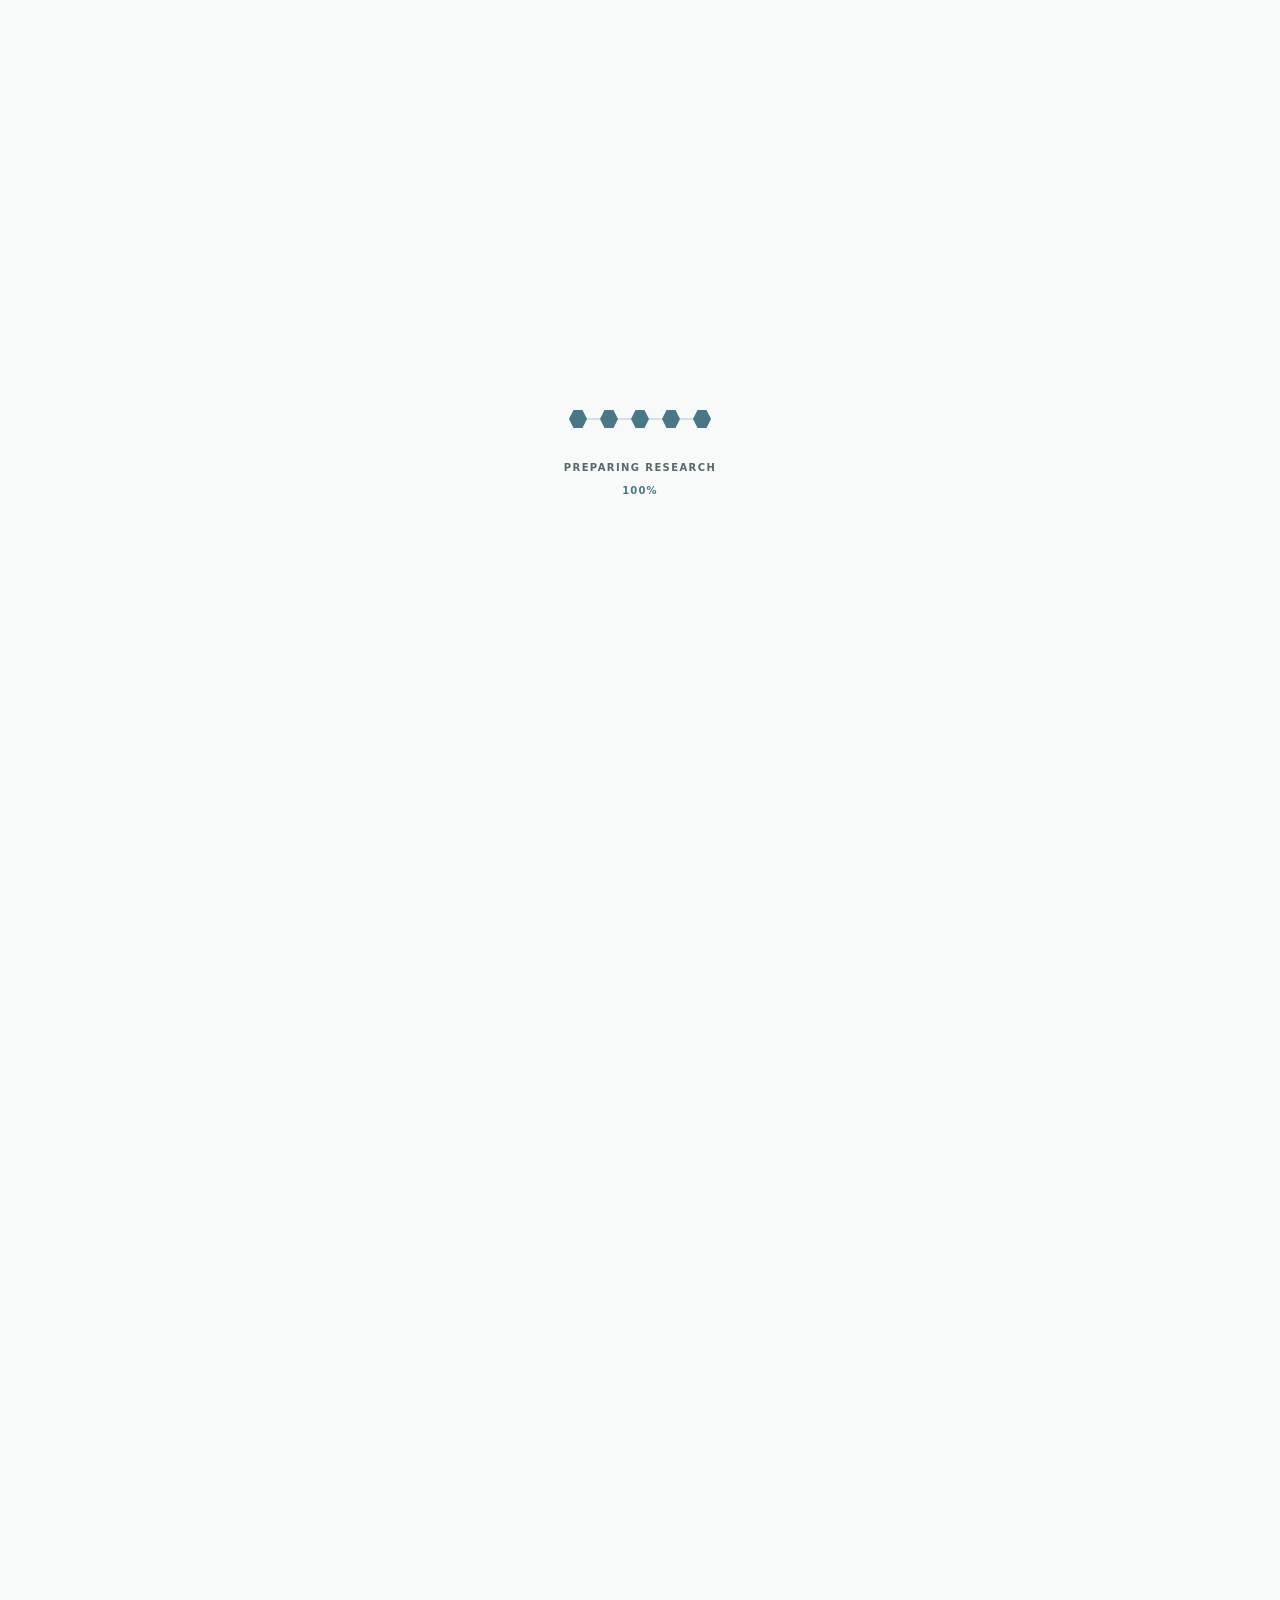
==== commit 9b2d6ef4: "Publish site from private source 02d46e8b64baf5dcb7db960dbae2b54cb610db01" ====
--- a/publications/index.html
+++ b/publications/index.html
@@ -1,4 +1,4 @@
-<!doctype html><html lang="en"><head><meta charset="utf-8"><meta name="viewport" content="width=device-width,initial-scale=1"><title>Publications · Lior Skoury</title><meta name="description" content="Research in Digital Twin systems, manufacturing coordination, and data-driven modelling of physical processes."><meta name="robots" content="index,follow"><meta name="color-scheme" content="light"><meta name="theme-color" content="#f8faf9"><meta http-equiv="Content-Security-Policy" content="default-src 'self'; script-src 'self' https://cloud.umami.is; style-src 'self'; img-src 'self' data:; frame-src https://www.youtube-nocookie.com https://player.vimeo.com; media-src 'self' https:; connect-src 'self' https://gateway.umami.is; object-src 'none'; base-uri 'self'; form-action 'none'"><link rel="canonical" href="https://liorskoury-git.github.io/publications/"><meta property="og:title" content="Publications · Lior Skoury"><meta property="og:description" content="Research in Digital Twin systems, manufacturing coordination, and data-driven modelling of physical processes."><meta property="og:type" content="website"><link rel="icon" type="image/svg+xml" href="/assets/favicon.svg?v=650854b74d60"><script src="/assets/loader.js?v=dba7fbd43086"></script><script defer src="https://cloud.umami.is/script.js" data-website-id="52de3d24-4a3d-4118-b2b0-4085006f8740" data-domains="liorskoury-git.github.io" data-do-not-track="true"></script><script defer src="/assets/analytics-events.js?v=ce30b088c900"></script><link rel="stylesheet" href="/assets/loader.css?v=68f86a6a60f5"><link rel="stylesheet" href="/assets/styles.css?v=44f8c890c635"><link rel="stylesheet" href="/assets/editorial.css?v=ef9237737b53"><link rel="stylesheet" href="/assets/thread-svg.css?v=e17646e899cc"><link rel="stylesheet" href="/assets/system-svg.css?v=73e3468af432"><link rel="stylesheet" href="/assets/actor-svg.css?v=8cb5feb9dd63"><link rel="stylesheet" href="/assets/service-svg.css?v=e2cc6b1955b9"><script type="module" src="/assets/app.js?v=4d8e80891e3e"></script></head><body><div class="page-loader" role="status" aria-live="polite"><div class="page-loader-inner"><span class="page-loader-track" aria-hidden="true"><i></i><i></i><i></i><i></i><i></i></span><span class="page-loader-label">Preparing research</span></div></div>
+<!doctype html><html lang="en"><head><meta charset="utf-8"><meta name="viewport" content="width=device-width,initial-scale=1"><title>Publications · Lior Skoury</title><meta name="description" content="Research in Digital Twin systems, manufacturing coordination, and data-driven modelling of physical processes."><meta name="robots" content="index,follow"><meta name="color-scheme" content="light"><meta name="theme-color" content="#f8faf9"><meta http-equiv="Content-Security-Policy" content="default-src 'self'; script-src 'self' https://cloud.umami.is; style-src 'self'; img-src 'self' data:; frame-src https://www.youtube-nocookie.com https://player.vimeo.com; media-src 'self' https:; connect-src 'self' https://gateway.umami.is; object-src 'none'; base-uri 'self'; form-action 'none'"><link rel="canonical" href="https://liorskoury-git.github.io/publications/"><meta property="og:title" content="Publications · Lior Skoury"><meta property="og:description" content="Research in Digital Twin systems, manufacturing coordination, and data-driven modelling of physical processes."><meta property="og:type" content="website"><meta property="og:url" content="https://liorskoury-git.github.io/publications/"><meta property="og:image" content="https://liorskoury-git.github.io/assets/share_image.png?v=d465113c7545"><meta property="og:image:type" content="image/png"><meta property="og:image:width" content="1200"><meta property="og:image:height" content="627"><meta property="og:image:alt" content="Lior Skoury portfolio mark"><meta name="twitter:card" content="summary_large_image"><meta name="twitter:image" content="https://liorskoury-git.github.io/assets/share_image.png?v=d465113c7545"><link rel="icon" type="image/svg+xml" href="/assets/favicon.svg?v=650854b74d60"><script src="/assets/loader.js?v=dba7fbd43086"></script><script defer src="https://cloud.umami.is/script.js" data-website-id="52de3d24-4a3d-4118-b2b0-4085006f8740" data-domains="liorskoury-git.github.io" data-do-not-track="true"></script><script defer src="/assets/analytics-events.js?v=ce30b088c900"></script><link rel="stylesheet" href="/assets/loader.css?v=68f86a6a60f5"><link rel="stylesheet" href="/assets/styles.css?v=44f8c890c635"><link rel="stylesheet" href="/assets/editorial.css?v=ef9237737b53"><link rel="stylesheet" href="/assets/thread-svg.css?v=e17646e899cc"><link rel="stylesheet" href="/assets/system-svg.css?v=73e3468af432"><link rel="stylesheet" href="/assets/actor-svg.css?v=8cb5feb9dd63"><link rel="stylesheet" href="/assets/service-svg.css?v=e2cc6b1955b9"><script type="module" src="/assets/app.js?v=4d8e80891e3e"></script></head><body><div class="page-loader" role="status" aria-live="polite"><div class="page-loader-inner"><span class="page-loader-track" aria-hidden="true"><i></i><i></i><i></i><i></i><i></i></span><span class="page-loader-label">Preparing research</span></div></div>
   <a class="skip-link" href="#main">Skip to content</a><header class="site-header has-submenu is-expanded"><div class="header-bar"><div class="header-inner"><a class="brand" href="/" aria-label="Lior Skoury home"><span class="brand-name">Lior Skoury</span><span class="brand-divider" aria-hidden="true">|</span><span class="brand-descriptor">RESEARCH PORTFOLIO.</span></a><button class="home-submenu-toggle" type="button" aria-expanded="true" aria-controls="home-submenu" aria-label="Toggle page sections"></button><button class="menu-toggle" type="button" aria-expanded="false" aria-controls="main-nav">Menu <span aria-hidden="true">☰</span></button><nav id="main-nav" aria-label="Main navigation"><a href="/">Research</a><a href="/publications/" aria-current="page">Publications</a><a href="/satellite-projects/">Satellite Projects</a><a href="/assets/Vitae/Lior_Skoury_CV.docx" download="Lior_Skoury_CV.docx">Vitae</a><a class="nav-contact" href="/#contact">Get in touch <span aria-hidden="true">↗</span></a></nav></div></div><div class="subnav-region"><div class="home-submenu-shell"><nav class="home-submenu" aria-label="Publication sections"><a href="#papers">01_RESEARCH PAPERS</a><a href="#software-dataset">02_SOFTWARE AND DATASET</a></nav></div></div></header>
   <main id="main"><section id="papers" class="container section collection-header publication-page"><div class="publication-heading"><h1 class="eyebrow">Research papers</h1><span>23 publications</span></div><div class="publication-list publication-list--with-images"><article class="publication publication--visual"><a class="pub-image" href="https://doi.org/10.1088/1748-3190/ae91bf" target="_blank" rel="noopener noreferrer" aria-label="Open Modelling cocoon spinning: an agent-based computational approach"><img src="/assets/images/Publications/cards/cocoon.jpg" alt="Image for Modelling cocoon spinning: an agent-based computational approach" width="640" height="400" loading="lazy" decoding="async"></a><div class="pub-copy"><div class="pub-year">2026</div><h3><a class="pub-link" href="https://doi.org/10.1088/1748-3190/ae91bf" target="_blank" rel="noopener noreferrer">Modelling cocoon spinning: an agent-based computational approach <span aria-hidden="true">↗</span></a></h3><p class="authors">Lior Skoury; Nikolai Rosenthal; Thomas Wortmann; Achim Menges; Peter Fratzl; Michaela Eder; Karola Dierichs</p><p class="venue">Bioinspiration &amp; Biomimetics · Volume 21, Number 4</p><div class="publication-tags"><span class="publication-tag publication-tag--reviewed">Peer reviewed</span><span class="publication-tag publication-tag--first">First author</span></div></div></article><article class="publication publication--visual"><a class="pub-image" href="https://doi.org/10.1007/s41693-026-00190-4" target="_blank" rel="noopener noreferrer" aria-label="Open Constraint to capability: a multi-robot screw-press gluing micro-factory for scalable and efficient multi-story timber slab assembly"><img src="/assets/images/Publications/cards/microfactory.jpg" alt="Image for Constraint to capability: a multi-robot screw-press gluing micro-factory for scalable and efficient multi-story timber slab assembly" width="640" height="400" loading="lazy" decoding="async"></a><div class="pub-copy"><div class="pub-year">2026</div><h3><a class="pub-link" href="https://doi.org/10.1007/s41693-026-00190-4" target="_blank" rel="noopener noreferrer">Constraint to capability: a multi-robot screw-press gluing micro-factory for scalable and efficient multi-story timber slab assembly <span aria-hidden="true">↗</span></a></h3><p class="authors">Zhenxiang Huang; Tim Stark; Lior Skoury; Aaron Wagner; Simon Treml; Felix Amtsberg; Hans Jakob Wagner; Thomas Wortmann; Achim Menges</p><p class="venue">Construction Robotics · Volume 10, article 18</p><div class="publication-tags"><span class="publication-tag publication-tag--reviewed">Peer reviewed</span><span class="publication-tag publication-tag--control">Control and management</span></div></div></article><article class="publication publication--visual"><a class="pub-image" href="https://doi.org/10.1016/j.aei.2026.104728" target="_blank" rel="noopener noreferrer" aria-label="Open Digital Twin architecture for heterogeneous fabrication and construction in AEC"><img src="/assets/images/Publications/cards/architecture.jpg" alt="Image for Digital Twin architecture for heterogeneous fabrication and construction in AEC" width="640" height="400" loading="lazy" decoding="async"></a><div class="pub-copy"><div class="pub-year">2026</div><h3><a class="pub-link" href="https://doi.org/10.1016/j.aei.2026.104728" target="_blank" rel="noopener noreferrer">Digital Twin architecture for heterogeneous fabrication and construction in AEC <span aria-hidden="true">↗</span></a></h3><p class="authors">Lior Skoury; Achim Menges; Thomas Wortmann</p><p class="venue">Advanced Engineering Informatics · Volume 74, Part C, article 104728</p><div class="publication-tags"><span class="publication-tag publication-tag--reviewed">Peer reviewed</span><span class="publication-tag publication-tag--first">First author</span><span class="publication-tag publication-tag--foundation">Foundation</span><span class="publication-tag publication-tag--control">Control and management</span></div></div></article><article class="publication publication--visual"><a class="pub-image" href="https://doi.org/10.1109/ICRA57385.2026.11696913" target="_blank" rel="noopener noreferrer" aria-label="Open LASER: Level-Based Asynchronous Scheduling and Execution Regime for Spatiotemporally Constrained Multi-Robot Timber Manufacturing"><img src="/assets/images/Publications/cards/laser.jpg" alt="Image for LASER: Level-Based Asynchronous Scheduling and Execution Regime for Spatiotemporally Constrained Multi-Robot Timber Manufacturing" width="640" height="400" loading="lazy" decoding="async"></a><div class="pub-copy"><div class="pub-year">2026</div><h3><a class="pub-link" href="https://doi.org/10.1109/ICRA57385.2026.11696913" target="_blank" rel="noopener noreferrer">LASER: Level-Based Asynchronous Scheduling and Execution Regime for Spatiotemporally Constrained Multi-Robot Timber Manufacturing <span aria-hidden="true">↗</span></a></h3><p class="authors">Zhenxiang Huang; Lior Skoury; Tim Stark; Aaron Wagner; Hans Jakob Wagner; Thomas Wortmann; Achim Menges</p><p class="venue">IEEE International Conference on Robotics and Automation (ICRA) · pp. 7649–7656</p><span class="badge award">Co-authored award-winning paper · ICRA 2026 Best Student Paper Award</span><div class="publication-tags"><span class="publication-tag publication-tag--reviewed">Peer reviewed</span><span class="publication-tag publication-tag--control">Control and management</span></div></div></article><article class="publication publication--visual"><a class="pub-image" href="https://indin2026.ieee-ies.org/program/index.html" target="_blank" rel="noopener noreferrer" aria-label="Open AR Worker Guidance and Vision-Based Quality Control for Human-Robot Cooperation in Robotic Prefabrication for Timber Construction"><img src="/assets/images/Publications/cards/ar-worker-guidance.jpg" alt="Image for AR Worker Guidance and Vision-Based Quality Control for Human-Robot Cooperation in Robotic Prefabrication for Timber Construction" width="640" height="400" loading="lazy" decoding="async"></a><div class="pub-copy"><div class="pub-year">2026</div><h3><a class="pub-link" href="https://indin2026.ieee-ies.org/program/index.html" target="_blank" rel="noopener noreferrer">AR Worker Guidance and Vision-Based Quality Control for Human-Robot Cooperation in Robotic Prefabrication for Timber Construction <span aria-hidden="true">↗</span></a></h3><p class="authors">Matthias Marquart; Siddieq Mansour; Samed Ajdinović; Alexander Verl; Edgar Schefer; Lasath Siriwardena; Nicolas Pousa; Lior Skoury; Thomas Wortmann; Achim Menges</p><p class="venue">IEEE International Conference on Industrial Informatics (INDIN 2026)</p><div class="publication-tags"><span class="publication-tag publication-tag--reviewed">Peer reviewed</span><span class="publication-tag publication-tag--foundation">Foundation</span><span class="publication-tag publication-tag--control">Control and management</span><span class="publication-tag publication-tag--data-ai">Data-informed AI</span></div></div></article><article class="publication publication--visual"><a class="pub-image" href="https://doi.org/10.1016/j.autcon.2025.106706" target="_blank" rel="noopener noreferrer" aria-label="Open Data-informed Digital Twin for large-scale 3D printing in construction"><img src="/assets/images/Publications/cards/printing.jpg" alt="Image for Data-informed Digital Twin for large-scale 3D printing in construction" width="640" height="400" loading="lazy" decoding="async"></a><div class="pub-copy"><div class="pub-year">2026</div><h3><a class="pub-link" href="https://doi.org/10.1016/j.autcon.2025.106706" target="_blank" rel="noopener noreferrer">Data-informed Digital Twin for large-scale 3D printing in construction <span aria-hidden="true">↗</span></a></h3><p class="authors">Lior Skoury; Ofer Asaf; Aaron Sprecher; Achim Menges; Thomas Wortmann</p><p class="venue">Automation in Construction · Volume 182, article 106706</p><div class="publication-tags"><span class="publication-tag publication-tag--reviewed">Peer reviewed</span><span class="publication-tag publication-tag--first">First author</span><span class="publication-tag publication-tag--foundation">Foundation</span><span class="publication-tag publication-tag--control">Control and management</span><span class="publication-tag publication-tag--data-ai">Data-informed AI</span></div></div></article><article class="publication publication--visual"><a class="pub-image" href="https://doi.org/10.1016/j.aei.2025.103475" target="_blank" rel="noopener noreferrer" aria-label="Open An implementation and evaluation of large-scale multi-user human–robot collaboration with head-mounted augmented reality"><img src="/assets/images/Publications/cards/hrc.jpg" alt="Image for An implementation and evaluation of large-scale multi-user human–robot collaboration with head-mounted augmented reality" width="640" height="400" loading="lazy" decoding="async"></a><div class="pub-copy"><div class="pub-year">2025</div><h3><a class="pub-link" href="https://doi.org/10.1016/j.aei.2025.103475" target="_blank" rel="noopener noreferrer">An implementation and evaluation of large-scale multi-user human–robot collaboration with head-mounted augmented reality <span aria-hidden="true">↗</span></a></h3><p class="authors">Xiliu Yang; Felix Amtsberg; Benjamin Kaiser; Lior Skoury; Tim Stark; Simon Treml; Nils Opgenorth; Aimée Sousa Calepso; Michael Sedlmair; Thomas Wortmann; Alexander Verl; Achim Menges</p><p class="venue">Advanced Engineering Informatics · Volume 67, article 103475</p><span class="badge award">Co-authored award-winning paper · IntCDC Best Publication Award 2025</span><div class="publication-tags"><span class="publication-tag publication-tag--reviewed">Peer reviewed</span><span class="publication-tag publication-tag--control">Control and management</span></div></div></article><article class="publication publication--visual"><a class="pub-image" href="https://doi.org/10.52842/conf.ecaade.2025.2.127" target="_blank" rel="noopener noreferrer" aria-label="Open From Passive to Active Matter: A novel robot-material system for parallel construction"><img src="/assets/images/Publications/cards/active-matter.jpg" alt="Image for From Passive to Active Matter: A novel robot-material system for parallel construction" width="640" height="400" loading="lazy" decoding="async"></a><div class="pub-copy"><div class="pub-year">2025</div><h3><a class="pub-link" href="https://doi.org/10.52842/conf.ecaade.2025.2.127" target="_blank" rel="noopener noreferrer">From Passive to Active Matter: A novel robot-material system for parallel construction <span aria-hidden="true">↗</span></a></h3><p class="authors">Xin Sun; Chia-Yen Wu; Philipp Kragl; Lior Skoury; Samuel Leder; Thomas Wortmann; Achim Menges</p><p class="venue">Education and research in Computer Aided Architectural Design in Europe (eCAADe 2025)</p><div class="publication-tags"><span class="publication-tag publication-tag--reviewed">Peer reviewed</span></div></div></article><article class="publication publication--visual"><a class="pub-image" href="https://doi.org/10.52842/conf.acadia.2024.2.253" target="_blank" rel="noopener noreferrer" aria-label="Open Controlled Anisotropy"><img src="/assets/images/Publications/cards/anisotropy.jpg" alt="Image for Controlled Anisotropy" width="640" height="400" loading="lazy" decoding="async"></a><div class="pub-copy"><div class="pub-year">2024</div><h3><a class="pub-link" href="https://doi.org/10.52842/conf.acadia.2024.2.253" target="_blank" rel="noopener noreferrer">Controlled Anisotropy <span aria-hidden="true">↗</span></a></h3><p class="authors">Tzu-Ying Chen; Simon Treml; Lior Skoury; Jorge A. Christie Remy-Maillet; Hans Jakob Wagner; Achim Menges; Jan Knippers</p><p class="venue">Association for Computer Aided Design in Architecture (ACADIA 2024)</p><div class="publication-tags"><span class="publication-tag publication-tag--reviewed">Peer reviewed</span></div></div></article><article class="publication publication--visual"><a class="pub-image" href="https://doi.org/10.1145/3652620.3688255" target="_blank" rel="noopener noreferrer" aria-label="Open Digital twin architecture for the AEC Industry: A case study in collective robotic construction"><img src="/assets/images/Publications/cards/collective.jpg" alt="Image for Digital twin architecture for the AEC Industry: A case study in collective robotic construction" width="640" height="400" loading="lazy" decoding="async"></a><div class="pub-copy"><div class="pub-year">2024</div><h3><a class="pub-link" href="https://doi.org/10.1145/3652620.3688255" target="_blank" rel="noopener noreferrer">Digital twin architecture for the AEC Industry: A case study in collective robotic construction <span aria-hidden="true">↗</span></a></h3><p class="authors">Lior Skoury; Samuel Leder; Achim Menges; Thomas Wortmann</p><p class="venue">ACM/IEEE MODELS Companion ’24 · pp. 413–418</p><div class="publication-tags"><span class="publication-tag publication-tag--reviewed">Peer reviewed</span><span class="publication-tag publication-tag--first">First author</span><span class="publication-tag publication-tag--foundation">Foundation</span><span class="publication-tag publication-tag--control">Control and management</span></div></div></article><article class="publication publication--visual"><a class="pub-image" href="https://doi.org/10.1007/978-3-031-68275-9_41" target="_blank" rel="noopener noreferrer" aria-label="Open Prediction Models for Co-Design in Industry 4.0"><img src="/assets/images/Publications/cards/prediction.jpg" alt="Image for Prediction Models for Co-Design in Industry 4.0" width="640" height="400" loading="lazy" decoding="async"></a><div class="pub-copy"><div class="pub-year">2024</div><h3><a class="pub-link" href="https://doi.org/10.1007/978-3-031-68275-9_41" target="_blank" rel="noopener noreferrer">Prediction Models for Co-Design in Industry 4.0 <span aria-hidden="true">↗</span></a></h3><p class="authors">Lior Skoury; Thomas Wortmann</p><p class="venue">Design Modelling Symposium · Scalable Disruptors (DMS 2024)</p><div class="publication-tags"><span class="publication-tag publication-tag--reviewed">Peer reviewed</span><span class="publication-tag publication-tag--first">First author</span><span class="publication-tag publication-tag--data-ai">Data-informed AI</span></div></div></article><article class="publication publication--visual"><a class="pub-image" href="https://doi.org/10.1007/978-3-031-68323-7_21" target="_blank" rel="noopener noreferrer" aria-label="Open Putting Co-Design-Supporting Data Lakes to the Test: An Evaluation on AEC Case Studies"><img src="/assets/images/Publications/cards/data-lakes.jpg" alt="Image for Putting Co-Design-Supporting Data Lakes to the Test: An Evaluation on AEC Case Studies" width="640" height="400" loading="lazy" decoding="async"></a><div class="pub-copy"><div class="pub-year">2024</div><h3><a class="pub-link" href="https://doi.org/10.1007/978-3-031-68323-7_21" target="_blank" rel="noopener noreferrer">Putting Co-Design-Supporting Data Lakes to the Test: An Evaluation on AEC Case Studies <span aria-hidden="true">↗</span></a></h3><p class="authors">Melanie Herschel; Andreas Gienger; Anja Patricia Regina Lauer; Charlotte Stein; Lior Skoury; Nico Lässig; Carsten Ellwein; Alexander Verl; Thomas Wortmann; Cristina Tarin Sauer</p><p class="venue">The 26th International Conference on Big Data Analytics and Knowledge Discovery (DAWAK 2024)</p><div class="publication-tags"><span class="publication-tag publication-tag--reviewed">Peer reviewed</span><span class="publication-tag publication-tag--foundation">Foundation</span><span class="publication-tag publication-tag--control">Control and management</span></div></div></article><article class="publication publication--visual"><a class="pub-image" href="https://doi.org/10.2307/jj.11374766.7" target="_blank" rel="noopener noreferrer" aria-label="Open Multi-Scalar Computational Fabrication and Construction of Bio-Based Building Envelopes: The Livmats Biomimetic Shell"><img src="/assets/images/Publications/cards/shell-envelope.jpg" alt="Image for Multi-Scalar Computational Fabrication and Construction of Bio-Based Building Envelopes: The Livmats Biomimetic Shell" width="640" height="400" loading="lazy" decoding="async"></a><div class="pub-copy"><div class="pub-year">2024</div><h3><a class="pub-link" href="https://doi.org/10.2307/jj.11374766.7" target="_blank" rel="noopener noreferrer">Multi-Scalar Computational Fabrication and Construction of Bio-Based Building Envelopes: The Livmats Biomimetic Shell <span aria-hidden="true">↗</span></a></h3><p class="authors">Nils Opgenorth; Tiffany Cheng; Anja Patricia Regina Lauer; Lior Skoury; Ekin Sila Sahin; Tim Stark; Yasaman Tahouni; Simon Treml; Monika Göbel; Laura Kiesewetter; Christoph Schlopschnat; Max Benjamin Zorn; Xiliu Yang; Felix Amtsberg; Hans Jakob Wagner; Dylan Wood; Oliver Sawodny; Thomas Wortmann; Achim Menges</p><p class="venue">Fabricate 2024: Creating Resourceful Futures</p><div class="publication-tags"><span class="publication-tag publication-tag--reviewed">Peer reviewed</span><span class="publication-tag publication-tag--control">Control and management</span></div></div></article><article class="publication publication--visual"><a class="pub-image" href="https://doi.org/10.1016/j.autcon.2023.105229" target="_blank" rel="noopener noreferrer" aria-label="Open Towards data-informed co-design in digital fabrication"><img src="/assets/images/Publications/cards/codesign.jpg" alt="Image for Towards data-informed co-design in digital fabrication" width="640" height="400" loading="lazy" decoding="async"></a><div class="pub-copy"><div class="pub-year">2024</div><h3><a class="pub-link" href="https://doi.org/10.1016/j.autcon.2023.105229" target="_blank" rel="noopener noreferrer">Towards data-informed co-design in digital fabrication <span aria-hidden="true">↗</span></a></h3><p class="authors">Lior Skoury; Simon Treml; Nils Opgenorth; Felix Amtsberg; Hans Jakob Wagner; Achim Menges; Thomas Wortmann</p><p class="venue">Automation in Construction · Volume 158, article 105229</p><div class="publication-tags"><span class="publication-tag publication-tag--reviewed">Peer reviewed</span><span class="publication-tag publication-tag--first">First author</span><span class="publication-tag publication-tag--foundation">Foundation</span><span class="publication-tag publication-tag--control">Control and management</span><span class="publication-tag publication-tag--data-ai">Data-informed AI</span></div></div></article><article class="publication publication--visual"><a class="pub-image" href="https://doi.org/10.1002/bate.202300070" target="_blank" rel="noopener noreferrer" aria-label="Open Multi‐Akteur‐Fabrikation im Bauwesen: Co‐Design‐Methoden für eine anpassungsfähigere Vorfabrikation"><img src="/assets/images/Publications/cards/multi-akteur.jpg" alt="Image for Multi‐Akteur‐Fabrikation im Bauwesen: Co‐Design‐Methoden für eine anpassungsfähigere Vorfabrikation" width="640" height="400" loading="lazy" decoding="async"></a><div class="pub-copy"><div class="pub-year">2023</div><h3><a class="pub-link" href="https://doi.org/10.1002/bate.202300070" target="_blank" rel="noopener noreferrer">Multi‐Akteur‐Fabrikation im Bauwesen: Co‐Design‐Methoden für eine anpassungsfähigere Vorfabrikation <span aria-hidden="true">↗</span></a></h3><p class="authors">Felix Amtsberg; Xiliu Yang; Lior Skoury; Gili Ron; Benjamin Kaiser; Aimée Sousa Calepso; Michael Sedlmair; Alexander Verl; Thomas Wortmann; Achim Menges</p><p class="venue">Bautechnik · Volume 100, Issue 10</p><div class="publication-tags"><span class="publication-tag publication-tag--reviewed">Peer reviewed</span><span class="publication-tag publication-tag--control">Control and management</span></div></div></article><article class="publication publication--visual"><a class="pub-image" href="https://doi.org/10.1515/9783111162683-019" target="_blank" rel="noopener noreferrer" aria-label="Open Artificial Intelligence Automated Task Planning for Fabrication"><img src="/assets/images/Publications/cards/ai-task-planning.jpg" alt="Image for Artificial Intelligence Automated Task Planning for Fabrication" width="640" height="400" loading="lazy" decoding="async"></a><div class="pub-copy"><div class="pub-year">2023</div><h3><a class="pub-link" href="https://doi.org/10.1515/9783111162683-019" target="_blank" rel="noopener noreferrer">Artificial Intelligence Automated Task Planning for Fabrication <span aria-hidden="true">↗</span></a></h3><p class="authors">Shermin Sherkat; Lior Skoury; Andreas Wortmann; Thomas Wortmann</p><p class="venue">Advances in Architectural Geometry (AAG 2023)</p><div class="publication-tags"><span class="publication-tag publication-tag--reviewed">Peer reviewed</span><span class="publication-tag publication-tag--data-ai">Data-informed AI</span></div></div></article><article class="publication publication--visual"><a class="pub-image" href="https://doi.org/10.52842/conf.ecaade.2023.1.417" target="_blank" rel="noopener noreferrer" aria-label="Open Multi-Actor Fabrication for Digital Timber Construction"><img src="/assets/images/Publications/cards/multi-actor.jpg" alt="Image for Multi-Actor Fabrication for Digital Timber Construction" width="640" height="400" loading="lazy" decoding="async"></a><div class="pub-copy"><div class="pub-year">2023</div><h3><a class="pub-link" href="https://doi.org/10.52842/conf.ecaade.2023.1.417" target="_blank" rel="noopener noreferrer">Multi-Actor Fabrication for Digital Timber Construction <span aria-hidden="true">↗</span></a></h3><p class="authors">Felix Amtsberg; Xiliu Yang; Lior Skoury; Aimée Sousa Calepso; Michael Sedlmair; Thomas Wortmann; Achim Menges</p><p class="venue">Education and research in Computer Aided Architectural Design in Europe (eCAADe 2023)</p><div class="publication-tags"><span class="publication-tag publication-tag--reviewed">Peer reviewed</span><span class="publication-tag publication-tag--control">Control and management</span></div></div></article><article class="publication publication--visual"><a class="pub-image" href="https://doi.org/10.1177/14780771221135003" target="_blank" rel="noopener noreferrer" aria-label="Open Arrangement of reinforcement in variable density timber slab systems for multi-story construction"><img src="/assets/images/Publications/cards/reinforcement.jpg" alt="Image for Arrangement of reinforcement in variable density timber slab systems for multi-story construction" width="640" height="400" loading="lazy" decoding="async"></a><div class="pub-copy"><div class="pub-year">2022</div><h3><a class="pub-link" href="https://doi.org/10.1177/14780771221135003" target="_blank" rel="noopener noreferrer">Arrangement of reinforcement in variable density timber slab systems for multi-story construction <span aria-hidden="true">↗</span></a></h3><p class="authors">Luis Orozco; Anna Krtschil; Lior Skoury; Jan Knippers; Achim Menges</p><p class="venue">International Journal of Architectural Computing · Volume 20, Issue 4</p><div class="publication-tags"><span class="publication-tag publication-tag--reviewed">Peer reviewed</span></div></div></article><article class="publication publication--visual"><a class="pub-image" href="https://doi.org/10.1007/978-3-031-13249-0_47" target="_blank" rel="noopener noreferrer" aria-label="Open A Framework for Managing Data in Multi-actor Fabrication Processes"><img src="/assets/images/Publications/cards/data-framework.jpg" alt="Image for A Framework for Managing Data in Multi-actor Fabrication Processes" width="640" height="400" loading="lazy" decoding="async"></a><div class="pub-copy"><div class="pub-year">2022</div><h3><a class="pub-link" href="https://doi.org/10.1007/978-3-031-13249-0_47" target="_blank" rel="noopener noreferrer">A Framework for Managing Data in Multi-actor Fabrication Processes <span aria-hidden="true">↗</span></a></h3><p class="authors">Lior Skoury; Felix Amtsberg; Xiliu Yang; Hans Jakob Wagner; Achim Menges; Thomas Wortmann</p><p class="venue">Design Modelling Symposium · Towards Radical Regeneration (DMS 2022)</p><div class="publication-tags"><span class="publication-tag publication-tag--reviewed">Peer reviewed</span><span class="publication-tag publication-tag--first">First author</span><span class="publication-tag publication-tag--foundation">Foundation</span><span class="publication-tag publication-tag--control">Control and management</span></div></div></article><article class="publication publication--visual"><a class="pub-image" href="https://doi.org/10.52842/conf.caadria.2022.2.141" target="_blank" rel="noopener noreferrer" aria-label="Open VIZOR: Facilitating Cyber-physical Workflows in Prefabrication through Augmented Reality"><img src="/assets/images/Publications/cards/vizor.jpg" alt="Image for VIZOR: Facilitating Cyber-physical Workflows in Prefabrication through Augmented Reality" width="640" height="400" loading="lazy" decoding="async"></a><div class="pub-copy"><div class="pub-year">2022</div><h3><a class="pub-link" href="https://doi.org/10.52842/conf.caadria.2022.2.141" target="_blank" rel="noopener noreferrer">VIZOR: Facilitating Cyber-physical Workflows in Prefabrication through Augmented Reality <span aria-hidden="true">↗</span></a></h3><p class="authors">Xiliu Yang; Felix Amtsberg; Lior Skoury; Hans Jakob Wagner; Achim Menges</p><p class="venue">Association for Computer-Aided Architectural Design Research in Asia - post carbon - (CAADRIA 2022)</p><div class="publication-tags"><span class="publication-tag publication-tag--reviewed">Peer reviewed</span><span class="publication-tag publication-tag--control">Control and management</span></div></div></article><article class="publication publication--visual"><a class="pub-image" href="https://doi.org/10.22260/isarc2021/0006" target="_blank" rel="noopener noreferrer" aria-label="Open iHRC: An AR-Based Interface for Intuitive, Interactive and Coordinated Task Sharing Between Humans and Robots in Building Construction"><img src="/assets/images/Publications/cards/ihrc.jpg" alt="Image for iHRC: An AR-Based Interface for Intuitive, Interactive and Coordinated Task Sharing Between Humans and Robots in Building Construction" width="640" height="400" loading="lazy" decoding="async"></a><div class="pub-copy"><div class="pub-year">2021</div><h3><a class="pub-link" href="https://doi.org/10.22260/isarc2021/0006" target="_blank" rel="noopener noreferrer">iHRC: An AR-Based Interface for Intuitive, Interactive and Coordinated Task Sharing Between Humans and Robots in Building Construction <span aria-hidden="true">↗</span></a></h3><p class="authors">Felix Amtsberg; Xiliu Yang; Lior Skoury; Hans Jakob Wagner; Achim Menges</p><p class="venue">International Symposium on Automation and Robotics in Construction (ISARC 2021)</p><div class="publication-tags"><span class="publication-tag publication-tag--reviewed">Peer reviewed</span><span class="publication-tag publication-tag--control">Control and management</span></div></div></article><article class="publication publication--visual"><a class="pub-image" href="https://doi.org/10.52842/conf.ecaade.2021.1.303" target="_blank" rel="noopener noreferrer" aria-label="Open Design Methods for Variable Density, Multi-Directional Composite Timber Slab Systems for Multi-Storey Construction"><img src="/assets/images/Publications/cards/slab-design.jpg" alt="Image for Design Methods for Variable Density, Multi-Directional Composite Timber Slab Systems for Multi-Storey Construction" width="640" height="400" loading="lazy" decoding="async"></a><div class="pub-copy"><div class="pub-year">2021</div><h3><a class="pub-link" href="https://doi.org/10.52842/conf.ecaade.2021.1.303" target="_blank" rel="noopener noreferrer">Design Methods for Variable Density, Multi-Directional Composite Timber Slab Systems for Multi-Storey Construction <span aria-hidden="true">↗</span></a></h3><p class="authors">Luis Orozco; Anna Krtschil; Hans Jakob Wagner; Simon Bechert; Felix Amtsberg; Lior Skoury; Jan Knippers; Achim Menges</p><p class="venue">Education and research in Computer Aided Architectural Design in Europe (eCAADe 2021)</p><div class="publication-tags"><span class="publication-tag publication-tag--reviewed">Peer reviewed</span></div></div></article><article class="publication publication--visual"><a class="pub-image" href="https://www.researchgate.net/publication/352248604_Bending_Active_Plates_with_Tensile_Elements_A_Biomimetic_Approach_Inspired_by_the_Australian_Curly_Leaf_Spider_Phonognatha_graeffae" target="_blank" rel="noopener noreferrer" aria-label="Open Bending Active Plates with Tensile Elements: A Biomimetic Approach Inspired by the Australian Curly Leaf Spider (Phonognatha graeffae)"><img src="/assets/images/Publications/cards/bending-plates.jpg" alt="Image for Bending Active Plates with Tensile Elements: A Biomimetic Approach Inspired by the Australian Curly Leaf Spider (Phonognatha graeffae)" width="640" height="400" loading="lazy" decoding="async"></a><div class="pub-copy"><div class="pub-year">2021</div><h3><a class="pub-link" href="https://www.researchgate.net/publication/352248604_Bending_Active_Plates_with_Tensile_Elements_A_Biomimetic_Approach_Inspired_by_the_Australian_Curly_Leaf_Spider_Phonognatha_graeffae" target="_blank" rel="noopener noreferrer">Bending Active Plates with Tensile Elements: A Biomimetic Approach Inspired by the Australian Curly Leaf Spider (Phonognatha graeffae) <span aria-hidden="true">↗</span></a></h3><p class="authors">Cody Tucker; Xiliu Yang; August Lehrecke; Lior Skoury; Manuela Aust; Friedrich Holtmann; Axel Körner; Oliver Betz</p><p class="venue">International Conference on Spatial Structures (IASS 2021)</p><div class="publication-tags"><span class="publication-tag publication-tag--reviewed">Peer reviewed</span></div></div></article></div></section><section id="software-dataset" class="container section publication-software"><div class="publication-heading"><h2 class="eyebrow">Software and dataset</h2><span>7 research outputs</span></div><div class="research-output-group"><h3>Datasets</h3><div class="publication-list publication-list--with-images"><article class="publication publication--visual research-output"><a class="pub-image" href="https://doi.org/10.17617/3.0auuuv" target="_blank" rel="noopener noreferrer" aria-label="Open Data sets of the article: Modelling cocoon spinning an agent-based computational approach on Edmond"><img src="/assets/previews/images/Software_DataSets/Data%20sets%20of%20the%20article%20Modelling%20cocoon%20spinning%20an%20agent-based%20computational%20approach.jpg.jpg" alt="Image for Data sets of the article: Modelling cocoon spinning an agent-based computational approach" width="640" height="400" loading="lazy" decoding="async"></a><div class="pub-copy"><div class="pub-year">2026</div><h4><a class="pub-link" href="https://doi.org/10.17617/3.0auuuv" target="_blank" rel="noopener noreferrer">Data sets of the article: Modelling cocoon spinning an agent-based computational approach <span aria-hidden="true">↗</span></a></h4><p class="authors">Nikolai Rosenthal; Lior Skoury</p><p class="venue">Edmond</p><p class="output-doi">DOI: <a href="https://doi.org/10.17617/3.0auuuv" target="_blank" rel="noopener noreferrer">10.17617/3.0auuuv</a></p></div></article><article class="publication publication--visual research-output"><a class="pub-image" href="https://doi.org/10.18419/DARUS-5612" target="_blank" rel="noopener noreferrer" aria-label="Open Digital Twin task logs for Collective Robotic Construction (CRC) — ROB|ARCH 2024 on DaRUS"><img src="/assets/previews/images/Software_DataSets/Digital%20Twin%20task%20logs%20for%20Collective%20Robotic%20Construction%20(CRC)%20%E2%80%94%20ROBARCH%202024.png.jpg" alt="Image for Digital Twin task logs for Collective Robotic Construction (CRC) — ROB|ARCH 2024" width="640" height="400" loading="lazy" decoding="async"></a><div class="pub-copy"><div class="pub-year">2026</div><h4><a class="pub-link" href="https://doi.org/10.18419/DARUS-5612" target="_blank" rel="noopener noreferrer">Digital Twin task logs for Collective Robotic Construction (CRC) — ROB|ARCH 2024 <span aria-hidden="true">↗</span></a></h4><p class="authors">Lior Skoury; Samuel Leder</p><p class="venue">DaRUS</p><p class="output-doi">DOI: <a href="https://doi.org/10.18419/DARUS-5612" target="_blank" rel="noopener noreferrer">10.18419/DARUS-5612</a></p></div></article><article class="publication publication--visual research-output"><a class="pub-image" href="https://doi.org/10.18419/DARUS-4817" target="_blank" rel="noopener noreferrer" aria-label="Open Digital-Twin Data for Large-Scale 3D Printing on DaRUS"><img src="/assets/previews/images/Software_DataSets/Digital-Twin%20Data%20for%20Large-Scale%203D%20Printing.jpg.jpg" alt="Image for Digital-Twin Data for Large-Scale 3D Printing" width="640" height="400" loading="lazy" decoding="async"></a><div class="pub-copy"><div class="pub-year">2025</div><h4><a class="pub-link" href="https://doi.org/10.18419/DARUS-4817" target="_blank" rel="noopener noreferrer">Digital-Twin Data for Large-Scale 3D Printing <span aria-hidden="true">↗</span></a></h4><p class="authors">Lior Skoury; Ofer Asaf; Aaron Sprecher; Achim Menges; Thomas Wortmann</p><p class="venue">DaRUS</p><p class="output-doi">DOI: <a href="https://doi.org/10.18419/DARUS-4817" target="_blank" rel="noopener noreferrer">10.18419/DARUS-4817</a></p></div></article><article class="publication publication--visual research-output"><a class="pub-image" href="https://doi.org/10.18419/DARUS-3648" target="_blank" rel="noopener noreferrer" aria-label="Open livMats Biomimetic Shell Fabrication Tasks on DaRUS"><img src="/assets/images/Software_DataSets/livMats%20Biomimetic%20Shell%20Fabrication%20Tasks.jpg" alt="Image for livMats Biomimetic Shell Fabrication Tasks" width="640" height="400" loading="lazy" decoding="async"></a><div class="pub-copy"><div class="pub-year">2024</div><h4><a class="pub-link" href="https://doi.org/10.18419/DARUS-3648" target="_blank" rel="noopener noreferrer">livMats Biomimetic Shell Fabrication Tasks <span aria-hidden="true">↗</span></a></h4><p class="authors">Lior Skoury; Thomas Wortmann</p><p class="venue">DaRUS</p><p class="output-doi">DOI: <a href="https://doi.org/10.18419/DARUS-3648" target="_blank" rel="noopener noreferrer">10.18419/DARUS-3648</a></p></div></article><article class="publication publication--visual research-output"><a class="pub-image" href="https://doi.org/10.18419/darus-4434" target="_blank" rel="noopener noreferrer" aria-label="Open Computational design and robotic fabrication for high environmental quality timber constructions: the livMatS Biomimetic Shell case study on DaRUS research dataset"><img src="/assets/images/Publications/cards/shell-case-study.jpg" alt="Image for Computational design and robotic fabrication for high environmental quality timber constructions: the livMatS Biomimetic Shell case study" width="640" height="400" loading="lazy" decoding="async"></a><div class="pub-copy"><div class="pub-year">2024</div><h4><a class="pub-link" href="https://doi.org/10.18419/darus-4434" target="_blank" rel="noopener noreferrer">Computational design and robotic fabrication for high environmental quality timber constructions: the livMatS Biomimetic Shell case study <span aria-hidden="true">↗</span></a></h4><p class="authors">Roberta Di Bari; Anja Patricia Regina Lauer; Christoph Schlopschnat; Simon Treml; Nils Opgenorth; Lior Skoury; Tim Stark; Simon Bechert; Monika Göbel; Hans Jakob Wagner; Dylan Wood; Philip Leistner; Jan Knippers; Achim Menges; Oliver Sawodny; Thomas Wortmann</p><p class="venue">DaRUS research dataset</p><p class="output-doi">DOI: <a href="https://doi.org/10.18419/darus-4434" target="_blank" rel="noopener noreferrer">10.18419/darus-4434</a></p></div></article></div></div><div class="research-output-group"><h3>Open software</h3><div class="publication-list publication-list--with-images"><article class="publication publication--visual research-output"><a class="pub-image" href="https://doi.org/10.18419/DARUS-5649" target="_blank" rel="noopener noreferrer" aria-label="Open Twico Control Engine on DaRUS"><img src="/assets/previews/images/Software_DataSets/Twico%20Control%20Engine.jpg.jpg" alt="Image for Twico Control Engine" width="640" height="400" loading="lazy" decoding="async"></a><div class="pub-copy"><div class="pub-year">2026</div><h4><a class="pub-link" href="https://doi.org/10.18419/DARUS-5649" target="_blank" rel="noopener noreferrer">Twico Control Engine <span aria-hidden="true">↗</span></a></h4><p class="authors">Lior Skoury; Thomas Wortmann</p><p class="venue">DaRUS</p><p class="output-doi">DOI: <a href="https://doi.org/10.18419/DARUS-5649" target="_blank" rel="noopener noreferrer">10.18419/DARUS-5649</a></p></div></article><article class="publication publication--visual research-output"><a class="pub-image" href="https://doi.org/10.18419/DARUS-4193" target="_blank" rel="noopener noreferrer" aria-label="Open Multi-protocol Messaging and Streaming Broker for Grasshopper (RabbitMQ_GH) on DaRUS"><img src="/assets/previews/images/Software_DataSets/Multi-protocol%20Messaging%20and%20Streaming%20Broker%20for%20Grasshopper%20(RabbitMQ_GH).jpg.jpg" alt="Image for Multi-protocol Messaging and Streaming Broker for Grasshopper (RabbitMQ_GH)" width="640" height="400" loading="lazy" decoding="async"></a><div class="pub-copy"><div class="pub-year">2024</div><h4><a class="pub-link" href="https://doi.org/10.18419/DARUS-4193" target="_blank" rel="noopener noreferrer">Multi-protocol Messaging and Streaming Broker for Grasshopper (RabbitMQ_GH) <span aria-hidden="true">↗</span></a></h4><p class="authors">Lior Skoury; Thomas Wortmann</p><p class="venue">DaRUS</p><p class="output-doi">DOI: <a href="https://doi.org/10.18419/DARUS-4193" target="_blank" rel="noopener noreferrer">10.18419/DARUS-4193</a></p></div></article></div></div></section></main>
   <footer id="contact" class="site-footer"><div class="container footer-top"><div><span class="eyebrow">Let’s connect</span><h2>Research in the physical world.</h2><a class="email-link" href="mailto:lior.skoury@gmail.com">lior.skoury@gmail.com <span aria-hidden="true">↗</span></a></div><div class="footer-profile"><strong>Lior Skoury</strong><div class="social-links"><a class="text-link" href="https://github.com/LiorSkoury-git" target="_blank" rel="noopener noreferrer">GitHub <span aria-hidden="true">↗</span></a><a class="text-link" href="https://scholar.google.com/citations?user=lT3iHM4AAAAJ&amp;hl=en" target="_blank" rel="noopener noreferrer">Google Scholar <span aria-hidden="true">↗</span></a><a class="text-link" href="https://www.linkedin.com/in/lior-skoury/" target="_blank" rel="noopener noreferrer">LinkedIn <span aria-hidden="true">↗</span></a></div></div></div><div class="container footer-bottom"><span>© 2026 Lior Skoury</span><span>Digital twins · Manufacturing · Physical AI</span></div></footer>
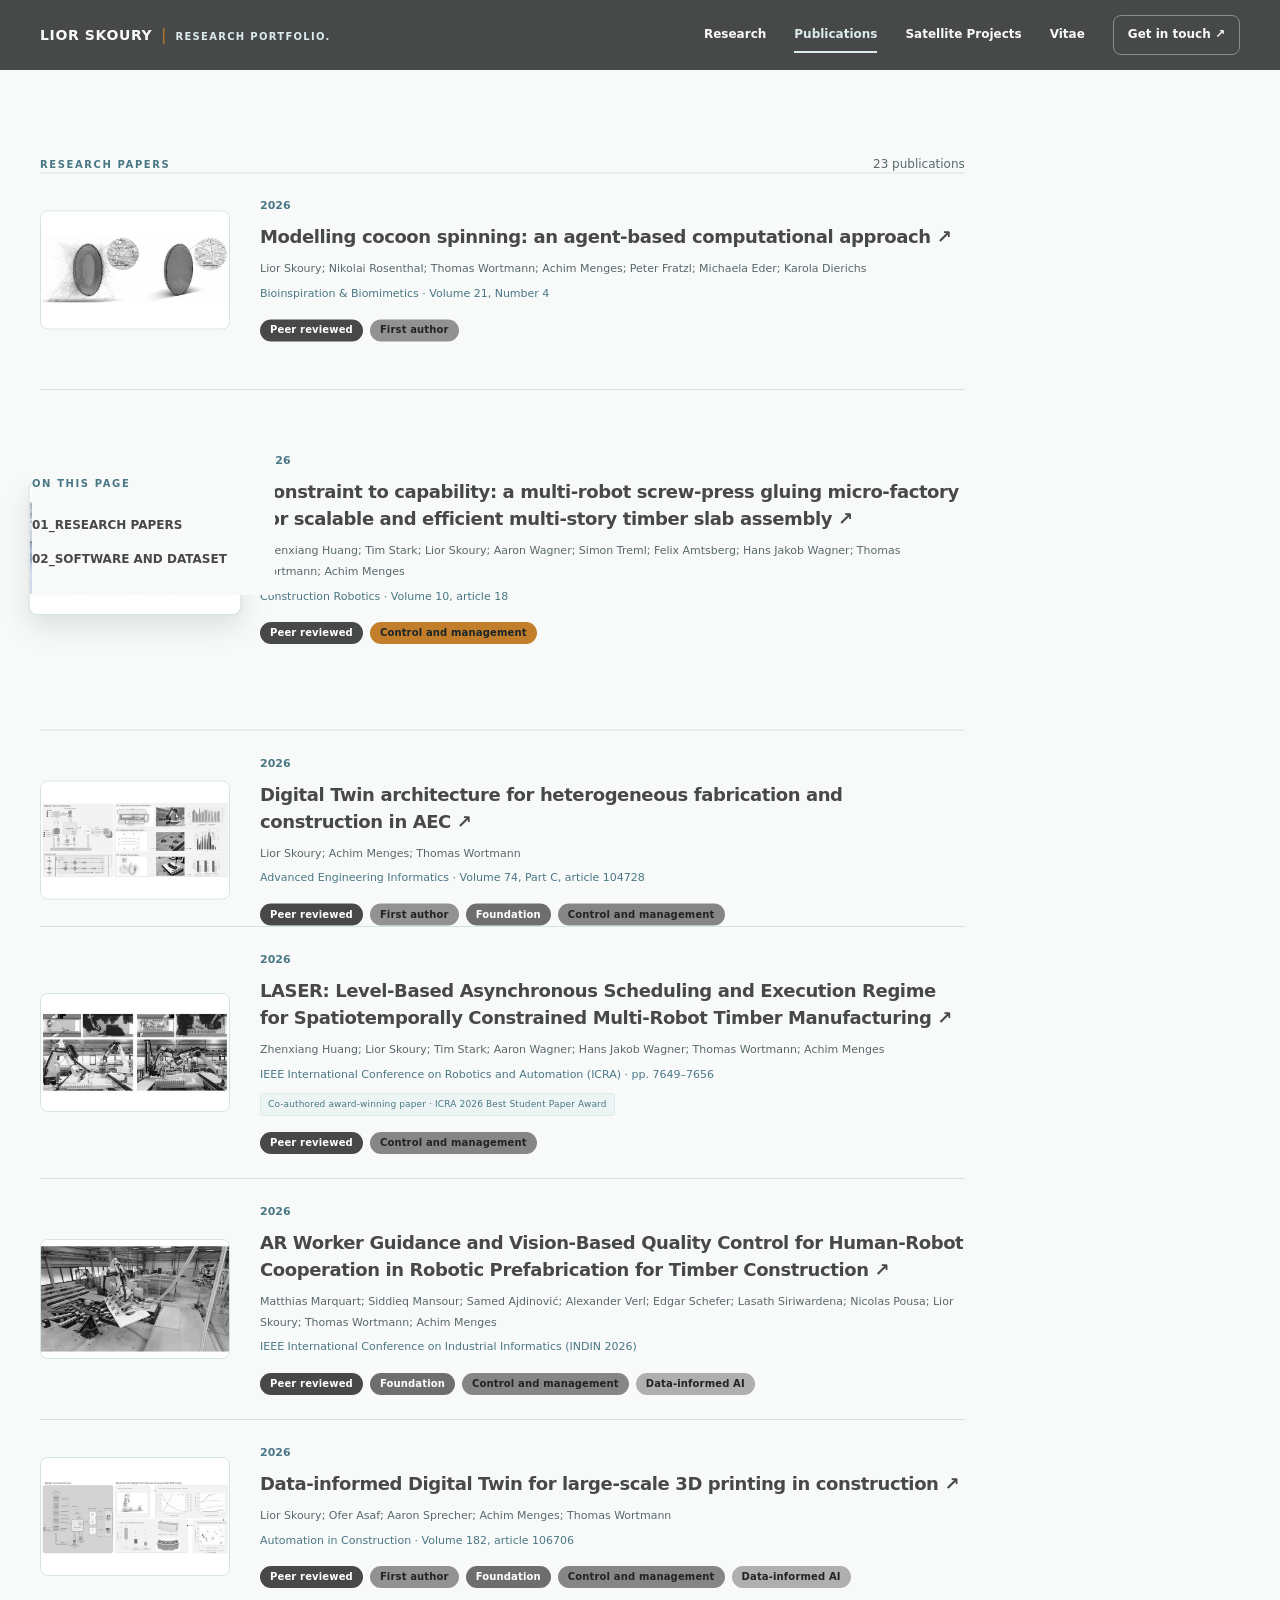
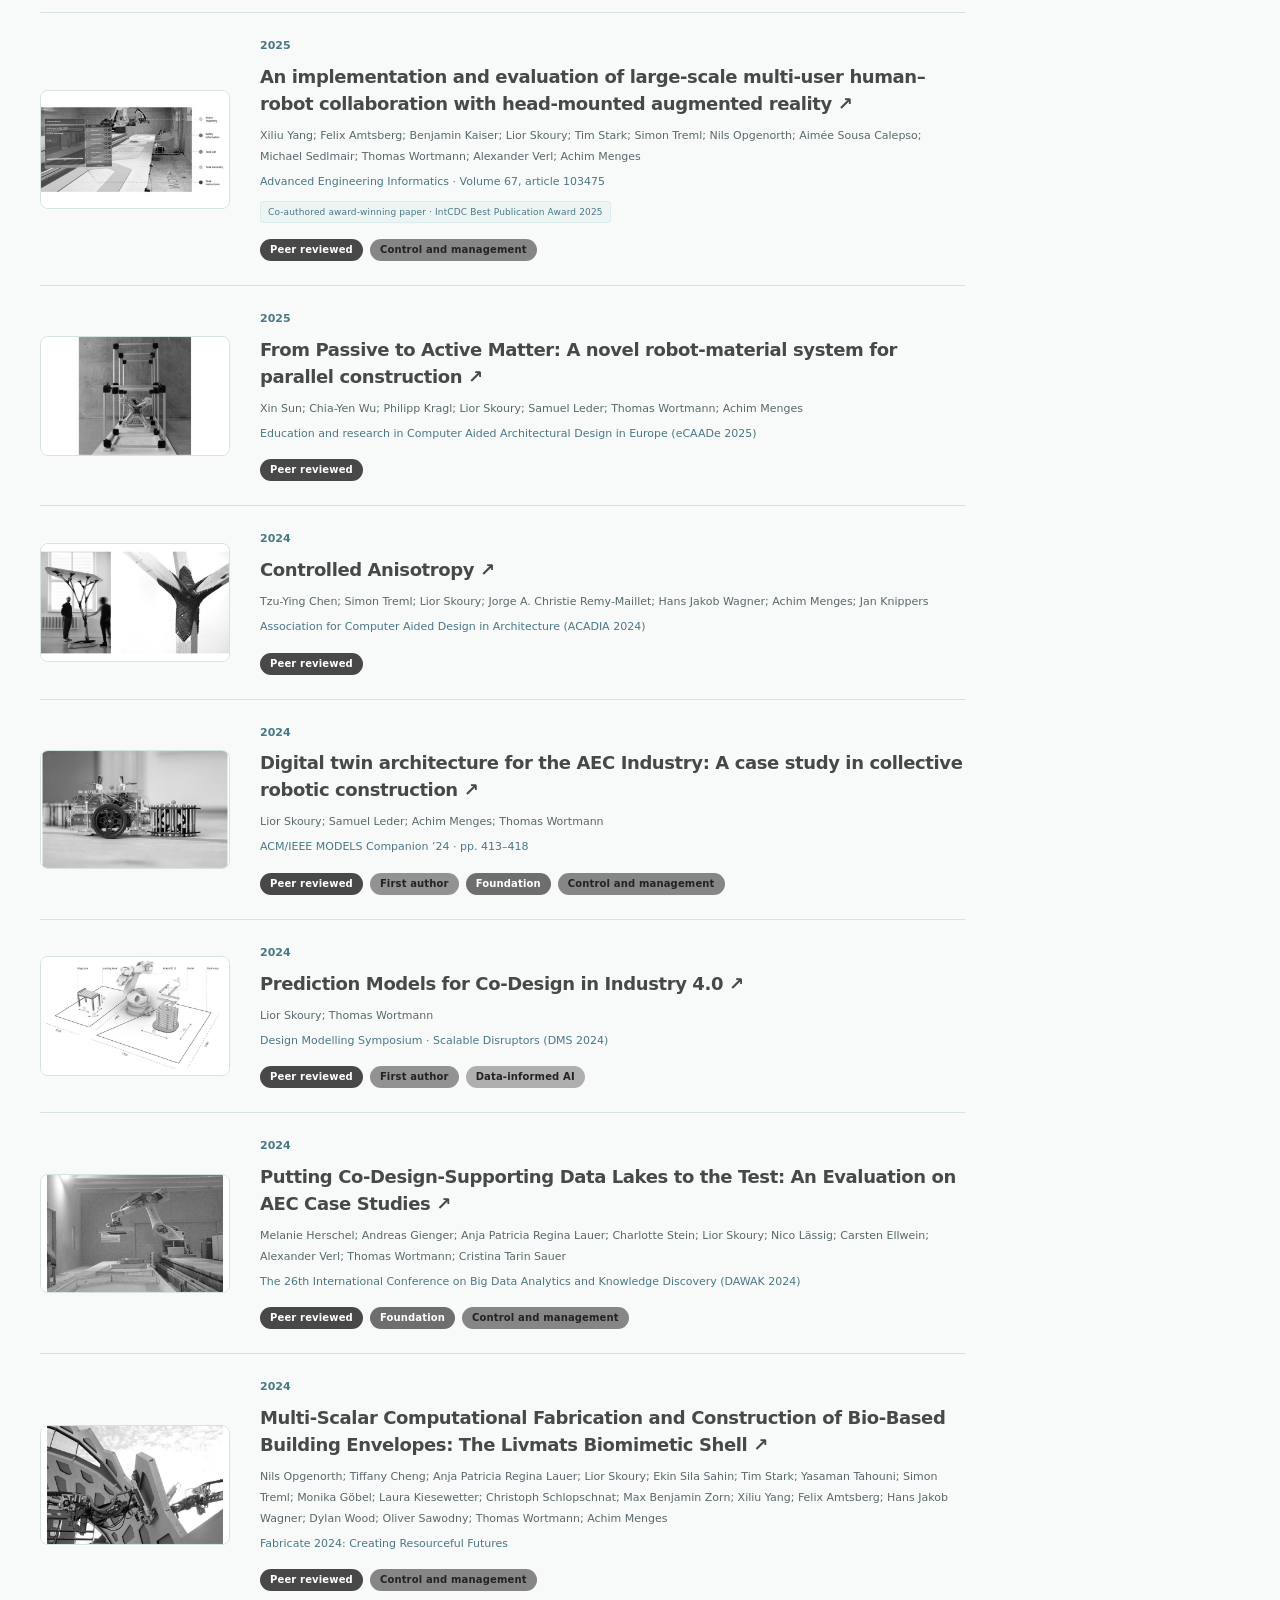
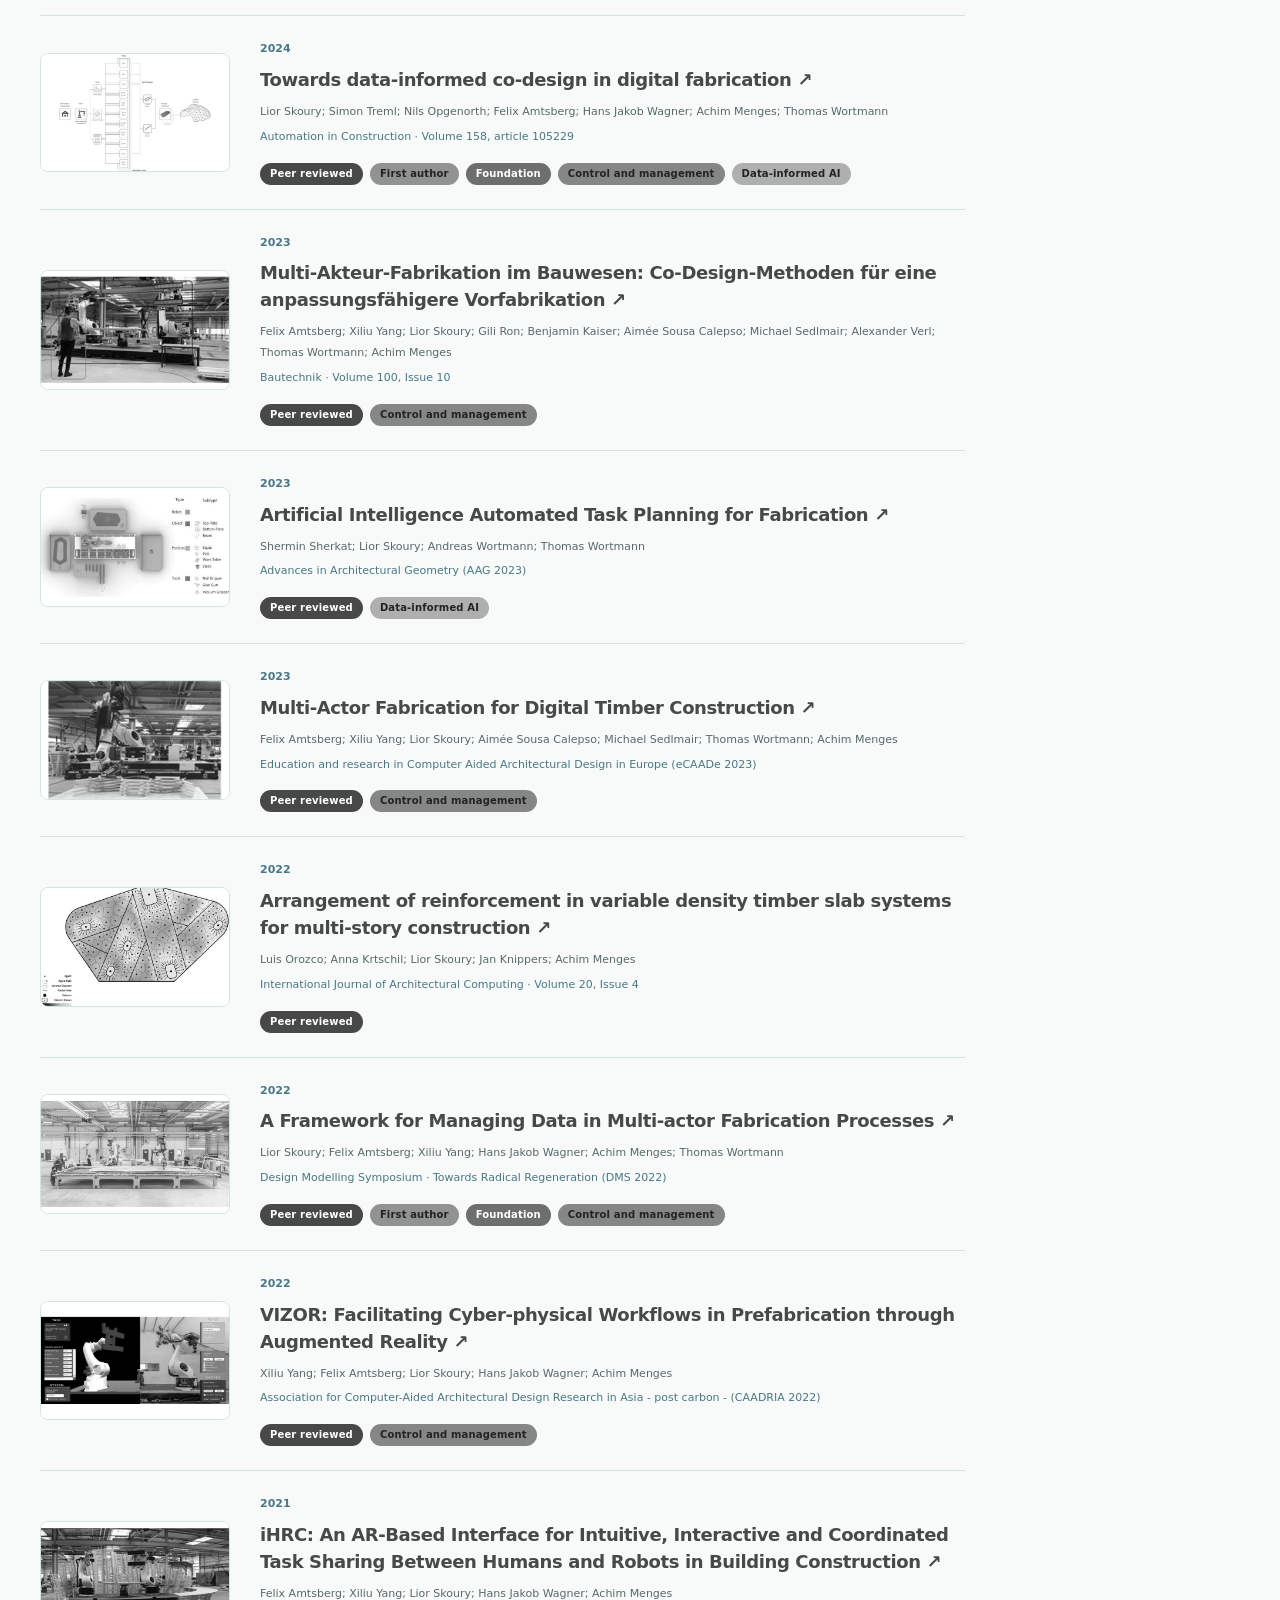
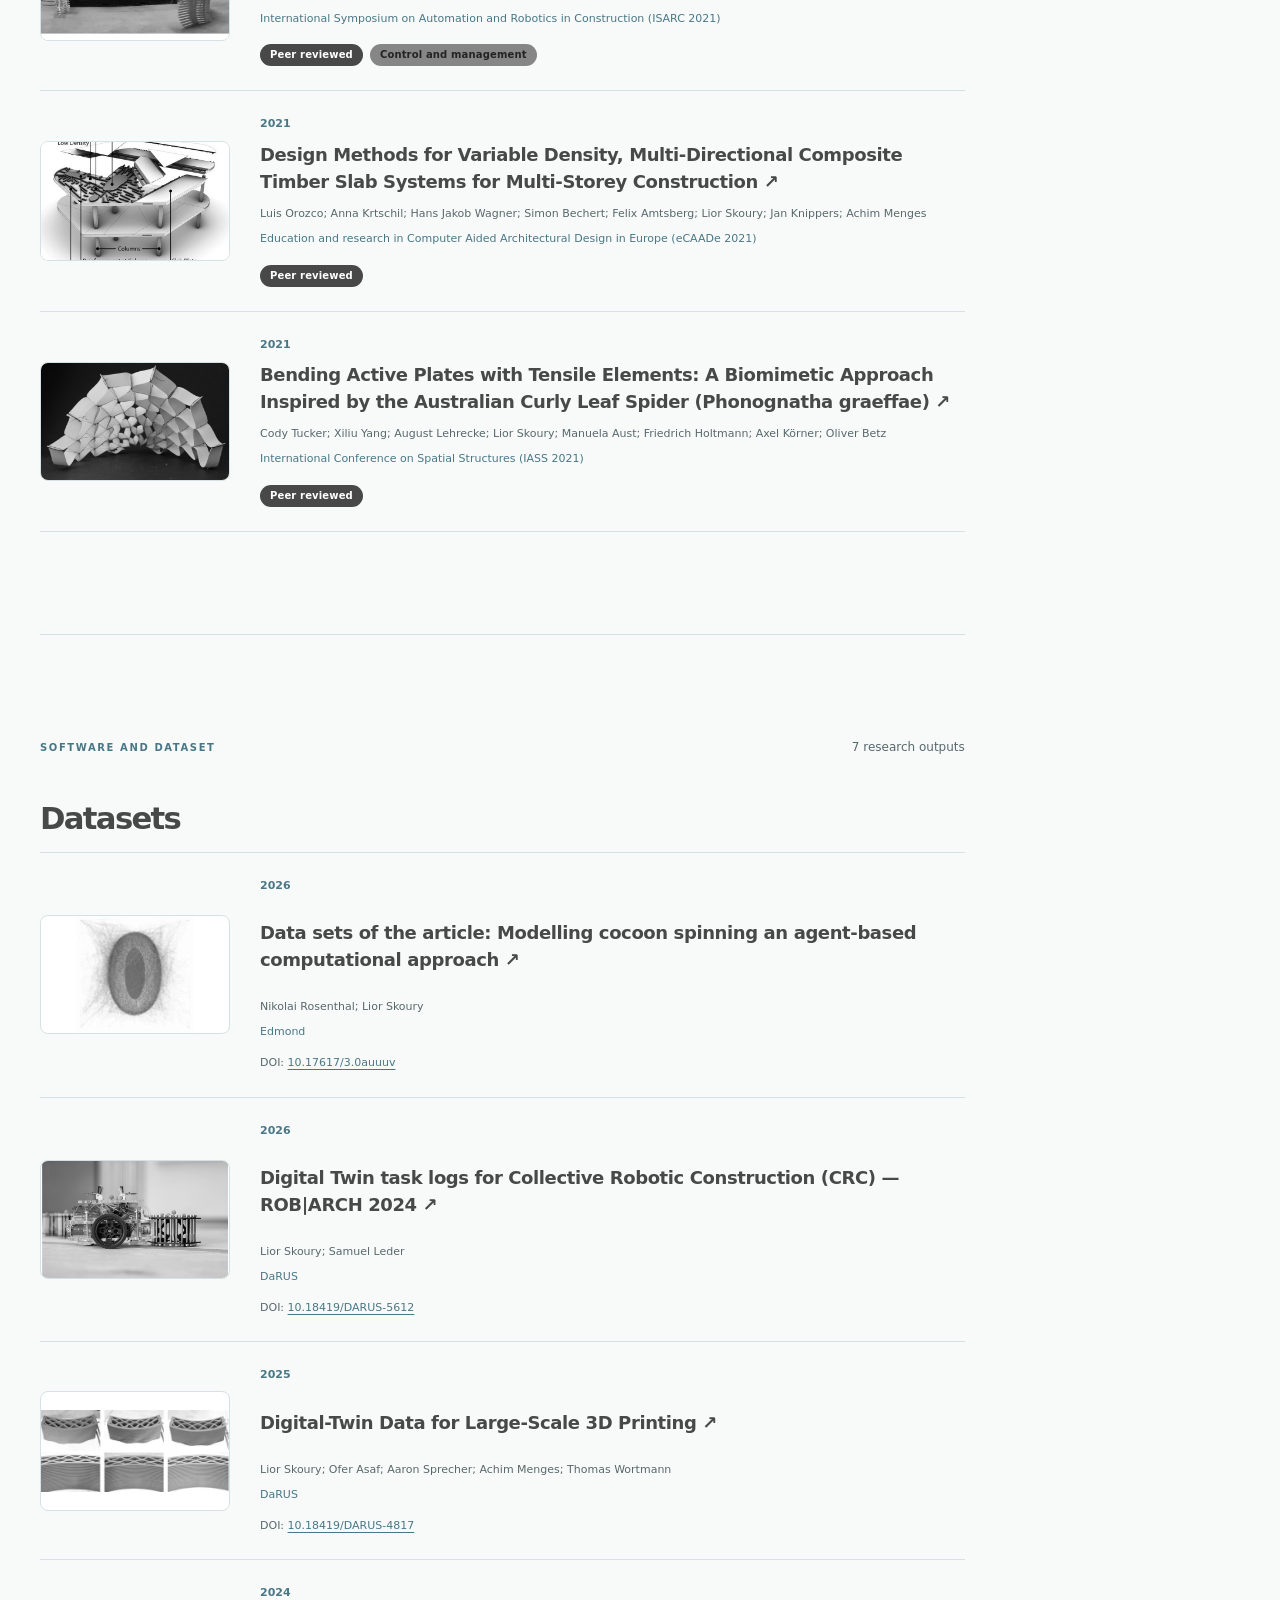
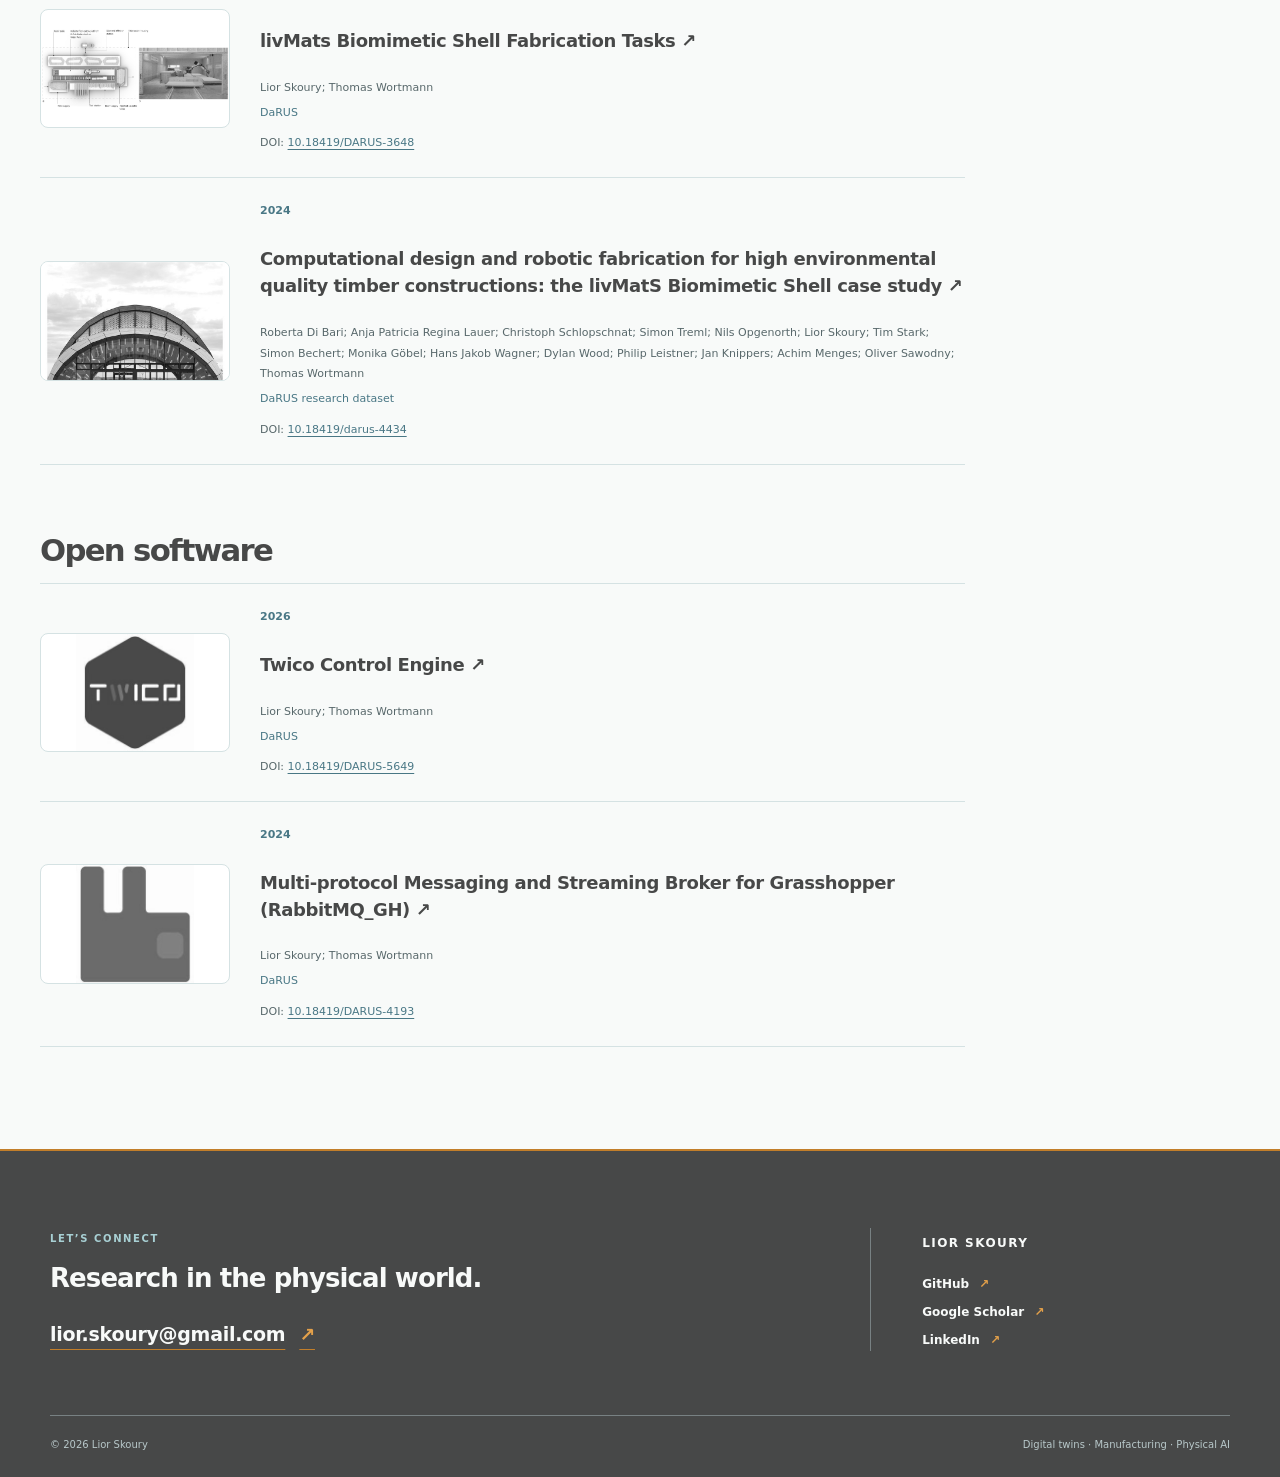
==== commit de59f33f: "Publish site from private source cb9fa33f91344ed7929906492edb5321be2f5cfb" ====
--- a/publications/index.html
+++ b/publications/index.html
@@ -1,5 +1,5 @@
-<!doctype html><html lang="en"><head><meta charset="utf-8"><meta name="viewport" content="width=device-width,initial-scale=1"><title>Publications · Lior Skoury</title><meta name="description" content="Research in Digital Twin systems, manufacturing coordination, and data-driven modelling of physical processes."><meta name="robots" content="index,follow"><meta name="color-scheme" content="light"><meta name="theme-color" content="#f8faf9"><meta http-equiv="Content-Security-Policy" content="default-src 'self'; script-src 'self' https://cloud.umami.is; style-src 'self'; img-src 'self' data:; frame-src https://www.youtube-nocookie.com https://player.vimeo.com; media-src 'self' https:; connect-src 'self' https://gateway.umami.is; object-src 'none'; base-uri 'self'; form-action 'none'"><link rel="canonical" href="https://liorskoury-git.github.io/publications/"><meta property="og:title" content="Publications · Lior Skoury"><meta property="og:description" content="Research in Digital Twin systems, manufacturing coordination, and data-driven modelling of physical processes."><meta property="og:type" content="website"><meta property="og:url" content="https://liorskoury-git.github.io/publications/"><meta property="og:image" content="https://liorskoury-git.github.io/assets/share_image.png?v=d465113c7545"><meta property="og:image:type" content="image/png"><meta property="og:image:width" content="1200"><meta property="og:image:height" content="627"><meta property="og:image:alt" content="Lior Skoury portfolio mark"><meta name="twitter:card" content="summary_large_image"><meta name="twitter:image" content="https://liorskoury-git.github.io/assets/share_image.png?v=d465113c7545"><link rel="icon" type="image/svg+xml" href="/assets/favicon.svg?v=650854b74d60"><script src="/assets/loader.js?v=dba7fbd43086"></script><script defer src="https://cloud.umami.is/script.js" data-website-id="52de3d24-4a3d-4118-b2b0-4085006f8740" data-domains="liorskoury-git.github.io" data-do-not-track="true"></script><script defer src="/assets/analytics-events.js?v=ce30b088c900"></script><link rel="stylesheet" href="/assets/loader.css?v=68f86a6a60f5"><link rel="stylesheet" href="/assets/styles.css?v=44f8c890c635"><link rel="stylesheet" href="/assets/editorial.css?v=ef9237737b53"><link rel="stylesheet" href="/assets/thread-svg.css?v=e17646e899cc"><link rel="stylesheet" href="/assets/system-svg.css?v=73e3468af432"><link rel="stylesheet" href="/assets/actor-svg.css?v=8cb5feb9dd63"><link rel="stylesheet" href="/assets/service-svg.css?v=e2cc6b1955b9"><script type="module" src="/assets/app.js?v=4d8e80891e3e"></script></head><body><div class="page-loader" role="status" aria-live="polite"><div class="page-loader-inner"><span class="page-loader-track" aria-hidden="true"><i></i><i></i><i></i><i></i><i></i></span><span class="page-loader-label">Preparing research</span></div></div>
-  <a class="skip-link" href="#main">Skip to content</a><header class="site-header has-submenu is-expanded"><div class="header-bar"><div class="header-inner"><a class="brand" href="/" aria-label="Lior Skoury home"><span class="brand-name">Lior Skoury</span><span class="brand-divider" aria-hidden="true">|</span><span class="brand-descriptor">RESEARCH PORTFOLIO.</span></a><button class="home-submenu-toggle" type="button" aria-expanded="true" aria-controls="home-submenu" aria-label="Toggle page sections"></button><button class="menu-toggle" type="button" aria-expanded="false" aria-controls="main-nav">Menu <span aria-hidden="true">☰</span></button><nav id="main-nav" aria-label="Main navigation"><a href="/">Research</a><a href="/publications/" aria-current="page">Publications</a><a href="/satellite-projects/">Satellite Projects</a><a href="/assets/Vitae/Lior_Skoury_CV.docx" download="Lior_Skoury_CV.docx">Vitae</a><a class="nav-contact" href="/#contact">Get in touch <span aria-hidden="true">↗</span></a></nav></div></div><div class="subnav-region"><div class="home-submenu-shell"><nav class="home-submenu" aria-label="Publication sections"><a href="#papers">01_RESEARCH PAPERS</a><a href="#software-dataset">02_SOFTWARE AND DATASET</a></nav></div></div></header>
+<!doctype html><html lang="en"><head><meta charset="utf-8"><meta name="viewport" content="width=device-width,initial-scale=1"><title>Publications · Lior Skoury</title><meta name="description" content="Research in Digital Twin systems, manufacturing coordination, and data-driven modelling of physical processes."><meta name="robots" content="index,follow"><meta name="color-scheme" content="light"><meta name="theme-color" content="#f8faf9"><meta http-equiv="Content-Security-Policy" content="default-src 'self'; script-src 'self' https://cloud.umami.is; style-src 'self'; img-src 'self' data:; frame-src https://www.youtube-nocookie.com https://player.vimeo.com; media-src 'self' https:; connect-src 'self' https://gateway.umami.is; object-src 'none'; base-uri 'self'; form-action 'none'"><link rel="canonical" href="https://liorskoury-git.github.io/publications/"><meta property="og:title" content="Publications · Lior Skoury"><meta property="og:description" content="Research in Digital Twin systems, manufacturing coordination, and data-driven modelling of physical processes."><meta property="og:type" content="website"><meta property="og:url" content="https://liorskoury-git.github.io/publications/"><meta property="og:image" content="https://liorskoury-git.github.io/assets/share_image.png?v=d465113c7545"><meta property="og:image:type" content="image/png"><meta property="og:image:width" content="1200"><meta property="og:image:height" content="627"><meta property="og:image:alt" content="Lior Skoury portfolio mark"><meta name="twitter:card" content="summary_large_image"><meta name="twitter:image" content="https://liorskoury-git.github.io/assets/share_image.png?v=d465113c7545"><link rel="icon" type="image/svg+xml" href="/assets/favicon.svg?v=650854b74d60"><script src="/assets/loader.js?v=dba7fbd43086"></script><script defer src="https://cloud.umami.is/script.js" data-website-id="52de3d24-4a3d-4118-b2b0-4085006f8740" data-domains="liorskoury-git.github.io" data-do-not-track="true"></script><script defer src="/assets/analytics-events.js?v=ce30b088c900"></script><link rel="stylesheet" href="/assets/loader.css?v=68f86a6a60f5"><link rel="stylesheet" href="/assets/styles.css?v=44f8c890c635"><link rel="stylesheet" href="/assets/editorial.css?v=c202550be696"><link rel="stylesheet" href="/assets/thread-svg.css?v=e17646e899cc"><link rel="stylesheet" href="/assets/system-svg.css?v=73e3468af432"><link rel="stylesheet" href="/assets/actor-svg.css?v=8cb5feb9dd63"><link rel="stylesheet" href="/assets/service-svg.css?v=e2cc6b1955b9"><script type="module" src="/assets/app.js?v=8eeade9e6bdd"></script></head><body><div class="page-loader" role="status" aria-live="polite"><div class="page-loader-inner"><span class="page-loader-track" aria-hidden="true"><i></i><i></i><i></i><i></i><i></i></span><span class="page-loader-label">Preparing research</span></div></div>
+  <a class="skip-link" href="#main">Skip to content</a><header class="site-header has-submenu is-expanded"><div class="header-bar"><div class="header-inner"><a class="brand" href="/" aria-label="Lior Skoury home"><span class="brand-name">Lior Skoury</span><span class="brand-divider" aria-hidden="true">|</span><span class="brand-descriptor">RESEARCH PORTFOLIO.</span></a><button class="home-submenu-toggle" type="button" aria-expanded="true" aria-controls="home-submenu" aria-label="Toggle page sections"></button><button class="menu-toggle" type="button" aria-expanded="false" aria-controls="main-nav">Menu <span aria-hidden="true">☰</span></button><nav id="main-nav" aria-label="Main navigation"><a href="/">Research</a><a href="/publications/" aria-current="page">Publications</a><a href="/satellite-projects/">Satellite Projects</a><a href="/assets/Vitae/Lior_Skoury_CV.docx" download="Lior_Skoury_CV.docx">Vitae</a><a class="nav-contact" href="/#contact">Get in touch <span aria-hidden="true">↗</span></a></nav></div></div><div class="subnav-region"><div class="home-submenu-shell side-submenu-shell"><nav id="home-submenu" class="home-submenu" aria-label="Publication sections"><a href="#papers">01_RESEARCH PAPERS</a><a href="#software-dataset">02_SOFTWARE AND DATASET</a></nav></div></div></header>
   <main id="main"><section id="papers" class="container section collection-header publication-page"><div class="publication-heading"><h1 class="eyebrow">Research papers</h1><span>23 publications</span></div><div class="publication-list publication-list--with-images"><article class="publication publication--visual"><a class="pub-image" href="https://doi.org/10.1088/1748-3190/ae91bf" target="_blank" rel="noopener noreferrer" aria-label="Open Modelling cocoon spinning: an agent-based computational approach"><img src="/assets/images/Publications/cards/cocoon.jpg" alt="Image for Modelling cocoon spinning: an agent-based computational approach" width="640" height="400" loading="lazy" decoding="async"></a><div class="pub-copy"><div class="pub-year">2026</div><h3><a class="pub-link" href="https://doi.org/10.1088/1748-3190/ae91bf" target="_blank" rel="noopener noreferrer">Modelling cocoon spinning: an agent-based computational approach <span aria-hidden="true">↗</span></a></h3><p class="authors">Lior Skoury; Nikolai Rosenthal; Thomas Wortmann; Achim Menges; Peter Fratzl; Michaela Eder; Karola Dierichs</p><p class="venue">Bioinspiration &amp; Biomimetics · Volume 21, Number 4</p><div class="publication-tags"><span class="publication-tag publication-tag--reviewed">Peer reviewed</span><span class="publication-tag publication-tag--first">First author</span></div></div></article><article class="publication publication--visual"><a class="pub-image" href="https://doi.org/10.1007/s41693-026-00190-4" target="_blank" rel="noopener noreferrer" aria-label="Open Constraint to capability: a multi-robot screw-press gluing micro-factory for scalable and efficient multi-story timber slab assembly"><img src="/assets/images/Publications/cards/microfactory.jpg" alt="Image for Constraint to capability: a multi-robot screw-press gluing micro-factory for scalable and efficient multi-story timber slab assembly" width="640" height="400" loading="lazy" decoding="async"></a><div class="pub-copy"><div class="pub-year">2026</div><h3><a class="pub-link" href="https://doi.org/10.1007/s41693-026-00190-4" target="_blank" rel="noopener noreferrer">Constraint to capability: a multi-robot screw-press gluing micro-factory for scalable and efficient multi-story timber slab assembly <span aria-hidden="true">↗</span></a></h3><p class="authors">Zhenxiang Huang; Tim Stark; Lior Skoury; Aaron Wagner; Simon Treml; Felix Amtsberg; Hans Jakob Wagner; Thomas Wortmann; Achim Menges</p><p class="venue">Construction Robotics · Volume 10, article 18</p><div class="publication-tags"><span class="publication-tag publication-tag--reviewed">Peer reviewed</span><span class="publication-tag publication-tag--control">Control and management</span></div></div></article><article class="publication publication--visual"><a class="pub-image" href="https://doi.org/10.1016/j.aei.2026.104728" target="_blank" rel="noopener noreferrer" aria-label="Open Digital Twin architecture for heterogeneous fabrication and construction in AEC"><img src="/assets/images/Publications/cards/architecture.jpg" alt="Image for Digital Twin architecture for heterogeneous fabrication and construction in AEC" width="640" height="400" loading="lazy" decoding="async"></a><div class="pub-copy"><div class="pub-year">2026</div><h3><a class="pub-link" href="https://doi.org/10.1016/j.aei.2026.104728" target="_blank" rel="noopener noreferrer">Digital Twin architecture for heterogeneous fabrication and construction in AEC <span aria-hidden="true">↗</span></a></h3><p class="authors">Lior Skoury; Achim Menges; Thomas Wortmann</p><p class="venue">Advanced Engineering Informatics · Volume 74, Part C, article 104728</p><div class="publication-tags"><span class="publication-tag publication-tag--reviewed">Peer reviewed</span><span class="publication-tag publication-tag--first">First author</span><span class="publication-tag publication-tag--foundation">Foundation</span><span class="publication-tag publication-tag--control">Control and management</span></div></div></article><article class="publication publication--visual"><a class="pub-image" href="https://doi.org/10.1109/ICRA57385.2026.11696913" target="_blank" rel="noopener noreferrer" aria-label="Open LASER: Level-Based Asynchronous Scheduling and Execution Regime for Spatiotemporally Constrained Multi-Robot Timber Manufacturing"><img src="/assets/images/Publications/cards/laser.jpg" alt="Image for LASER: Level-Based Asynchronous Scheduling and Execution Regime for Spatiotemporally Constrained Multi-Robot Timber Manufacturing" width="640" height="400" loading="lazy" decoding="async"></a><div class="pub-copy"><div class="pub-year">2026</div><h3><a class="pub-link" href="https://doi.org/10.1109/ICRA57385.2026.11696913" target="_blank" rel="noopener noreferrer">LASER: Level-Based Asynchronous Scheduling and Execution Regime for Spatiotemporally Constrained Multi-Robot Timber Manufacturing <span aria-hidden="true">↗</span></a></h3><p class="authors">Zhenxiang Huang; Lior Skoury; Tim Stark; Aaron Wagner; Hans Jakob Wagner; Thomas Wortmann; Achim Menges</p><p class="venue">IEEE International Conference on Robotics and Automation (ICRA) · pp. 7649–7656</p><span class="badge award">Co-authored award-winning paper · ICRA 2026 Best Student Paper Award</span><div class="publication-tags"><span class="publication-tag publication-tag--reviewed">Peer reviewed</span><span class="publication-tag publication-tag--control">Control and management</span></div></div></article><article class="publication publication--visual"><a class="pub-image" href="https://indin2026.ieee-ies.org/program/index.html" target="_blank" rel="noopener noreferrer" aria-label="Open AR Worker Guidance and Vision-Based Quality Control for Human-Robot Cooperation in Robotic Prefabrication for Timber Construction"><img src="/assets/images/Publications/cards/ar-worker-guidance.jpg" alt="Image for AR Worker Guidance and Vision-Based Quality Control for Human-Robot Cooperation in Robotic Prefabrication for Timber Construction" width="640" height="400" loading="lazy" decoding="async"></a><div class="pub-copy"><div class="pub-year">2026</div><h3><a class="pub-link" href="https://indin2026.ieee-ies.org/program/index.html" target="_blank" rel="noopener noreferrer">AR Worker Guidance and Vision-Based Quality Control for Human-Robot Cooperation in Robotic Prefabrication for Timber Construction <span aria-hidden="true">↗</span></a></h3><p class="authors">Matthias Marquart; Siddieq Mansour; Samed Ajdinović; Alexander Verl; Edgar Schefer; Lasath Siriwardena; Nicolas Pousa; Lior Skoury; Thomas Wortmann; Achim Menges</p><p class="venue">IEEE International Conference on Industrial Informatics (INDIN 2026)</p><div class="publication-tags"><span class="publication-tag publication-tag--reviewed">Peer reviewed</span><span class="publication-tag publication-tag--foundation">Foundation</span><span class="publication-tag publication-tag--control">Control and management</span><span class="publication-tag publication-tag--data-ai">Data-informed AI</span></div></div></article><article class="publication publication--visual"><a class="pub-image" href="https://doi.org/10.1016/j.autcon.2025.106706" target="_blank" rel="noopener noreferrer" aria-label="Open Data-informed Digital Twin for large-scale 3D printing in construction"><img src="/assets/images/Publications/cards/printing.jpg" alt="Image for Data-informed Digital Twin for large-scale 3D printing in construction" width="640" height="400" loading="lazy" decoding="async"></a><div class="pub-copy"><div class="pub-year">2026</div><h3><a class="pub-link" href="https://doi.org/10.1016/j.autcon.2025.106706" target="_blank" rel="noopener noreferrer">Data-informed Digital Twin for large-scale 3D printing in construction <span aria-hidden="true">↗</span></a></h3><p class="authors">Lior Skoury; Ofer Asaf; Aaron Sprecher; Achim Menges; Thomas Wortmann</p><p class="venue">Automation in Construction · Volume 182, article 106706</p><div class="publication-tags"><span class="publication-tag publication-tag--reviewed">Peer reviewed</span><span class="publication-tag publication-tag--first">First author</span><span class="publication-tag publication-tag--foundation">Foundation</span><span class="publication-tag publication-tag--control">Control and management</span><span class="publication-tag publication-tag--data-ai">Data-informed AI</span></div></div></article><article class="publication publication--visual"><a class="pub-image" href="https://doi.org/10.1016/j.aei.2025.103475" target="_blank" rel="noopener noreferrer" aria-label="Open An implementation and evaluation of large-scale multi-user human–robot collaboration with head-mounted augmented reality"><img src="/assets/images/Publications/cards/hrc.jpg" alt="Image for An implementation and evaluation of large-scale multi-user human–robot collaboration with head-mounted augmented reality" width="640" height="400" loading="lazy" decoding="async"></a><div class="pub-copy"><div class="pub-year">2025</div><h3><a class="pub-link" href="https://doi.org/10.1016/j.aei.2025.103475" target="_blank" rel="noopener noreferrer">An implementation and evaluation of large-scale multi-user human–robot collaboration with head-mounted augmented reality <span aria-hidden="true">↗</span></a></h3><p class="authors">Xiliu Yang; Felix Amtsberg; Benjamin Kaiser; Lior Skoury; Tim Stark; Simon Treml; Nils Opgenorth; Aimée Sousa Calepso; Michael Sedlmair; Thomas Wortmann; Alexander Verl; Achim Menges</p><p class="venue">Advanced Engineering Informatics · Volume 67, article 103475</p><span class="badge award">Co-authored award-winning paper · IntCDC Best Publication Award 2025</span><div class="publication-tags"><span class="publication-tag publication-tag--reviewed">Peer reviewed</span><span class="publication-tag publication-tag--control">Control and management</span></div></div></article><article class="publication publication--visual"><a class="pub-image" href="https://doi.org/10.52842/conf.ecaade.2025.2.127" target="_blank" rel="noopener noreferrer" aria-label="Open From Passive to Active Matter: A novel robot-material system for parallel construction"><img src="/assets/images/Publications/cards/active-matter.jpg" alt="Image for From Passive to Active Matter: A novel robot-material system for parallel construction" width="640" height="400" loading="lazy" decoding="async"></a><div class="pub-copy"><div class="pub-year">2025</div><h3><a class="pub-link" href="https://doi.org/10.52842/conf.ecaade.2025.2.127" target="_blank" rel="noopener noreferrer">From Passive to Active Matter: A novel robot-material system for parallel construction <span aria-hidden="true">↗</span></a></h3><p class="authors">Xin Sun; Chia-Yen Wu; Philipp Kragl; Lior Skoury; Samuel Leder; Thomas Wortmann; Achim Menges</p><p class="venue">Education and research in Computer Aided Architectural Design in Europe (eCAADe 2025)</p><div class="publication-tags"><span class="publication-tag publication-tag--reviewed">Peer reviewed</span></div></div></article><article class="publication publication--visual"><a class="pub-image" href="https://doi.org/10.52842/conf.acadia.2024.2.253" target="_blank" rel="noopener noreferrer" aria-label="Open Controlled Anisotropy"><img src="/assets/images/Publications/cards/anisotropy.jpg" alt="Image for Controlled Anisotropy" width="640" height="400" loading="lazy" decoding="async"></a><div class="pub-copy"><div class="pub-year">2024</div><h3><a class="pub-link" href="https://doi.org/10.52842/conf.acadia.2024.2.253" target="_blank" rel="noopener noreferrer">Controlled Anisotropy <span aria-hidden="true">↗</span></a></h3><p class="authors">Tzu-Ying Chen; Simon Treml; Lior Skoury; Jorge A. Christie Remy-Maillet; Hans Jakob Wagner; Achim Menges; Jan Knippers</p><p class="venue">Association for Computer Aided Design in Architecture (ACADIA 2024)</p><div class="publication-tags"><span class="publication-tag publication-tag--reviewed">Peer reviewed</span></div></div></article><article class="publication publication--visual"><a class="pub-image" href="https://doi.org/10.1145/3652620.3688255" target="_blank" rel="noopener noreferrer" aria-label="Open Digital twin architecture for the AEC Industry: A case study in collective robotic construction"><img src="/assets/images/Publications/cards/collective.jpg" alt="Image for Digital twin architecture for the AEC Industry: A case study in collective robotic construction" width="640" height="400" loading="lazy" decoding="async"></a><div class="pub-copy"><div class="pub-year">2024</div><h3><a class="pub-link" href="https://doi.org/10.1145/3652620.3688255" target="_blank" rel="noopener noreferrer">Digital twin architecture for the AEC Industry: A case study in collective robotic construction <span aria-hidden="true">↗</span></a></h3><p class="authors">Lior Skoury; Samuel Leder; Achim Menges; Thomas Wortmann</p><p class="venue">ACM/IEEE MODELS Companion ’24 · pp. 413–418</p><div class="publication-tags"><span class="publication-tag publication-tag--reviewed">Peer reviewed</span><span class="publication-tag publication-tag--first">First author</span><span class="publication-tag publication-tag--foundation">Foundation</span><span class="publication-tag publication-tag--control">Control and management</span></div></div></article><article class="publication publication--visual"><a class="pub-image" href="https://doi.org/10.1007/978-3-031-68275-9_41" target="_blank" rel="noopener noreferrer" aria-label="Open Prediction Models for Co-Design in Industry 4.0"><img src="/assets/images/Publications/cards/prediction.jpg" alt="Image for Prediction Models for Co-Design in Industry 4.0" width="640" height="400" loading="lazy" decoding="async"></a><div class="pub-copy"><div class="pub-year">2024</div><h3><a class="pub-link" href="https://doi.org/10.1007/978-3-031-68275-9_41" target="_blank" rel="noopener noreferrer">Prediction Models for Co-Design in Industry 4.0 <span aria-hidden="true">↗</span></a></h3><p class="authors">Lior Skoury; Thomas Wortmann</p><p class="venue">Design Modelling Symposium · Scalable Disruptors (DMS 2024)</p><div class="publication-tags"><span class="publication-tag publication-tag--reviewed">Peer reviewed</span><span class="publication-tag publication-tag--first">First author</span><span class="publication-tag publication-tag--data-ai">Data-informed AI</span></div></div></article><article class="publication publication--visual"><a class="pub-image" href="https://doi.org/10.1007/978-3-031-68323-7_21" target="_blank" rel="noopener noreferrer" aria-label="Open Putting Co-Design-Supporting Data Lakes to the Test: An Evaluation on AEC Case Studies"><img src="/assets/images/Publications/cards/data-lakes.jpg" alt="Image for Putting Co-Design-Supporting Data Lakes to the Test: An Evaluation on AEC Case Studies" width="640" height="400" loading="lazy" decoding="async"></a><div class="pub-copy"><div class="pub-year">2024</div><h3><a class="pub-link" href="https://doi.org/10.1007/978-3-031-68323-7_21" target="_blank" rel="noopener noreferrer">Putting Co-Design-Supporting Data Lakes to the Test: An Evaluation on AEC Case Studies <span aria-hidden="true">↗</span></a></h3><p class="authors">Melanie Herschel; Andreas Gienger; Anja Patricia Regina Lauer; Charlotte Stein; Lior Skoury; Nico Lässig; Carsten Ellwein; Alexander Verl; Thomas Wortmann; Cristina Tarin Sauer</p><p class="venue">The 26th International Conference on Big Data Analytics and Knowledge Discovery (DAWAK 2024)</p><div class="publication-tags"><span class="publication-tag publication-tag--reviewed">Peer reviewed</span><span class="publication-tag publication-tag--foundation">Foundation</span><span class="publication-tag publication-tag--control">Control and management</span></div></div></article><article class="publication publication--visual"><a class="pub-image" href="https://doi.org/10.2307/jj.11374766.7" target="_blank" rel="noopener noreferrer" aria-label="Open Multi-Scalar Computational Fabrication and Construction of Bio-Based Building Envelopes: The Livmats Biomimetic Shell"><img src="/assets/images/Publications/cards/shell-envelope.jpg" alt="Image for Multi-Scalar Computational Fabrication and Construction of Bio-Based Building Envelopes: The Livmats Biomimetic Shell" width="640" height="400" loading="lazy" decoding="async"></a><div class="pub-copy"><div class="pub-year">2024</div><h3><a class="pub-link" href="https://doi.org/10.2307/jj.11374766.7" target="_blank" rel="noopener noreferrer">Multi-Scalar Computational Fabrication and Construction of Bio-Based Building Envelopes: The Livmats Biomimetic Shell <span aria-hidden="true">↗</span></a></h3><p class="authors">Nils Opgenorth; Tiffany Cheng; Anja Patricia Regina Lauer; Lior Skoury; Ekin Sila Sahin; Tim Stark; Yasaman Tahouni; Simon Treml; Monika Göbel; Laura Kiesewetter; Christoph Schlopschnat; Max Benjamin Zorn; Xiliu Yang; Felix Amtsberg; Hans Jakob Wagner; Dylan Wood; Oliver Sawodny; Thomas Wortmann; Achim Menges</p><p class="venue">Fabricate 2024: Creating Resourceful Futures</p><div class="publication-tags"><span class="publication-tag publication-tag--reviewed">Peer reviewed</span><span class="publication-tag publication-tag--control">Control and management</span></div></div></article><article class="publication publication--visual"><a class="pub-image" href="https://doi.org/10.1016/j.autcon.2023.105229" target="_blank" rel="noopener noreferrer" aria-label="Open Towards data-informed co-design in digital fabrication"><img src="/assets/images/Publications/cards/codesign.jpg" alt="Image for Towards data-informed co-design in digital fabrication" width="640" height="400" loading="lazy" decoding="async"></a><div class="pub-copy"><div class="pub-year">2024</div><h3><a class="pub-link" href="https://doi.org/10.1016/j.autcon.2023.105229" target="_blank" rel="noopener noreferrer">Towards data-informed co-design in digital fabrication <span aria-hidden="true">↗</span></a></h3><p class="authors">Lior Skoury; Simon Treml; Nils Opgenorth; Felix Amtsberg; Hans Jakob Wagner; Achim Menges; Thomas Wortmann</p><p class="venue">Automation in Construction · Volume 158, article 105229</p><div class="publication-tags"><span class="publication-tag publication-tag--reviewed">Peer reviewed</span><span class="publication-tag publication-tag--first">First author</span><span class="publication-tag publication-tag--foundation">Foundation</span><span class="publication-tag publication-tag--control">Control and management</span><span class="publication-tag publication-tag--data-ai">Data-informed AI</span></div></div></article><article class="publication publication--visual"><a class="pub-image" href="https://doi.org/10.1002/bate.202300070" target="_blank" rel="noopener noreferrer" aria-label="Open Multi‐Akteur‐Fabrikation im Bauwesen: Co‐Design‐Methoden für eine anpassungsfähigere Vorfabrikation"><img src="/assets/images/Publications/cards/multi-akteur.jpg" alt="Image for Multi‐Akteur‐Fabrikation im Bauwesen: Co‐Design‐Methoden für eine anpassungsfähigere Vorfabrikation" width="640" height="400" loading="lazy" decoding="async"></a><div class="pub-copy"><div class="pub-year">2023</div><h3><a class="pub-link" href="https://doi.org/10.1002/bate.202300070" target="_blank" rel="noopener noreferrer">Multi‐Akteur‐Fabrikation im Bauwesen: Co‐Design‐Methoden für eine anpassungsfähigere Vorfabrikation <span aria-hidden="true">↗</span></a></h3><p class="authors">Felix Amtsberg; Xiliu Yang; Lior Skoury; Gili Ron; Benjamin Kaiser; Aimée Sousa Calepso; Michael Sedlmair; Alexander Verl; Thomas Wortmann; Achim Menges</p><p class="venue">Bautechnik · Volume 100, Issue 10</p><div class="publication-tags"><span class="publication-tag publication-tag--reviewed">Peer reviewed</span><span class="publication-tag publication-tag--control">Control and management</span></div></div></article><article class="publication publication--visual"><a class="pub-image" href="https://doi.org/10.1515/9783111162683-019" target="_blank" rel="noopener noreferrer" aria-label="Open Artificial Intelligence Automated Task Planning for Fabrication"><img src="/assets/images/Publications/cards/ai-task-planning.jpg" alt="Image for Artificial Intelligence Automated Task Planning for Fabrication" width="640" height="400" loading="lazy" decoding="async"></a><div class="pub-copy"><div class="pub-year">2023</div><h3><a class="pub-link" href="https://doi.org/10.1515/9783111162683-019" target="_blank" rel="noopener noreferrer">Artificial Intelligence Automated Task Planning for Fabrication <span aria-hidden="true">↗</span></a></h3><p class="authors">Shermin Sherkat; Lior Skoury; Andreas Wortmann; Thomas Wortmann</p><p class="venue">Advances in Architectural Geometry (AAG 2023)</p><div class="publication-tags"><span class="publication-tag publication-tag--reviewed">Peer reviewed</span><span class="publication-tag publication-tag--data-ai">Data-informed AI</span></div></div></article><article class="publication publication--visual"><a class="pub-image" href="https://doi.org/10.52842/conf.ecaade.2023.1.417" target="_blank" rel="noopener noreferrer" aria-label="Open Multi-Actor Fabrication for Digital Timber Construction"><img src="/assets/images/Publications/cards/multi-actor.jpg" alt="Image for Multi-Actor Fabrication for Digital Timber Construction" width="640" height="400" loading="lazy" decoding="async"></a><div class="pub-copy"><div class="pub-year">2023</div><h3><a class="pub-link" href="https://doi.org/10.52842/conf.ecaade.2023.1.417" target="_blank" rel="noopener noreferrer">Multi-Actor Fabrication for Digital Timber Construction <span aria-hidden="true">↗</span></a></h3><p class="authors">Felix Amtsberg; Xiliu Yang; Lior Skoury; Aimée Sousa Calepso; Michael Sedlmair; Thomas Wortmann; Achim Menges</p><p class="venue">Education and research in Computer Aided Architectural Design in Europe (eCAADe 2023)</p><div class="publication-tags"><span class="publication-tag publication-tag--reviewed">Peer reviewed</span><span class="publication-tag publication-tag--control">Control and management</span></div></div></article><article class="publication publication--visual"><a class="pub-image" href="https://doi.org/10.1177/14780771221135003" target="_blank" rel="noopener noreferrer" aria-label="Open Arrangement of reinforcement in variable density timber slab systems for multi-story construction"><img src="/assets/images/Publications/cards/reinforcement.jpg" alt="Image for Arrangement of reinforcement in variable density timber slab systems for multi-story construction" width="640" height="400" loading="lazy" decoding="async"></a><div class="pub-copy"><div class="pub-year">2022</div><h3><a class="pub-link" href="https://doi.org/10.1177/14780771221135003" target="_blank" rel="noopener noreferrer">Arrangement of reinforcement in variable density timber slab systems for multi-story construction <span aria-hidden="true">↗</span></a></h3><p class="authors">Luis Orozco; Anna Krtschil; Lior Skoury; Jan Knippers; Achim Menges</p><p class="venue">International Journal of Architectural Computing · Volume 20, Issue 4</p><div class="publication-tags"><span class="publication-tag publication-tag--reviewed">Peer reviewed</span></div></div></article><article class="publication publication--visual"><a class="pub-image" href="https://doi.org/10.1007/978-3-031-13249-0_47" target="_blank" rel="noopener noreferrer" aria-label="Open A Framework for Managing Data in Multi-actor Fabrication Processes"><img src="/assets/images/Publications/cards/data-framework.jpg" alt="Image for A Framework for Managing Data in Multi-actor Fabrication Processes" width="640" height="400" loading="lazy" decoding="async"></a><div class="pub-copy"><div class="pub-year">2022</div><h3><a class="pub-link" href="https://doi.org/10.1007/978-3-031-13249-0_47" target="_blank" rel="noopener noreferrer">A Framework for Managing Data in Multi-actor Fabrication Processes <span aria-hidden="true">↗</span></a></h3><p class="authors">Lior Skoury; Felix Amtsberg; Xiliu Yang; Hans Jakob Wagner; Achim Menges; Thomas Wortmann</p><p class="venue">Design Modelling Symposium · Towards Radical Regeneration (DMS 2022)</p><div class="publication-tags"><span class="publication-tag publication-tag--reviewed">Peer reviewed</span><span class="publication-tag publication-tag--first">First author</span><span class="publication-tag publication-tag--foundation">Foundation</span><span class="publication-tag publication-tag--control">Control and management</span></div></div></article><article class="publication publication--visual"><a class="pub-image" href="https://doi.org/10.52842/conf.caadria.2022.2.141" target="_blank" rel="noopener noreferrer" aria-label="Open VIZOR: Facilitating Cyber-physical Workflows in Prefabrication through Augmented Reality"><img src="/assets/images/Publications/cards/vizor.jpg" alt="Image for VIZOR: Facilitating Cyber-physical Workflows in Prefabrication through Augmented Reality" width="640" height="400" loading="lazy" decoding="async"></a><div class="pub-copy"><div class="pub-year">2022</div><h3><a class="pub-link" href="https://doi.org/10.52842/conf.caadria.2022.2.141" target="_blank" rel="noopener noreferrer">VIZOR: Facilitating Cyber-physical Workflows in Prefabrication through Augmented Reality <span aria-hidden="true">↗</span></a></h3><p class="authors">Xiliu Yang; Felix Amtsberg; Lior Skoury; Hans Jakob Wagner; Achim Menges</p><p class="venue">Association for Computer-Aided Architectural Design Research in Asia - post carbon - (CAADRIA 2022)</p><div class="publication-tags"><span class="publication-tag publication-tag--reviewed">Peer reviewed</span><span class="publication-tag publication-tag--control">Control and management</span></div></div></article><article class="publication publication--visual"><a class="pub-image" href="https://doi.org/10.22260/isarc2021/0006" target="_blank" rel="noopener noreferrer" aria-label="Open iHRC: An AR-Based Interface for Intuitive, Interactive and Coordinated Task Sharing Between Humans and Robots in Building Construction"><img src="/assets/images/Publications/cards/ihrc.jpg" alt="Image for iHRC: An AR-Based Interface for Intuitive, Interactive and Coordinated Task Sharing Between Humans and Robots in Building Construction" width="640" height="400" loading="lazy" decoding="async"></a><div class="pub-copy"><div class="pub-year">2021</div><h3><a class="pub-link" href="https://doi.org/10.22260/isarc2021/0006" target="_blank" rel="noopener noreferrer">iHRC: An AR-Based Interface for Intuitive, Interactive and Coordinated Task Sharing Between Humans and Robots in Building Construction <span aria-hidden="true">↗</span></a></h3><p class="authors">Felix Amtsberg; Xiliu Yang; Lior Skoury; Hans Jakob Wagner; Achim Menges</p><p class="venue">International Symposium on Automation and Robotics in Construction (ISARC 2021)</p><div class="publication-tags"><span class="publication-tag publication-tag--reviewed">Peer reviewed</span><span class="publication-tag publication-tag--control">Control and management</span></div></div></article><article class="publication publication--visual"><a class="pub-image" href="https://doi.org/10.52842/conf.ecaade.2021.1.303" target="_blank" rel="noopener noreferrer" aria-label="Open Design Methods for Variable Density, Multi-Directional Composite Timber Slab Systems for Multi-Storey Construction"><img src="/assets/images/Publications/cards/slab-design.jpg" alt="Image for Design Methods for Variable Density, Multi-Directional Composite Timber Slab Systems for Multi-Storey Construction" width="640" height="400" loading="lazy" decoding="async"></a><div class="pub-copy"><div class="pub-year">2021</div><h3><a class="pub-link" href="https://doi.org/10.52842/conf.ecaade.2021.1.303" target="_blank" rel="noopener noreferrer">Design Methods for Variable Density, Multi-Directional Composite Timber Slab Systems for Multi-Storey Construction <span aria-hidden="true">↗</span></a></h3><p class="authors">Luis Orozco; Anna Krtschil; Hans Jakob Wagner; Simon Bechert; Felix Amtsberg; Lior Skoury; Jan Knippers; Achim Menges</p><p class="venue">Education and research in Computer Aided Architectural Design in Europe (eCAADe 2021)</p><div class="publication-tags"><span class="publication-tag publication-tag--reviewed">Peer reviewed</span></div></div></article><article class="publication publication--visual"><a class="pub-image" href="https://www.researchgate.net/publication/352248604_Bending_Active_Plates_with_Tensile_Elements_A_Biomimetic_Approach_Inspired_by_the_Australian_Curly_Leaf_Spider_Phonognatha_graeffae" target="_blank" rel="noopener noreferrer" aria-label="Open Bending Active Plates with Tensile Elements: A Biomimetic Approach Inspired by the Australian Curly Leaf Spider (Phonognatha graeffae)"><img src="/assets/images/Publications/cards/bending-plates.jpg" alt="Image for Bending Active Plates with Tensile Elements: A Biomimetic Approach Inspired by the Australian Curly Leaf Spider (Phonognatha graeffae)" width="640" height="400" loading="lazy" decoding="async"></a><div class="pub-copy"><div class="pub-year">2021</div><h3><a class="pub-link" href="https://www.researchgate.net/publication/352248604_Bending_Active_Plates_with_Tensile_Elements_A_Biomimetic_Approach_Inspired_by_the_Australian_Curly_Leaf_Spider_Phonognatha_graeffae" target="_blank" rel="noopener noreferrer">Bending Active Plates with Tensile Elements: A Biomimetic Approach Inspired by the Australian Curly Leaf Spider (Phonognatha graeffae) <span aria-hidden="true">↗</span></a></h3><p class="authors">Cody Tucker; Xiliu Yang; August Lehrecke; Lior Skoury; Manuela Aust; Friedrich Holtmann; Axel Körner; Oliver Betz</p><p class="venue">International Conference on Spatial Structures (IASS 2021)</p><div class="publication-tags"><span class="publication-tag publication-tag--reviewed">Peer reviewed</span></div></div></article></div></section><section id="software-dataset" class="container section publication-software"><div class="publication-heading"><h2 class="eyebrow">Software and dataset</h2><span>7 research outputs</span></div><div class="research-output-group"><h3>Datasets</h3><div class="publication-list publication-list--with-images"><article class="publication publication--visual research-output"><a class="pub-image" href="https://doi.org/10.17617/3.0auuuv" target="_blank" rel="noopener noreferrer" aria-label="Open Data sets of the article: Modelling cocoon spinning an agent-based computational approach on Edmond"><img src="/assets/previews/images/Software_DataSets/Data%20sets%20of%20the%20article%20Modelling%20cocoon%20spinning%20an%20agent-based%20computational%20approach.jpg.jpg" alt="Image for Data sets of the article: Modelling cocoon spinning an agent-based computational approach" width="640" height="400" loading="lazy" decoding="async"></a><div class="pub-copy"><div class="pub-year">2026</div><h4><a class="pub-link" href="https://doi.org/10.17617/3.0auuuv" target="_blank" rel="noopener noreferrer">Data sets of the article: Modelling cocoon spinning an agent-based computational approach <span aria-hidden="true">↗</span></a></h4><p class="authors">Nikolai Rosenthal; Lior Skoury</p><p class="venue">Edmond</p><p class="output-doi">DOI: <a href="https://doi.org/10.17617/3.0auuuv" target="_blank" rel="noopener noreferrer">10.17617/3.0auuuv</a></p></div></article><article class="publication publication--visual research-output"><a class="pub-image" href="https://doi.org/10.18419/DARUS-5612" target="_blank" rel="noopener noreferrer" aria-label="Open Digital Twin task logs for Collective Robotic Construction (CRC) — ROB|ARCH 2024 on DaRUS"><img src="/assets/previews/images/Software_DataSets/Digital%20Twin%20task%20logs%20for%20Collective%20Robotic%20Construction%20(CRC)%20%E2%80%94%20ROBARCH%202024.png.jpg" alt="Image for Digital Twin task logs for Collective Robotic Construction (CRC) — ROB|ARCH 2024" width="640" height="400" loading="lazy" decoding="async"></a><div class="pub-copy"><div class="pub-year">2026</div><h4><a class="pub-link" href="https://doi.org/10.18419/DARUS-5612" target="_blank" rel="noopener noreferrer">Digital Twin task logs for Collective Robotic Construction (CRC) — ROB|ARCH 2024 <span aria-hidden="true">↗</span></a></h4><p class="authors">Lior Skoury; Samuel Leder</p><p class="venue">DaRUS</p><p class="output-doi">DOI: <a href="https://doi.org/10.18419/DARUS-5612" target="_blank" rel="noopener noreferrer">10.18419/DARUS-5612</a></p></div></article><article class="publication publication--visual research-output"><a class="pub-image" href="https://doi.org/10.18419/DARUS-4817" target="_blank" rel="noopener noreferrer" aria-label="Open Digital-Twin Data for Large-Scale 3D Printing on DaRUS"><img src="/assets/previews/images/Software_DataSets/Digital-Twin%20Data%20for%20Large-Scale%203D%20Printing.jpg.jpg" alt="Image for Digital-Twin Data for Large-Scale 3D Printing" width="640" height="400" loading="lazy" decoding="async"></a><div class="pub-copy"><div class="pub-year">2025</div><h4><a class="pub-link" href="https://doi.org/10.18419/DARUS-4817" target="_blank" rel="noopener noreferrer">Digital-Twin Data for Large-Scale 3D Printing <span aria-hidden="true">↗</span></a></h4><p class="authors">Lior Skoury; Ofer Asaf; Aaron Sprecher; Achim Menges; Thomas Wortmann</p><p class="venue">DaRUS</p><p class="output-doi">DOI: <a href="https://doi.org/10.18419/DARUS-4817" target="_blank" rel="noopener noreferrer">10.18419/DARUS-4817</a></p></div></article><article class="publication publication--visual research-output"><a class="pub-image" href="https://doi.org/10.18419/DARUS-3648" target="_blank" rel="noopener noreferrer" aria-label="Open livMats Biomimetic Shell Fabrication Tasks on DaRUS"><img src="/assets/images/Software_DataSets/livMats%20Biomimetic%20Shell%20Fabrication%20Tasks.jpg" alt="Image for livMats Biomimetic Shell Fabrication Tasks" width="640" height="400" loading="lazy" decoding="async"></a><div class="pub-copy"><div class="pub-year">2024</div><h4><a class="pub-link" href="https://doi.org/10.18419/DARUS-3648" target="_blank" rel="noopener noreferrer">livMats Biomimetic Shell Fabrication Tasks <span aria-hidden="true">↗</span></a></h4><p class="authors">Lior Skoury; Thomas Wortmann</p><p class="venue">DaRUS</p><p class="output-doi">DOI: <a href="https://doi.org/10.18419/DARUS-3648" target="_blank" rel="noopener noreferrer">10.18419/DARUS-3648</a></p></div></article><article class="publication publication--visual research-output"><a class="pub-image" href="https://doi.org/10.18419/darus-4434" target="_blank" rel="noopener noreferrer" aria-label="Open Computational design and robotic fabrication for high environmental quality timber constructions: the livMatS Biomimetic Shell case study on DaRUS research dataset"><img src="/assets/images/Publications/cards/shell-case-study.jpg" alt="Image for Computational design and robotic fabrication for high environmental quality timber constructions: the livMatS Biomimetic Shell case study" width="640" height="400" loading="lazy" decoding="async"></a><div class="pub-copy"><div class="pub-year">2024</div><h4><a class="pub-link" href="https://doi.org/10.18419/darus-4434" target="_blank" rel="noopener noreferrer">Computational design and robotic fabrication for high environmental quality timber constructions: the livMatS Biomimetic Shell case study <span aria-hidden="true">↗</span></a></h4><p class="authors">Roberta Di Bari; Anja Patricia Regina Lauer; Christoph Schlopschnat; Simon Treml; Nils Opgenorth; Lior Skoury; Tim Stark; Simon Bechert; Monika Göbel; Hans Jakob Wagner; Dylan Wood; Philip Leistner; Jan Knippers; Achim Menges; Oliver Sawodny; Thomas Wortmann</p><p class="venue">DaRUS research dataset</p><p class="output-doi">DOI: <a href="https://doi.org/10.18419/darus-4434" target="_blank" rel="noopener noreferrer">10.18419/darus-4434</a></p></div></article></div></div><div class="research-output-group"><h3>Open software</h3><div class="publication-list publication-list--with-images"><article class="publication publication--visual research-output"><a class="pub-image" href="https://doi.org/10.18419/DARUS-5649" target="_blank" rel="noopener noreferrer" aria-label="Open Twico Control Engine on DaRUS"><img src="/assets/previews/images/Software_DataSets/Twico%20Control%20Engine.jpg.jpg" alt="Image for Twico Control Engine" width="640" height="400" loading="lazy" decoding="async"></a><div class="pub-copy"><div class="pub-year">2026</div><h4><a class="pub-link" href="https://doi.org/10.18419/DARUS-5649" target="_blank" rel="noopener noreferrer">Twico Control Engine <span aria-hidden="true">↗</span></a></h4><p class="authors">Lior Skoury; Thomas Wortmann</p><p class="venue">DaRUS</p><p class="output-doi">DOI: <a href="https://doi.org/10.18419/DARUS-5649" target="_blank" rel="noopener noreferrer">10.18419/DARUS-5649</a></p></div></article><article class="publication publication--visual research-output"><a class="pub-image" href="https://doi.org/10.18419/DARUS-4193" target="_blank" rel="noopener noreferrer" aria-label="Open Multi-protocol Messaging and Streaming Broker for Grasshopper (RabbitMQ_GH) on DaRUS"><img src="/assets/previews/images/Software_DataSets/Multi-protocol%20Messaging%20and%20Streaming%20Broker%20for%20Grasshopper%20(RabbitMQ_GH).jpg.jpg" alt="Image for Multi-protocol Messaging and Streaming Broker for Grasshopper (RabbitMQ_GH)" width="640" height="400" loading="lazy" decoding="async"></a><div class="pub-copy"><div class="pub-year">2024</div><h4><a class="pub-link" href="https://doi.org/10.18419/DARUS-4193" target="_blank" rel="noopener noreferrer">Multi-protocol Messaging and Streaming Broker for Grasshopper (RabbitMQ_GH) <span aria-hidden="true">↗</span></a></h4><p class="authors">Lior Skoury; Thomas Wortmann</p><p class="venue">DaRUS</p><p class="output-doi">DOI: <a href="https://doi.org/10.18419/DARUS-4193" target="_blank" rel="noopener noreferrer">10.18419/DARUS-4193</a></p></div></article></div></div></section></main>
   <footer id="contact" class="site-footer"><div class="container footer-top"><div><span class="eyebrow">Let’s connect</span><h2>Research in the physical world.</h2><a class="email-link" href="mailto:lior.skoury@gmail.com">lior.skoury@gmail.com <span aria-hidden="true">↗</span></a></div><div class="footer-profile"><strong>Lior Skoury</strong><div class="social-links"><a class="text-link" href="https://github.com/LiorSkoury-git" target="_blank" rel="noopener noreferrer">GitHub <span aria-hidden="true">↗</span></a><a class="text-link" href="https://scholar.google.com/citations?user=lT3iHM4AAAAJ&amp;hl=en" target="_blank" rel="noopener noreferrer">Google Scholar <span aria-hidden="true">↗</span></a><a class="text-link" href="https://www.linkedin.com/in/lior-skoury/" target="_blank" rel="noopener noreferrer">LinkedIn <span aria-hidden="true">↗</span></a></div></div></div><div class="container footer-bottom"><span>© 2026 Lior Skoury</span><span>Digital twins · Manufacturing · Physical AI</span></div></footer>
   <dialog id="image-dialog" class="image-dialog" aria-labelledby="image-dialog-title"><div class="dialog-head"><h2 id="image-dialog-title">Full-size image</h2><button type="button" class="dialog-close" aria-label="Close full-size image">Close ×</button></div><img id="image-dialog-image" alt=""></dialog>
--- a/assets/editorial.css
+++ b/assets/editorial.css
@@ -11,10 +11,13 @@
   --gold: #8b571c;
   --soft: #edf5f4;
   --accent-orange: #c27e2a;
+  --accent-yellow: #e3a04a;
   --accent-teal: #6d9c97;
   --accent-sky: #81bac4;
   --radius: 12px;
   --container: 1180px;
+  --side-menu-width: clamp(190px,19vw,250px);
+  --side-menu-gap: clamp(18px,2.5vw,36px);
   --font: ui-sans-serif, system-ui, -apple-system, BlinkMacSystemFont, "Segoe UI", sans-serif;
 }
 html { scroll-padding-top: 84px }
@@ -54,7 +57,7 @@
 .menu-toggle { border-radius: 8px; border-color: #829091; color: var(--paper) }
 .home-submenu-toggle { display: none }
 
-/* The submenu morphs from an active-tab marker into a floating menu. */
+/* The submenu morphs from an active-tab marker into a page menu. */
 .subnav-region { position: absolute; top: 100%; right: 0; left: 0; height: 0; pointer-events: none }
 .home-submenu-shell { position: absolute; top: -4px; left: var(--indicator-center, 50%); width: 22px; height: 11px; max-width: calc(100% - var(--gutter)*2); overflow: hidden; transform: translateX(-50%); border-radius: 0 0 11px 11px; background-color: var(--accent-orange); pointer-events: auto }
 .has-submenu.is-ready .home-submenu-shell { transition: top .3s ease, left .3s ease, width .3s ease, height .3s ease, border-radius .3s ease, background-color .3s ease }
@@ -65,6 +68,35 @@
 .home-submenu a { flex: 0 0 auto; color: var(--paper); white-space: nowrap }
 .home-submenu a:hover { text-decoration: underline; text-underline-offset: 3px }
 .home-submenu a:focus-visible { outline-color: var(--paper); outline-offset: 2px }
+.side-submenu-shell { position: fixed; top: 50dvh; left: var(--side-menu-gap); width: var(--side-menu-width); max-width: none; height: auto; max-height: calc(100dvh - 110px); overflow-y: auto; transform: translate(calc(-100% - var(--side-menu-gap)), -50%); border-radius: 0; background: var(--paper); opacity: 0; visibility: hidden; pointer-events: none }
+.has-submenu.is-ready .side-submenu-shell { transition: transform .3s ease, opacity .3s ease, visibility 0s linear .3s }
+.has-submenu.is-expanded .side-submenu-shell { top: 50dvh; left: var(--side-menu-gap); width: var(--side-menu-width); height: auto; border-radius: 0; background: var(--paper); transform: translateY(calc(-50% - var(--side-menu-footer-shift, 0px))); opacity: 1; visibility: visible; pointer-events: auto }
+.has-submenu.is-ready.is-expanded .side-submenu-shell { transition-delay: 0s }
+.has-submenu.is-ready .side-submenu-shell.is-near-footer { transition: none }
+.side-submenu-shell .home-submenu { display: grid; grid-template-columns: minmax(0,1fr); align-content: start; align-items: stretch; justify-content: stretch; width: 100%; height: auto; gap: 14px; overflow: visible; padding: 25px 0 }
+.side-submenu-shell .home-submenu::before { content: 'On this page'; display: block; margin-bottom: 10px; color: var(--green); font-size: 10px; font-weight: 750; letter-spacing: .16em; text-transform: uppercase }
+.side-submenu-shell .home-submenu a { display: block; width: 100%; min-width: 0; min-height: 0; padding: 0; border: 0; color: var(--ink); font-size: 12px; line-height: 1.65; white-space: normal; overflow-wrap: anywhere }
+.side-submenu-shell .home-submenu a:hover { background: none; color: var(--green); text-decoration: none }
+.side-submenu-shell .home-submenu a[aria-current="location"] { color: var(--green); font-weight: 700; border-left: 3px solid var(--gold); padding-left: 10px; margin-left: -13px }
+.side-submenu-shell .home-submenu a:focus-visible { outline-color: var(--accent-orange) }
+@media (min-width: 701px) {
+  .site-header:has(.side-submenu-shell) .header-bar { position: relative; z-index: 1 }
+  .site-header:has(.side-submenu-shell) ~ #main { width: 100%; margin-left: 0; transition: width .3s ease, margin-left .3s ease }
+  .site-header.is-expanded:has(.side-submenu-shell) ~ #main { width: calc(100% - var(--side-menu-width) - var(--side-menu-gap)); margin-left: calc(var(--side-menu-width) + var(--side-menu-gap)) }
+}
+@media (min-width: 701px) and (max-width: 1100px) {
+  .site-header.is-expanded:has(.side-submenu-shell) ~ #main .hero,
+  .site-header.is-expanded:has(.side-submenu-shell) ~ #main .section-heading,
+  .site-header.is-expanded:has(.side-submenu-shell) ~ #main .system-explorer,
+  .site-header.is-expanded:has(.side-submenu-shell) ~ #main .capability-layout { grid-template-columns: 1fr }
+  .site-header.is-expanded:has(.side-submenu-shell) ~ #main .capability-layout--reverse .capability-copy,
+  .site-header.is-expanded:has(.side-submenu-shell) ~ #main .capability-layout--reverse .capability-media { grid-column: 1; grid-row: auto }
+  .site-header.is-expanded:has(.side-submenu-shell) ~ #main .capability-layout { min-height: 0 }
+  .site-header.is-expanded:has(.side-submenu-shell) ~ #main .capability-media { min-height: clamp(290px,45vw,460px) }
+}
+@media print {
+  .site-header.is-expanded:has(.side-submenu-shell) ~ #main { width: 100%; margin-left: 0; transition: none }
+}
 html:has(.site-header.has-submenu) { scroll-padding-top: 128px }
 .site-header.has-submenu + #main :is(#system, #manufacturing, #physical-ai, #demonstrators) { scroll-margin-top: 0 }
 
@@ -74,8 +106,6 @@
 .hero .eyebrow { max-width: 530px; line-height: 1.7 }
 .hero h1 { font-weight: 680; max-width: 700px; margin-top: 27px; line-height: 1.04; letter-spacing: -.067em }
 .hero-intro { margin-top: 28px; max-width: 590px; font-size: 17px; line-height: 1.8 }
-.hero-intro a { text-decoration: underline; text-decoration-color: var(--accent-orange); text-underline-offset: 3px }
-.hero-intro a:hover { color: var(--green) }
 .hero-actions { margin-top: 35px; gap: 26px }
 .button { background: var(--green); border-color: var(--green); border-radius: 8px; padding: 13px 18px; font-weight: 650; font-size: 12px }
 .button:hover { background: #355e69 }
@@ -221,9 +251,68 @@
 .capability-band .eyebrow { color: #bbd5d7 }
 .capability-band h2 { max-width: 560px }
 .capability-band p { color: #bbd5d7 }
-.capability-topics span { border-color: #6d9c97; border-radius: 5px; color: #dcebed }
-.capability-topics [data-capability-topic] { transition: background-color .45s ease, border-color .45s ease, color .45s ease }
-.capability-topics [data-capability-topic].is-active { background: var(--lime); border-color: var(--lime); color: var(--ink) }
+.capability-topics span { border-color: #6d9c97; border-radius: 5px; color: var(--lime) }
+.button.super-button {
+  --button-face: var(--ink);
+  --arrow-hover: var(--accent-sky);
+  position: relative;
+  isolation: isolate;
+  overflow: hidden;
+  display: inline-flex;
+  align-items: center;
+  justify-content: center;
+  max-width: 100%;
+  min-width: 0;
+  padding: clamp(12px,1.3vw,15px) clamp(16px,2.1vw,26px);
+  border: 0;
+  border-radius: 100px;
+  background: var(--button-face);
+  color: var(--white);
+  font-size: clamp(12px,1.1vw,14px);
+  line-height: 1.4;
+  letter-spacing: .02em;
+  text-align: left;
+  transition: transform .4s ease;
+}
+.capability-band .button.super-button { --button-face: var(--lime); --arrow-hover: var(--gold); color: #1a2528 }
+.button.super-button:hover { background: var(--button-face) }
+.button.super-button::before {
+  content: '';
+  position: absolute;
+  z-index: 0;
+  inset: -50%;
+  background: conic-gradient(var(--accent-yellow),var(--accent-sky),var(--accent-teal),var(--accent-orange),var(--accent-yellow));
+  animation: super-button-rotate 4s linear infinite paused;
+  pointer-events: none;
+}
+.button.super-button.is-visible::before { animation-play-state: running }
+.button.super-button::after {
+  content: '';
+  position: absolute;
+  z-index: 1;
+  inset: 2px;
+  border-radius: inherit;
+  background: var(--button-face);
+  pointer-events: none;
+}
+.research-cta-content { position: relative; z-index: 2; display: inline-flex; align-items: center; justify-content: space-between; gap: clamp(10px,2vw,18px); width: 100%; min-width: 0 }
+.research-cta-content > span { min-width: 0 }
+.super-button-arrow { width: 20px; height: 20px; flex: none; color: var(--accent-yellow); transition: transform .3s ease-in-out, color .3s ease-in-out }
+.capability-band .super-button-arrow { color: #1a2528 }
+.button.super-button:is(:hover,:focus-visible) .super-button-arrow { color: var(--arrow-hover) }
+@keyframes super-button-rotate { to { transform: rotate(360deg) } }
+@media (hover: hover) {
+  .button.super-button:hover { transform: scale(1.05) }
+  .button.super-button:hover .super-button-arrow { transform: translateX(5px) }
+}
+@media (prefers-reduced-motion: reduce) {
+  .button.super-button, .super-button-arrow { transition: none }
+  .button.super-button::before { animation: none }
+}
+@media print {
+  .button.super-button { border: 2px solid currentColor; background: transparent; color: #000 }
+  .button.super-button::before, .button.super-button::after { display: none }
+}
 .button-light { background: #dcebed; border-color: #dcebed; color: #474848 }
 .button-light:hover { background: #c6dfe1 }
 .management-slide { position: absolute; inset: 0; opacity: 0; pointer-events: none; transition: opacity .6s ease }
@@ -1280,6 +1369,18 @@
   .site-header.has-submenu.is-ready .home-submenu-shell,
   .site-header.has-submenu.is-ready.is-expanded .home-submenu-shell { position: static; width: 100%; max-width: none; height: auto; transform: none; border-radius: 0; background: var(--ink); box-shadow: none; opacity: 1; visibility: visible; pointer-events: auto; transition: none }
   .site-header.has-submenu.is-ready .home-submenu { padding: 8px 12px; opacity: 1; visibility: visible; pointer-events: auto; transition: none }
+  .site-header.has-submenu:has(.side-submenu-shell) .subnav-region,
+  .site-header.has-submenu.is-ready:has(.side-submenu-shell) .subnav-region,
+  .site-header.has-submenu.is-ready.is-expanded:has(.side-submenu-shell) .subnav-region { position: static; height: auto; border: 0; pointer-events: auto }
+  .site-header.has-submenu .side-submenu-shell,
+  .site-header.has-submenu.is-expanded .side-submenu-shell,
+  .site-header.has-submenu.is-ready .side-submenu-shell,
+  .site-header.has-submenu.is-ready.is-expanded .side-submenu-shell { position: static; width: 100%; max-width: none; height: auto; max-height: none; overflow: visible; transform: none; border-radius: 0; background: var(--paper); outline: 0; box-shadow: none; opacity: 1; visibility: visible; pointer-events: auto; transition: none }
+  .site-header.has-submenu .side-submenu-shell .home-submenu,
+  .site-header.has-submenu.is-ready .side-submenu-shell .home-submenu { display: grid; grid-template-columns: 1fr; width: 100%; height: auto; max-height: min(50dvh,320px); gap: 14px; overflow-y: auto; padding: 20px var(--gutter) }
+  .site-header.has-submenu .side-submenu-shell .home-submenu a { display: block; min-height: 0; padding: 0; border-bottom: 0; color: var(--ink); font-size: 12px; line-height: 1.65 }
+  .site-header.has-submenu .side-submenu-shell .home-submenu a:hover { color: var(--green) }
+  .site-header.has-submenu .side-submenu-shell .home-submenu a[aria-current="location"] { color: var(--green) }
   #main-nav { max-height: calc(100dvh - 150px); overflow-y: auto }
   #main-nav a { display: flex; align-items: center; min-height: 44px }
   .hero:has(+ .scroll-transition) { padding-bottom: 60px }
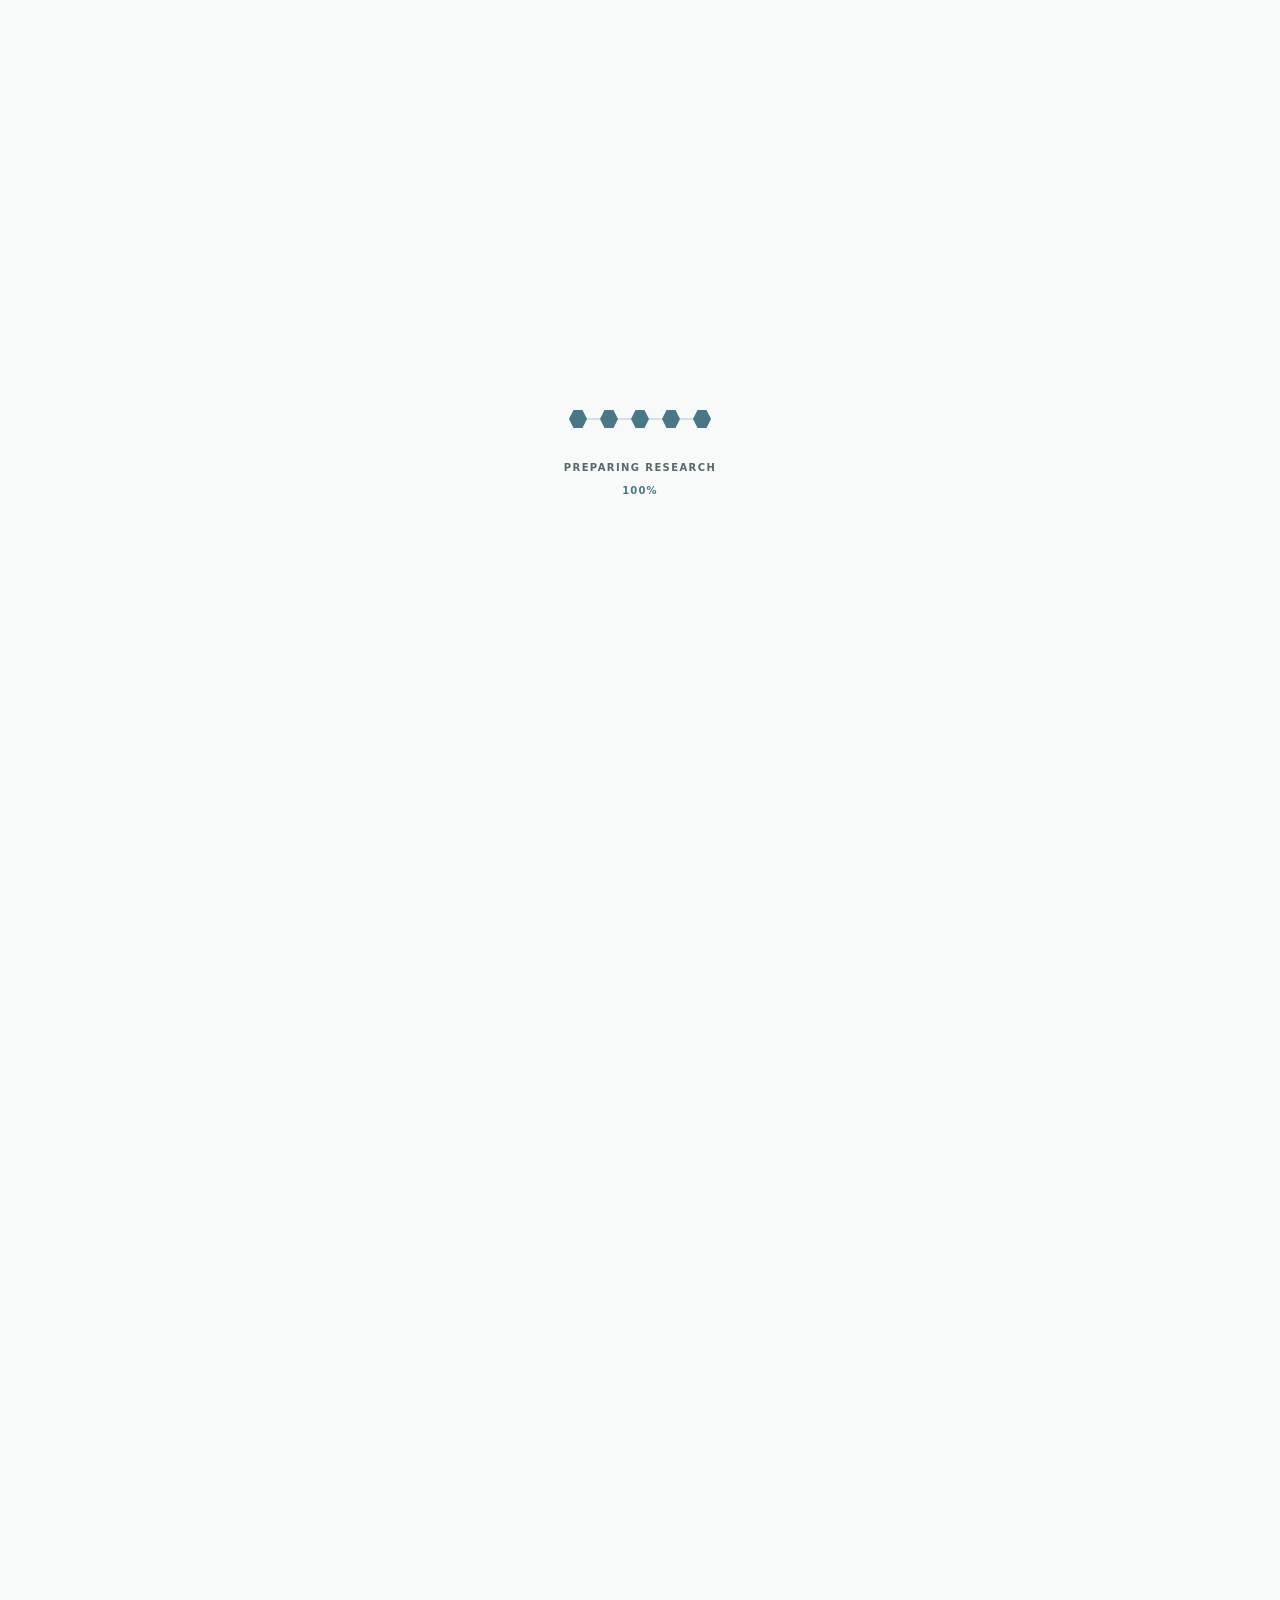
==== commit 5e8edcf2: "Publish site from private source 0cfc61ce14fc401061e56bb63e4bfaedcf028a3c" ====
--- a/publications/index.html
+++ b/publications/index.html
@@ -1,4 +1,4 @@
-<!doctype html><html lang="en"><head><meta charset="utf-8"><meta name="viewport" content="width=device-width,initial-scale=1"><title>Publications · Lior Skoury</title><meta name="description" content="Research in Digital Twin systems, manufacturing coordination, and data-driven modelling of physical processes."><meta name="robots" content="index,follow"><meta name="color-scheme" content="light"><meta name="theme-color" content="#f8faf9"><meta http-equiv="Content-Security-Policy" content="default-src 'self'; script-src 'self' https://cloud.umami.is; style-src 'self'; img-src 'self' data:; frame-src https://www.youtube-nocookie.com https://player.vimeo.com; media-src 'self' https:; connect-src 'self' https://gateway.umami.is; object-src 'none'; base-uri 'self'; form-action 'none'"><link rel="canonical" href="https://liorskoury-git.github.io/publications/"><meta property="og:title" content="Publications · Lior Skoury"><meta property="og:description" content="Research in Digital Twin systems, manufacturing coordination, and data-driven modelling of physical processes."><meta property="og:type" content="website"><meta property="og:url" content="https://liorskoury-git.github.io/publications/"><meta property="og:image" content="https://liorskoury-git.github.io/assets/share_image.png?v=d465113c7545"><meta property="og:image:type" content="image/png"><meta property="og:image:width" content="1200"><meta property="og:image:height" content="627"><meta property="og:image:alt" content="Lior Skoury portfolio mark"><meta name="twitter:card" content="summary_large_image"><meta name="twitter:image" content="https://liorskoury-git.github.io/assets/share_image.png?v=d465113c7545"><link rel="icon" type="image/svg+xml" href="/assets/favicon.svg?v=650854b74d60"><script src="/assets/loader.js?v=dba7fbd43086"></script><script defer src="https://cloud.umami.is/script.js" data-website-id="52de3d24-4a3d-4118-b2b0-4085006f8740" data-domains="liorskoury-git.github.io" data-do-not-track="true"></script><script defer src="/assets/analytics-events.js?v=ce30b088c900"></script><link rel="stylesheet" href="/assets/loader.css?v=68f86a6a60f5"><link rel="stylesheet" href="/assets/styles.css?v=44f8c890c635"><link rel="stylesheet" href="/assets/editorial.css?v=c202550be696"><link rel="stylesheet" href="/assets/thread-svg.css?v=e17646e899cc"><link rel="stylesheet" href="/assets/system-svg.css?v=73e3468af432"><link rel="stylesheet" href="/assets/actor-svg.css?v=8cb5feb9dd63"><link rel="stylesheet" href="/assets/service-svg.css?v=e2cc6b1955b9"><script type="module" src="/assets/app.js?v=8eeade9e6bdd"></script></head><body><div class="page-loader" role="status" aria-live="polite"><div class="page-loader-inner"><span class="page-loader-track" aria-hidden="true"><i></i><i></i><i></i><i></i><i></i></span><span class="page-loader-label">Preparing research</span></div></div>
+<!doctype html><html lang="en"><head><meta charset="utf-8"><meta name="viewport" content="width=device-width,initial-scale=1"><title>Publications · Lior Skoury</title><meta name="description" content="Research in Digital Twin systems, manufacturing coordination, and data-driven modelling of physical processes."><meta name="robots" content="index,follow"><meta name="color-scheme" content="light"><meta name="theme-color" content="#f8faf9"><meta http-equiv="Content-Security-Policy" content="default-src 'self'; script-src 'self' https://cloud.umami.is; style-src 'self'; img-src 'self' data:; frame-src https://www.youtube-nocookie.com https://player.vimeo.com; media-src 'self' https:; connect-src 'self' https://gateway.umami.is; object-src 'none'; base-uri 'self'; form-action 'none'"><link rel="canonical" href="https://liorskoury-git.github.io/publications/"><meta property="og:title" content="Publications · Lior Skoury"><meta property="og:description" content="Research in Digital Twin systems, manufacturing coordination, and data-driven modelling of physical processes."><meta property="og:type" content="website"><meta property="og:url" content="https://liorskoury-git.github.io/publications/"><meta property="og:image" content="https://liorskoury-git.github.io/assets/share_image.png?v=d465113c7545"><meta property="og:image:type" content="image/png"><meta property="og:image:width" content="1200"><meta property="og:image:height" content="627"><meta property="og:image:alt" content="Lior Skoury portfolio mark"><meta name="twitter:card" content="summary_large_image"><meta name="twitter:image" content="https://liorskoury-git.github.io/assets/share_image.png?v=d465113c7545"><link rel="icon" type="image/svg+xml" href="/assets/favicon.svg?v=650854b74d60"><script src="/assets/loader.js?v=dba7fbd43086"></script><script defer src="https://cloud.umami.is/script.js" data-website-id="52de3d24-4a3d-4118-b2b0-4085006f8740" data-domains="liorskoury-git.github.io" data-do-not-track="true"></script><script defer src="/assets/analytics-events.js?v=ce30b088c900"></script><link rel="stylesheet" href="/assets/loader.css?v=68f86a6a60f5"><link rel="stylesheet" href="/assets/styles.css?v=44f8c890c635"><link rel="stylesheet" href="/assets/editorial.css?v=63da43abfd9c"><link rel="stylesheet" href="/assets/thread-svg.css?v=e17646e899cc"><link rel="stylesheet" href="/assets/system-svg.css?v=73e3468af432"><link rel="stylesheet" href="/assets/actor-svg.css?v=8cb5feb9dd63"><link rel="stylesheet" href="/assets/service-svg.css?v=e2cc6b1955b9"><script type="module" src="/assets/app.js?v=343fe64090b5"></script></head><body><div class="page-loader" role="status" aria-live="polite"><div class="page-loader-inner"><span class="page-loader-track" aria-hidden="true"><i></i><i></i><i></i><i></i><i></i></span><span class="page-loader-label">Preparing research</span></div></div>
   <a class="skip-link" href="#main">Skip to content</a><header class="site-header has-submenu is-expanded"><div class="header-bar"><div class="header-inner"><a class="brand" href="/" aria-label="Lior Skoury home"><span class="brand-name">Lior Skoury</span><span class="brand-divider" aria-hidden="true">|</span><span class="brand-descriptor">RESEARCH PORTFOLIO.</span></a><button class="home-submenu-toggle" type="button" aria-expanded="true" aria-controls="home-submenu" aria-label="Toggle page sections"></button><button class="menu-toggle" type="button" aria-expanded="false" aria-controls="main-nav">Menu <span aria-hidden="true">☰</span></button><nav id="main-nav" aria-label="Main navigation"><a href="/">Research</a><a href="/publications/" aria-current="page">Publications</a><a href="/satellite-projects/">Satellite Projects</a><a href="/assets/Vitae/Lior_Skoury_CV.docx" download="Lior_Skoury_CV.docx">Vitae</a><a class="nav-contact" href="/#contact">Get in touch <span aria-hidden="true">↗</span></a></nav></div></div><div class="subnav-region"><div class="home-submenu-shell side-submenu-shell"><nav id="home-submenu" class="home-submenu" aria-label="Publication sections"><a href="#papers">01_RESEARCH PAPERS</a><a href="#software-dataset">02_SOFTWARE AND DATASET</a></nav></div></div></header>
   <main id="main"><section id="papers" class="container section collection-header publication-page"><div class="publication-heading"><h1 class="eyebrow">Research papers</h1><span>23 publications</span></div><div class="publication-list publication-list--with-images"><article class="publication publication--visual"><a class="pub-image" href="https://doi.org/10.1088/1748-3190/ae91bf" target="_blank" rel="noopener noreferrer" aria-label="Open Modelling cocoon spinning: an agent-based computational approach"><img src="/assets/images/Publications/cards/cocoon.jpg" alt="Image for Modelling cocoon spinning: an agent-based computational approach" width="640" height="400" loading="lazy" decoding="async"></a><div class="pub-copy"><div class="pub-year">2026</div><h3><a class="pub-link" href="https://doi.org/10.1088/1748-3190/ae91bf" target="_blank" rel="noopener noreferrer">Modelling cocoon spinning: an agent-based computational approach <span aria-hidden="true">↗</span></a></h3><p class="authors">Lior Skoury; Nikolai Rosenthal; Thomas Wortmann; Achim Menges; Peter Fratzl; Michaela Eder; Karola Dierichs</p><p class="venue">Bioinspiration &amp; Biomimetics · Volume 21, Number 4</p><div class="publication-tags"><span class="publication-tag publication-tag--reviewed">Peer reviewed</span><span class="publication-tag publication-tag--first">First author</span></div></div></article><article class="publication publication--visual"><a class="pub-image" href="https://doi.org/10.1007/s41693-026-00190-4" target="_blank" rel="noopener noreferrer" aria-label="Open Constraint to capability: a multi-robot screw-press gluing micro-factory for scalable and efficient multi-story timber slab assembly"><img src="/assets/images/Publications/cards/microfactory.jpg" alt="Image for Constraint to capability: a multi-robot screw-press gluing micro-factory for scalable and efficient multi-story timber slab assembly" width="640" height="400" loading="lazy" decoding="async"></a><div class="pub-copy"><div class="pub-year">2026</div><h3><a class="pub-link" href="https://doi.org/10.1007/s41693-026-00190-4" target="_blank" rel="noopener noreferrer">Constraint to capability: a multi-robot screw-press gluing micro-factory for scalable and efficient multi-story timber slab assembly <span aria-hidden="true">↗</span></a></h3><p class="authors">Zhenxiang Huang; Tim Stark; Lior Skoury; Aaron Wagner; Simon Treml; Felix Amtsberg; Hans Jakob Wagner; Thomas Wortmann; Achim Menges</p><p class="venue">Construction Robotics · Volume 10, article 18</p><div class="publication-tags"><span class="publication-tag publication-tag--reviewed">Peer reviewed</span><span class="publication-tag publication-tag--control">Control and management</span></div></div></article><article class="publication publication--visual"><a class="pub-image" href="https://doi.org/10.1016/j.aei.2026.104728" target="_blank" rel="noopener noreferrer" aria-label="Open Digital Twin architecture for heterogeneous fabrication and construction in AEC"><img src="/assets/images/Publications/cards/architecture.jpg" alt="Image for Digital Twin architecture for heterogeneous fabrication and construction in AEC" width="640" height="400" loading="lazy" decoding="async"></a><div class="pub-copy"><div class="pub-year">2026</div><h3><a class="pub-link" href="https://doi.org/10.1016/j.aei.2026.104728" target="_blank" rel="noopener noreferrer">Digital Twin architecture for heterogeneous fabrication and construction in AEC <span aria-hidden="true">↗</span></a></h3><p class="authors">Lior Skoury; Achim Menges; Thomas Wortmann</p><p class="venue">Advanced Engineering Informatics · Volume 74, Part C, article 104728</p><div class="publication-tags"><span class="publication-tag publication-tag--reviewed">Peer reviewed</span><span class="publication-tag publication-tag--first">First author</span><span class="publication-tag publication-tag--foundation">Foundation</span><span class="publication-tag publication-tag--control">Control and management</span></div></div></article><article class="publication publication--visual"><a class="pub-image" href="https://doi.org/10.1109/ICRA57385.2026.11696913" target="_blank" rel="noopener noreferrer" aria-label="Open LASER: Level-Based Asynchronous Scheduling and Execution Regime for Spatiotemporally Constrained Multi-Robot Timber Manufacturing"><img src="/assets/images/Publications/cards/laser.jpg" alt="Image for LASER: Level-Based Asynchronous Scheduling and Execution Regime for Spatiotemporally Constrained Multi-Robot Timber Manufacturing" width="640" height="400" loading="lazy" decoding="async"></a><div class="pub-copy"><div class="pub-year">2026</div><h3><a class="pub-link" href="https://doi.org/10.1109/ICRA57385.2026.11696913" target="_blank" rel="noopener noreferrer">LASER: Level-Based Asynchronous Scheduling and Execution Regime for Spatiotemporally Constrained Multi-Robot Timber Manufacturing <span aria-hidden="true">↗</span></a></h3><p class="authors">Zhenxiang Huang; Lior Skoury; Tim Stark; Aaron Wagner; Hans Jakob Wagner; Thomas Wortmann; Achim Menges</p><p class="venue">IEEE International Conference on Robotics and Automation (ICRA) · pp. 7649–7656</p><span class="badge award">Co-authored award-winning paper · ICRA 2026 Best Student Paper Award</span><div class="publication-tags"><span class="publication-tag publication-tag--reviewed">Peer reviewed</span><span class="publication-tag publication-tag--control">Control and management</span></div></div></article><article class="publication publication--visual"><a class="pub-image" href="https://indin2026.ieee-ies.org/program/index.html" target="_blank" rel="noopener noreferrer" aria-label="Open AR Worker Guidance and Vision-Based Quality Control for Human-Robot Cooperation in Robotic Prefabrication for Timber Construction"><img src="/assets/images/Publications/cards/ar-worker-guidance.jpg" alt="Image for AR Worker Guidance and Vision-Based Quality Control for Human-Robot Cooperation in Robotic Prefabrication for Timber Construction" width="640" height="400" loading="lazy" decoding="async"></a><div class="pub-copy"><div class="pub-year">2026</div><h3><a class="pub-link" href="https://indin2026.ieee-ies.org/program/index.html" target="_blank" rel="noopener noreferrer">AR Worker Guidance and Vision-Based Quality Control for Human-Robot Cooperation in Robotic Prefabrication for Timber Construction <span aria-hidden="true">↗</span></a></h3><p class="authors">Matthias Marquart; Siddieq Mansour; Samed Ajdinović; Alexander Verl; Edgar Schefer; Lasath Siriwardena; Nicolas Pousa; Lior Skoury; Thomas Wortmann; Achim Menges</p><p class="venue">IEEE International Conference on Industrial Informatics (INDIN 2026)</p><div class="publication-tags"><span class="publication-tag publication-tag--reviewed">Peer reviewed</span><span class="publication-tag publication-tag--foundation">Foundation</span><span class="publication-tag publication-tag--control">Control and management</span><span class="publication-tag publication-tag--data-ai">Data-informed AI</span></div></div></article><article class="publication publication--visual"><a class="pub-image" href="https://doi.org/10.1016/j.autcon.2025.106706" target="_blank" rel="noopener noreferrer" aria-label="Open Data-informed Digital Twin for large-scale 3D printing in construction"><img src="/assets/images/Publications/cards/printing.jpg" alt="Image for Data-informed Digital Twin for large-scale 3D printing in construction" width="640" height="400" loading="lazy" decoding="async"></a><div class="pub-copy"><div class="pub-year">2026</div><h3><a class="pub-link" href="https://doi.org/10.1016/j.autcon.2025.106706" target="_blank" rel="noopener noreferrer">Data-informed Digital Twin for large-scale 3D printing in construction <span aria-hidden="true">↗</span></a></h3><p class="authors">Lior Skoury; Ofer Asaf; Aaron Sprecher; Achim Menges; Thomas Wortmann</p><p class="venue">Automation in Construction · Volume 182, article 106706</p><div class="publication-tags"><span class="publication-tag publication-tag--reviewed">Peer reviewed</span><span class="publication-tag publication-tag--first">First author</span><span class="publication-tag publication-tag--foundation">Foundation</span><span class="publication-tag publication-tag--control">Control and management</span><span class="publication-tag publication-tag--data-ai">Data-informed AI</span></div></div></article><article class="publication publication--visual"><a class="pub-image" href="https://doi.org/10.1016/j.aei.2025.103475" target="_blank" rel="noopener noreferrer" aria-label="Open An implementation and evaluation of large-scale multi-user human–robot collaboration with head-mounted augmented reality"><img src="/assets/images/Publications/cards/hrc.jpg" alt="Image for An implementation and evaluation of large-scale multi-user human–robot collaboration with head-mounted augmented reality" width="640" height="400" loading="lazy" decoding="async"></a><div class="pub-copy"><div class="pub-year">2025</div><h3><a class="pub-link" href="https://doi.org/10.1016/j.aei.2025.103475" target="_blank" rel="noopener noreferrer">An implementation and evaluation of large-scale multi-user human–robot collaboration with head-mounted augmented reality <span aria-hidden="true">↗</span></a></h3><p class="authors">Xiliu Yang; Felix Amtsberg; Benjamin Kaiser; Lior Skoury; Tim Stark; Simon Treml; Nils Opgenorth; Aimée Sousa Calepso; Michael Sedlmair; Thomas Wortmann; Alexander Verl; Achim Menges</p><p class="venue">Advanced Engineering Informatics · Volume 67, article 103475</p><span class="badge award">Co-authored award-winning paper · IntCDC Best Publication Award 2025</span><div class="publication-tags"><span class="publication-tag publication-tag--reviewed">Peer reviewed</span><span class="publication-tag publication-tag--control">Control and management</span></div></div></article><article class="publication publication--visual"><a class="pub-image" href="https://doi.org/10.52842/conf.ecaade.2025.2.127" target="_blank" rel="noopener noreferrer" aria-label="Open From Passive to Active Matter: A novel robot-material system for parallel construction"><img src="/assets/images/Publications/cards/active-matter.jpg" alt="Image for From Passive to Active Matter: A novel robot-material system for parallel construction" width="640" height="400" loading="lazy" decoding="async"></a><div class="pub-copy"><div class="pub-year">2025</div><h3><a class="pub-link" href="https://doi.org/10.52842/conf.ecaade.2025.2.127" target="_blank" rel="noopener noreferrer">From Passive to Active Matter: A novel robot-material system for parallel construction <span aria-hidden="true">↗</span></a></h3><p class="authors">Xin Sun; Chia-Yen Wu; Philipp Kragl; Lior Skoury; Samuel Leder; Thomas Wortmann; Achim Menges</p><p class="venue">Education and research in Computer Aided Architectural Design in Europe (eCAADe 2025)</p><div class="publication-tags"><span class="publication-tag publication-tag--reviewed">Peer reviewed</span></div></div></article><article class="publication publication--visual"><a class="pub-image" href="https://doi.org/10.52842/conf.acadia.2024.2.253" target="_blank" rel="noopener noreferrer" aria-label="Open Controlled Anisotropy"><img src="/assets/images/Publications/cards/anisotropy.jpg" alt="Image for Controlled Anisotropy" width="640" height="400" loading="lazy" decoding="async"></a><div class="pub-copy"><div class="pub-year">2024</div><h3><a class="pub-link" href="https://doi.org/10.52842/conf.acadia.2024.2.253" target="_blank" rel="noopener noreferrer">Controlled Anisotropy <span aria-hidden="true">↗</span></a></h3><p class="authors">Tzu-Ying Chen; Simon Treml; Lior Skoury; Jorge A. Christie Remy-Maillet; Hans Jakob Wagner; Achim Menges; Jan Knippers</p><p class="venue">Association for Computer Aided Design in Architecture (ACADIA 2024)</p><div class="publication-tags"><span class="publication-tag publication-tag--reviewed">Peer reviewed</span></div></div></article><article class="publication publication--visual"><a class="pub-image" href="https://doi.org/10.1145/3652620.3688255" target="_blank" rel="noopener noreferrer" aria-label="Open Digital twin architecture for the AEC Industry: A case study in collective robotic construction"><img src="/assets/images/Publications/cards/collective.jpg" alt="Image for Digital twin architecture for the AEC Industry: A case study in collective robotic construction" width="640" height="400" loading="lazy" decoding="async"></a><div class="pub-copy"><div class="pub-year">2024</div><h3><a class="pub-link" href="https://doi.org/10.1145/3652620.3688255" target="_blank" rel="noopener noreferrer">Digital twin architecture for the AEC Industry: A case study in collective robotic construction <span aria-hidden="true">↗</span></a></h3><p class="authors">Lior Skoury; Samuel Leder; Achim Menges; Thomas Wortmann</p><p class="venue">ACM/IEEE MODELS Companion ’24 · pp. 413–418</p><div class="publication-tags"><span class="publication-tag publication-tag--reviewed">Peer reviewed</span><span class="publication-tag publication-tag--first">First author</span><span class="publication-tag publication-tag--foundation">Foundation</span><span class="publication-tag publication-tag--control">Control and management</span></div></div></article><article class="publication publication--visual"><a class="pub-image" href="https://doi.org/10.1007/978-3-031-68275-9_41" target="_blank" rel="noopener noreferrer" aria-label="Open Prediction Models for Co-Design in Industry 4.0"><img src="/assets/images/Publications/cards/prediction.jpg" alt="Image for Prediction Models for Co-Design in Industry 4.0" width="640" height="400" loading="lazy" decoding="async"></a><div class="pub-copy"><div class="pub-year">2024</div><h3><a class="pub-link" href="https://doi.org/10.1007/978-3-031-68275-9_41" target="_blank" rel="noopener noreferrer">Prediction Models for Co-Design in Industry 4.0 <span aria-hidden="true">↗</span></a></h3><p class="authors">Lior Skoury; Thomas Wortmann</p><p class="venue">Design Modelling Symposium · Scalable Disruptors (DMS 2024)</p><div class="publication-tags"><span class="publication-tag publication-tag--reviewed">Peer reviewed</span><span class="publication-tag publication-tag--first">First author</span><span class="publication-tag publication-tag--data-ai">Data-informed AI</span></div></div></article><article class="publication publication--visual"><a class="pub-image" href="https://doi.org/10.1007/978-3-031-68323-7_21" target="_blank" rel="noopener noreferrer" aria-label="Open Putting Co-Design-Supporting Data Lakes to the Test: An Evaluation on AEC Case Studies"><img src="/assets/images/Publications/cards/data-lakes.jpg" alt="Image for Putting Co-Design-Supporting Data Lakes to the Test: An Evaluation on AEC Case Studies" width="640" height="400" loading="lazy" decoding="async"></a><div class="pub-copy"><div class="pub-year">2024</div><h3><a class="pub-link" href="https://doi.org/10.1007/978-3-031-68323-7_21" target="_blank" rel="noopener noreferrer">Putting Co-Design-Supporting Data Lakes to the Test: An Evaluation on AEC Case Studies <span aria-hidden="true">↗</span></a></h3><p class="authors">Melanie Herschel; Andreas Gienger; Anja Patricia Regina Lauer; Charlotte Stein; Lior Skoury; Nico Lässig; Carsten Ellwein; Alexander Verl; Thomas Wortmann; Cristina Tarin Sauer</p><p class="venue">The 26th International Conference on Big Data Analytics and Knowledge Discovery (DAWAK 2024)</p><div class="publication-tags"><span class="publication-tag publication-tag--reviewed">Peer reviewed</span><span class="publication-tag publication-tag--foundation">Foundation</span><span class="publication-tag publication-tag--control">Control and management</span></div></div></article><article class="publication publication--visual"><a class="pub-image" href="https://doi.org/10.2307/jj.11374766.7" target="_blank" rel="noopener noreferrer" aria-label="Open Multi-Scalar Computational Fabrication and Construction of Bio-Based Building Envelopes: The Livmats Biomimetic Shell"><img src="/assets/images/Publications/cards/shell-envelope.jpg" alt="Image for Multi-Scalar Computational Fabrication and Construction of Bio-Based Building Envelopes: The Livmats Biomimetic Shell" width="640" height="400" loading="lazy" decoding="async"></a><div class="pub-copy"><div class="pub-year">2024</div><h3><a class="pub-link" href="https://doi.org/10.2307/jj.11374766.7" target="_blank" rel="noopener noreferrer">Multi-Scalar Computational Fabrication and Construction of Bio-Based Building Envelopes: The Livmats Biomimetic Shell <span aria-hidden="true">↗</span></a></h3><p class="authors">Nils Opgenorth; Tiffany Cheng; Anja Patricia Regina Lauer; Lior Skoury; Ekin Sila Sahin; Tim Stark; Yasaman Tahouni; Simon Treml; Monika Göbel; Laura Kiesewetter; Christoph Schlopschnat; Max Benjamin Zorn; Xiliu Yang; Felix Amtsberg; Hans Jakob Wagner; Dylan Wood; Oliver Sawodny; Thomas Wortmann; Achim Menges</p><p class="venue">Fabricate 2024: Creating Resourceful Futures</p><div class="publication-tags"><span class="publication-tag publication-tag--reviewed">Peer reviewed</span><span class="publication-tag publication-tag--control">Control and management</span></div></div></article><article class="publication publication--visual"><a class="pub-image" href="https://doi.org/10.1016/j.autcon.2023.105229" target="_blank" rel="noopener noreferrer" aria-label="Open Towards data-informed co-design in digital fabrication"><img src="/assets/images/Publications/cards/codesign.jpg" alt="Image for Towards data-informed co-design in digital fabrication" width="640" height="400" loading="lazy" decoding="async"></a><div class="pub-copy"><div class="pub-year">2024</div><h3><a class="pub-link" href="https://doi.org/10.1016/j.autcon.2023.105229" target="_blank" rel="noopener noreferrer">Towards data-informed co-design in digital fabrication <span aria-hidden="true">↗</span></a></h3><p class="authors">Lior Skoury; Simon Treml; Nils Opgenorth; Felix Amtsberg; Hans Jakob Wagner; Achim Menges; Thomas Wortmann</p><p class="venue">Automation in Construction · Volume 158, article 105229</p><div class="publication-tags"><span class="publication-tag publication-tag--reviewed">Peer reviewed</span><span class="publication-tag publication-tag--first">First author</span><span class="publication-tag publication-tag--foundation">Foundation</span><span class="publication-tag publication-tag--control">Control and management</span><span class="publication-tag publication-tag--data-ai">Data-informed AI</span></div></div></article><article class="publication publication--visual"><a class="pub-image" href="https://doi.org/10.1002/bate.202300070" target="_blank" rel="noopener noreferrer" aria-label="Open Multi‐Akteur‐Fabrikation im Bauwesen: Co‐Design‐Methoden für eine anpassungsfähigere Vorfabrikation"><img src="/assets/images/Publications/cards/multi-akteur.jpg" alt="Image for Multi‐Akteur‐Fabrikation im Bauwesen: Co‐Design‐Methoden für eine anpassungsfähigere Vorfabrikation" width="640" height="400" loading="lazy" decoding="async"></a><div class="pub-copy"><div class="pub-year">2023</div><h3><a class="pub-link" href="https://doi.org/10.1002/bate.202300070" target="_blank" rel="noopener noreferrer">Multi‐Akteur‐Fabrikation im Bauwesen: Co‐Design‐Methoden für eine anpassungsfähigere Vorfabrikation <span aria-hidden="true">↗</span></a></h3><p class="authors">Felix Amtsberg; Xiliu Yang; Lior Skoury; Gili Ron; Benjamin Kaiser; Aimée Sousa Calepso; Michael Sedlmair; Alexander Verl; Thomas Wortmann; Achim Menges</p><p class="venue">Bautechnik · Volume 100, Issue 10</p><div class="publication-tags"><span class="publication-tag publication-tag--reviewed">Peer reviewed</span><span class="publication-tag publication-tag--control">Control and management</span></div></div></article><article class="publication publication--visual"><a class="pub-image" href="https://doi.org/10.1515/9783111162683-019" target="_blank" rel="noopener noreferrer" aria-label="Open Artificial Intelligence Automated Task Planning for Fabrication"><img src="/assets/images/Publications/cards/ai-task-planning.jpg" alt="Image for Artificial Intelligence Automated Task Planning for Fabrication" width="640" height="400" loading="lazy" decoding="async"></a><div class="pub-copy"><div class="pub-year">2023</div><h3><a class="pub-link" href="https://doi.org/10.1515/9783111162683-019" target="_blank" rel="noopener noreferrer">Artificial Intelligence Automated Task Planning for Fabrication <span aria-hidden="true">↗</span></a></h3><p class="authors">Shermin Sherkat; Lior Skoury; Andreas Wortmann; Thomas Wortmann</p><p class="venue">Advances in Architectural Geometry (AAG 2023)</p><div class="publication-tags"><span class="publication-tag publication-tag--reviewed">Peer reviewed</span><span class="publication-tag publication-tag--data-ai">Data-informed AI</span></div></div></article><article class="publication publication--visual"><a class="pub-image" href="https://doi.org/10.52842/conf.ecaade.2023.1.417" target="_blank" rel="noopener noreferrer" aria-label="Open Multi-Actor Fabrication for Digital Timber Construction"><img src="/assets/images/Publications/cards/multi-actor.jpg" alt="Image for Multi-Actor Fabrication for Digital Timber Construction" width="640" height="400" loading="lazy" decoding="async"></a><div class="pub-copy"><div class="pub-year">2023</div><h3><a class="pub-link" href="https://doi.org/10.52842/conf.ecaade.2023.1.417" target="_blank" rel="noopener noreferrer">Multi-Actor Fabrication for Digital Timber Construction <span aria-hidden="true">↗</span></a></h3><p class="authors">Felix Amtsberg; Xiliu Yang; Lior Skoury; Aimée Sousa Calepso; Michael Sedlmair; Thomas Wortmann; Achim Menges</p><p class="venue">Education and research in Computer Aided Architectural Design in Europe (eCAADe 2023)</p><div class="publication-tags"><span class="publication-tag publication-tag--reviewed">Peer reviewed</span><span class="publication-tag publication-tag--control">Control and management</span></div></div></article><article class="publication publication--visual"><a class="pub-image" href="https://doi.org/10.1177/14780771221135003" target="_blank" rel="noopener noreferrer" aria-label="Open Arrangement of reinforcement in variable density timber slab systems for multi-story construction"><img src="/assets/images/Publications/cards/reinforcement.jpg" alt="Image for Arrangement of reinforcement in variable density timber slab systems for multi-story construction" width="640" height="400" loading="lazy" decoding="async"></a><div class="pub-copy"><div class="pub-year">2022</div><h3><a class="pub-link" href="https://doi.org/10.1177/14780771221135003" target="_blank" rel="noopener noreferrer">Arrangement of reinforcement in variable density timber slab systems for multi-story construction <span aria-hidden="true">↗</span></a></h3><p class="authors">Luis Orozco; Anna Krtschil; Lior Skoury; Jan Knippers; Achim Menges</p><p class="venue">International Journal of Architectural Computing · Volume 20, Issue 4</p><div class="publication-tags"><span class="publication-tag publication-tag--reviewed">Peer reviewed</span></div></div></article><article class="publication publication--visual"><a class="pub-image" href="https://doi.org/10.1007/978-3-031-13249-0_47" target="_blank" rel="noopener noreferrer" aria-label="Open A Framework for Managing Data in Multi-actor Fabrication Processes"><img src="/assets/images/Publications/cards/data-framework.jpg" alt="Image for A Framework for Managing Data in Multi-actor Fabrication Processes" width="640" height="400" loading="lazy" decoding="async"></a><div class="pub-copy"><div class="pub-year">2022</div><h3><a class="pub-link" href="https://doi.org/10.1007/978-3-031-13249-0_47" target="_blank" rel="noopener noreferrer">A Framework for Managing Data in Multi-actor Fabrication Processes <span aria-hidden="true">↗</span></a></h3><p class="authors">Lior Skoury; Felix Amtsberg; Xiliu Yang; Hans Jakob Wagner; Achim Menges; Thomas Wortmann</p><p class="venue">Design Modelling Symposium · Towards Radical Regeneration (DMS 2022)</p><div class="publication-tags"><span class="publication-tag publication-tag--reviewed">Peer reviewed</span><span class="publication-tag publication-tag--first">First author</span><span class="publication-tag publication-tag--foundation">Foundation</span><span class="publication-tag publication-tag--control">Control and management</span></div></div></article><article class="publication publication--visual"><a class="pub-image" href="https://doi.org/10.52842/conf.caadria.2022.2.141" target="_blank" rel="noopener noreferrer" aria-label="Open VIZOR: Facilitating Cyber-physical Workflows in Prefabrication through Augmented Reality"><img src="/assets/images/Publications/cards/vizor.jpg" alt="Image for VIZOR: Facilitating Cyber-physical Workflows in Prefabrication through Augmented Reality" width="640" height="400" loading="lazy" decoding="async"></a><div class="pub-copy"><div class="pub-year">2022</div><h3><a class="pub-link" href="https://doi.org/10.52842/conf.caadria.2022.2.141" target="_blank" rel="noopener noreferrer">VIZOR: Facilitating Cyber-physical Workflows in Prefabrication through Augmented Reality <span aria-hidden="true">↗</span></a></h3><p class="authors">Xiliu Yang; Felix Amtsberg; Lior Skoury; Hans Jakob Wagner; Achim Menges</p><p class="venue">Association for Computer-Aided Architectural Design Research in Asia - post carbon - (CAADRIA 2022)</p><div class="publication-tags"><span class="publication-tag publication-tag--reviewed">Peer reviewed</span><span class="publication-tag publication-tag--control">Control and management</span></div></div></article><article class="publication publication--visual"><a class="pub-image" href="https://doi.org/10.22260/isarc2021/0006" target="_blank" rel="noopener noreferrer" aria-label="Open iHRC: An AR-Based Interface for Intuitive, Interactive and Coordinated Task Sharing Between Humans and Robots in Building Construction"><img src="/assets/images/Publications/cards/ihrc.jpg" alt="Image for iHRC: An AR-Based Interface for Intuitive, Interactive and Coordinated Task Sharing Between Humans and Robots in Building Construction" width="640" height="400" loading="lazy" decoding="async"></a><div class="pub-copy"><div class="pub-year">2021</div><h3><a class="pub-link" href="https://doi.org/10.22260/isarc2021/0006" target="_blank" rel="noopener noreferrer">iHRC: An AR-Based Interface for Intuitive, Interactive and Coordinated Task Sharing Between Humans and Robots in Building Construction <span aria-hidden="true">↗</span></a></h3><p class="authors">Felix Amtsberg; Xiliu Yang; Lior Skoury; Hans Jakob Wagner; Achim Menges</p><p class="venue">International Symposium on Automation and Robotics in Construction (ISARC 2021)</p><div class="publication-tags"><span class="publication-tag publication-tag--reviewed">Peer reviewed</span><span class="publication-tag publication-tag--control">Control and management</span></div></div></article><article class="publication publication--visual"><a class="pub-image" href="https://doi.org/10.52842/conf.ecaade.2021.1.303" target="_blank" rel="noopener noreferrer" aria-label="Open Design Methods for Variable Density, Multi-Directional Composite Timber Slab Systems for Multi-Storey Construction"><img src="/assets/images/Publications/cards/slab-design.jpg" alt="Image for Design Methods for Variable Density, Multi-Directional Composite Timber Slab Systems for Multi-Storey Construction" width="640" height="400" loading="lazy" decoding="async"></a><div class="pub-copy"><div class="pub-year">2021</div><h3><a class="pub-link" href="https://doi.org/10.52842/conf.ecaade.2021.1.303" target="_blank" rel="noopener noreferrer">Design Methods for Variable Density, Multi-Directional Composite Timber Slab Systems for Multi-Storey Construction <span aria-hidden="true">↗</span></a></h3><p class="authors">Luis Orozco; Anna Krtschil; Hans Jakob Wagner; Simon Bechert; Felix Amtsberg; Lior Skoury; Jan Knippers; Achim Menges</p><p class="venue">Education and research in Computer Aided Architectural Design in Europe (eCAADe 2021)</p><div class="publication-tags"><span class="publication-tag publication-tag--reviewed">Peer reviewed</span></div></div></article><article class="publication publication--visual"><a class="pub-image" href="https://www.researchgate.net/publication/352248604_Bending_Active_Plates_with_Tensile_Elements_A_Biomimetic_Approach_Inspired_by_the_Australian_Curly_Leaf_Spider_Phonognatha_graeffae" target="_blank" rel="noopener noreferrer" aria-label="Open Bending Active Plates with Tensile Elements: A Biomimetic Approach Inspired by the Australian Curly Leaf Spider (Phonognatha graeffae)"><img src="/assets/images/Publications/cards/bending-plates.jpg" alt="Image for Bending Active Plates with Tensile Elements: A Biomimetic Approach Inspired by the Australian Curly Leaf Spider (Phonognatha graeffae)" width="640" height="400" loading="lazy" decoding="async"></a><div class="pub-copy"><div class="pub-year">2021</div><h3><a class="pub-link" href="https://www.researchgate.net/publication/352248604_Bending_Active_Plates_with_Tensile_Elements_A_Biomimetic_Approach_Inspired_by_the_Australian_Curly_Leaf_Spider_Phonognatha_graeffae" target="_blank" rel="noopener noreferrer">Bending Active Plates with Tensile Elements: A Biomimetic Approach Inspired by the Australian Curly Leaf Spider (Phonognatha graeffae) <span aria-hidden="true">↗</span></a></h3><p class="authors">Cody Tucker; Xiliu Yang; August Lehrecke; Lior Skoury; Manuela Aust; Friedrich Holtmann; Axel Körner; Oliver Betz</p><p class="venue">International Conference on Spatial Structures (IASS 2021)</p><div class="publication-tags"><span class="publication-tag publication-tag--reviewed">Peer reviewed</span></div></div></article></div></section><section id="software-dataset" class="container section publication-software"><div class="publication-heading"><h2 class="eyebrow">Software and dataset</h2><span>7 research outputs</span></div><div class="research-output-group"><h3>Datasets</h3><div class="publication-list publication-list--with-images"><article class="publication publication--visual research-output"><a class="pub-image" href="https://doi.org/10.17617/3.0auuuv" target="_blank" rel="noopener noreferrer" aria-label="Open Data sets of the article: Modelling cocoon spinning an agent-based computational approach on Edmond"><img src="/assets/previews/images/Software_DataSets/Data%20sets%20of%20the%20article%20Modelling%20cocoon%20spinning%20an%20agent-based%20computational%20approach.jpg.jpg" alt="Image for Data sets of the article: Modelling cocoon spinning an agent-based computational approach" width="640" height="400" loading="lazy" decoding="async"></a><div class="pub-copy"><div class="pub-year">2026</div><h4><a class="pub-link" href="https://doi.org/10.17617/3.0auuuv" target="_blank" rel="noopener noreferrer">Data sets of the article: Modelling cocoon spinning an agent-based computational approach <span aria-hidden="true">↗</span></a></h4><p class="authors">Nikolai Rosenthal; Lior Skoury</p><p class="venue">Edmond</p><p class="output-doi">DOI: <a href="https://doi.org/10.17617/3.0auuuv" target="_blank" rel="noopener noreferrer">10.17617/3.0auuuv</a></p></div></article><article class="publication publication--visual research-output"><a class="pub-image" href="https://doi.org/10.18419/DARUS-5612" target="_blank" rel="noopener noreferrer" aria-label="Open Digital Twin task logs for Collective Robotic Construction (CRC) — ROB|ARCH 2024 on DaRUS"><img src="/assets/previews/images/Software_DataSets/Digital%20Twin%20task%20logs%20for%20Collective%20Robotic%20Construction%20(CRC)%20%E2%80%94%20ROBARCH%202024.png.jpg" alt="Image for Digital Twin task logs for Collective Robotic Construction (CRC) — ROB|ARCH 2024" width="640" height="400" loading="lazy" decoding="async"></a><div class="pub-copy"><div class="pub-year">2026</div><h4><a class="pub-link" href="https://doi.org/10.18419/DARUS-5612" target="_blank" rel="noopener noreferrer">Digital Twin task logs for Collective Robotic Construction (CRC) — ROB|ARCH 2024 <span aria-hidden="true">↗</span></a></h4><p class="authors">Lior Skoury; Samuel Leder</p><p class="venue">DaRUS</p><p class="output-doi">DOI: <a href="https://doi.org/10.18419/DARUS-5612" target="_blank" rel="noopener noreferrer">10.18419/DARUS-5612</a></p></div></article><article class="publication publication--visual research-output"><a class="pub-image" href="https://doi.org/10.18419/DARUS-4817" target="_blank" rel="noopener noreferrer" aria-label="Open Digital-Twin Data for Large-Scale 3D Printing on DaRUS"><img src="/assets/previews/images/Software_DataSets/Digital-Twin%20Data%20for%20Large-Scale%203D%20Printing.jpg.jpg" alt="Image for Digital-Twin Data for Large-Scale 3D Printing" width="640" height="400" loading="lazy" decoding="async"></a><div class="pub-copy"><div class="pub-year">2025</div><h4><a class="pub-link" href="https://doi.org/10.18419/DARUS-4817" target="_blank" rel="noopener noreferrer">Digital-Twin Data for Large-Scale 3D Printing <span aria-hidden="true">↗</span></a></h4><p class="authors">Lior Skoury; Ofer Asaf; Aaron Sprecher; Achim Menges; Thomas Wortmann</p><p class="venue">DaRUS</p><p class="output-doi">DOI: <a href="https://doi.org/10.18419/DARUS-4817" target="_blank" rel="noopener noreferrer">10.18419/DARUS-4817</a></p></div></article><article class="publication publication--visual research-output"><a class="pub-image" href="https://doi.org/10.18419/DARUS-3648" target="_blank" rel="noopener noreferrer" aria-label="Open livMats Biomimetic Shell Fabrication Tasks on DaRUS"><img src="/assets/images/Software_DataSets/livMats%20Biomimetic%20Shell%20Fabrication%20Tasks.jpg" alt="Image for livMats Biomimetic Shell Fabrication Tasks" width="640" height="400" loading="lazy" decoding="async"></a><div class="pub-copy"><div class="pub-year">2024</div><h4><a class="pub-link" href="https://doi.org/10.18419/DARUS-3648" target="_blank" rel="noopener noreferrer">livMats Biomimetic Shell Fabrication Tasks <span aria-hidden="true">↗</span></a></h4><p class="authors">Lior Skoury; Thomas Wortmann</p><p class="venue">DaRUS</p><p class="output-doi">DOI: <a href="https://doi.org/10.18419/DARUS-3648" target="_blank" rel="noopener noreferrer">10.18419/DARUS-3648</a></p></div></article><article class="publication publication--visual research-output"><a class="pub-image" href="https://doi.org/10.18419/darus-4434" target="_blank" rel="noopener noreferrer" aria-label="Open Computational design and robotic fabrication for high environmental quality timber constructions: the livMatS Biomimetic Shell case study on DaRUS research dataset"><img src="/assets/images/Publications/cards/shell-case-study.jpg" alt="Image for Computational design and robotic fabrication for high environmental quality timber constructions: the livMatS Biomimetic Shell case study" width="640" height="400" loading="lazy" decoding="async"></a><div class="pub-copy"><div class="pub-year">2024</div><h4><a class="pub-link" href="https://doi.org/10.18419/darus-4434" target="_blank" rel="noopener noreferrer">Computational design and robotic fabrication for high environmental quality timber constructions: the livMatS Biomimetic Shell case study <span aria-hidden="true">↗</span></a></h4><p class="authors">Roberta Di Bari; Anja Patricia Regina Lauer; Christoph Schlopschnat; Simon Treml; Nils Opgenorth; Lior Skoury; Tim Stark; Simon Bechert; Monika Göbel; Hans Jakob Wagner; Dylan Wood; Philip Leistner; Jan Knippers; Achim Menges; Oliver Sawodny; Thomas Wortmann</p><p class="venue">DaRUS research dataset</p><p class="output-doi">DOI: <a href="https://doi.org/10.18419/darus-4434" target="_blank" rel="noopener noreferrer">10.18419/darus-4434</a></p></div></article></div></div><div class="research-output-group"><h3>Open software</h3><div class="publication-list publication-list--with-images"><article class="publication publication--visual research-output"><a class="pub-image" href="https://doi.org/10.18419/DARUS-5649" target="_blank" rel="noopener noreferrer" aria-label="Open Twico Control Engine on DaRUS"><img src="/assets/previews/images/Software_DataSets/Twico%20Control%20Engine.jpg.jpg" alt="Image for Twico Control Engine" width="640" height="400" loading="lazy" decoding="async"></a><div class="pub-copy"><div class="pub-year">2026</div><h4><a class="pub-link" href="https://doi.org/10.18419/DARUS-5649" target="_blank" rel="noopener noreferrer">Twico Control Engine <span aria-hidden="true">↗</span></a></h4><p class="authors">Lior Skoury; Thomas Wortmann</p><p class="venue">DaRUS</p><p class="output-doi">DOI: <a href="https://doi.org/10.18419/DARUS-5649" target="_blank" rel="noopener noreferrer">10.18419/DARUS-5649</a></p></div></article><article class="publication publication--visual research-output"><a class="pub-image" href="https://doi.org/10.18419/DARUS-4193" target="_blank" rel="noopener noreferrer" aria-label="Open Multi-protocol Messaging and Streaming Broker for Grasshopper (RabbitMQ_GH) on DaRUS"><img src="/assets/previews/images/Software_DataSets/Multi-protocol%20Messaging%20and%20Streaming%20Broker%20for%20Grasshopper%20(RabbitMQ_GH).jpg.jpg" alt="Image for Multi-protocol Messaging and Streaming Broker for Grasshopper (RabbitMQ_GH)" width="640" height="400" loading="lazy" decoding="async"></a><div class="pub-copy"><div class="pub-year">2024</div><h4><a class="pub-link" href="https://doi.org/10.18419/DARUS-4193" target="_blank" rel="noopener noreferrer">Multi-protocol Messaging and Streaming Broker for Grasshopper (RabbitMQ_GH) <span aria-hidden="true">↗</span></a></h4><p class="authors">Lior Skoury; Thomas Wortmann</p><p class="venue">DaRUS</p><p class="output-doi">DOI: <a href="https://doi.org/10.18419/DARUS-4193" target="_blank" rel="noopener noreferrer">10.18419/DARUS-4193</a></p></div></article></div></div></section></main>
   <footer id="contact" class="site-footer"><div class="container footer-top"><div><span class="eyebrow">Let’s connect</span><h2>Research in the physical world.</h2><a class="email-link" href="mailto:lior.skoury@gmail.com">lior.skoury@gmail.com <span aria-hidden="true">↗</span></a></div><div class="footer-profile"><strong>Lior Skoury</strong><div class="social-links"><a class="text-link" href="https://github.com/LiorSkoury-git" target="_blank" rel="noopener noreferrer">GitHub <span aria-hidden="true">↗</span></a><a class="text-link" href="https://scholar.google.com/citations?user=lT3iHM4AAAAJ&amp;hl=en" target="_blank" rel="noopener noreferrer">Google Scholar <span aria-hidden="true">↗</span></a><a class="text-link" href="https://www.linkedin.com/in/lior-skoury/" target="_blank" rel="noopener noreferrer">LinkedIn <span aria-hidden="true">↗</span></a></div></div></div><div class="container footer-bottom"><span>© 2026 Lior Skoury</span><span>Digital twins · Manufacturing · Physical AI</span></div></footer>
--- a/assets/editorial.css
+++ b/assets/editorial.css
@@ -100,8 +100,8 @@
 html:has(.site-header.has-submenu) { scroll-padding-top: 128px }
 .site-header.has-submenu + #main :is(#system, #manufacturing, #physical-ai, #demonstrators) { scroll-margin-top: 0 }
 
-/* Opening statement and interactive architecture diagram */
-.hero { grid-template-columns: minmax(0,.82fr) minmax(0,1.18fr); gap: 24px; padding-block: 88px 72px; align-items: center }
+/* Opening statement and robot fabrication scene */
+.hero { grid-template-columns: minmax(0,.74fr) minmax(0,1.26fr); gap: 16px; padding-block: 88px 72px; align-items: center }
 .hero-copy { max-width: 650px }
 .hero .eyebrow { max-width: 530px; line-height: 1.7 }
 .hero h1 { font-weight: 680; max-width: 700px; margin-top: 27px; line-height: 1.04; letter-spacing: -.067em }
@@ -113,26 +113,19 @@
 .text-link:hover { color: #355e69 }
 .hero-profile { margin-top: 55px; border-top: 1px solid var(--line); padding-top: 18px; font-size: 11px }
 .hero-profile span:first-child { color: var(--ink); font-weight: 750 }
-.hero-diagram { position: relative; isolation: isolate; display: block; width: calc(100% - 12px); min-width: 0; margin-inline: auto; align-self: center; aspect-ratio: 1.658 / 1; background: transparent }
-.diagram-icon { position: absolute; z-index: 1; display: block; width: var(--icon-size); aspect-ratio: 1; transform: translate(var(--push-x,0px),var(--push-y,0px)) scale(var(--icon-scale,1)); transform-origin: center; transition: transform .24s ease, filter .24s ease; outline-offset: 2px }
-.diagram-icon img { width: 100%; height: 100%; object-fit: contain }
-.diagram-icon:hover, .diagram-icon:focus-visible, .diagram-icon.is-active { z-index: 3; --icon-scale: 1.14; filter: drop-shadow(0 12px 12px rgba(71,72,72,.22)) }
-.diagram-icon-twico { left: 19.14%; top: 27.23%; --icon-size: 29.84%; z-index: 2 }
-.diagram-icon-mongo { left: 36.14%; top: .82%; --icon-size: 22.05%; --from-x: -59.43%; --from-y: 89.90% }
-.diagram-icon-api { left: 56.86%; top: 0; --icon-size: 22.05%; --from-x: -153.40%; --from-y: 92.15% }
-.diagram-icon-engine { left: 46.79%; top: 29.30%; --icon-size: 22.05%; --from-x: -107.73%; --from-y: 12.00% }
-.diagram-icon-ui { left: 67.50%; top: 28.65%; --icon-size: 22.05%; --from-x: -201.66%; --from-y: 13.78% }
-.diagram-icon-rabbit { left: 57.81%; top: 58.42%; --icon-size: 22.05%; --from-x: -157.71%; --from-y: -67.65% }
-.diagram-icon-analytics { left: 77.95%; top: 57.55%; --icon-size: 22.05%; --from-x: -249.05%; --from-y: -65.27% }
-.diagram-icon-adapt { left: 0; top: 69.96%; --icon-size: 18.12%; --from-x: 137.97%; --from-y: -109.89% }
-.diagram-icon-predict { left: 16.42%; top: 69.96%; --icon-size: 18.12%; --from-x: 47.35%; --from-y: -109.89% }
-@media (prefers-reduced-motion: no-preference) {
-  .diagram-icon:not(.diagram-icon-twico) { animation: icon-emerge 1s cubic-bezier(.2,.7,.2,1) both }
-}
-@keyframes icon-emerge {
-  from { translate: var(--from-x) var(--from-y) }
-  to { translate: 0 0 }
-}
+.hero-diagram { position: relative; isolation: isolate; display: block; width: 100%; min-width: 0; margin-inline: auto; align-self: center; aspect-ratio: 1.15 / 1; background: transparent }
+.hero-robot { overflow: hidden }
+.robot-poster, .robot-canvas { position: absolute; inset: 0; display: block; width: 100%; height: 100%; object-fit: contain }
+.robot-canvas { opacity: 0 }
+.hero-robot[data-robot-state="ready"] .robot-canvas { opacity: 1 }
+.hero-robot[data-robot-state="ready"] .robot-poster { visibility: hidden }
+.robot-toggle { position: absolute; right: 8px; bottom: 8px; display: grid; place-items: center; width: 38px; height: 38px; padding: 0; border: 1px solid var(--line); border-radius: 50%; background: var(--paper); color: var(--green) }
+.robot-toggle[hidden] { display: none }
+.robot-toggle:hover { background: var(--soft) }
+.robot-toggle svg { width: 18px; height: 18px; fill: none; stroke: currentColor; stroke-width: 2; stroke-linecap: round; stroke-linejoin: round }
+.robot-toggle .robot-play-icon, .robot-toggle[data-paused="true"] .robot-pause-icon { display: none }
+.robot-toggle[data-paused="true"] .robot-play-icon { display: block }
+@media print { .robot-canvas, .robot-toggle { display: none } .hero-robot[data-robot-state="ready"] .robot-poster { visibility: visible } }
 
 /* System explorer */
 .system-explorer { grid-template-columns: minmax(230px,25%) minmax(0,1fr); border-color: var(--line); border-radius: 15px; min-height: 540px; box-shadow: 0 16px 40px rgba(71,72,72,.035) }
@@ -503,10 +496,11 @@
   .brand-name { font-size: 12px }
   .brand-descriptor { font-size: 9px; letter-spacing: .1em }
   .hero { padding-block: 48px 55px; gap: 40px }
+  .hero-robot { order: -1 }
   .hero h1 { font-size: clamp(48px,11.5vw,68px) }
   .hero-intro { font-size: 15px }
   .hero-profile { margin-top: 35px }
-  .hero-diagram { width: calc(100% - 16px) }
+  .hero-diagram { width: 100% }
   .section-heading h2 { font-size: 38px }
   .system-tabs { grid-template-columns: 1fr 1fr }
   .system-panels { min-height: 420px; padding: 30px }
@@ -521,7 +515,7 @@
   #research .card-bottom { font-size: 9px }
 }
 @media (max-width: 390px) {
-  .hero-diagram { width: calc(100% - 10px) }
+  .hero-diagram { width: 100% }
   .brand { gap: 5px }
   .brand-name { font-size: 11px }
   .brand-divider { font-size: 12px }
@@ -535,7 +529,6 @@
   .capability-media { position: relative; min-height: clamp(290px,68vw,460px) }
 }
 @media (prefers-reduced-motion: reduce) {
-  .diagram-icon { transition: none }
   .scroll-transition { height: 140px; --arrow-length: 52px }
 }
 @media print { .scroll-transition { display: none } }
@@ -1337,12 +1330,11 @@
 @media print { .image-dialog { display: none !important } }
 
 /* Keep the home page readable and operable on touch screens. */
-.capability-slide-controls, .hero-diagram-hint, .demo-touch-hint { display: none }
+.capability-slide-controls, .demo-touch-hint { display: none }
 @media (hover: none) and (pointer: coarse) {
   .demo-reveal-link { --reveal-progress: 50%; touch-action: pan-y }
   .demo-reveal-link img { filter: grayscale(0) }
   .demo-touch-hint { display: block; margin-top: 8px; color: var(--muted); font-size: 11px; line-height: 1.5 }
-  .hero-diagram-hint { display: block; position: absolute; top: calc(100% + 12px); right: 0; left: 0; color: var(--muted); font-size: 11px; line-height: 1.5; text-align: center }
 }
 @media (max-width: 700px) {
   html:has(.site-header.has-submenu) { scroll-padding-top: 108px }
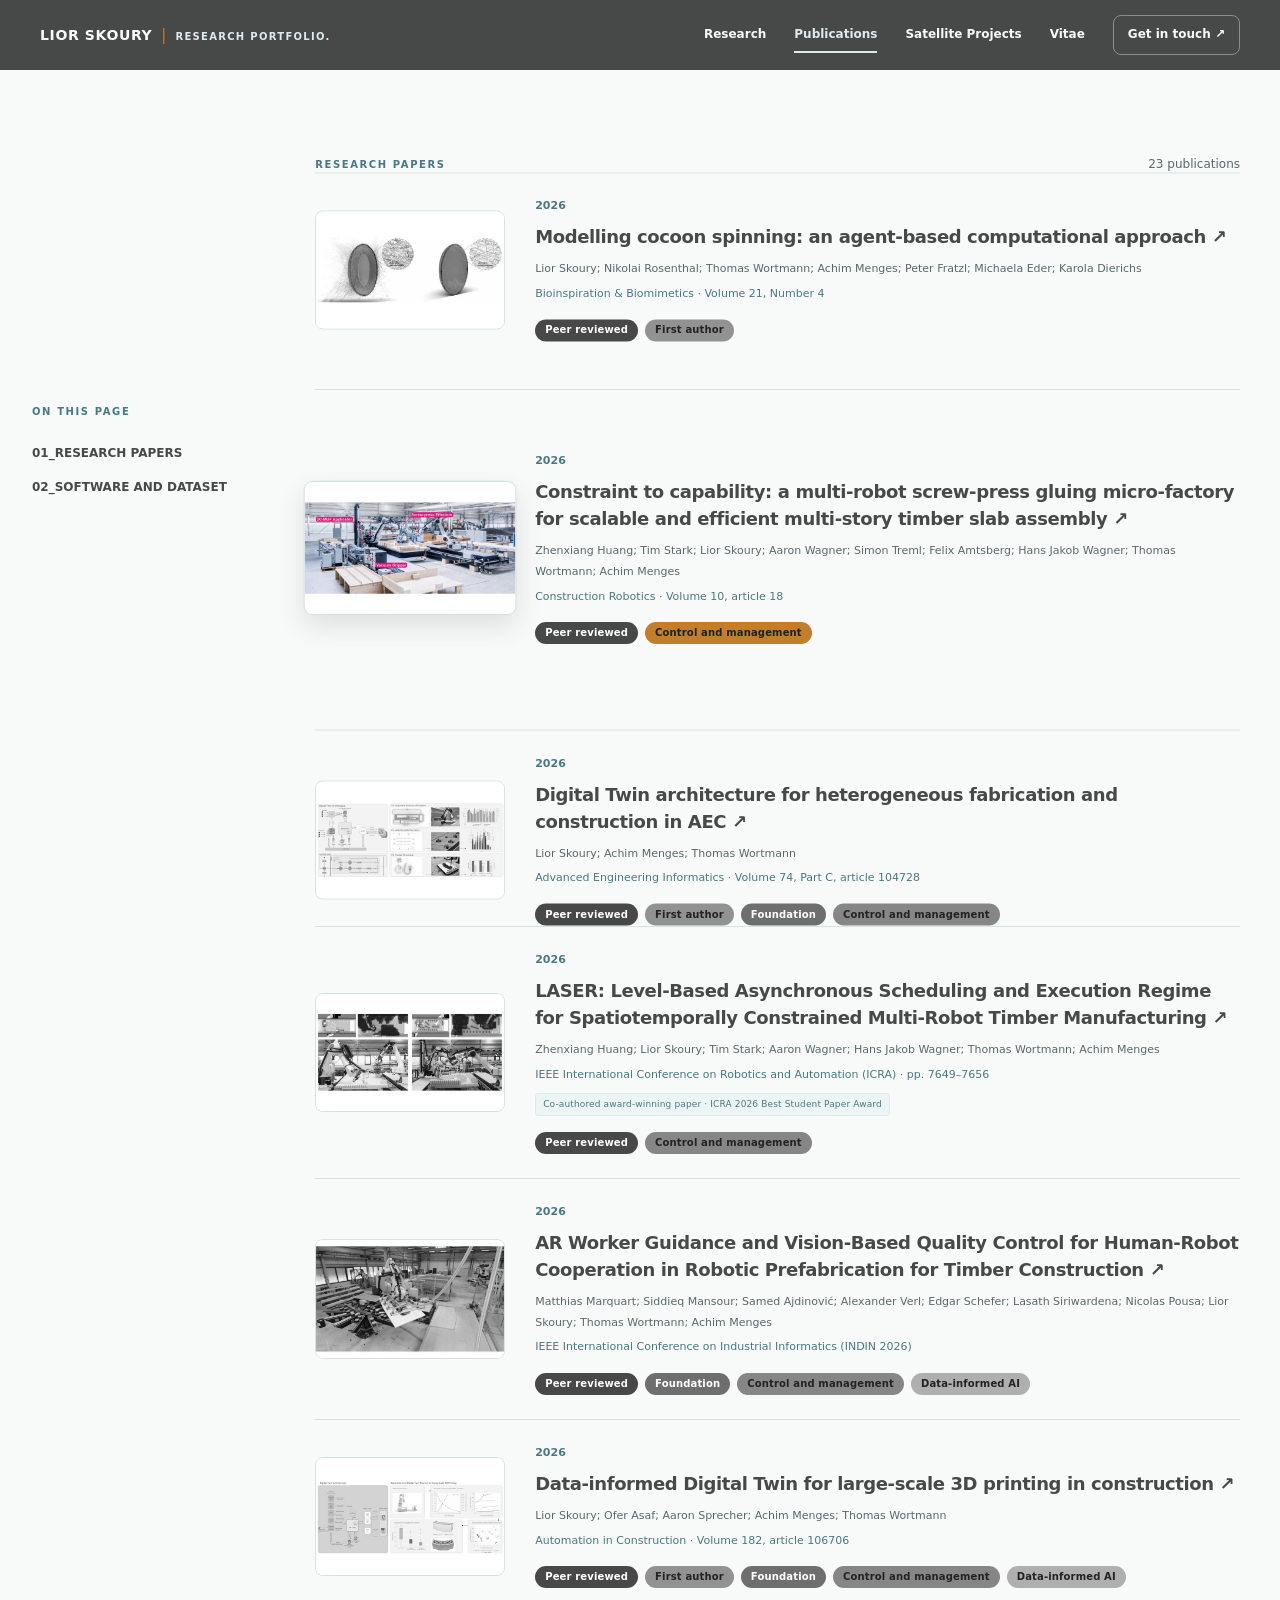
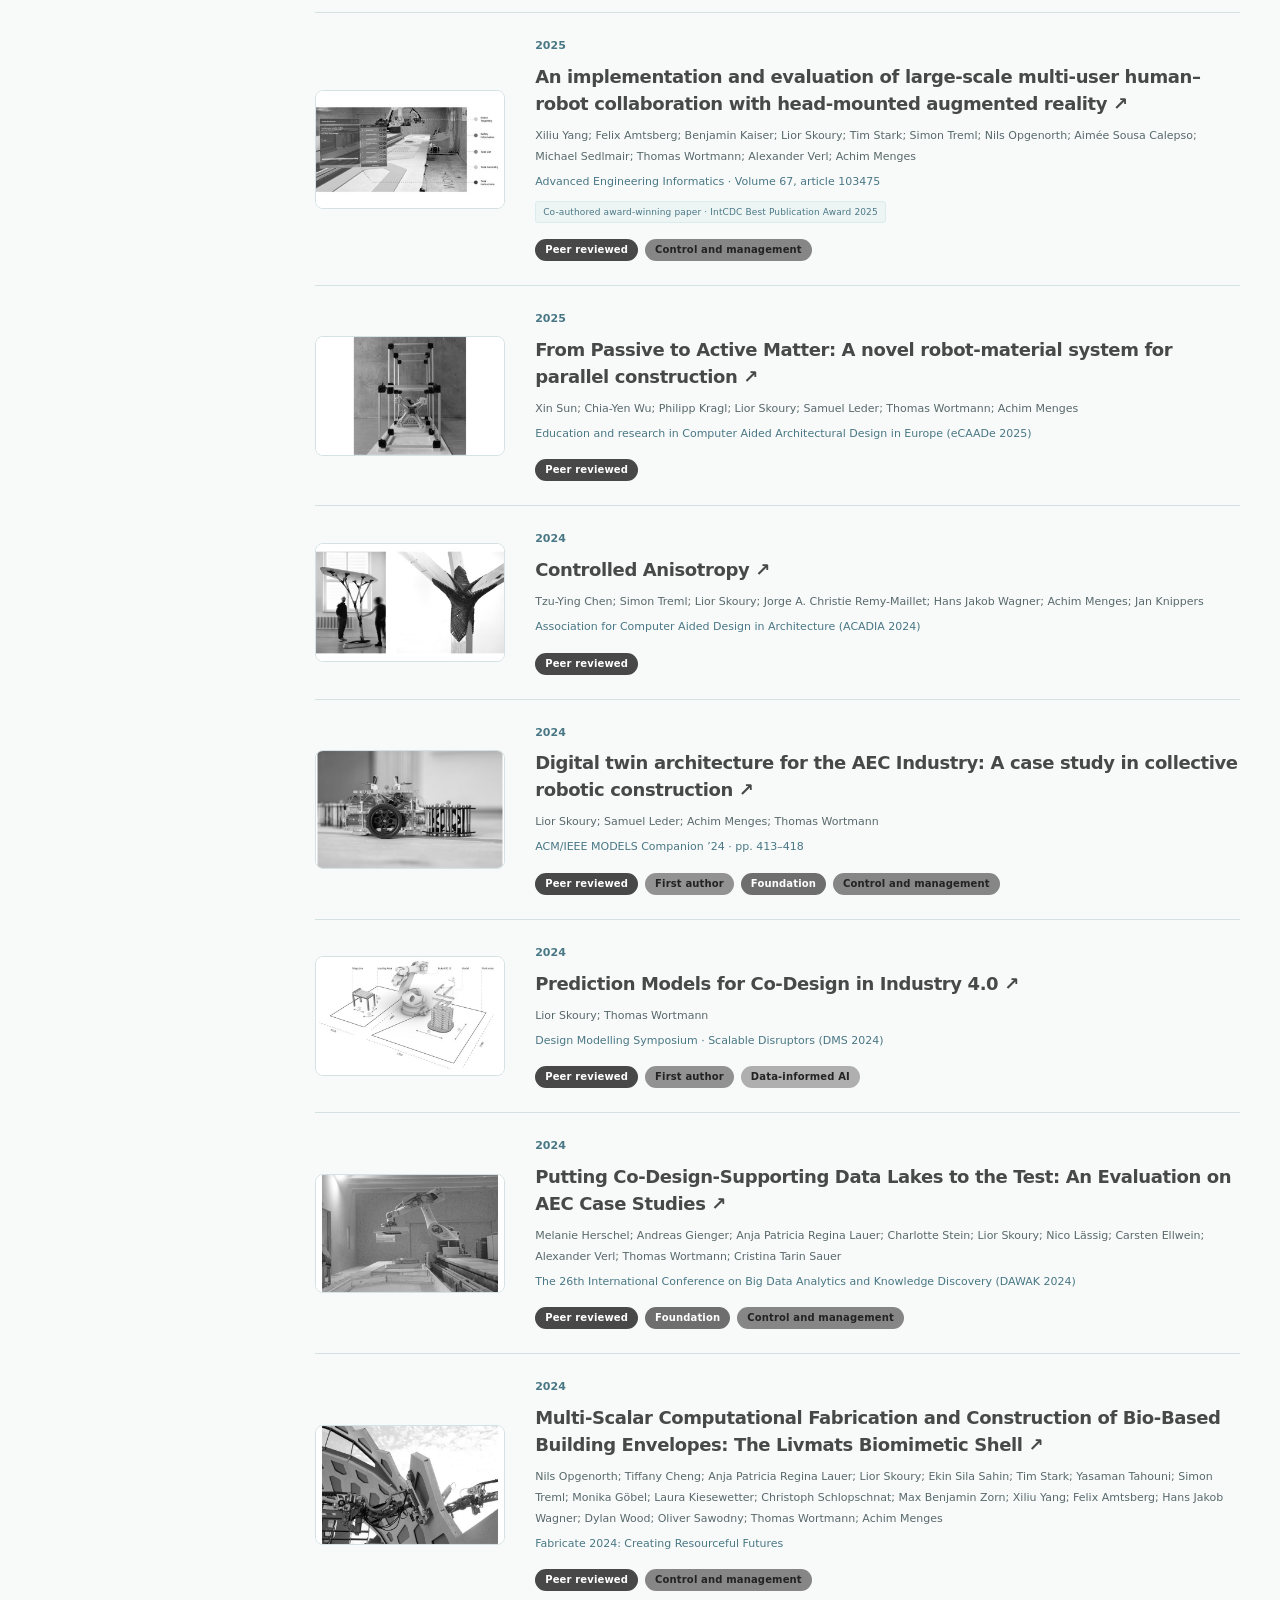
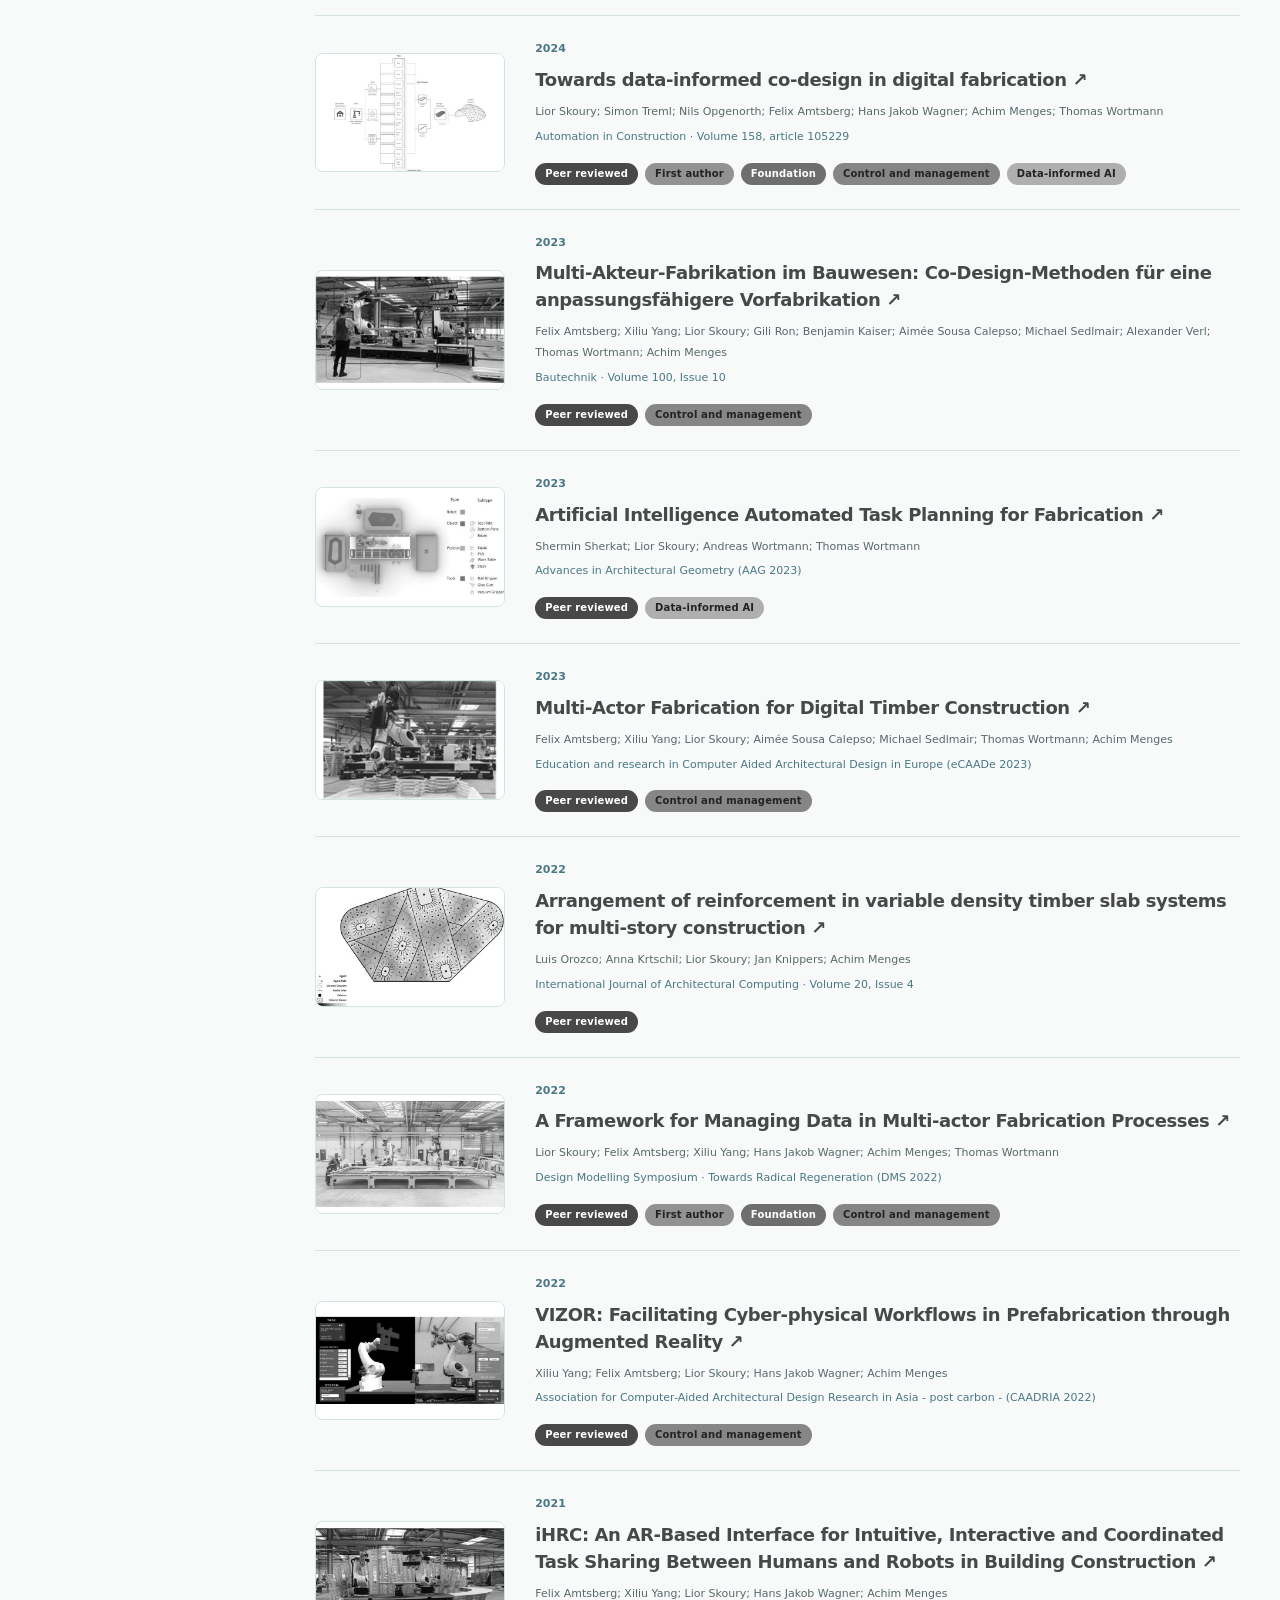
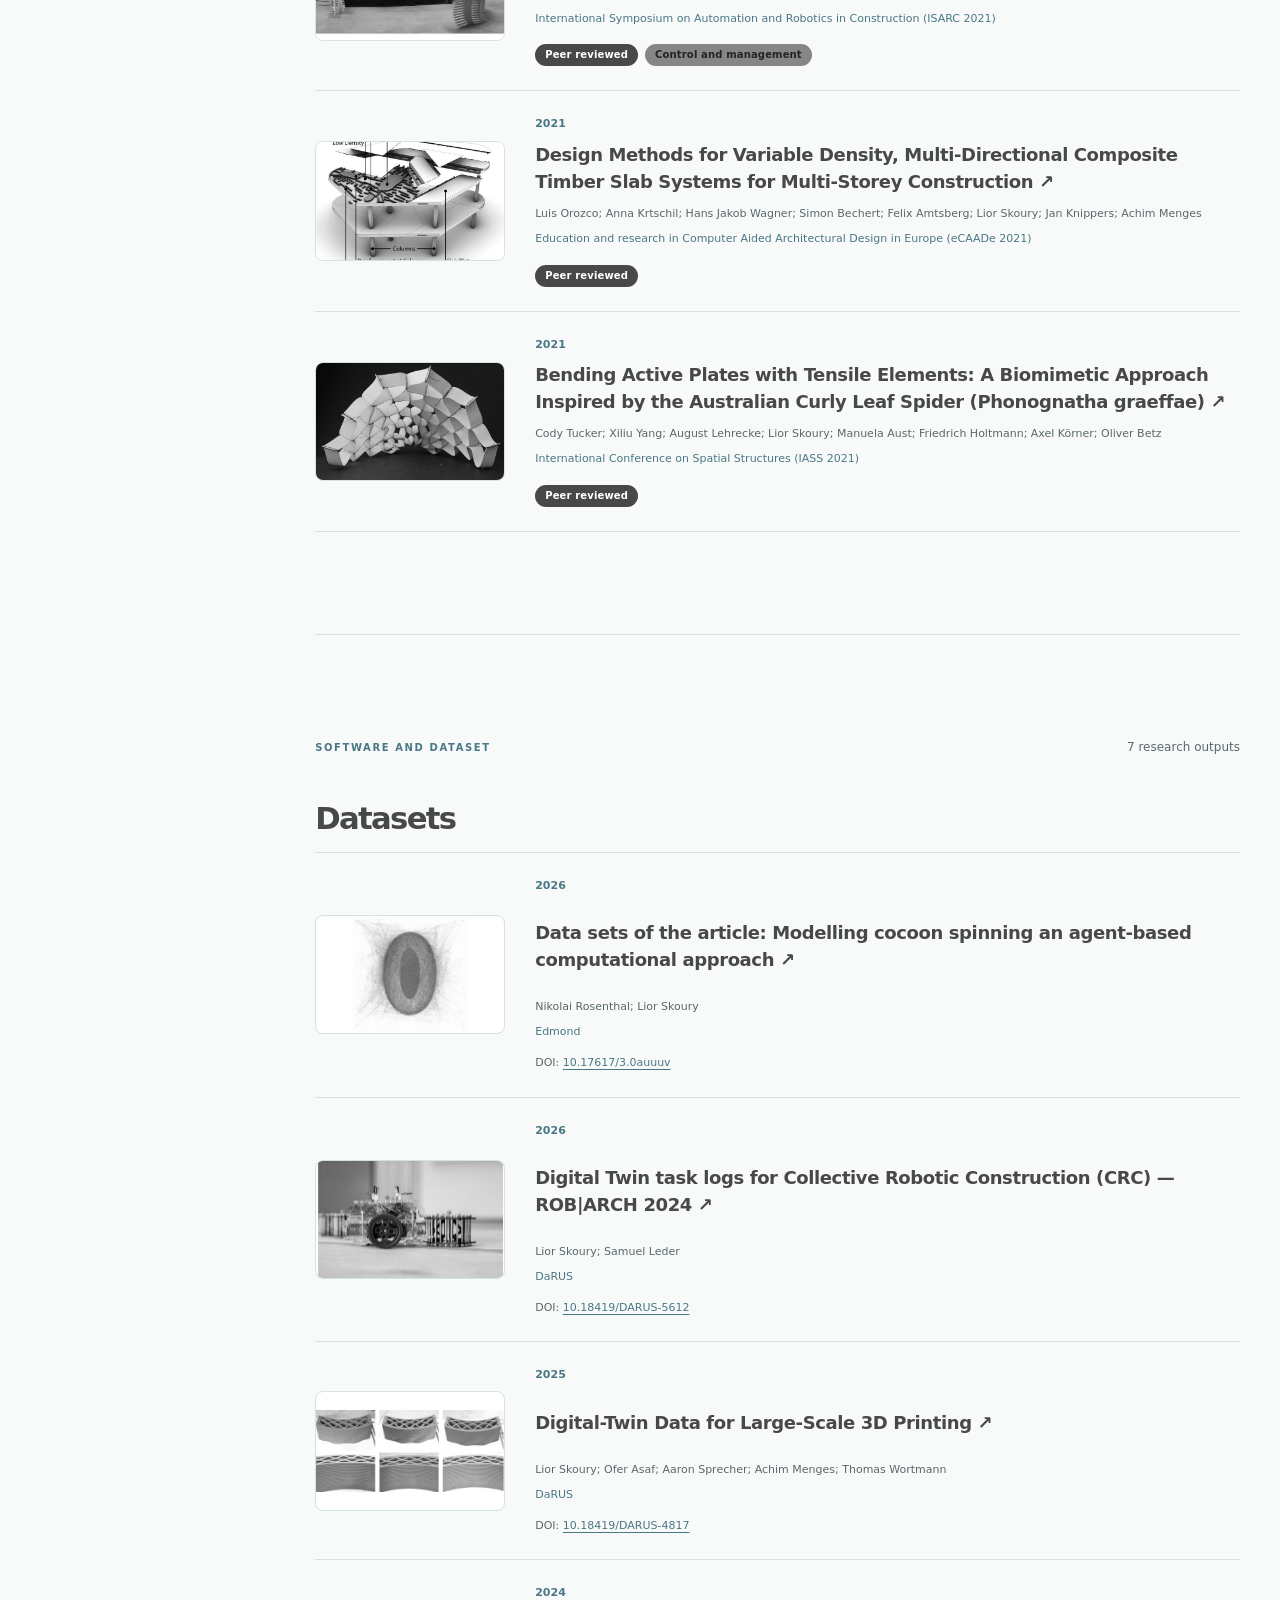
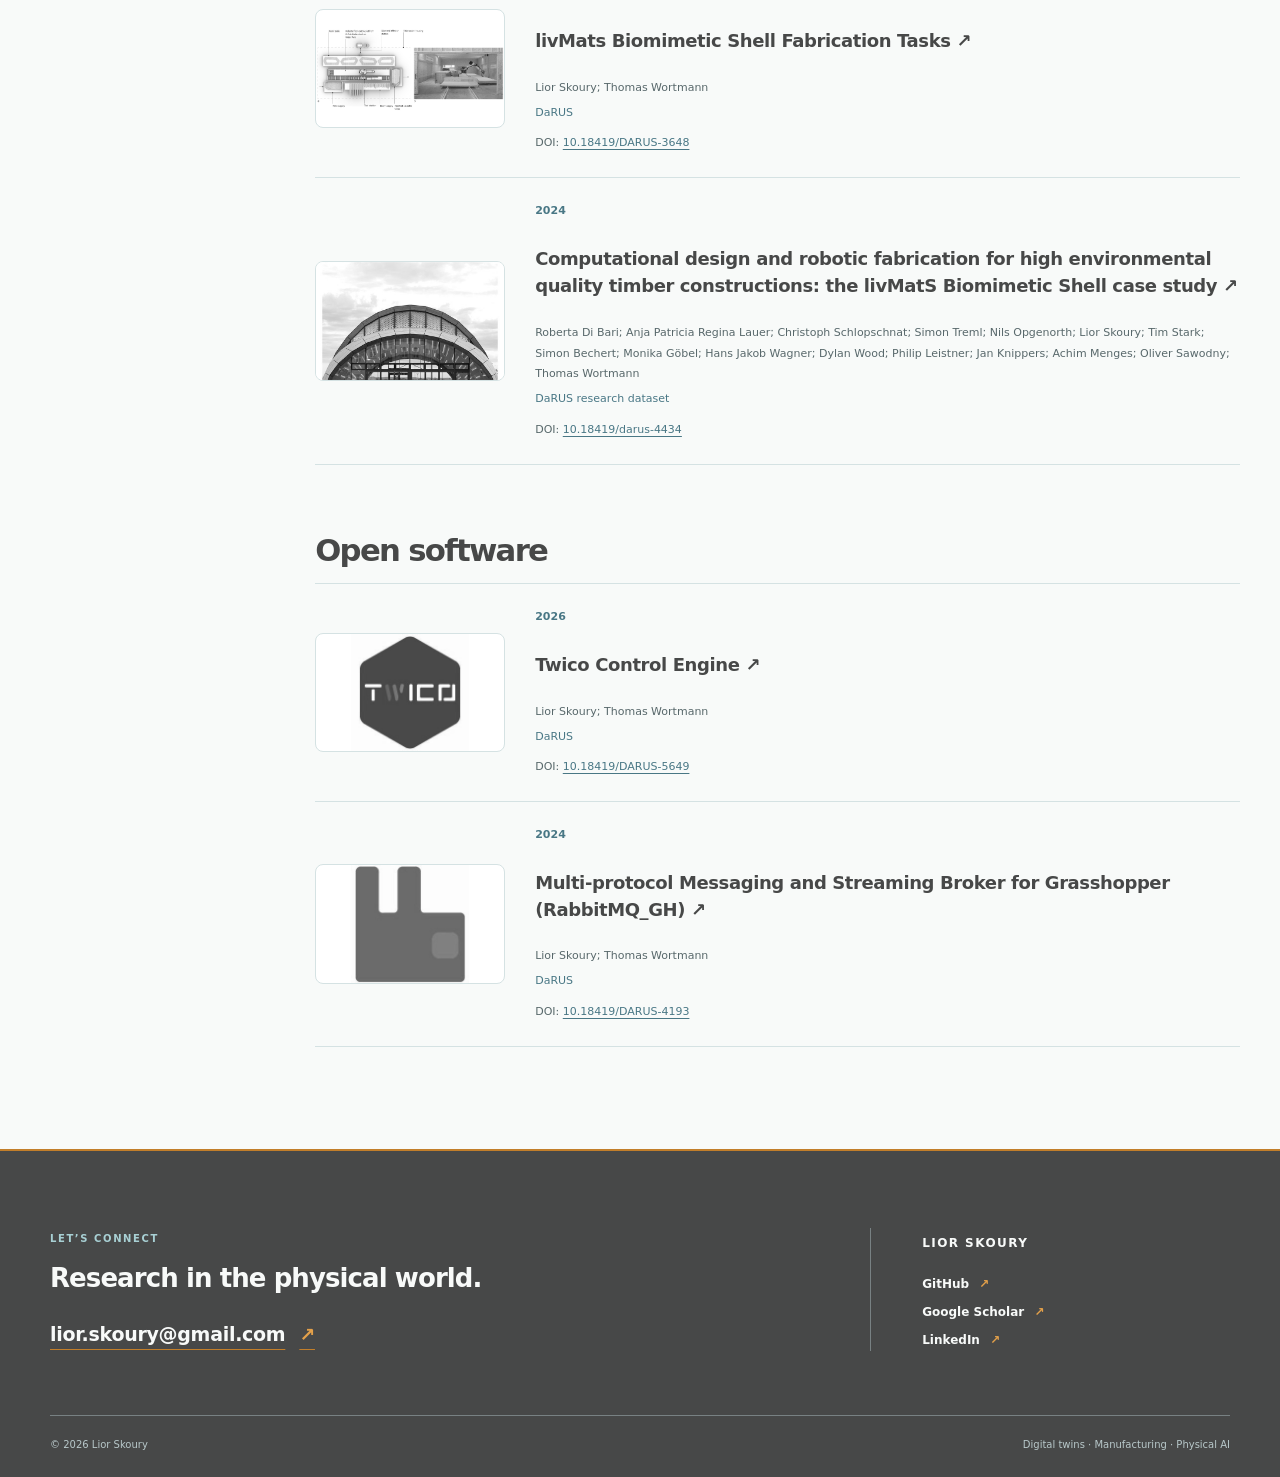
==== commit 989f428d: "Publish site from private source 7d1e7597aee6f2a5ae2b04fdbaaab390b07373f3" ====
--- a/publications/index.html
+++ b/publications/index.html
@@ -1,4 +1,4 @@
-<!doctype html><html lang="en"><head><meta charset="utf-8"><meta name="viewport" content="width=device-width,initial-scale=1"><title>Publications · Lior Skoury</title><meta name="description" content="Research in Digital Twin systems, manufacturing coordination, and data-driven modelling of physical processes."><meta name="robots" content="index,follow"><meta name="color-scheme" content="light"><meta name="theme-color" content="#f8faf9"><meta http-equiv="Content-Security-Policy" content="default-src 'self'; script-src 'self' https://cloud.umami.is; style-src 'self'; img-src 'self' data:; frame-src https://www.youtube-nocookie.com https://player.vimeo.com; media-src 'self' https:; connect-src 'self' https://gateway.umami.is; object-src 'none'; base-uri 'self'; form-action 'none'"><link rel="canonical" href="https://liorskoury-git.github.io/publications/"><meta property="og:title" content="Publications · Lior Skoury"><meta property="og:description" content="Research in Digital Twin systems, manufacturing coordination, and data-driven modelling of physical processes."><meta property="og:type" content="website"><meta property="og:url" content="https://liorskoury-git.github.io/publications/"><meta property="og:image" content="https://liorskoury-git.github.io/assets/share_image.png?v=d465113c7545"><meta property="og:image:type" content="image/png"><meta property="og:image:width" content="1200"><meta property="og:image:height" content="627"><meta property="og:image:alt" content="Lior Skoury portfolio mark"><meta name="twitter:card" content="summary_large_image"><meta name="twitter:image" content="https://liorskoury-git.github.io/assets/share_image.png?v=d465113c7545"><link rel="icon" type="image/svg+xml" href="/assets/favicon.svg?v=650854b74d60"><script src="/assets/loader.js?v=dba7fbd43086"></script><script defer src="https://cloud.umami.is/script.js" data-website-id="52de3d24-4a3d-4118-b2b0-4085006f8740" data-domains="liorskoury-git.github.io" data-do-not-track="true"></script><script defer src="/assets/analytics-events.js?v=ce30b088c900"></script><link rel="stylesheet" href="/assets/loader.css?v=68f86a6a60f5"><link rel="stylesheet" href="/assets/styles.css?v=44f8c890c635"><link rel="stylesheet" href="/assets/editorial.css?v=63da43abfd9c"><link rel="stylesheet" href="/assets/thread-svg.css?v=e17646e899cc"><link rel="stylesheet" href="/assets/system-svg.css?v=73e3468af432"><link rel="stylesheet" href="/assets/actor-svg.css?v=8cb5feb9dd63"><link rel="stylesheet" href="/assets/service-svg.css?v=e2cc6b1955b9"><script type="module" src="/assets/app.js?v=343fe64090b5"></script></head><body><div class="page-loader" role="status" aria-live="polite"><div class="page-loader-inner"><span class="page-loader-track" aria-hidden="true"><i></i><i></i><i></i><i></i><i></i></span><span class="page-loader-label">Preparing research</span></div></div>
+<!doctype html><html lang="en"><head><meta charset="utf-8"><meta name="viewport" content="width=device-width,initial-scale=1"><title>Publications · Lior Skoury</title><meta name="description" content="Research in Digital Twin systems, manufacturing coordination, and data-driven modelling of physical processes."><meta name="robots" content="index,follow"><meta name="color-scheme" content="light"><meta name="theme-color" content="#f8faf9"><meta http-equiv="Content-Security-Policy" content="default-src 'self'; script-src 'self' https://cloud.umami.is; style-src 'self'; img-src 'self' data:; frame-src https://www.youtube-nocookie.com https://player.vimeo.com; media-src 'self' https:; connect-src 'self' https://gateway.umami.is; object-src 'none'; base-uri 'self'; form-action 'none'"><link rel="canonical" href="https://liorskoury-git.github.io/publications/"><meta property="og:title" content="Publications · Lior Skoury"><meta property="og:description" content="Research in Digital Twin systems, manufacturing coordination, and data-driven modelling of physical processes."><meta property="og:type" content="website"><meta property="og:url" content="https://liorskoury-git.github.io/publications/"><meta property="og:image" content="https://liorskoury-git.github.io/assets/share_image.png?v=d465113c7545"><meta property="og:image:type" content="image/png"><meta property="og:image:width" content="1200"><meta property="og:image:height" content="627"><meta property="og:image:alt" content="Lior Skoury portfolio mark"><meta name="twitter:card" content="summary_large_image"><meta name="twitter:image" content="https://liorskoury-git.github.io/assets/share_image.png?v=d465113c7545"><link rel="icon" type="image/svg+xml" href="/assets/favicon.svg?v=650854b74d60"><script src="/assets/loader.js?v=c5fcad39c5e4"></script><script defer src="https://cloud.umami.is/script.js" data-website-id="52de3d24-4a3d-4118-b2b0-4085006f8740" data-domains="liorskoury-git.github.io" data-do-not-track="true"></script><script defer src="/assets/analytics-events.js?v=ce30b088c900"></script><link rel="stylesheet" href="/assets/loader.css?v=68f86a6a60f5"><link rel="stylesheet" href="/assets/styles.css?v=44f8c890c635"><link rel="stylesheet" href="/assets/editorial.css?v=63da43abfd9c"><link rel="stylesheet" href="/assets/thread-svg.css?v=e17646e899cc"><link rel="stylesheet" href="/assets/system-svg.css?v=73e3468af432"><link rel="stylesheet" href="/assets/actor-svg.css?v=8cb5feb9dd63"><link rel="stylesheet" href="/assets/service-svg.css?v=e2cc6b1955b9"><script type="module" src="/assets/app.js?v=7f66cacabcc6"></script></head><body><div class="page-loader" role="status" aria-live="polite"><div class="page-loader-inner"><span class="page-loader-track" aria-hidden="true"><i></i><i></i><i></i><i></i><i></i></span><span class="page-loader-label">Preparing research</span></div></div>
   <a class="skip-link" href="#main">Skip to content</a><header class="site-header has-submenu is-expanded"><div class="header-bar"><div class="header-inner"><a class="brand" href="/" aria-label="Lior Skoury home"><span class="brand-name">Lior Skoury</span><span class="brand-divider" aria-hidden="true">|</span><span class="brand-descriptor">RESEARCH PORTFOLIO.</span></a><button class="home-submenu-toggle" type="button" aria-expanded="true" aria-controls="home-submenu" aria-label="Toggle page sections"></button><button class="menu-toggle" type="button" aria-expanded="false" aria-controls="main-nav">Menu <span aria-hidden="true">☰</span></button><nav id="main-nav" aria-label="Main navigation"><a href="/">Research</a><a href="/publications/" aria-current="page">Publications</a><a href="/satellite-projects/">Satellite Projects</a><a href="/assets/Vitae/Lior_Skoury_CV.docx" download="Lior_Skoury_CV.docx">Vitae</a><a class="nav-contact" href="/#contact">Get in touch <span aria-hidden="true">↗</span></a></nav></div></div><div class="subnav-region"><div class="home-submenu-shell side-submenu-shell"><nav id="home-submenu" class="home-submenu" aria-label="Publication sections"><a href="#papers">01_RESEARCH PAPERS</a><a href="#software-dataset">02_SOFTWARE AND DATASET</a></nav></div></div></header>
   <main id="main"><section id="papers" class="container section collection-header publication-page"><div class="publication-heading"><h1 class="eyebrow">Research papers</h1><span>23 publications</span></div><div class="publication-list publication-list--with-images"><article class="publication publication--visual"><a class="pub-image" href="https://doi.org/10.1088/1748-3190/ae91bf" target="_blank" rel="noopener noreferrer" aria-label="Open Modelling cocoon spinning: an agent-based computational approach"><img src="/assets/images/Publications/cards/cocoon.jpg" alt="Image for Modelling cocoon spinning: an agent-based computational approach" width="640" height="400" loading="lazy" decoding="async"></a><div class="pub-copy"><div class="pub-year">2026</div><h3><a class="pub-link" href="https://doi.org/10.1088/1748-3190/ae91bf" target="_blank" rel="noopener noreferrer">Modelling cocoon spinning: an agent-based computational approach <span aria-hidden="true">↗</span></a></h3><p class="authors">Lior Skoury; Nikolai Rosenthal; Thomas Wortmann; Achim Menges; Peter Fratzl; Michaela Eder; Karola Dierichs</p><p class="venue">Bioinspiration &amp; Biomimetics · Volume 21, Number 4</p><div class="publication-tags"><span class="publication-tag publication-tag--reviewed">Peer reviewed</span><span class="publication-tag publication-tag--first">First author</span></div></div></article><article class="publication publication--visual"><a class="pub-image" href="https://doi.org/10.1007/s41693-026-00190-4" target="_blank" rel="noopener noreferrer" aria-label="Open Constraint to capability: a multi-robot screw-press gluing micro-factory for scalable and efficient multi-story timber slab assembly"><img src="/assets/images/Publications/cards/microfactory.jpg" alt="Image for Constraint to capability: a multi-robot screw-press gluing micro-factory for scalable and efficient multi-story timber slab assembly" width="640" height="400" loading="lazy" decoding="async"></a><div class="pub-copy"><div class="pub-year">2026</div><h3><a class="pub-link" href="https://doi.org/10.1007/s41693-026-00190-4" target="_blank" rel="noopener noreferrer">Constraint to capability: a multi-robot screw-press gluing micro-factory for scalable and efficient multi-story timber slab assembly <span aria-hidden="true">↗</span></a></h3><p class="authors">Zhenxiang Huang; Tim Stark; Lior Skoury; Aaron Wagner; Simon Treml; Felix Amtsberg; Hans Jakob Wagner; Thomas Wortmann; Achim Menges</p><p class="venue">Construction Robotics · Volume 10, article 18</p><div class="publication-tags"><span class="publication-tag publication-tag--reviewed">Peer reviewed</span><span class="publication-tag publication-tag--control">Control and management</span></div></div></article><article class="publication publication--visual"><a class="pub-image" href="https://doi.org/10.1016/j.aei.2026.104728" target="_blank" rel="noopener noreferrer" aria-label="Open Digital Twin architecture for heterogeneous fabrication and construction in AEC"><img src="/assets/images/Publications/cards/architecture.jpg" alt="Image for Digital Twin architecture for heterogeneous fabrication and construction in AEC" width="640" height="400" loading="lazy" decoding="async"></a><div class="pub-copy"><div class="pub-year">2026</div><h3><a class="pub-link" href="https://doi.org/10.1016/j.aei.2026.104728" target="_blank" rel="noopener noreferrer">Digital Twin architecture for heterogeneous fabrication and construction in AEC <span aria-hidden="true">↗</span></a></h3><p class="authors">Lior Skoury; Achim Menges; Thomas Wortmann</p><p class="venue">Advanced Engineering Informatics · Volume 74, Part C, article 104728</p><div class="publication-tags"><span class="publication-tag publication-tag--reviewed">Peer reviewed</span><span class="publication-tag publication-tag--first">First author</span><span class="publication-tag publication-tag--foundation">Foundation</span><span class="publication-tag publication-tag--control">Control and management</span></div></div></article><article class="publication publication--visual"><a class="pub-image" href="https://doi.org/10.1109/ICRA57385.2026.11696913" target="_blank" rel="noopener noreferrer" aria-label="Open LASER: Level-Based Asynchronous Scheduling and Execution Regime for Spatiotemporally Constrained Multi-Robot Timber Manufacturing"><img src="/assets/images/Publications/cards/laser.jpg" alt="Image for LASER: Level-Based Asynchronous Scheduling and Execution Regime for Spatiotemporally Constrained Multi-Robot Timber Manufacturing" width="640" height="400" loading="lazy" decoding="async"></a><div class="pub-copy"><div class="pub-year">2026</div><h3><a class="pub-link" href="https://doi.org/10.1109/ICRA57385.2026.11696913" target="_blank" rel="noopener noreferrer">LASER: Level-Based Asynchronous Scheduling and Execution Regime for Spatiotemporally Constrained Multi-Robot Timber Manufacturing <span aria-hidden="true">↗</span></a></h3><p class="authors">Zhenxiang Huang; Lior Skoury; Tim Stark; Aaron Wagner; Hans Jakob Wagner; Thomas Wortmann; Achim Menges</p><p class="venue">IEEE International Conference on Robotics and Automation (ICRA) · pp. 7649–7656</p><span class="badge award">Co-authored award-winning paper · ICRA 2026 Best Student Paper Award</span><div class="publication-tags"><span class="publication-tag publication-tag--reviewed">Peer reviewed</span><span class="publication-tag publication-tag--control">Control and management</span></div></div></article><article class="publication publication--visual"><a class="pub-image" href="https://indin2026.ieee-ies.org/program/index.html" target="_blank" rel="noopener noreferrer" aria-label="Open AR Worker Guidance and Vision-Based Quality Control for Human-Robot Cooperation in Robotic Prefabrication for Timber Construction"><img src="/assets/images/Publications/cards/ar-worker-guidance.jpg" alt="Image for AR Worker Guidance and Vision-Based Quality Control for Human-Robot Cooperation in Robotic Prefabrication for Timber Construction" width="640" height="400" loading="lazy" decoding="async"></a><div class="pub-copy"><div class="pub-year">2026</div><h3><a class="pub-link" href="https://indin2026.ieee-ies.org/program/index.html" target="_blank" rel="noopener noreferrer">AR Worker Guidance and Vision-Based Quality Control for Human-Robot Cooperation in Robotic Prefabrication for Timber Construction <span aria-hidden="true">↗</span></a></h3><p class="authors">Matthias Marquart; Siddieq Mansour; Samed Ajdinović; Alexander Verl; Edgar Schefer; Lasath Siriwardena; Nicolas Pousa; Lior Skoury; Thomas Wortmann; Achim Menges</p><p class="venue">IEEE International Conference on Industrial Informatics (INDIN 2026)</p><div class="publication-tags"><span class="publication-tag publication-tag--reviewed">Peer reviewed</span><span class="publication-tag publication-tag--foundation">Foundation</span><span class="publication-tag publication-tag--control">Control and management</span><span class="publication-tag publication-tag--data-ai">Data-informed AI</span></div></div></article><article class="publication publication--visual"><a class="pub-image" href="https://doi.org/10.1016/j.autcon.2025.106706" target="_blank" rel="noopener noreferrer" aria-label="Open Data-informed Digital Twin for large-scale 3D printing in construction"><img src="/assets/images/Publications/cards/printing.jpg" alt="Image for Data-informed Digital Twin for large-scale 3D printing in construction" width="640" height="400" loading="lazy" decoding="async"></a><div class="pub-copy"><div class="pub-year">2026</div><h3><a class="pub-link" href="https://doi.org/10.1016/j.autcon.2025.106706" target="_blank" rel="noopener noreferrer">Data-informed Digital Twin for large-scale 3D printing in construction <span aria-hidden="true">↗</span></a></h3><p class="authors">Lior Skoury; Ofer Asaf; Aaron Sprecher; Achim Menges; Thomas Wortmann</p><p class="venue">Automation in Construction · Volume 182, article 106706</p><div class="publication-tags"><span class="publication-tag publication-tag--reviewed">Peer reviewed</span><span class="publication-tag publication-tag--first">First author</span><span class="publication-tag publication-tag--foundation">Foundation</span><span class="publication-tag publication-tag--control">Control and management</span><span class="publication-tag publication-tag--data-ai">Data-informed AI</span></div></div></article><article class="publication publication--visual"><a class="pub-image" href="https://doi.org/10.1016/j.aei.2025.103475" target="_blank" rel="noopener noreferrer" aria-label="Open An implementation and evaluation of large-scale multi-user human–robot collaboration with head-mounted augmented reality"><img src="/assets/images/Publications/cards/hrc.jpg" alt="Image for An implementation and evaluation of large-scale multi-user human–robot collaboration with head-mounted augmented reality" width="640" height="400" loading="lazy" decoding="async"></a><div class="pub-copy"><div class="pub-year">2025</div><h3><a class="pub-link" href="https://doi.org/10.1016/j.aei.2025.103475" target="_blank" rel="noopener noreferrer">An implementation and evaluation of large-scale multi-user human–robot collaboration with head-mounted augmented reality <span aria-hidden="true">↗</span></a></h3><p class="authors">Xiliu Yang; Felix Amtsberg; Benjamin Kaiser; Lior Skoury; Tim Stark; Simon Treml; Nils Opgenorth; Aimée Sousa Calepso; Michael Sedlmair; Thomas Wortmann; Alexander Verl; Achim Menges</p><p class="venue">Advanced Engineering Informatics · Volume 67, article 103475</p><span class="badge award">Co-authored award-winning paper · IntCDC Best Publication Award 2025</span><div class="publication-tags"><span class="publication-tag publication-tag--reviewed">Peer reviewed</span><span class="publication-tag publication-tag--control">Control and management</span></div></div></article><article class="publication publication--visual"><a class="pub-image" href="https://doi.org/10.52842/conf.ecaade.2025.2.127" target="_blank" rel="noopener noreferrer" aria-label="Open From Passive to Active Matter: A novel robot-material system for parallel construction"><img src="/assets/images/Publications/cards/active-matter.jpg" alt="Image for From Passive to Active Matter: A novel robot-material system for parallel construction" width="640" height="400" loading="lazy" decoding="async"></a><div class="pub-copy"><div class="pub-year">2025</div><h3><a class="pub-link" href="https://doi.org/10.52842/conf.ecaade.2025.2.127" target="_blank" rel="noopener noreferrer">From Passive to Active Matter: A novel robot-material system for parallel construction <span aria-hidden="true">↗</span></a></h3><p class="authors">Xin Sun; Chia-Yen Wu; Philipp Kragl; Lior Skoury; Samuel Leder; Thomas Wortmann; Achim Menges</p><p class="venue">Education and research in Computer Aided Architectural Design in Europe (eCAADe 2025)</p><div class="publication-tags"><span class="publication-tag publication-tag--reviewed">Peer reviewed</span></div></div></article><article class="publication publication--visual"><a class="pub-image" href="https://doi.org/10.52842/conf.acadia.2024.2.253" target="_blank" rel="noopener noreferrer" aria-label="Open Controlled Anisotropy"><img src="/assets/images/Publications/cards/anisotropy.jpg" alt="Image for Controlled Anisotropy" width="640" height="400" loading="lazy" decoding="async"></a><div class="pub-copy"><div class="pub-year">2024</div><h3><a class="pub-link" href="https://doi.org/10.52842/conf.acadia.2024.2.253" target="_blank" rel="noopener noreferrer">Controlled Anisotropy <span aria-hidden="true">↗</span></a></h3><p class="authors">Tzu-Ying Chen; Simon Treml; Lior Skoury; Jorge A. Christie Remy-Maillet; Hans Jakob Wagner; Achim Menges; Jan Knippers</p><p class="venue">Association for Computer Aided Design in Architecture (ACADIA 2024)</p><div class="publication-tags"><span class="publication-tag publication-tag--reviewed">Peer reviewed</span></div></div></article><article class="publication publication--visual"><a class="pub-image" href="https://doi.org/10.1145/3652620.3688255" target="_blank" rel="noopener noreferrer" aria-label="Open Digital twin architecture for the AEC Industry: A case study in collective robotic construction"><img src="/assets/images/Publications/cards/collective.jpg" alt="Image for Digital twin architecture for the AEC Industry: A case study in collective robotic construction" width="640" height="400" loading="lazy" decoding="async"></a><div class="pub-copy"><div class="pub-year">2024</div><h3><a class="pub-link" href="https://doi.org/10.1145/3652620.3688255" target="_blank" rel="noopener noreferrer">Digital twin architecture for the AEC Industry: A case study in collective robotic construction <span aria-hidden="true">↗</span></a></h3><p class="authors">Lior Skoury; Samuel Leder; Achim Menges; Thomas Wortmann</p><p class="venue">ACM/IEEE MODELS Companion ’24 · pp. 413–418</p><div class="publication-tags"><span class="publication-tag publication-tag--reviewed">Peer reviewed</span><span class="publication-tag publication-tag--first">First author</span><span class="publication-tag publication-tag--foundation">Foundation</span><span class="publication-tag publication-tag--control">Control and management</span></div></div></article><article class="publication publication--visual"><a class="pub-image" href="https://doi.org/10.1007/978-3-031-68275-9_41" target="_blank" rel="noopener noreferrer" aria-label="Open Prediction Models for Co-Design in Industry 4.0"><img src="/assets/images/Publications/cards/prediction.jpg" alt="Image for Prediction Models for Co-Design in Industry 4.0" width="640" height="400" loading="lazy" decoding="async"></a><div class="pub-copy"><div class="pub-year">2024</div><h3><a class="pub-link" href="https://doi.org/10.1007/978-3-031-68275-9_41" target="_blank" rel="noopener noreferrer">Prediction Models for Co-Design in Industry 4.0 <span aria-hidden="true">↗</span></a></h3><p class="authors">Lior Skoury; Thomas Wortmann</p><p class="venue">Design Modelling Symposium · Scalable Disruptors (DMS 2024)</p><div class="publication-tags"><span class="publication-tag publication-tag--reviewed">Peer reviewed</span><span class="publication-tag publication-tag--first">First author</span><span class="publication-tag publication-tag--data-ai">Data-informed AI</span></div></div></article><article class="publication publication--visual"><a class="pub-image" href="https://doi.org/10.1007/978-3-031-68323-7_21" target="_blank" rel="noopener noreferrer" aria-label="Open Putting Co-Design-Supporting Data Lakes to the Test: An Evaluation on AEC Case Studies"><img src="/assets/images/Publications/cards/data-lakes.jpg" alt="Image for Putting Co-Design-Supporting Data Lakes to the Test: An Evaluation on AEC Case Studies" width="640" height="400" loading="lazy" decoding="async"></a><div class="pub-copy"><div class="pub-year">2024</div><h3><a class="pub-link" href="https://doi.org/10.1007/978-3-031-68323-7_21" target="_blank" rel="noopener noreferrer">Putting Co-Design-Supporting Data Lakes to the Test: An Evaluation on AEC Case Studies <span aria-hidden="true">↗</span></a></h3><p class="authors">Melanie Herschel; Andreas Gienger; Anja Patricia Regina Lauer; Charlotte Stein; Lior Skoury; Nico Lässig; Carsten Ellwein; Alexander Verl; Thomas Wortmann; Cristina Tarin Sauer</p><p class="venue">The 26th International Conference on Big Data Analytics and Knowledge Discovery (DAWAK 2024)</p><div class="publication-tags"><span class="publication-tag publication-tag--reviewed">Peer reviewed</span><span class="publication-tag publication-tag--foundation">Foundation</span><span class="publication-tag publication-tag--control">Control and management</span></div></div></article><article class="publication publication--visual"><a class="pub-image" href="https://doi.org/10.2307/jj.11374766.7" target="_blank" rel="noopener noreferrer" aria-label="Open Multi-Scalar Computational Fabrication and Construction of Bio-Based Building Envelopes: The Livmats Biomimetic Shell"><img src="/assets/images/Publications/cards/shell-envelope.jpg" alt="Image for Multi-Scalar Computational Fabrication and Construction of Bio-Based Building Envelopes: The Livmats Biomimetic Shell" width="640" height="400" loading="lazy" decoding="async"></a><div class="pub-copy"><div class="pub-year">2024</div><h3><a class="pub-link" href="https://doi.org/10.2307/jj.11374766.7" target="_blank" rel="noopener noreferrer">Multi-Scalar Computational Fabrication and Construction of Bio-Based Building Envelopes: The Livmats Biomimetic Shell <span aria-hidden="true">↗</span></a></h3><p class="authors">Nils Opgenorth; Tiffany Cheng; Anja Patricia Regina Lauer; Lior Skoury; Ekin Sila Sahin; Tim Stark; Yasaman Tahouni; Simon Treml; Monika Göbel; Laura Kiesewetter; Christoph Schlopschnat; Max Benjamin Zorn; Xiliu Yang; Felix Amtsberg; Hans Jakob Wagner; Dylan Wood; Oliver Sawodny; Thomas Wortmann; Achim Menges</p><p class="venue">Fabricate 2024: Creating Resourceful Futures</p><div class="publication-tags"><span class="publication-tag publication-tag--reviewed">Peer reviewed</span><span class="publication-tag publication-tag--control">Control and management</span></div></div></article><article class="publication publication--visual"><a class="pub-image" href="https://doi.org/10.1016/j.autcon.2023.105229" target="_blank" rel="noopener noreferrer" aria-label="Open Towards data-informed co-design in digital fabrication"><img src="/assets/images/Publications/cards/codesign.jpg" alt="Image for Towards data-informed co-design in digital fabrication" width="640" height="400" loading="lazy" decoding="async"></a><div class="pub-copy"><div class="pub-year">2024</div><h3><a class="pub-link" href="https://doi.org/10.1016/j.autcon.2023.105229" target="_blank" rel="noopener noreferrer">Towards data-informed co-design in digital fabrication <span aria-hidden="true">↗</span></a></h3><p class="authors">Lior Skoury; Simon Treml; Nils Opgenorth; Felix Amtsberg; Hans Jakob Wagner; Achim Menges; Thomas Wortmann</p><p class="venue">Automation in Construction · Volume 158, article 105229</p><div class="publication-tags"><span class="publication-tag publication-tag--reviewed">Peer reviewed</span><span class="publication-tag publication-tag--first">First author</span><span class="publication-tag publication-tag--foundation">Foundation</span><span class="publication-tag publication-tag--control">Control and management</span><span class="publication-tag publication-tag--data-ai">Data-informed AI</span></div></div></article><article class="publication publication--visual"><a class="pub-image" href="https://doi.org/10.1002/bate.202300070" target="_blank" rel="noopener noreferrer" aria-label="Open Multi‐Akteur‐Fabrikation im Bauwesen: Co‐Design‐Methoden für eine anpassungsfähigere Vorfabrikation"><img src="/assets/images/Publications/cards/multi-akteur.jpg" alt="Image for Multi‐Akteur‐Fabrikation im Bauwesen: Co‐Design‐Methoden für eine anpassungsfähigere Vorfabrikation" width="640" height="400" loading="lazy" decoding="async"></a><div class="pub-copy"><div class="pub-year">2023</div><h3><a class="pub-link" href="https://doi.org/10.1002/bate.202300070" target="_blank" rel="noopener noreferrer">Multi‐Akteur‐Fabrikation im Bauwesen: Co‐Design‐Methoden für eine anpassungsfähigere Vorfabrikation <span aria-hidden="true">↗</span></a></h3><p class="authors">Felix Amtsberg; Xiliu Yang; Lior Skoury; Gili Ron; Benjamin Kaiser; Aimée Sousa Calepso; Michael Sedlmair; Alexander Verl; Thomas Wortmann; Achim Menges</p><p class="venue">Bautechnik · Volume 100, Issue 10</p><div class="publication-tags"><span class="publication-tag publication-tag--reviewed">Peer reviewed</span><span class="publication-tag publication-tag--control">Control and management</span></div></div></article><article class="publication publication--visual"><a class="pub-image" href="https://doi.org/10.1515/9783111162683-019" target="_blank" rel="noopener noreferrer" aria-label="Open Artificial Intelligence Automated Task Planning for Fabrication"><img src="/assets/images/Publications/cards/ai-task-planning.jpg" alt="Image for Artificial Intelligence Automated Task Planning for Fabrication" width="640" height="400" loading="lazy" decoding="async"></a><div class="pub-copy"><div class="pub-year">2023</div><h3><a class="pub-link" href="https://doi.org/10.1515/9783111162683-019" target="_blank" rel="noopener noreferrer">Artificial Intelligence Automated Task Planning for Fabrication <span aria-hidden="true">↗</span></a></h3><p class="authors">Shermin Sherkat; Lior Skoury; Andreas Wortmann; Thomas Wortmann</p><p class="venue">Advances in Architectural Geometry (AAG 2023)</p><div class="publication-tags"><span class="publication-tag publication-tag--reviewed">Peer reviewed</span><span class="publication-tag publication-tag--data-ai">Data-informed AI</span></div></div></article><article class="publication publication--visual"><a class="pub-image" href="https://doi.org/10.52842/conf.ecaade.2023.1.417" target="_blank" rel="noopener noreferrer" aria-label="Open Multi-Actor Fabrication for Digital Timber Construction"><img src="/assets/images/Publications/cards/multi-actor.jpg" alt="Image for Multi-Actor Fabrication for Digital Timber Construction" width="640" height="400" loading="lazy" decoding="async"></a><div class="pub-copy"><div class="pub-year">2023</div><h3><a class="pub-link" href="https://doi.org/10.52842/conf.ecaade.2023.1.417" target="_blank" rel="noopener noreferrer">Multi-Actor Fabrication for Digital Timber Construction <span aria-hidden="true">↗</span></a></h3><p class="authors">Felix Amtsberg; Xiliu Yang; Lior Skoury; Aimée Sousa Calepso; Michael Sedlmair; Thomas Wortmann; Achim Menges</p><p class="venue">Education and research in Computer Aided Architectural Design in Europe (eCAADe 2023)</p><div class="publication-tags"><span class="publication-tag publication-tag--reviewed">Peer reviewed</span><span class="publication-tag publication-tag--control">Control and management</span></div></div></article><article class="publication publication--visual"><a class="pub-image" href="https://doi.org/10.1177/14780771221135003" target="_blank" rel="noopener noreferrer" aria-label="Open Arrangement of reinforcement in variable density timber slab systems for multi-story construction"><img src="/assets/images/Publications/cards/reinforcement.jpg" alt="Image for Arrangement of reinforcement in variable density timber slab systems for multi-story construction" width="640" height="400" loading="lazy" decoding="async"></a><div class="pub-copy"><div class="pub-year">2022</div><h3><a class="pub-link" href="https://doi.org/10.1177/14780771221135003" target="_blank" rel="noopener noreferrer">Arrangement of reinforcement in variable density timber slab systems for multi-story construction <span aria-hidden="true">↗</span></a></h3><p class="authors">Luis Orozco; Anna Krtschil; Lior Skoury; Jan Knippers; Achim Menges</p><p class="venue">International Journal of Architectural Computing · Volume 20, Issue 4</p><div class="publication-tags"><span class="publication-tag publication-tag--reviewed">Peer reviewed</span></div></div></article><article class="publication publication--visual"><a class="pub-image" href="https://doi.org/10.1007/978-3-031-13249-0_47" target="_blank" rel="noopener noreferrer" aria-label="Open A Framework for Managing Data in Multi-actor Fabrication Processes"><img src="/assets/images/Publications/cards/data-framework.jpg" alt="Image for A Framework for Managing Data in Multi-actor Fabrication Processes" width="640" height="400" loading="lazy" decoding="async"></a><div class="pub-copy"><div class="pub-year">2022</div><h3><a class="pub-link" href="https://doi.org/10.1007/978-3-031-13249-0_47" target="_blank" rel="noopener noreferrer">A Framework for Managing Data in Multi-actor Fabrication Processes <span aria-hidden="true">↗</span></a></h3><p class="authors">Lior Skoury; Felix Amtsberg; Xiliu Yang; Hans Jakob Wagner; Achim Menges; Thomas Wortmann</p><p class="venue">Design Modelling Symposium · Towards Radical Regeneration (DMS 2022)</p><div class="publication-tags"><span class="publication-tag publication-tag--reviewed">Peer reviewed</span><span class="publication-tag publication-tag--first">First author</span><span class="publication-tag publication-tag--foundation">Foundation</span><span class="publication-tag publication-tag--control">Control and management</span></div></div></article><article class="publication publication--visual"><a class="pub-image" href="https://doi.org/10.52842/conf.caadria.2022.2.141" target="_blank" rel="noopener noreferrer" aria-label="Open VIZOR: Facilitating Cyber-physical Workflows in Prefabrication through Augmented Reality"><img src="/assets/images/Publications/cards/vizor.jpg" alt="Image for VIZOR: Facilitating Cyber-physical Workflows in Prefabrication through Augmented Reality" width="640" height="400" loading="lazy" decoding="async"></a><div class="pub-copy"><div class="pub-year">2022</div><h3><a class="pub-link" href="https://doi.org/10.52842/conf.caadria.2022.2.141" target="_blank" rel="noopener noreferrer">VIZOR: Facilitating Cyber-physical Workflows in Prefabrication through Augmented Reality <span aria-hidden="true">↗</span></a></h3><p class="authors">Xiliu Yang; Felix Amtsberg; Lior Skoury; Hans Jakob Wagner; Achim Menges</p><p class="venue">Association for Computer-Aided Architectural Design Research in Asia - post carbon - (CAADRIA 2022)</p><div class="publication-tags"><span class="publication-tag publication-tag--reviewed">Peer reviewed</span><span class="publication-tag publication-tag--control">Control and management</span></div></div></article><article class="publication publication--visual"><a class="pub-image" href="https://doi.org/10.22260/isarc2021/0006" target="_blank" rel="noopener noreferrer" aria-label="Open iHRC: An AR-Based Interface for Intuitive, Interactive and Coordinated Task Sharing Between Humans and Robots in Building Construction"><img src="/assets/images/Publications/cards/ihrc.jpg" alt="Image for iHRC: An AR-Based Interface for Intuitive, Interactive and Coordinated Task Sharing Between Humans and Robots in Building Construction" width="640" height="400" loading="lazy" decoding="async"></a><div class="pub-copy"><div class="pub-year">2021</div><h3><a class="pub-link" href="https://doi.org/10.22260/isarc2021/0006" target="_blank" rel="noopener noreferrer">iHRC: An AR-Based Interface for Intuitive, Interactive and Coordinated Task Sharing Between Humans and Robots in Building Construction <span aria-hidden="true">↗</span></a></h3><p class="authors">Felix Amtsberg; Xiliu Yang; Lior Skoury; Hans Jakob Wagner; Achim Menges</p><p class="venue">International Symposium on Automation and Robotics in Construction (ISARC 2021)</p><div class="publication-tags"><span class="publication-tag publication-tag--reviewed">Peer reviewed</span><span class="publication-tag publication-tag--control">Control and management</span></div></div></article><article class="publication publication--visual"><a class="pub-image" href="https://doi.org/10.52842/conf.ecaade.2021.1.303" target="_blank" rel="noopener noreferrer" aria-label="Open Design Methods for Variable Density, Multi-Directional Composite Timber Slab Systems for Multi-Storey Construction"><img src="/assets/images/Publications/cards/slab-design.jpg" alt="Image for Design Methods for Variable Density, Multi-Directional Composite Timber Slab Systems for Multi-Storey Construction" width="640" height="400" loading="lazy" decoding="async"></a><div class="pub-copy"><div class="pub-year">2021</div><h3><a class="pub-link" href="https://doi.org/10.52842/conf.ecaade.2021.1.303" target="_blank" rel="noopener noreferrer">Design Methods for Variable Density, Multi-Directional Composite Timber Slab Systems for Multi-Storey Construction <span aria-hidden="true">↗</span></a></h3><p class="authors">Luis Orozco; Anna Krtschil; Hans Jakob Wagner; Simon Bechert; Felix Amtsberg; Lior Skoury; Jan Knippers; Achim Menges</p><p class="venue">Education and research in Computer Aided Architectural Design in Europe (eCAADe 2021)</p><div class="publication-tags"><span class="publication-tag publication-tag--reviewed">Peer reviewed</span></div></div></article><article class="publication publication--visual"><a class="pub-image" href="https://www.researchgate.net/publication/352248604_Bending_Active_Plates_with_Tensile_Elements_A_Biomimetic_Approach_Inspired_by_the_Australian_Curly_Leaf_Spider_Phonognatha_graeffae" target="_blank" rel="noopener noreferrer" aria-label="Open Bending Active Plates with Tensile Elements: A Biomimetic Approach Inspired by the Australian Curly Leaf Spider (Phonognatha graeffae)"><img src="/assets/images/Publications/cards/bending-plates.jpg" alt="Image for Bending Active Plates with Tensile Elements: A Biomimetic Approach Inspired by the Australian Curly Leaf Spider (Phonognatha graeffae)" width="640" height="400" loading="lazy" decoding="async"></a><div class="pub-copy"><div class="pub-year">2021</div><h3><a class="pub-link" href="https://www.researchgate.net/publication/352248604_Bending_Active_Plates_with_Tensile_Elements_A_Biomimetic_Approach_Inspired_by_the_Australian_Curly_Leaf_Spider_Phonognatha_graeffae" target="_blank" rel="noopener noreferrer">Bending Active Plates with Tensile Elements: A Biomimetic Approach Inspired by the Australian Curly Leaf Spider (Phonognatha graeffae) <span aria-hidden="true">↗</span></a></h3><p class="authors">Cody Tucker; Xiliu Yang; August Lehrecke; Lior Skoury; Manuela Aust; Friedrich Holtmann; Axel Körner; Oliver Betz</p><p class="venue">International Conference on Spatial Structures (IASS 2021)</p><div class="publication-tags"><span class="publication-tag publication-tag--reviewed">Peer reviewed</span></div></div></article></div></section><section id="software-dataset" class="container section publication-software"><div class="publication-heading"><h2 class="eyebrow">Software and dataset</h2><span>7 research outputs</span></div><div class="research-output-group"><h3>Datasets</h3><div class="publication-list publication-list--with-images"><article class="publication publication--visual research-output"><a class="pub-image" href="https://doi.org/10.17617/3.0auuuv" target="_blank" rel="noopener noreferrer" aria-label="Open Data sets of the article: Modelling cocoon spinning an agent-based computational approach on Edmond"><img src="/assets/previews/images/Software_DataSets/Data%20sets%20of%20the%20article%20Modelling%20cocoon%20spinning%20an%20agent-based%20computational%20approach.jpg.jpg" alt="Image for Data sets of the article: Modelling cocoon spinning an agent-based computational approach" width="640" height="400" loading="lazy" decoding="async"></a><div class="pub-copy"><div class="pub-year">2026</div><h4><a class="pub-link" href="https://doi.org/10.17617/3.0auuuv" target="_blank" rel="noopener noreferrer">Data sets of the article: Modelling cocoon spinning an agent-based computational approach <span aria-hidden="true">↗</span></a></h4><p class="authors">Nikolai Rosenthal; Lior Skoury</p><p class="venue">Edmond</p><p class="output-doi">DOI: <a href="https://doi.org/10.17617/3.0auuuv" target="_blank" rel="noopener noreferrer">10.17617/3.0auuuv</a></p></div></article><article class="publication publication--visual research-output"><a class="pub-image" href="https://doi.org/10.18419/DARUS-5612" target="_blank" rel="noopener noreferrer" aria-label="Open Digital Twin task logs for Collective Robotic Construction (CRC) — ROB|ARCH 2024 on DaRUS"><img src="/assets/previews/images/Software_DataSets/Digital%20Twin%20task%20logs%20for%20Collective%20Robotic%20Construction%20(CRC)%20%E2%80%94%20ROBARCH%202024.png.jpg" alt="Image for Digital Twin task logs for Collective Robotic Construction (CRC) — ROB|ARCH 2024" width="640" height="400" loading="lazy" decoding="async"></a><div class="pub-copy"><div class="pub-year">2026</div><h4><a class="pub-link" href="https://doi.org/10.18419/DARUS-5612" target="_blank" rel="noopener noreferrer">Digital Twin task logs for Collective Robotic Construction (CRC) — ROB|ARCH 2024 <span aria-hidden="true">↗</span></a></h4><p class="authors">Lior Skoury; Samuel Leder</p><p class="venue">DaRUS</p><p class="output-doi">DOI: <a href="https://doi.org/10.18419/DARUS-5612" target="_blank" rel="noopener noreferrer">10.18419/DARUS-5612</a></p></div></article><article class="publication publication--visual research-output"><a class="pub-image" href="https://doi.org/10.18419/DARUS-4817" target="_blank" rel="noopener noreferrer" aria-label="Open Digital-Twin Data for Large-Scale 3D Printing on DaRUS"><img src="/assets/previews/images/Software_DataSets/Digital-Twin%20Data%20for%20Large-Scale%203D%20Printing.jpg.jpg" alt="Image for Digital-Twin Data for Large-Scale 3D Printing" width="640" height="400" loading="lazy" decoding="async"></a><div class="pub-copy"><div class="pub-year">2025</div><h4><a class="pub-link" href="https://doi.org/10.18419/DARUS-4817" target="_blank" rel="noopener noreferrer">Digital-Twin Data for Large-Scale 3D Printing <span aria-hidden="true">↗</span></a></h4><p class="authors">Lior Skoury; Ofer Asaf; Aaron Sprecher; Achim Menges; Thomas Wortmann</p><p class="venue">DaRUS</p><p class="output-doi">DOI: <a href="https://doi.org/10.18419/DARUS-4817" target="_blank" rel="noopener noreferrer">10.18419/DARUS-4817</a></p></div></article><article class="publication publication--visual research-output"><a class="pub-image" href="https://doi.org/10.18419/DARUS-3648" target="_blank" rel="noopener noreferrer" aria-label="Open livMats Biomimetic Shell Fabrication Tasks on DaRUS"><img src="/assets/images/Software_DataSets/livMats%20Biomimetic%20Shell%20Fabrication%20Tasks.jpg" alt="Image for livMats Biomimetic Shell Fabrication Tasks" width="640" height="400" loading="lazy" decoding="async"></a><div class="pub-copy"><div class="pub-year">2024</div><h4><a class="pub-link" href="https://doi.org/10.18419/DARUS-3648" target="_blank" rel="noopener noreferrer">livMats Biomimetic Shell Fabrication Tasks <span aria-hidden="true">↗</span></a></h4><p class="authors">Lior Skoury; Thomas Wortmann</p><p class="venue">DaRUS</p><p class="output-doi">DOI: <a href="https://doi.org/10.18419/DARUS-3648" target="_blank" rel="noopener noreferrer">10.18419/DARUS-3648</a></p></div></article><article class="publication publication--visual research-output"><a class="pub-image" href="https://doi.org/10.18419/darus-4434" target="_blank" rel="noopener noreferrer" aria-label="Open Computational design and robotic fabrication for high environmental quality timber constructions: the livMatS Biomimetic Shell case study on DaRUS research dataset"><img src="/assets/images/Publications/cards/shell-case-study.jpg" alt="Image for Computational design and robotic fabrication for high environmental quality timber constructions: the livMatS Biomimetic Shell case study" width="640" height="400" loading="lazy" decoding="async"></a><div class="pub-copy"><div class="pub-year">2024</div><h4><a class="pub-link" href="https://doi.org/10.18419/darus-4434" target="_blank" rel="noopener noreferrer">Computational design and robotic fabrication for high environmental quality timber constructions: the livMatS Biomimetic Shell case study <span aria-hidden="true">↗</span></a></h4><p class="authors">Roberta Di Bari; Anja Patricia Regina Lauer; Christoph Schlopschnat; Simon Treml; Nils Opgenorth; Lior Skoury; Tim Stark; Simon Bechert; Monika Göbel; Hans Jakob Wagner; Dylan Wood; Philip Leistner; Jan Knippers; Achim Menges; Oliver Sawodny; Thomas Wortmann</p><p class="venue">DaRUS research dataset</p><p class="output-doi">DOI: <a href="https://doi.org/10.18419/darus-4434" target="_blank" rel="noopener noreferrer">10.18419/darus-4434</a></p></div></article></div></div><div class="research-output-group"><h3>Open software</h3><div class="publication-list publication-list--with-images"><article class="publication publication--visual research-output"><a class="pub-image" href="https://doi.org/10.18419/DARUS-5649" target="_blank" rel="noopener noreferrer" aria-label="Open Twico Control Engine on DaRUS"><img src="/assets/previews/images/Software_DataSets/Twico%20Control%20Engine.jpg.jpg" alt="Image for Twico Control Engine" width="640" height="400" loading="lazy" decoding="async"></a><div class="pub-copy"><div class="pub-year">2026</div><h4><a class="pub-link" href="https://doi.org/10.18419/DARUS-5649" target="_blank" rel="noopener noreferrer">Twico Control Engine <span aria-hidden="true">↗</span></a></h4><p class="authors">Lior Skoury; Thomas Wortmann</p><p class="venue">DaRUS</p><p class="output-doi">DOI: <a href="https://doi.org/10.18419/DARUS-5649" target="_blank" rel="noopener noreferrer">10.18419/DARUS-5649</a></p></div></article><article class="publication publication--visual research-output"><a class="pub-image" href="https://doi.org/10.18419/DARUS-4193" target="_blank" rel="noopener noreferrer" aria-label="Open Multi-protocol Messaging and Streaming Broker for Grasshopper (RabbitMQ_GH) on DaRUS"><img src="/assets/previews/images/Software_DataSets/Multi-protocol%20Messaging%20and%20Streaming%20Broker%20for%20Grasshopper%20(RabbitMQ_GH).jpg.jpg" alt="Image for Multi-protocol Messaging and Streaming Broker for Grasshopper (RabbitMQ_GH)" width="640" height="400" loading="lazy" decoding="async"></a><div class="pub-copy"><div class="pub-year">2024</div><h4><a class="pub-link" href="https://doi.org/10.18419/DARUS-4193" target="_blank" rel="noopener noreferrer">Multi-protocol Messaging and Streaming Broker for Grasshopper (RabbitMQ_GH) <span aria-hidden="true">↗</span></a></h4><p class="authors">Lior Skoury; Thomas Wortmann</p><p class="venue">DaRUS</p><p class="output-doi">DOI: <a href="https://doi.org/10.18419/DARUS-4193" target="_blank" rel="noopener noreferrer">10.18419/DARUS-4193</a></p></div></article></div></div></section></main>
   <footer id="contact" class="site-footer"><div class="container footer-top"><div><span class="eyebrow">Let’s connect</span><h2>Research in the physical world.</h2><a class="email-link" href="mailto:lior.skoury@gmail.com">lior.skoury@gmail.com <span aria-hidden="true">↗</span></a></div><div class="footer-profile"><strong>Lior Skoury</strong><div class="social-links"><a class="text-link" href="https://github.com/LiorSkoury-git" target="_blank" rel="noopener noreferrer">GitHub <span aria-hidden="true">↗</span></a><a class="text-link" href="https://scholar.google.com/citations?user=lT3iHM4AAAAJ&amp;hl=en" target="_blank" rel="noopener noreferrer">Google Scholar <span aria-hidden="true">↗</span></a><a class="text-link" href="https://www.linkedin.com/in/lior-skoury/" target="_blank" rel="noopener noreferrer">LinkedIn <span aria-hidden="true">↗</span></a></div></div></div><div class="container footer-bottom"><span>© 2026 Lior Skoury</span><span>Digital twins · Manufacturing · Physical AI</span></div></footer>
